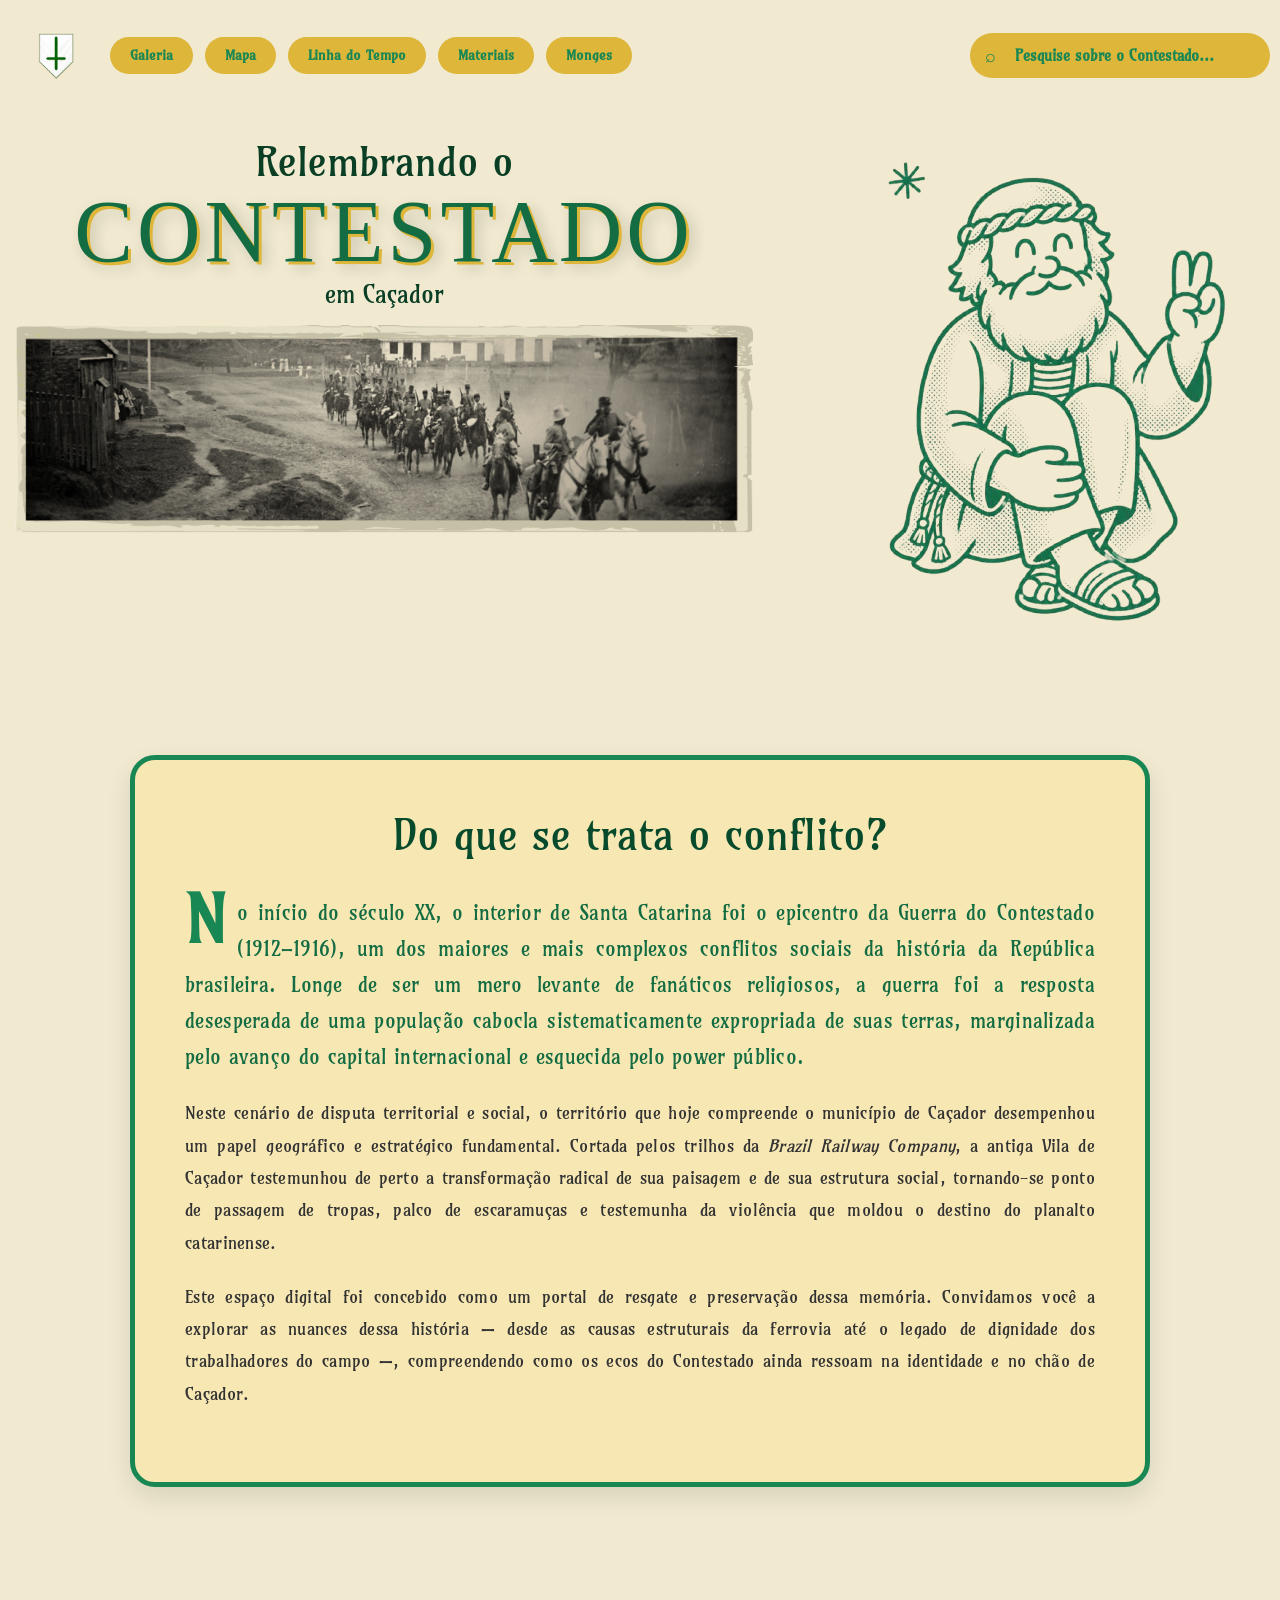
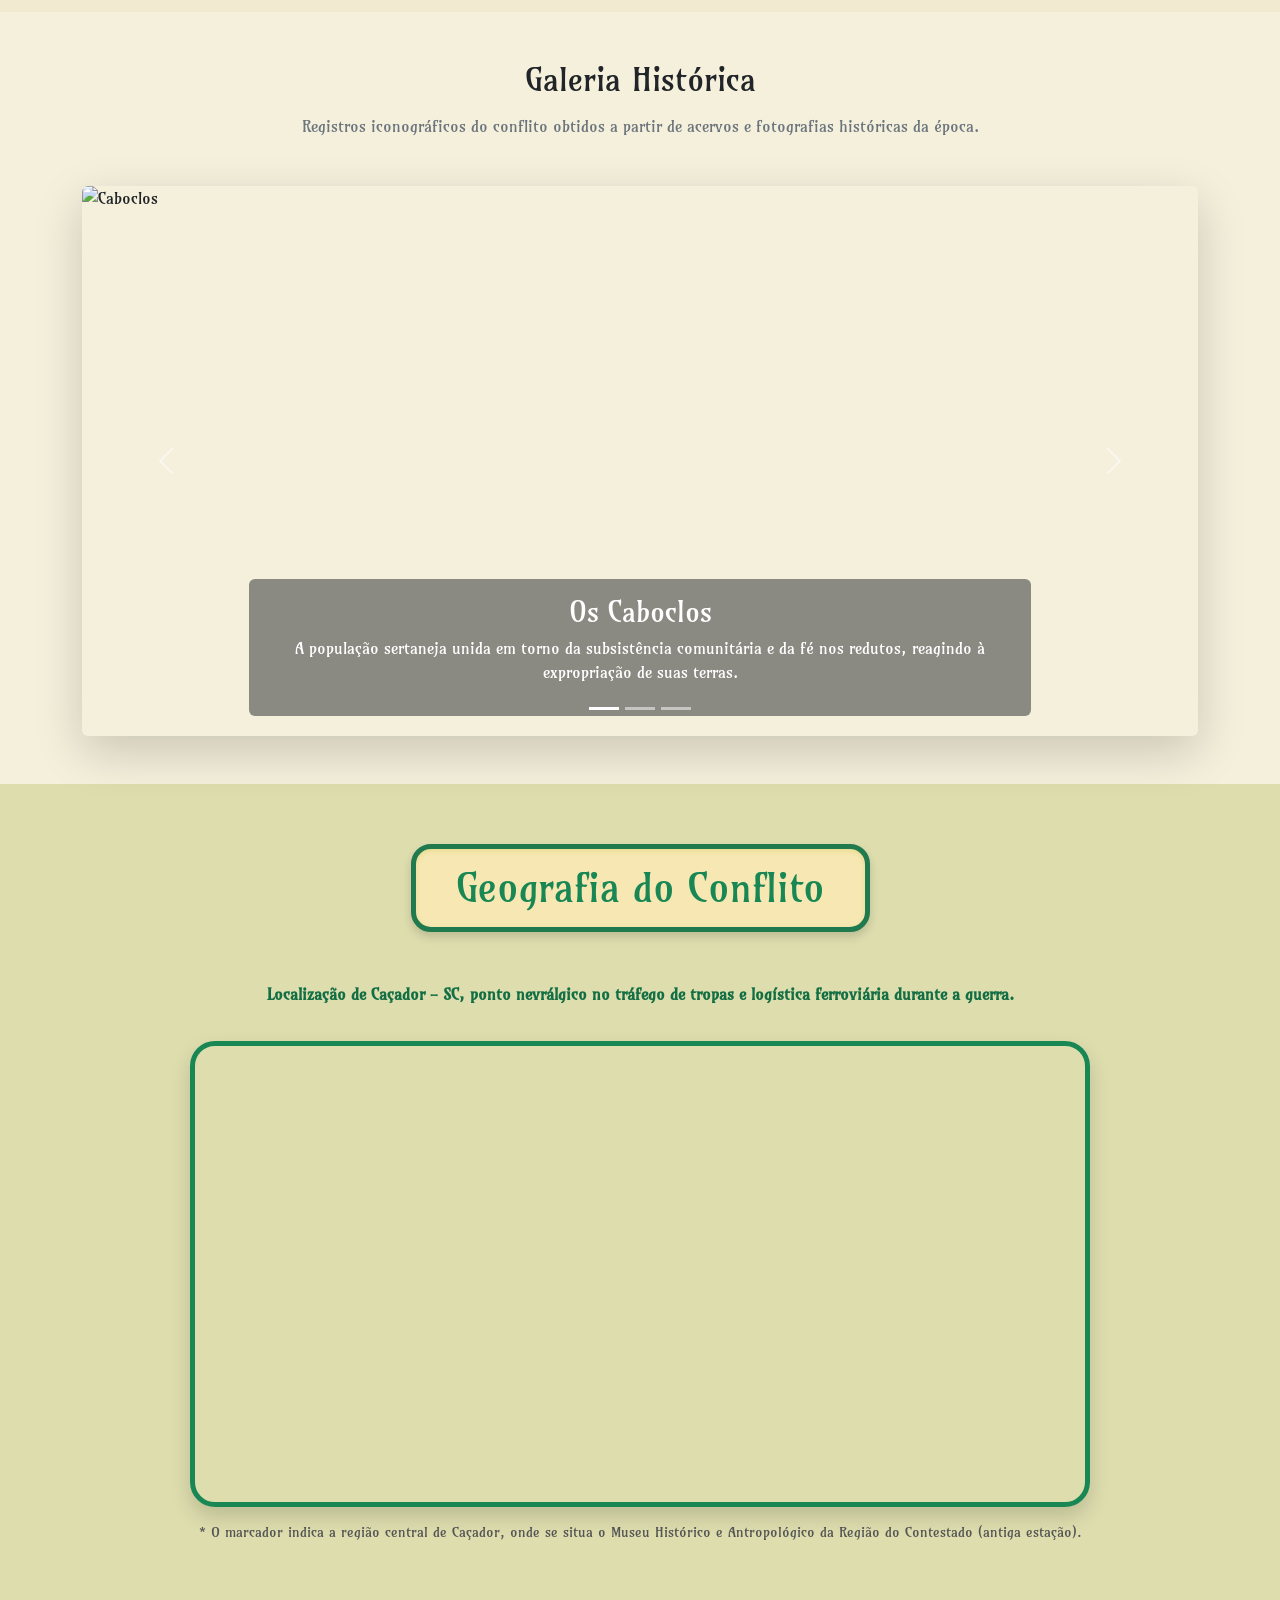
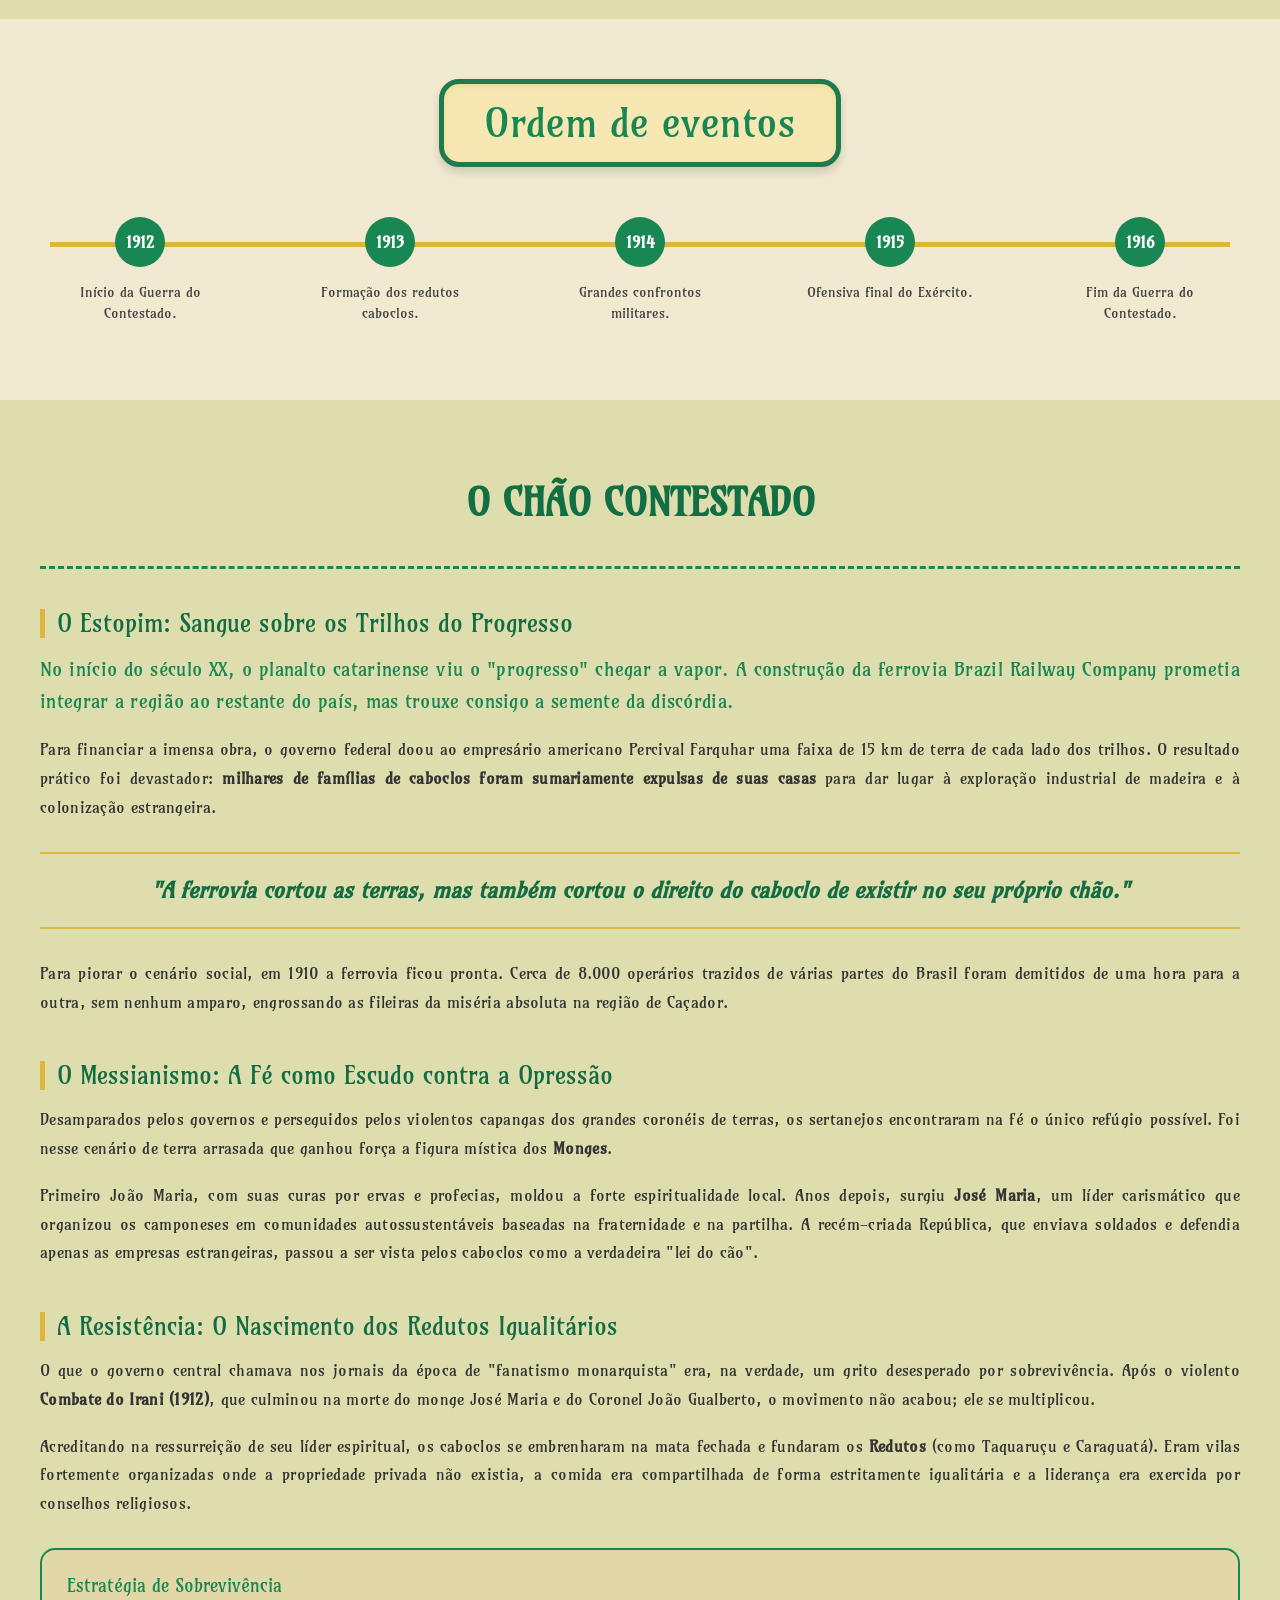
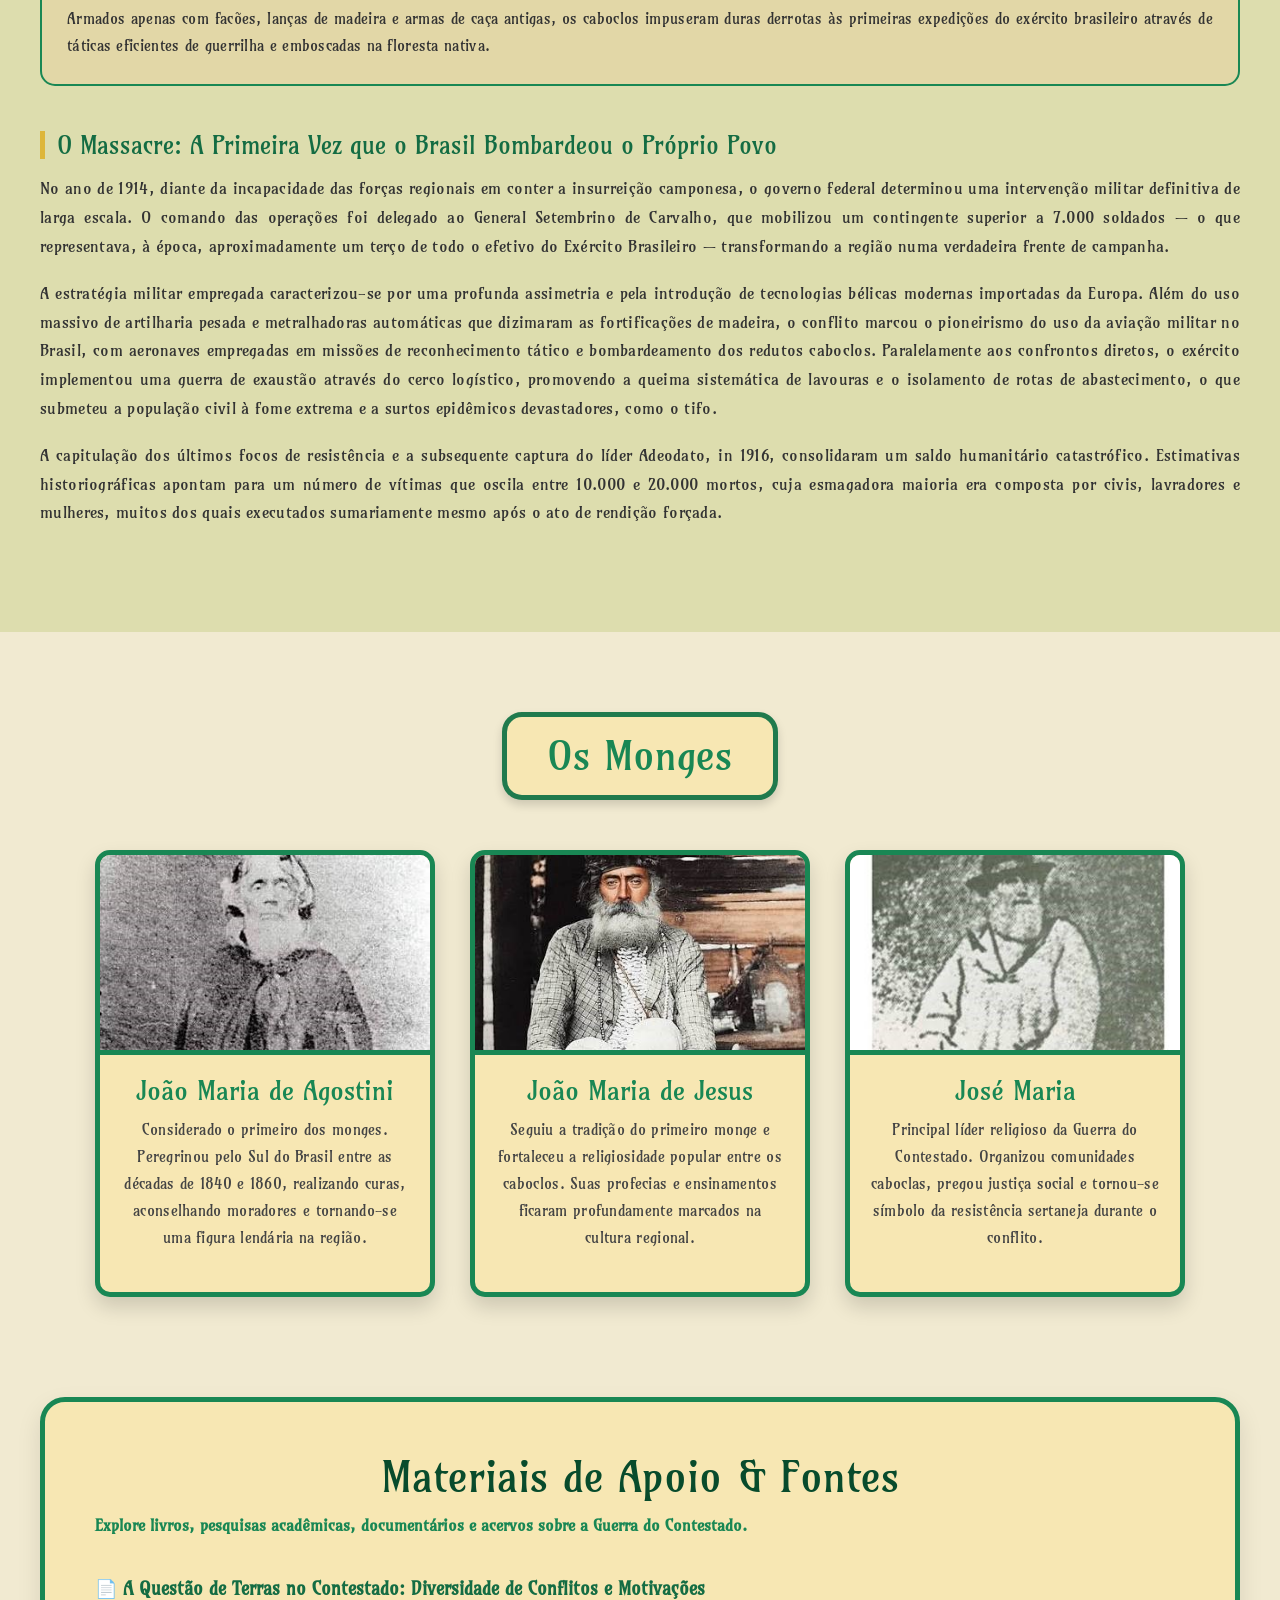
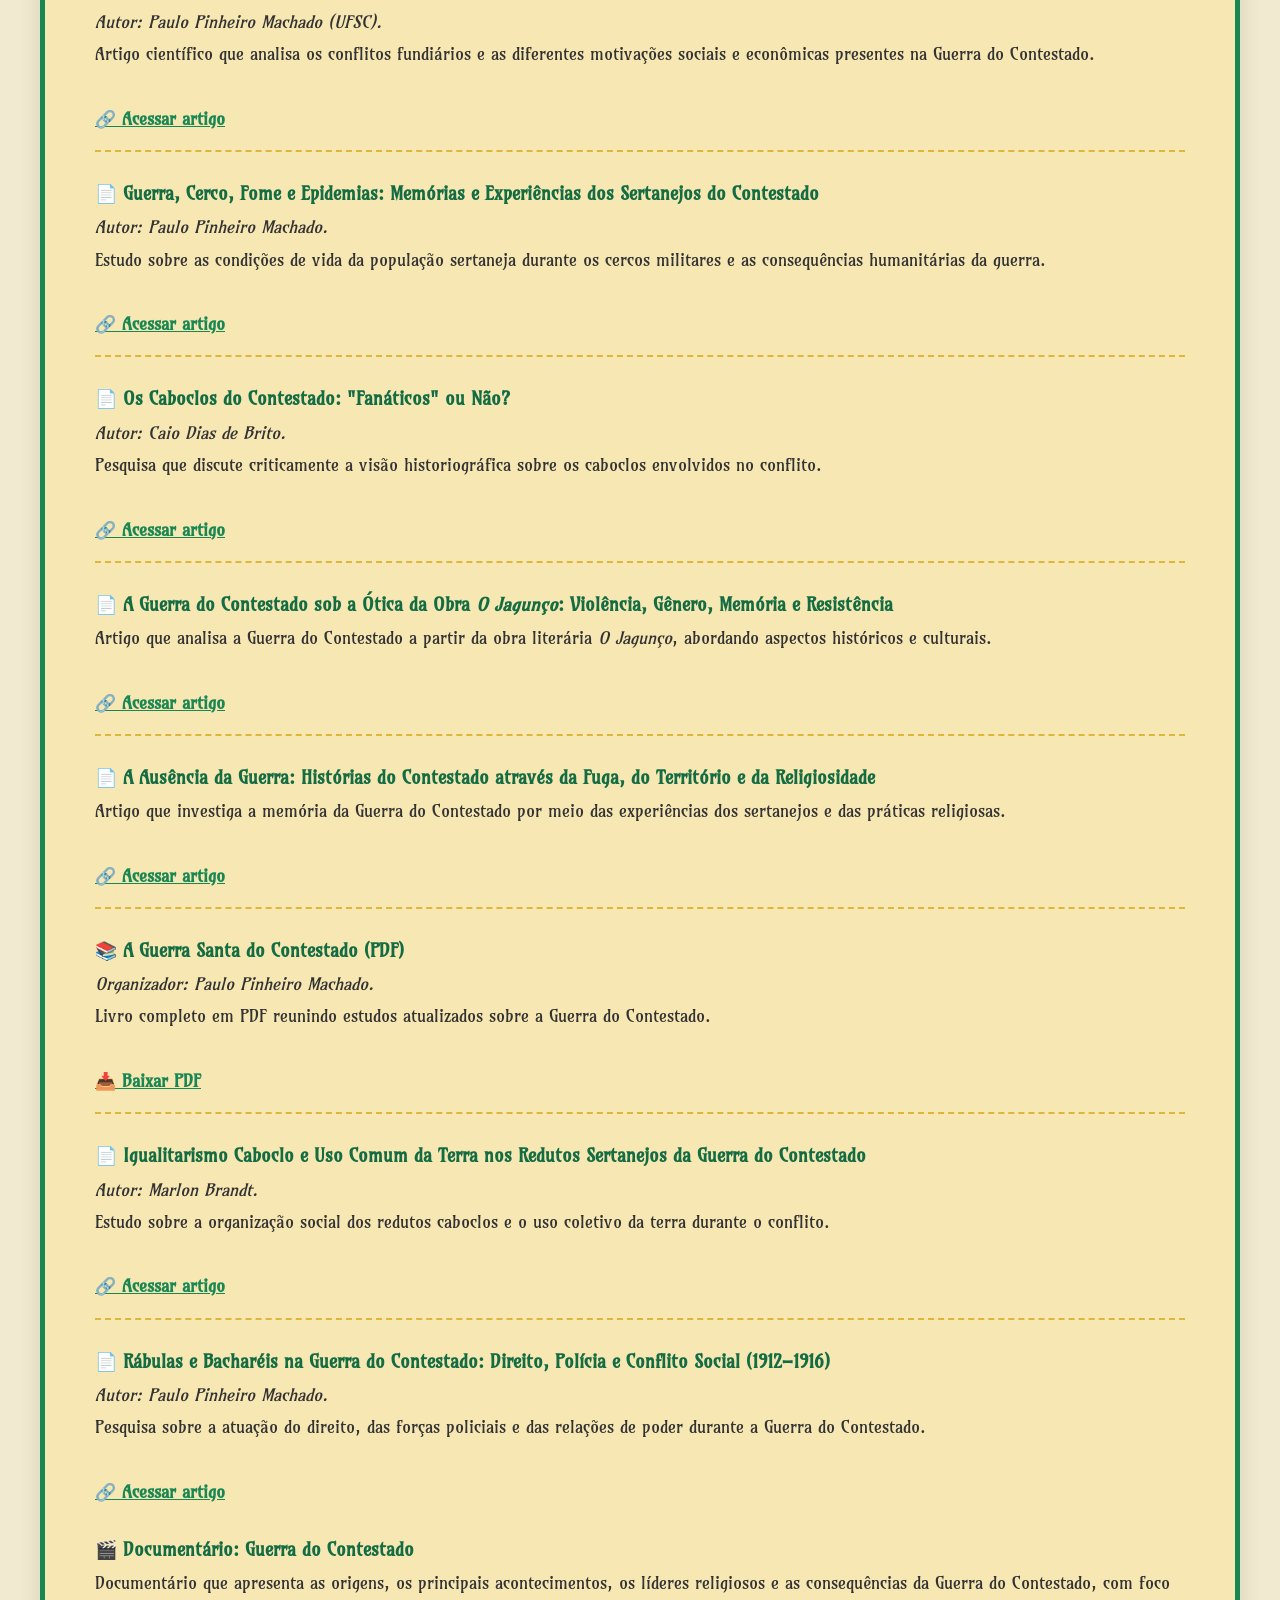
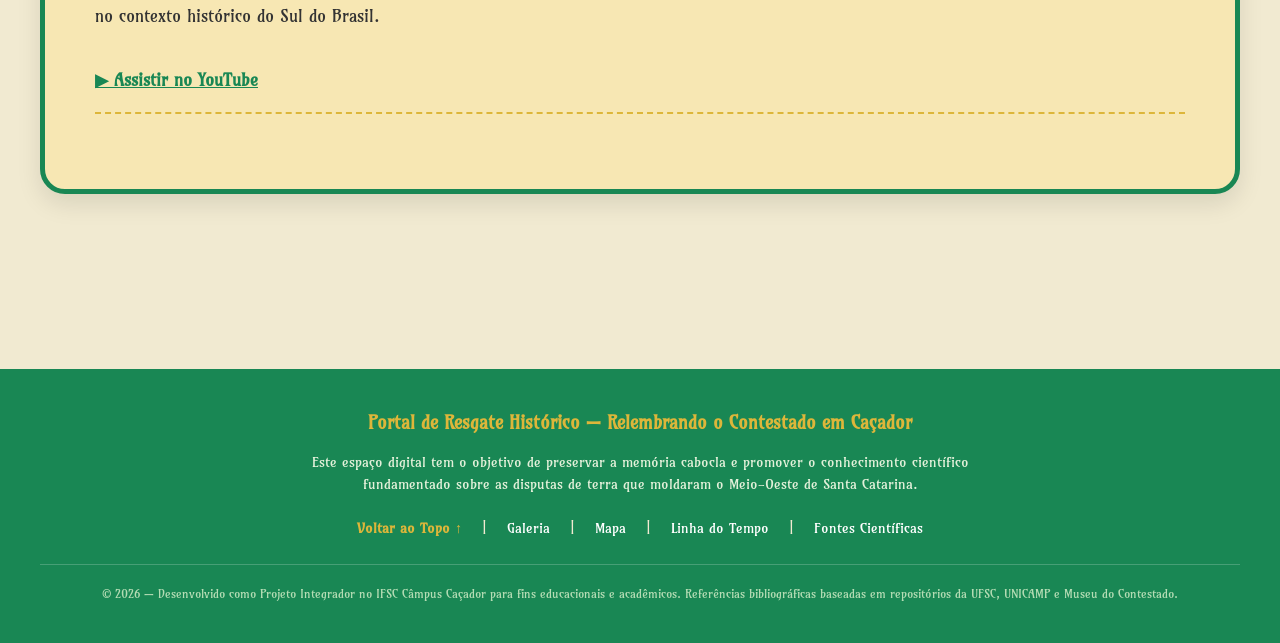
==== index.html @ 0b94b019 "foi" ====
<!DOCTYPE html>
<html lang="pt-BR">

<head>
    <meta charset="UTF-8">
    <meta name="viewport" content="width=device-width, initial-scale=1.0">
    <link href="https://cdn.jsdelivr.net/npm/bootstrap@5.3.8/dist/css/bootstrap.min.css" rel="stylesheet">
    <title>Relembrando o Contestado em Caçador</title>
    <link rel="stylesheet" href="./css/style.css">
</head>

<body id="topo">

    <header class="navbar">
        <div class="nav-left">
            <div class="logo">

                <a href="#" onclick="location.reload(); return false;">
                    <img src="./img/logo.png" alt="Logo">
                </a>
            </div>
            <nav class="menu">
                <a href="#galeria">Galeria</a>
                <a href="#mapa">Mapa</a>
                <a href="#linha-do-tempo">Linha do Tempo</a>
                <a href="#materiais">Materiais</a>
                <a href="#monges">Monges</a>
            </nav>
        </div>

        <div class="search-container">
            <span class="search-icon">⌕</span>
            <input type="text" class="search-input" placeholder="Pesquise sobre o Contestado...">
        </div>
    </header>

    <section class="hero">
        <div class="texto-imagem">
            <h1>
                Relembrando o
                <span class="titulo-contestado">CONTESTADO</span>
                <span style="display: block; font-weight: normal; font-size: 0.6em;">em Caçador</span>
            </h1>
            <img src="./img/imagem-principal.png" alt="Imagem principal do Contestado">
        </div>
        <div class="monge">
            <img src="./img/mongezinho da pagina principal.png" alt="Monge José Maria">
        </div>
    </section>

    <section id="introducao" class="secao-introducao">
        <div class="introducao-container bloco-conteudo">
            <div class="introducao-header">
                <h2>Do que se trata o conflito?</h2>
            </div>
            <div class="introducao-corpo">
                <p class="introducao-destaque">
                    No início do século XX, o interior de Santa Catarina foi o epicentro da Guerra do Contestado
                    (1912–1916), um dos maiores e mais complexos conflitos sociais da história da República brasileira.
                    Longe de ser um mero levante de fanáticos religiosos, a guerra foi a resposta desesperada de uma
                    população cabocla sistematicamente expropriada de suas terras, marginalizada pelo avanço do capital
                    internacional e esquecida pelo power público.
                </p>
                <p>
                    Neste cenário de disputa territorial e social, o território que hoje compreende o município de
                    Caçador desempenhou um papel geográfico e estratégico fundamental. Cortada pelos trilhos da
                    <em>Brazil Railway Company</em>, a antiga Vila de Caçador testemunhou de perto a transformação
                    radical de sua paisagem e de sua estrutura social, tornando-se ponto de passagem de tropas, palco de
                    escaramuças e testemunha da violência que moldou o destino do planalto catarinense.
                </p>
                <p>
                    Este espaço digital foi concebido como um portal de resgate e preservação dessa memória. Convidamos
                    você a explorar as nuances dessa história — desde as causas estruturais da ferrovia até o legado de
                    dignidade dos trabalhadores do campo —, compreendendo como os ecos do Contestado ainda ressoam na
                    identidade e no chão de Caçador.
                </p>
            </div>
        </div>
    </section>

    <section id="galeria" class="py-5" style="background-color:#f5f0dc;">

        <div class="container">

            <h2 class="text-center mb-3">Galeria Histórica</h2>

            <p class="text-center mb-5 text-secondary">
                Registros iconográficos do conflito obtidos a partir de acervos e fotografias históricas da época.
            </p>

            <div id="carouselGaleria" class="carousel slide shadow-lg rounded overflow-hidden" data-bs-ride="carousel">

                <!-- Indicadores -->

                <div class="carousel-indicators">

                    <button type="button" data-bs-target="#carouselGaleria" data-bs-slide-to="0"
                        class="active"></button>

                    <button type="button" data-bs-target="#carouselGaleria" data-bs-slide-to="1"></button>

                    <button type="button" data-bs-target="#carouselGaleria" data-bs-slide-to="2"></button>

                </div>

                <!-- Slides -->

                <div class="carousel-inner">

                    <div class="carousel-item active">

                        <img src="./img/galeria-sertanejos.jpg" class="d-block w-100"
                            style="height:550px; object-fit:cover;" alt="Caboclos">

                        <div class="carousel-caption d-none d-md-block bg-dark bg-opacity-50 rounded p-3">

                            <h3>Os Caboclos</h3>

                            <p>
                                A população sertaneja unida em torno da subsistência comunitária e da fé
                                nos redutos, reagindo à expropriação de suas terras.
                            </p>

                        </div>

                    </div>

                    <div class="carousel-item">

                        <img src="./img/galeria-ferrovia.jpg" class="d-block w-100"
                            style="height:550px; object-fit:cover;" alt="Ferrovia">

                        <div class="carousel-caption d-none d-md-block bg-dark bg-opacity-50 rounded p-3">

                            <h3>A Linha de Ferro</h3>

                            <p>
                                Trilhos da Brazil Railway Company cortando a região e transformando a
                                paisagem do Contestado.
                            </p>

                        </div>

                    </div>

                    <div class="carousel-item">

                        <img src="./img/galeria-tropas.jpg" class="d-block w-100"
                            style="height:550px; object-fit:cover;" alt="Forças Federais">

                        <div class="carousel-caption d-none d-md-block bg-dark bg-opacity-50 rounded p-3">

                            <h3>Forças Federais</h3>

                            <p>
                                Contingente militar enviado para combater a resistência cabocla durante
                                a Guerra do Contestado.
                            </p>

                        </div>

                    </div>

                </div>

                <!-- Botão anterior -->

                <button class="carousel-control-prev" type="button" data-bs-target="#carouselGaleria"
                    data-bs-slide="prev">

                    <span class="carousel-control-prev-icon"></span>

                </button>


                <button class="carousel-control-next" type="button" data-bs-target="#carouselGaleria"
                    data-bs-slide="next">

                    <span class="carousel-control-next-icon"></span>

                </button>

            </div>

        </div>

    </section>

    <section id="mapa" class="linha-tempo" style="background-color: rgb(221, 221, 174); padding: 60px 20px;">
        <h2>Geografia do Conflito</h2>
        <p style="margin-bottom: 35px; color: #126e43; font-weight: bold; font-size: 16px;">Localização de Caçador - SC,
            ponto nevrálgico no tráfego de tropas e logística ferroviária durante a guerra.</p>
        <div
            style="max-width: 900px; margin: 0 auto; border: 5px solid #198754; border-radius: 25px; overflow: hidden; box-shadow: 0 10px 20px rgba(0,0,0,0.15);">
            <iframe
                src="https://www.openstreetmap.org/export/embed.html?bbox=-51.0450%2C-26.7900%2C-50.9850%2C-26.7600&amp;layer=mapnik&amp;marker=-26.7753%2C-51.0142"
                width="100%" height="450" style="border:0;">
            </iframe>
        </div>
        <p style="margin-top: 15px; font-size: 14px; color: #555;">* O marcador indica a região central de Caçador, onde
            se situa o Museu Histórico e Antropológico da Região do Contestado (antiga estação).</p>
    </section>

    <section id="linha-do-tempo" class="linha-tempo">
        <h2>Ordem de eventos</h2>
        <div class="timeline">
            <div class="evento" onclick="abrirEvento('1912')">
                <div class="ano">1912</div>
                <p>Início da Guerra do Contestado.</p>
            </div>
            <div class="evento" onclick="abrirEvento('1913')">
                <div class="ano">1913</div>
                <p>Formação dos redutos caboclos.</p>
            </div>
            <div class="evento" onclick="abrirEvento('1914')">
                <div class="ano">1914</div>
                <p>Grandes confrontos militares.</p>
            </div>
            <div class="evento" onclick="abrirEvento('1915')">
                <div class="ano">1915</div>
                <p>Ofensiva final do Exército.</p>
            </div>
            <div class="evento" onclick="abrirEvento('1916')">
                <div class="ano">1916</div>
                <p>Fim da Guerra do Contestado.</p>
            </div>
        </div>
    </section>

    <div id="modalTimeline" class="modal">
        <div class="modal-conteudo">
            <span class="fechar">&times;</span>
            <h2 id="tituloEvento"></h2>
            <p id="textoEvento"></p>
        </div>
    </div>

    <script>
        const modal = document.getElementById("modalTimeline");
        const titulo = document.getElementById("tituloEvento");
        const texto = document.getElementById("textoEvento");
        const fechar = document.querySelector(".fechar");

        function abrirEvento(ano) {
            switch (ano) {
                case "1912":
                    titulo.innerHTML = "1912 - Início da Guerra do Contestado";
                    texto.innerHTML = "Em 22 de outubro de 1912 ocorreu o Combate do Irani, considerado o início da Guerra do Contestado. No confronto morreram José Maria, líder religioso dos caboclos, e o coronel João Gualberto, comandante das forças paranaenses. A morte de José Maria fortaleceu a crença de que ele retornaria para liderar seu povo.";
                    break;
                case "1913":
                    titulo.innerHTML = "1913 - Formação dos Redutos";
                    texto.innerHTML = "Os seguidores de José Maria organizaram comunidades chamadas redutos. Esses locais reuniam milhares de caboclos que buscavam proteção, praticavam sua fé e resistiam à expulsão de suas terras. O movement ganhou força em diversas regiões do Contestado.";
                    break;
                case "1914":
                    titulo.innerHTML = "1914 - Intensificação dos Conflitos";
                    texto.innerHTML = "O governo federal aumentou significativamente a presença militar na região. Grandes operações foram realizadas contra os redutos caboclos. Apesar das perdas, os sertanejos continuaram resistindo, transformando o conflito em uma verdadeira guerra.";
                    break;
                case "1915":
                    titulo.innerHTML = "1915 - Grande Ofensiva Militar";
                    texto.innerHTML = "O general Setembrino de Carvalho assumiu o comando das operações militares. O Exército cercou os redutos, controlou estradas e intensificou os ataques. A resistência cabocla começou a enfraquecer diante da superioridade militar das tropas federais.";
                    break;
                case "1916":
                    titulo.innerHTML = "1916 - Fim da Guerra";
                    texto.innerHTML = "Em 1916 os últimos focos de resistência foram derrotados. No mesmo ano foi assinado o acordo definitivo de limites entre Santa Catarina e Paraná. A Guerra do Contestado deixou milhares de mortos e tornou-se um dos maiores conflitos sociais da história do Brasil.";
                    break;
            }
            modal.style.display = "flex";
        }

        fechar.onclick = function () { modal.style.display = "none"; }
        window.onclick = function (event) { if (event.target == modal) { modal.style.display = "none"; } }
    </script>

    <section id="reportagem" class="secao-reportagem">
        <header class="reportagem-header">
            <h2> O CHÃO CONTESTADO</h2>
        </header>

        <div class="reportagem-corpo">
            <article class="bloco-conteudo">
                <h3>O Estopim: Sangue sobre os Trilhos do Progresso</h3>
                <p class="destaque-texto">
                    No início do século XX, o planalto catarinense viu o "progresso" chegar a vapor. A construção da
                    ferrovia Brazil Railway Company prometia integrar a região ao restante do país, mas trouxe consigo a
                    semente da discórdia.
                </p>
                <p>
                    Para financiar a imensa obra, o governo federal doou ao empresário americano Percival Farquhar uma
                    faixa de 15 km de terra de cada lado dos trilhos. O resultado prático foi devastador:
                    <strong>milhares de famílias de caboclos foram sumariamente expulsas de suas casas</strong> para dar
                    lugar à exploração industrial de madeira e à colonização estrangeira.
                </p>
                <blockquote class="olho-reportagem">
                    "A ferrovia cortou as terras, mas também cortou o direito do caboclo de existir no seu próprio
                    chão."
                </blockquote>
                <p>
                    Para piorar o cenário social, em 1910 a ferrovia ficou pronta. Cerca de 8.000 operários trazidos de
                    várias partes do Brasil foram demitidos de uma hora para a outra, sem nenhum amparo, engrossando as
                    fileiras da miséria absoluta na região de Caçador.
                </p>
            </article>

            <article class="bloco-conteudo">
                <h3>O Messianismo: A Fé como Escudo contra a Opressão</h3>
                <p>
                    Desamparados pelos governos e perseguidos pelos violentos capangas dos grandes coronéis de terras,
                    os sertanejos encontraram na fé o único refúgio possível. Foi nesse cenário de terra arrasada que
                    ganhou força a figura mística dos <strong>Monges</strong>.
                </p>
                <p>
                    Primeiro João Maria, com suas curas por ervas e profecias, moldou a forte espiritualidade local.
                    Anos depois, surgiu <strong>José Maria</strong>, um líder carismático que organizou os camponeses em
                    comunidades autossustentáveis baseadas na fraternidade e na partilha. A recém-criada República, que
                    enviava soldados e defendia apenas as empresas estrangeiras, passou a ser vista pelos caboclos como
                    a verdadeira "lei do cão".
                </p>
            </article>

            <article class="bloco-conteudo">
                <h3>A Resistência: O Nascimento dos Redutos Igualitários</h3>
                <p>
                    O que o governo central chamava nos jornais da época de "fanatismo monarquista" era, na verdade, um
                    grito desesperado por sobrevivência. Após o violento <strong>Combate do Irani (1912)</strong>, que
                    culminou na morte do monge José Maria e do Coronel João Gualberto, o movimento não acabou; ele se
                    multiplicou.
                </p>
                <p>
                    Acreditando na ressurreição de seu líder espiritual, os caboclos se embrenharam na mata fechada e
                    fundaram os <strong>Redutos</strong> (como Taquaruçu e Caraguatá). Eram vilas fortemente organizadas
                    onde a propriedade privada não existia, a comida era compartilhada de forma estritamente igualitária
                    e a liderança era exercida por conselhos religiosos.
                </p>
                <div class="box-destaque-interno">
                    <h4>Estratégia de Sobrevivência</h4>
                    <p>Armados apenas com facões, lanças de madeira e armas de caça antigas, os caboclos impuseram duras
                        derrotas às primeiras expedições do exército brasileiro através de táticas eficientes de
                        guerrilha e emboscadas na floresta nativa.</p>
                </div>
            </article>

            <article class="bloco-conteudo">
                <h3>O Massacre: A Primeira Vez que o Brasil Bombardeou o Próprio Povo</h3>
                <p>
                    No ano de 1914, diante da incapacidade das forças regionais em conter a insurreição camponesa, o
                    governo federal determinou uma intervenção militar definitiva de larga escala. O comando das
                    operações foi delegado ao General Setembrino de Carvalho, que mobilizou um contingente superior a
                    7.000 soldados — o que representava, à época, aproximadamente um terço de todo o efetivo do Exército
                    Brasileiro — transformando a região numa verdadeira frente de campanha.
                </p>
                <p>
                    A estratégia militar empregada caracterizou-se por uma profunda assimetria e pela introdução de
                    tecnologias bélicas modernas importadas da Europa. Além do uso massivo de artilharia pesada e
                    metralhadoras automáticas que dizimaram as fortificações de madeira, o conflito marcou o pioneirismo
                    do uso da aviação militar no Brasil, com aeronaves empregadas em missões de reconhecimento tático e
                    bombardeamento dos redutos caboclos. Paralelamente aos confrontos diretos, o exército implementou
                    uma guerra de exaustão através do cerco logístico, promovendo a queima sistemática de lavouras e o
                    isolamento de rotas de abastecimento, o que submeteu a população civil à fome extrema e a surtos
                    epidêmicos devastadores, como o tifo.
                </p>
                <p>
                    A capitulação dos últimos focos de resistência e a subsequente captura do líder Adeodato, in 1916,
                    consolidaram um saldo humanitário catastrófico. Estimativas historiográficas apontam para um número
                    de vítimas que oscila entre 10.000 e 20.000 mortos, cuja esmagadora maioria era composta por civis,
                    lavradores e mulheres, muitos dos quais executados sumariamente mesmo após o ato de rendição
                    forçada.
                </p>
            </article>
        </div>
    </section>


    <section id="monges">
        <h2> Os Monges </h2>
        <div class="cards-monges">
            <div class="card-monge">
                <img src="./img/agostini.jpg" alt="João Maria de Agostini">
                <h3>João Maria de Agostini</h3>
                <p>Considerado o primeiro dos monges. Peregrinou pelo Sul do Brasil entre as décadas de 1840 e 1860,
                    realizando curas, aconselhando moradores e tornando-se uma figura lendária na região.</p>
            </div>

            <div class="card-monge">
                <img src="./img/dejesus.jpg" alt="João Maria de Jesus">
                <h3>João Maria de Jesus</h3>
                <p>Seguiu a tradição do primeiro monge e fortaleceu a religiosidade popular entre os caboclos. Suas
                    profecias e ensinamentos ficaram profundamente marcados na cultura regional.</p>
            </div>

            <div class="card-monge">
                <img src="./img/josemaria.jpg" alt="José Maria">
                <h3>José Maria</h3>
                <p>Principal líder religioso da Guerra do Contestado. Organizou comunidades caboclas, pregou justiça
                    social e tornou-se símbolo da resistência sertaneja durante o conflito.</p>
            </div>
        </div>
    </section>
    <section id="materiais" class="secao-introducao"
        style="max-width: 100%; background-color: #f1ead1; padding-top: 20px;">

        <div class="introducao-container bloco-conteudo">

            <div class="introducao-header">
                <h2>Materiais de Apoio & Fontes</h2>
                <p style="color:#198754; font-weight:bold; margin-top:10px;">
                    Explore livros, pesquisas acadêmicas, documentários e acervos sobre a Guerra do Contestado.
                </p>
            </div>

            <div class="introducao-corpo" style="font-family: Arial, sans-serif;">

                <ul style="list-style:none; padding:0;">

                    <ul style="list-style:none; padding:0;">

                        <li style="margin-bottom:25px; border-bottom:2px dashed #DDB63A; padding-bottom:15px;">
                            <strong style="color:#146c43; font-size:18px;">
                                📄 A Questão de Terras no Contestado: Diversidade de Conflitos e Motivações
                            </strong><br>

                            <em>Autor: Paulo Pinheiro Machado (UFSC).</em><br>

                            Artigo científico que analisa os conflitos fundiários e as diferentes motivações sociais e
                            econômicas presentes na Guerra do Contestado.

                            <br><br>

                            <a href="https://www.periodicos.unc.br/index.php/drd/article/view/5013" target="_blank"
                                style="color:#198754; font-weight:bold;">
                                🔗 Acessar artigo
                            </a>
                        </li>

                        <li style="margin-bottom:25px; border-bottom:2px dashed #DDB63A; padding-bottom:15px;">
                            <strong style="color:#146c43; font-size:18px;">
                                📄 Guerra, Cerco, Fome e Epidemias: Memórias e Experiências dos Sertanejos do Contestado
                            </strong><br>

                            <em>Autor: Paulo Pinheiro Machado.</em><br>

                            Estudo sobre as condições de vida da população sertaneja durante os cercos militares e as
                            consequências humanitárias da guerra.

                            <br><br>

                            <a href="https://revistas.ufrj.br/index.php/topoi/article/view/70481" target="_blank"
                                style="color:#198754; font-weight:bold;">
                                🔗 Acessar artigo
                            </a>
                        </li>

                        <li style="margin-bottom:25px; border-bottom:2px dashed #DDB63A; padding-bottom:15px;">
                            <strong style="color:#146c43; font-size:18px;">
                                📄 Os Caboclos do Contestado: "Fanáticos" ou Não?
                            </strong><br>

                            <em>Autor: Caio Dias de Brito.</em><br>

                            Pesquisa que discute criticamente a visão historiográfica sobre os caboclos envolvidos no
                            conflito.

                            <br><br>

                            <a href="https://ojs.sites.ufsc.br/index.php/sceh/article/view/288" target="_blank"
                                style="color:#198754; font-weight:bold;">
                                🔗 Acessar artigo
                            </a>
                        </li>

                        <li style="margin-bottom:25px; border-bottom:2px dashed #DDB63A; padding-bottom:15px;">
                            <strong style="color:#146c43; font-size:18px;">
                                📄 A Guerra do Contestado sob a Ótica da Obra <em>O Jagunço</em>: Violência, Gênero,
                                Memória e Resistência
                            </strong><br>

                            Artigo que analisa a Guerra do Contestado a partir da obra literária <em>O Jagunço</em>,
                            abordando aspectos históricos e culturais.

                            <br><br>

                            <a href="https://ojs.upf.br/index.php/ph/article/view/13794" target="_blank"
                                style="color:#198754; font-weight:bold;">
                                🔗 Acessar artigo
                            </a>
                        </li>

                        <li style="margin-bottom:25px; border-bottom:2px dashed #DDB63A; padding-bottom:15px;">
                            <strong style="color:#146c43; font-size:18px;">
                                📄 A Ausência da Guerra: Histórias do Contestado através da Fuga, do Território e da
                                Religiosidade
                            </strong><br>

                            Artigo que investiga a memória da Guerra do Contestado por meio das experiências dos
                            sertanejos e das práticas religiosas.

                            <br><br>

                            <a href="https://econtents.sbu.unicamp.br/inpec/index.php/ruris/article/view/16889"
                                target="_blank" style="color:#198754; font-weight:bold;">
                                🔗 Acessar artigo
                            </a>
                        </li>

                        <li style="margin-bottom:25px; border-bottom:2px dashed #DDB63A; padding-bottom:15px;">
                            <strong style="color:#146c43; font-size:18px;">
                                📚 A Guerra Santa do Contestado (PDF)
                            </strong><br>

                            <em>Organizador: Paulo Pinheiro Machado.</em><br>

                            Livro completo em PDF reunindo estudos atualizados sobre a Guerra do Contestado.

                            <br><br>

                            <a href="https://videira.ifc.edu.br/wp-content/uploads/2023/10/Paulo-Pinheiro-Machado-org-A-Guerra-Santa-do-Contestado-Tintim-por-Tintim-2023.pdf"
                                target="_blank" style="color:#198754; font-weight:bold;">
                                📥 Baixar PDF
                            </a>
                        </li>

                        <li style="margin-bottom:25px; border-bottom:2px dashed #DDB63A; padding-bottom:15px;">
                            <strong style="color:#146c43; font-size:18px;">
                                📄 Igualitarismo Caboclo e Uso Comum da Terra nos Redutos Sertanejos da Guerra do
                                Contestado
                            </strong><br>

                            <em>Autor: Marlon Brandt.</em><br>

                            Estudo sobre a organização social dos redutos caboclos e o uso coletivo da terra durante o
                            conflito.

                            <br><br>

                            <a href="https://www.researchgate.net/publication/280094108_Igualitarismo_caboclo_e_uso_comum_da_terra_nos_redutos_sertanejos_da_Guerra_do_Contestado"
                                target="_blank" style="color:#198754; font-weight:bold;">
                                🔗 Acessar artigo
                            </a>
                        </li>

                        <li style="margin-bottom:25px;">
                            <strong style="color:#146c43; font-size:18px;">
                                📄 Rábulas e Bacharéis na Guerra do Contestado: Direito, Polícia e Conflito Social
                                (1912–1916)
                            </strong><br>

                            <em>Autor: Paulo Pinheiro Machado.</em><br>

                            Pesquisa sobre a atuação do direito, das forças policiais e das relações de poder durante a
                            Guerra do Contestado.

                            <br><br>

                            <a href="https://www.researchgate.net/publication/313014392_Rabulas_e_Bachareis_na_Guerra_do_Contestado_Direito_policia_e_conflito_social_1912-1916"
                                target="_blank" style="color:#198754; font-weight:bold;">
                                🔗 Acessar artigo
                            </a>
                        </li>
<li style="margin-bottom:25px; border-bottom:2px dashed #DDB63A; padding-bottom:15px;">
    <strong style="color:#146c43; font-size:18px;">
        🎬 Documentário: Guerra do Contestado
    </strong><br>

    Documentário que apresenta as origens, os principais acontecimentos, os líderes religiosos e as consequências da Guerra do Contestado, com foco no contexto histórico do Sul do Brasil.

    <br><br>

    <a href="https://youtu.be/iXYDw0eL6i8?si=0auNSpuL7iCYUq9n"
        target="_blank"
        style="color:#198754; font-weight:bold;">
        ▶ Assistir no YouTube
    </a>
</li>
                    </ul>




            </div>

        </div>

    </section>

    <script>
        const campoPesquisa = document.querySelector('.search-input');

        campoPesquisa.addEventListener('input', function () {
            const termo = this.value.toLowerCase().trim();

            let encontrados = 0;

            document.querySelectorAll('.bloco-conteudo, .card-monge, .evento')
                .forEach(item => {

                    const texto = item.textContent.toLowerCase();

                    if (texto.includes(termo) || termo === "") {
                        item.style.display = "";
                        encontrados++;
                    } else {
                        item.style.display = "none";
                    }
                });

            let aviso = document.getElementById('semResultados');

            if (!aviso) {
                aviso = document.createElement('p');
                aviso.id = 'semResultados';
                aviso.style.textAlign = 'center';
                aviso.style.fontSize = '20px';
                aviso.style.color = '#198754';
                aviso.style.margin = '30px';
                document.body.appendChild(aviso);
            }

            aviso.textContent =
                encontrados === 0
                    ? 'Nenhum resultado encontrado.'
                    : '';
        });
    </script>

    <footer
        style="background-color: #198754; color: #f1ead1; padding: 40px 20px; text-align: center; margin-top: 50px; font-family: Arial, sans-serif;">
        <div style="max-width: 1200px; margin: 0 auto; display: block;">
            <p style="font-size: 18px; font-weight: bold; margin-bottom: 15px; color: #DDB63A;">
                Portal de Resgate Histórico — Relembrando o Contestado em Caçador
            </p>
            <p style="font-size: 14px; max-width: 700px; margin: 0 auto 20px auto; line-height: 1.6; color: #e2f0d9;">
                Este espaço digital tem o objetivo de preservar a memória cabocla e promover o conhecimento científico
                fundamentado sobre as disputas de terra que moldaram o Meio-Oeste de Santa Catarina.
            </p>
            <div style="margin-bottom: 25px;">
                <a href="#topo"
                    style="color: #DDB63A; text-decoration: none; margin: 0 15px; font-weight: bold; font-size: 14px;">Voltar
                    ao Topo ↑</a> |
                <a href="#galeria"
                    style="color: #fff; text-decoration: none; margin: 0 15px; font-size: 14px;">Galeria</a> |
                <a href="#mapa" style="color: #fff; text-decoration: none; margin: 0 15px; font-size: 14px;">Mapa</a> |
                <a href="#linha-do-tempo"
                    style="color: #fff; text-decoration: none; margin: 0 15px; font-size: 14px;">Linha do Tempo</a> |
                <a href="#materiais" style="color: #fff; text-decoration: none; margin: 0 15px; font-size: 14px;">Fontes
                    Científicas</a>
            </div>
            <p
                style="font-size: 12px; color: #b4dcb4; border-top: 1px solid rgba(255,255,255,0.2); padding-top: 20px; margin: 0;">
                © 2026 — Desenvolvido como Projeto Integrador no IFSC Câmpus Caçador para fins educacionais e
                acadêmicos. Referências bibliográficas baseadas em repositórios da UFSC, UNICAMP e Museu do Contestado.
            </p>
        </div>
    </footer>
    <script src="https://cdn.jsdelivr.net/npm/bootstrap@5.3.8/dist/js/bootstrap.bundle.min.js"></script>
</body>

</html>
---- css/style.css ----
@import url('https://fonts.googleapis.com/css2?family=Amarante&display=swap');

* {
    margin: 0;
    padding: 0;
    box-sizing: border-box;
    font-family: "Amarante", serif;
}

body {
    background-color: #f1ead1;
    font-family: Arial, sans-serif;
    font-weight: 300;
}

.modal-conteudo p,
.introducao-corpo p,
.reportagem-corpo p,
.card-monge p {
    font-weight: 300;
    letter-spacing: 0.3px;
}

.introducao-destaque,
.destaque-texto,
strong {
    font-weight: bold;
}

.navbar {
    width: 100%;
    display: flex;
    align-items: center;
    justify-content: space-between;
    padding: 10px 10px;
}

.nav-left {
    display: flex;
    align-items: center;
    gap: 10px;
}

.logo img {
    width: 90px;
    height: auto;
    display: block;
}

.menu {
    display: flex;
    gap: 12px;
}

.menu a {
    text-decoration: none;
    background: #DDB63A;
    color: #198754;
    font-weight: bold;
    font-size: 14px;
    padding: 8px 20px;
    border-radius: 30px;
    transition: 0.3s;
}

.menu a:hover {
    transform: translateY(-2px);
}

.search-container {
    position: relative;
    width: 300px;
}

.search-input {
    width: 100%;
    height: 45px;
    border: none;
    outline: none;
    border-radius: 30px;
    background: #DDB63A;
    color: #198754;
    font-size: 15px;
    padding-left: 45px;
    font-weight: bold;
}

.search-input::placeholder {
    color: #198754;
}

.search-icon {
    position: absolute;
    left: 15px;
    top: 50%;
    transform: translateY(-50%);
    color: #198754;
    font-size: 18px;
}

.hero {
    display: flex;
    justify-content: space-between;
    align-items: flex-start;
    margin-top: 5px;
}

.texto-imagem {
    width: 60%;
    padding: 15px;
}  

.texto-imagem h1 {
    display: flex;
    flex-direction: column;
    align-items: center;
    font-family: 'Amarante', serif;
    font-size: 2.5rem;
    color: #0a3f26;
    line-height: 1.1;
    padding: 10px;
}

.titulo-contestado {
    font-family: 'Cooper', 'Arial Black', serif;
    font-size: 5.5rem;
    color: #146c43;
    letter-spacing: 4px;
    text-shadow:
        3px 3px 0 #DDB63A,
        6px 6px 15px rgba(0,0,0,.2);
}

.monge {
    width: 30%;
    display: flex;
    justify-content: flex-end;
}

.monge img {
    width: 500px;
}

.imagem-principal {
    display: flex;
}

.imagem-principal img {
    width: 100%;
}

.linha-tempo {
    padding: 60px 50px;
    text-align: center;
}

.linha-tempo h2 {
    margin-bottom: 50px;
    font-size: 40px;
    display: inline-block;
    padding: 15px 40px;
    background-color: #f7e7b3;
    border: 5px solid #207a4d;
    border-radius: 20px;
    color: #198754;
    box-shadow: 0 5px 10px rgba(0, 0, 0, .15), inset 0 2px 5px rgba(206, 204, 84, 0.4);
}

.timeline {
    display: flex;
    justify-content: space-between;
    position: relative;
}

.timeline::before {
    content: "";
    position: absolute;
    top: 25px;
    left: 0;
    width: 100%;
    height: 5px;
    background: #DDB63A;
}

.evento {
    position: relative;
    width: 180px;
    z-index: 2;
    cursor: pointer;
    transition: .3s;
}

.ano {
    width: 50px;
    height: 50px;
    background: #198754;
    color: white;
    border-radius: 50%;
    display: flex;
    align-items: center;
    justify-content: center;
    margin: 0 auto 15px;
    font-weight: bold;
    transition: .3s;
}

.evento p {
    color: #444;
    font-size: 14px;
    text-align: center;
}

.texto-imagem img {
    width: 100%;
    transition: 0.8s;
    display: flex;
    align-items: center;
    flex-direction: column;
}

.texto-imagem img:hover {
    transform: scale(1.03);
}

.evento:hover {
    transform: translateY(-10px);
}

.evento:hover .ano {
    background: #146c43;
    transform: scale(1.1);
}

.modal {
    display: none;
    position: fixed;
    z-index: 9999;
    left: 0;
    top: 0;
    width: 100%;
    height: 100%;
    background: rgba(0, 0, 0, 0.75);
    justify-content: center;
    align-items: center;
}

.modal-conteudo {
    background: #f7e7b3;
    width: 80%;
    max-width: 750px;
    padding: 35px;
    border-radius: 25px;
    border: 5px solid #198754;
    box-shadow: 0 15px 30px rgba(0, 0, 0, .3);
    animation: aparecerModal .4s ease;
}

@keyframes aparecerModal {
    from {
        opacity: 0;
        transform: scale(.8);
    }
    to {
        opacity: 1;
        transform: scale(1);
    }
}

.modal-conteudo h2 {
    color: #198754;
    margin-bottom: 20px;
    font-size: 32px;
}

.modal-conteudo p {
    color: #444;
    font-size: 18px;
    line-height: 1.8;
}

.fechar {
    float: right;
    font-size: 40px;
    cursor: pointer;
    color: #198754;
}

#monges {
    padding: 80px 50px;
    text-align: center;
}

#monges h2 {
    margin-bottom: 50px;
    font-size: 40px;
    display: inline-block;
    padding: 15px 40px;
    background: #f7e7b3;
    border: 5px solid #207a4d;
    border-radius: 20px;
    color: #198754;
    box-shadow: 0 5px 10px rgba(0, 0, 0, .15);
}

.cards-monges {
    display: flex;
    justify-content: center;
    gap: 35px;
    flex-wrap: wrap;
}

.card-monge {
    width: 340px;
    background: #f7e7b3;
    border: 5px solid #198754;
    border-radius: 15px;
    overflow: hidden;
    box-shadow: 0 10px 20px rgba(0, 0, 0, .15);
    transition: .5s;
}

.card-monge:hover {
    transform: translateY(-12px) scale(1.03);
    box-shadow: 0 20px 35px rgba(0, 0, 0, .25);
}

.card-monge img {
    width: 100%;
    height: 200px;
    object-fit: cover;
    border-bottom: 5px solid #198754;
    transition: .5s;
}

.card-monge:hover img {
    transform: scale(1.05);
}

.card-monge h3 {
    color: #198754;
    font-size: 26px;
    margin: 20px 15px 10px;
}

.card-monge p {
    padding: 0 20px 25px;
    color: #444;
    font-size: 15px;
    line-height: 1.8;
}

.secao-reportagem {
    padding: 60px 40px;
    width: 100%;
    max-width: 100%;
    background: rgb(221, 221, 174);
}

.reportagem-header {
    text-align: center;
    border-bottom: 3px dashed #198754;
    padding-bottom: 30px;
    margin-bottom: 40px;
}

.tag-especial {
    background-color: #198754;
    color: white;
    font-size: 11px;
    padding: 6px 16px;
    border-radius: 20px;
    text-transform: uppercase;
    font-weight: bold;
    letter-spacing: 1px;
}

.reportagem-header h2 {
    font-family: "Amarante", serif;
    font-size: 38px;
    color: #126e43;
    margin-top: 20px;
    margin-bottom: 10px;
    font-weight: bold;
}

.reportagem-meta {
    font-size: 13px;
    color: #666;
}

.reportagem-corpo {
    font-size: 16px;
    line-height: 1.8;
    color: #333;
    width: 100%;
}

.bloco-conteudo {
    margin-bottom: 45px;
    width: 100%;
}

.bloco-conteudo h3 {
    font-family: "Amarante", serif;
    color: #146c43;
    font-size: 24px;
    margin-top: 25px;
    margin-bottom: 15px;
    border-left: 5px solid #DDB63A;
    padding-left: 12px;
}

.bloco-conteudo p {
    margin-bottom: 18px;
    text-align: justify;
}

.destaque-texto {
    font-size: 19px;
    font-weight: bold;
    color: #198754;
    line-height: 1.7;
}

.olho-reportagem {
    font-style: italic;
    border-top: 2px solid #DDB63A;
    border-bottom: 2px solid #DDB63A;
    padding: 20px 0;
    margin: 30px 0;
    color: #146c43;
    font-size: 22px;
    text-align: center;
    font-weight: bold;
    line-height: 1.5;
}

.box-destaque-interno {
    background-color: #e2d7a7;
    border-radius: 15px;
    padding: 25px;
    margin: 30px 0;
    border: 2px solid #198754;
}

.box-destaque-interno h4 {
    color: #198754;
    margin-bottom: 8px;
    font-size: 18px;
}

.box-destaque-interno p {
    margin-bottom: 0;
    font-size: 15px;
}

.rodape-reportagem {
    text-align: center;
    margin-top: 50px;
    border-top: 2px solid #e2d7a7;
    padding-top: 20px;
}

.link-voltar {
    color: #198754;
    text-decoration: none;
    font-size: 16px;
    transition: 0.2s;
}

.link-voltar:hover {
    color: #DDB63A;
}

.secao-introducao {
    padding: 80px 40px;
    width: 100%;
    max-width: 1100px;
    margin: 0 auto;
    box-sizing: border-box;
}

.introducao-container {
    background-color: #f7e7b3;
    border: 5px solid #198754;
    border-radius: 25px;
    padding: 50px;
    box-shadow: 0 10px 25px rgba(0, 0, 0, 0.1);
}

.introducao-header {
    text-align: center;
    margin-bottom: 35px;
}

.introducao-header h2 {
    color: #084b2c;
    font-size: 42px;
    margin: 0;
}

.introducao-corpo {
    font-family: Arial, sans-serif;
    font-size: 17px;
    line-height: 1.9;
    color: #333;
}

.introducao-corpo p {
    margin-bottom: 22px;
    text-align: justify;
}

.introducao-destaque {
    font-size: 20px;
    font-weight: bold;
    color: #146c43;
    line-height: 1.8;
}

.introducao-destaque::first-letter {
    font-size: 65px;
    float: left;
    margin-right: 12px;
    line-height: 50px;
    color: #198754;
    font-weight: bold;
}

@media (max-width: 650px) {
    .secao-reportagem,
    .secao-introducao {
        padding: 40px 15px;
    }

    .reportagem-header h2,
    .introducao-header h2 {
        font-size: 26px;
    }

    .bloco-conteudo h3 {
        font-size: 20px;
    }

    .olho-reportagem {
        font-size: 18px;
    }

    .introducao-destaque {
        font-size: 17px;
    }

    .hero {
        display: flex;
        flex-direction: column;
        align-items: center;
        text-align: center;
        padding: 20px 15px;
        height: auto;
    }

    .texto-imagem {
        width: 100% !important;
        max-width: 100%;
        position: static !important;
        margin-bottom: 30px;
    }

    .texto-imagem h1 {
        font-size: 24px !important;
        line-height: 1.2;
        margin-bottom: 20px;
        text-align: center;
    }

    .texto-imagem img {
        width: 100% !important;
        max-width: 100%;
        height: auto !important;
        display: block;
        margin: 0 auto;
    }

    .monge {
        position: static !important;
        margin-top: 20px;
        width: 100%;
        display: flex;
        justify-content: center;
    }

    .monge img {
        max-width: 150px;
        height: auto !important;
    }
}
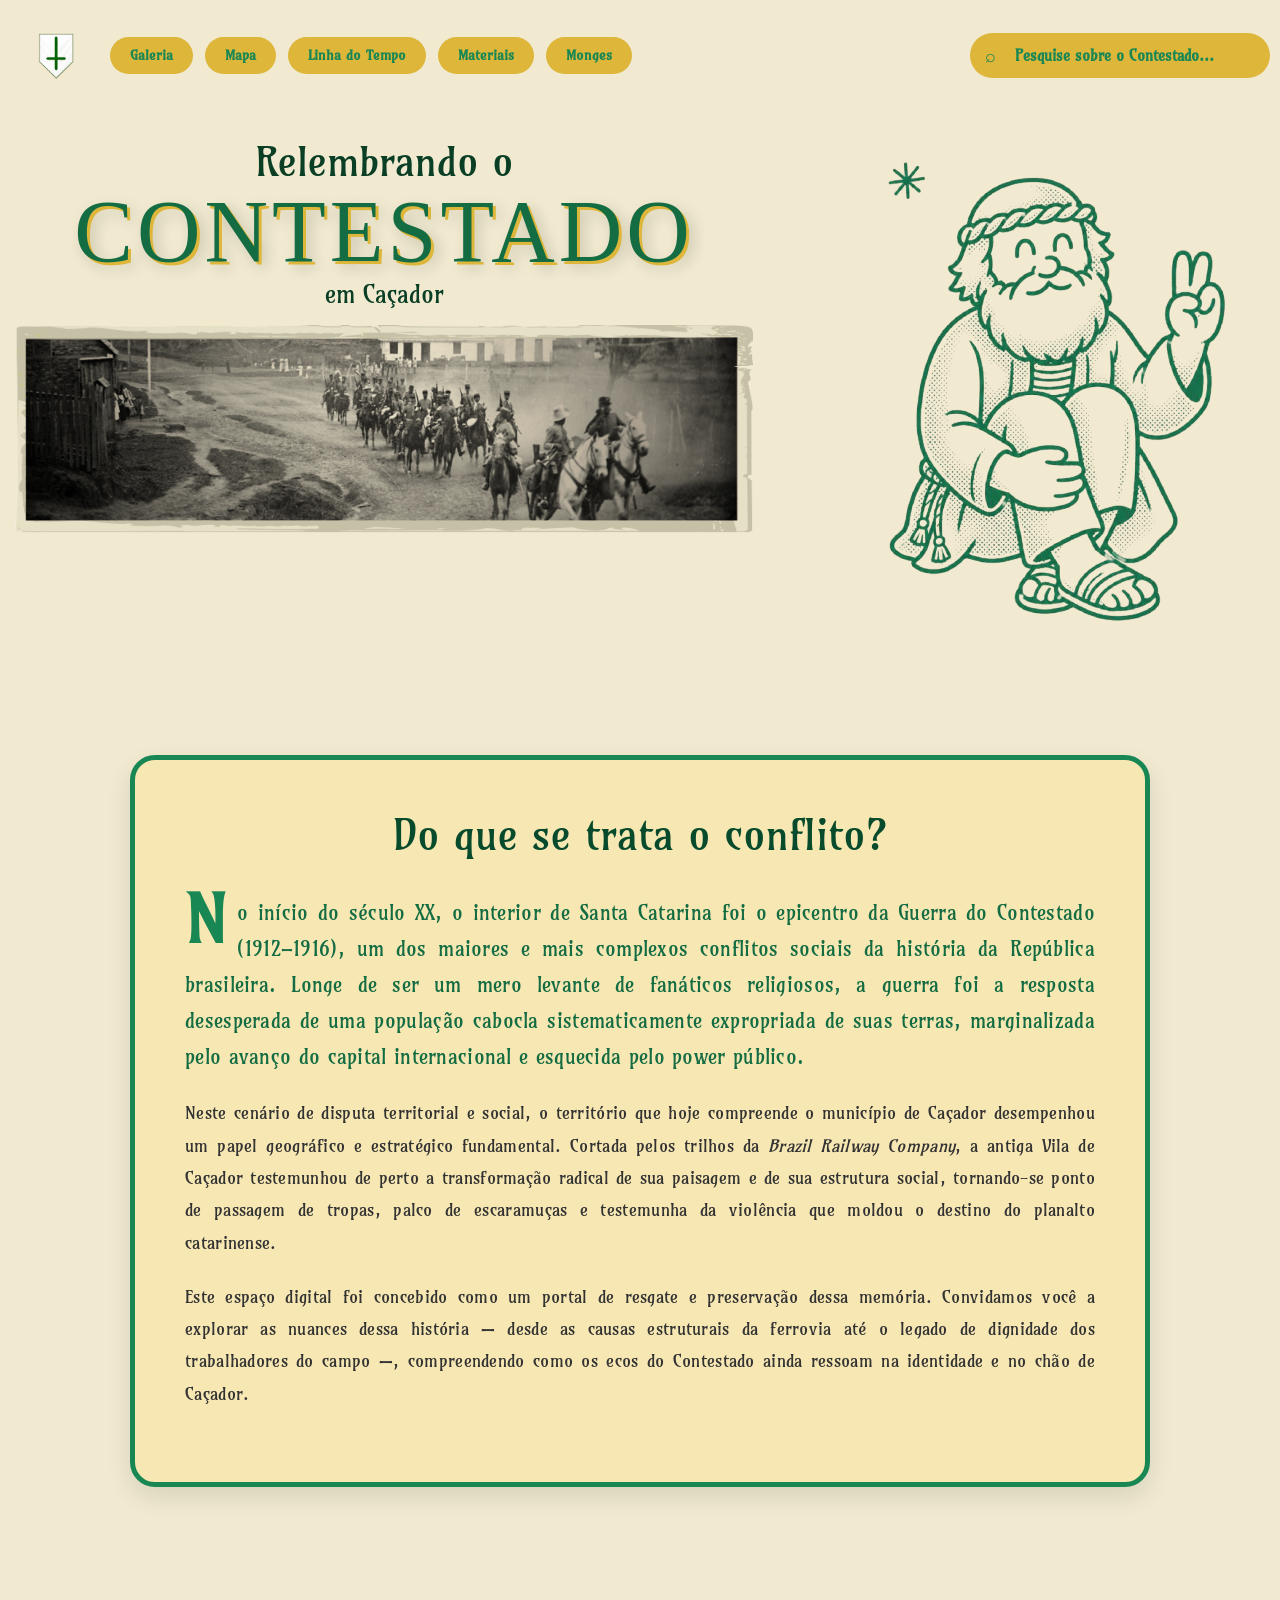
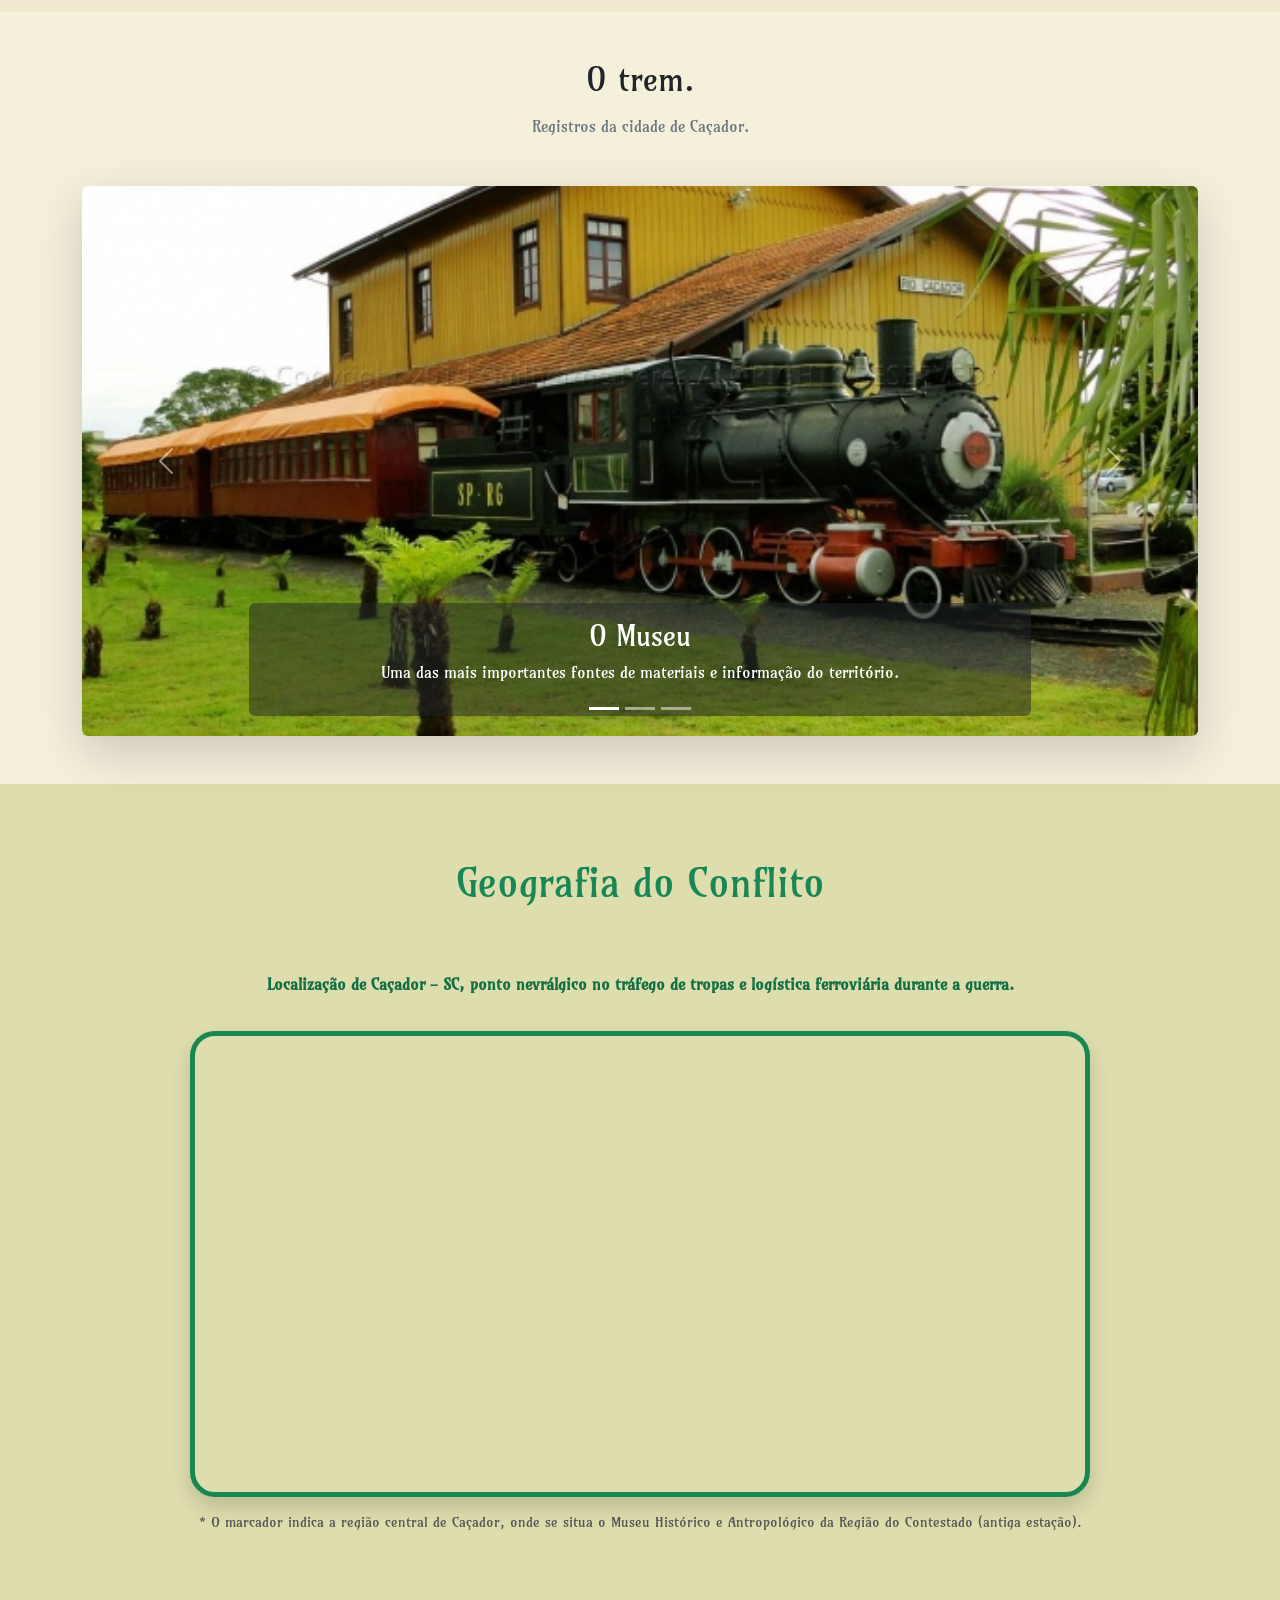
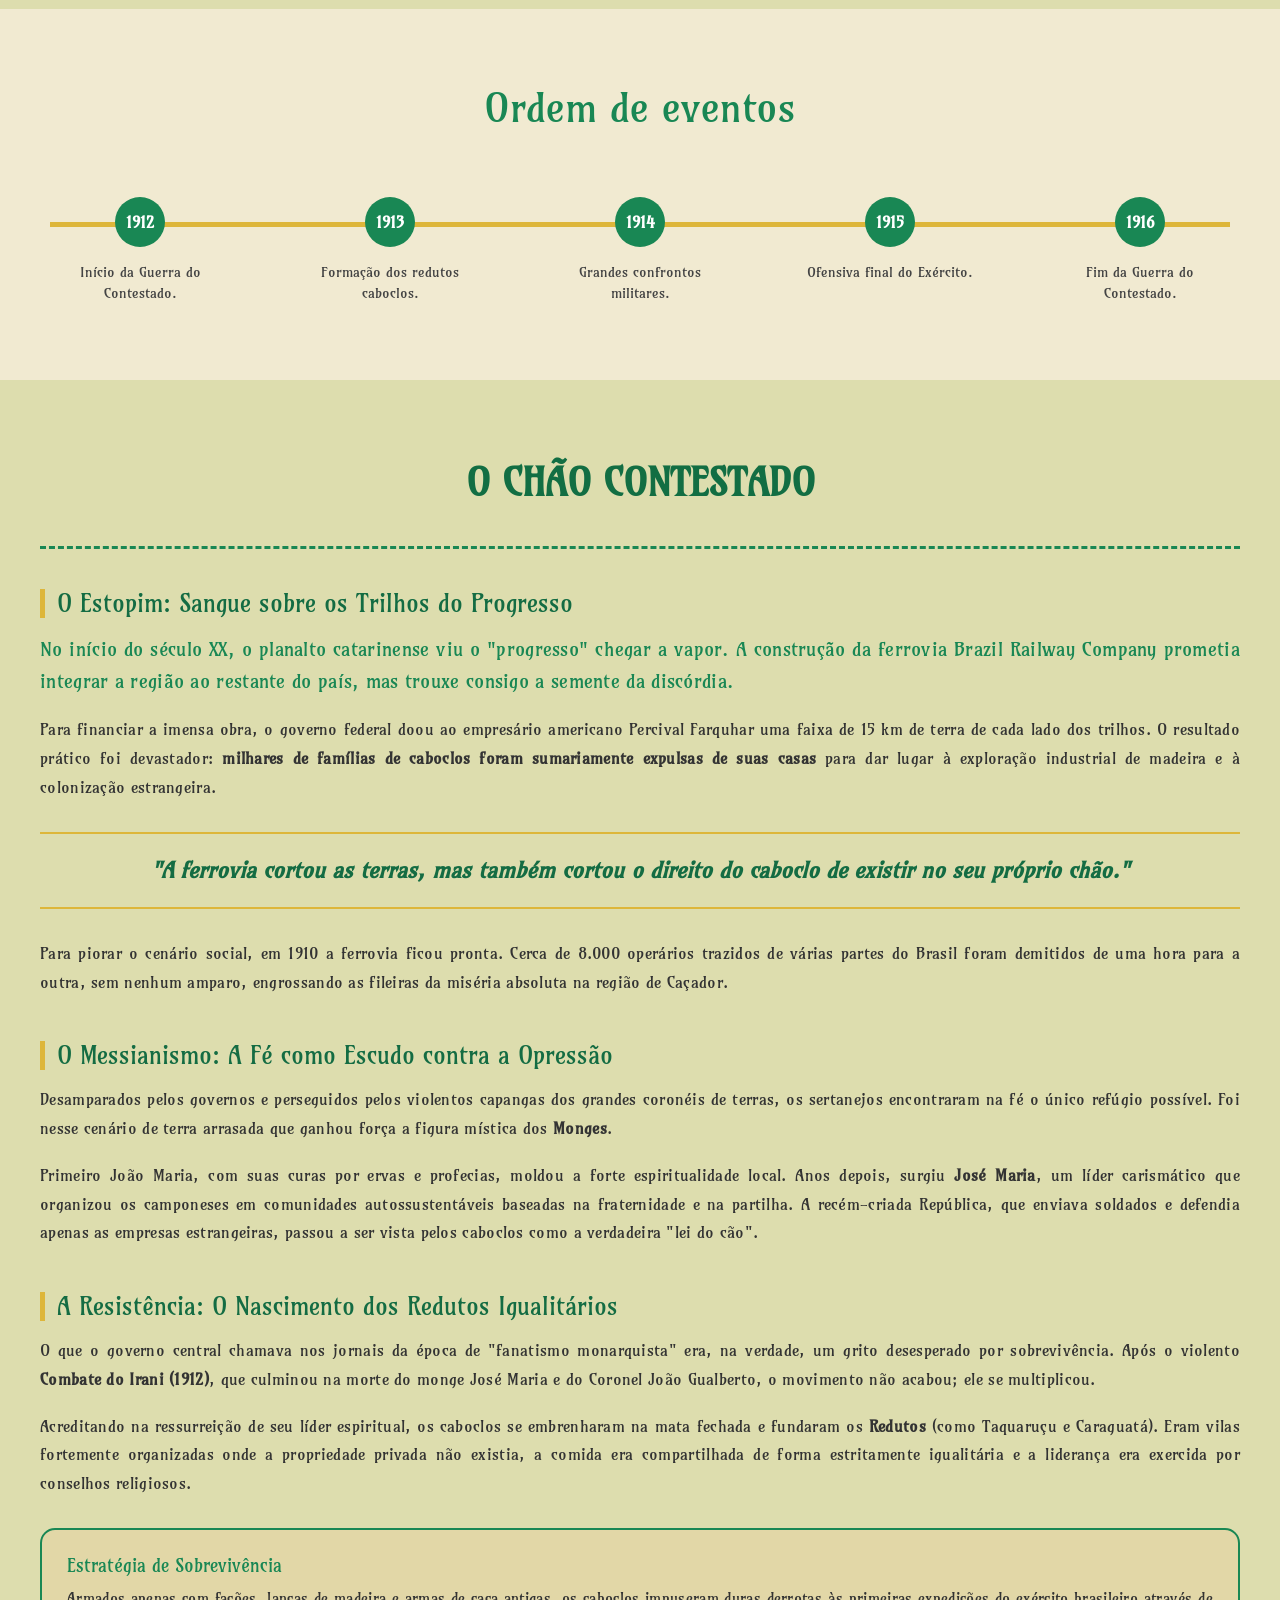
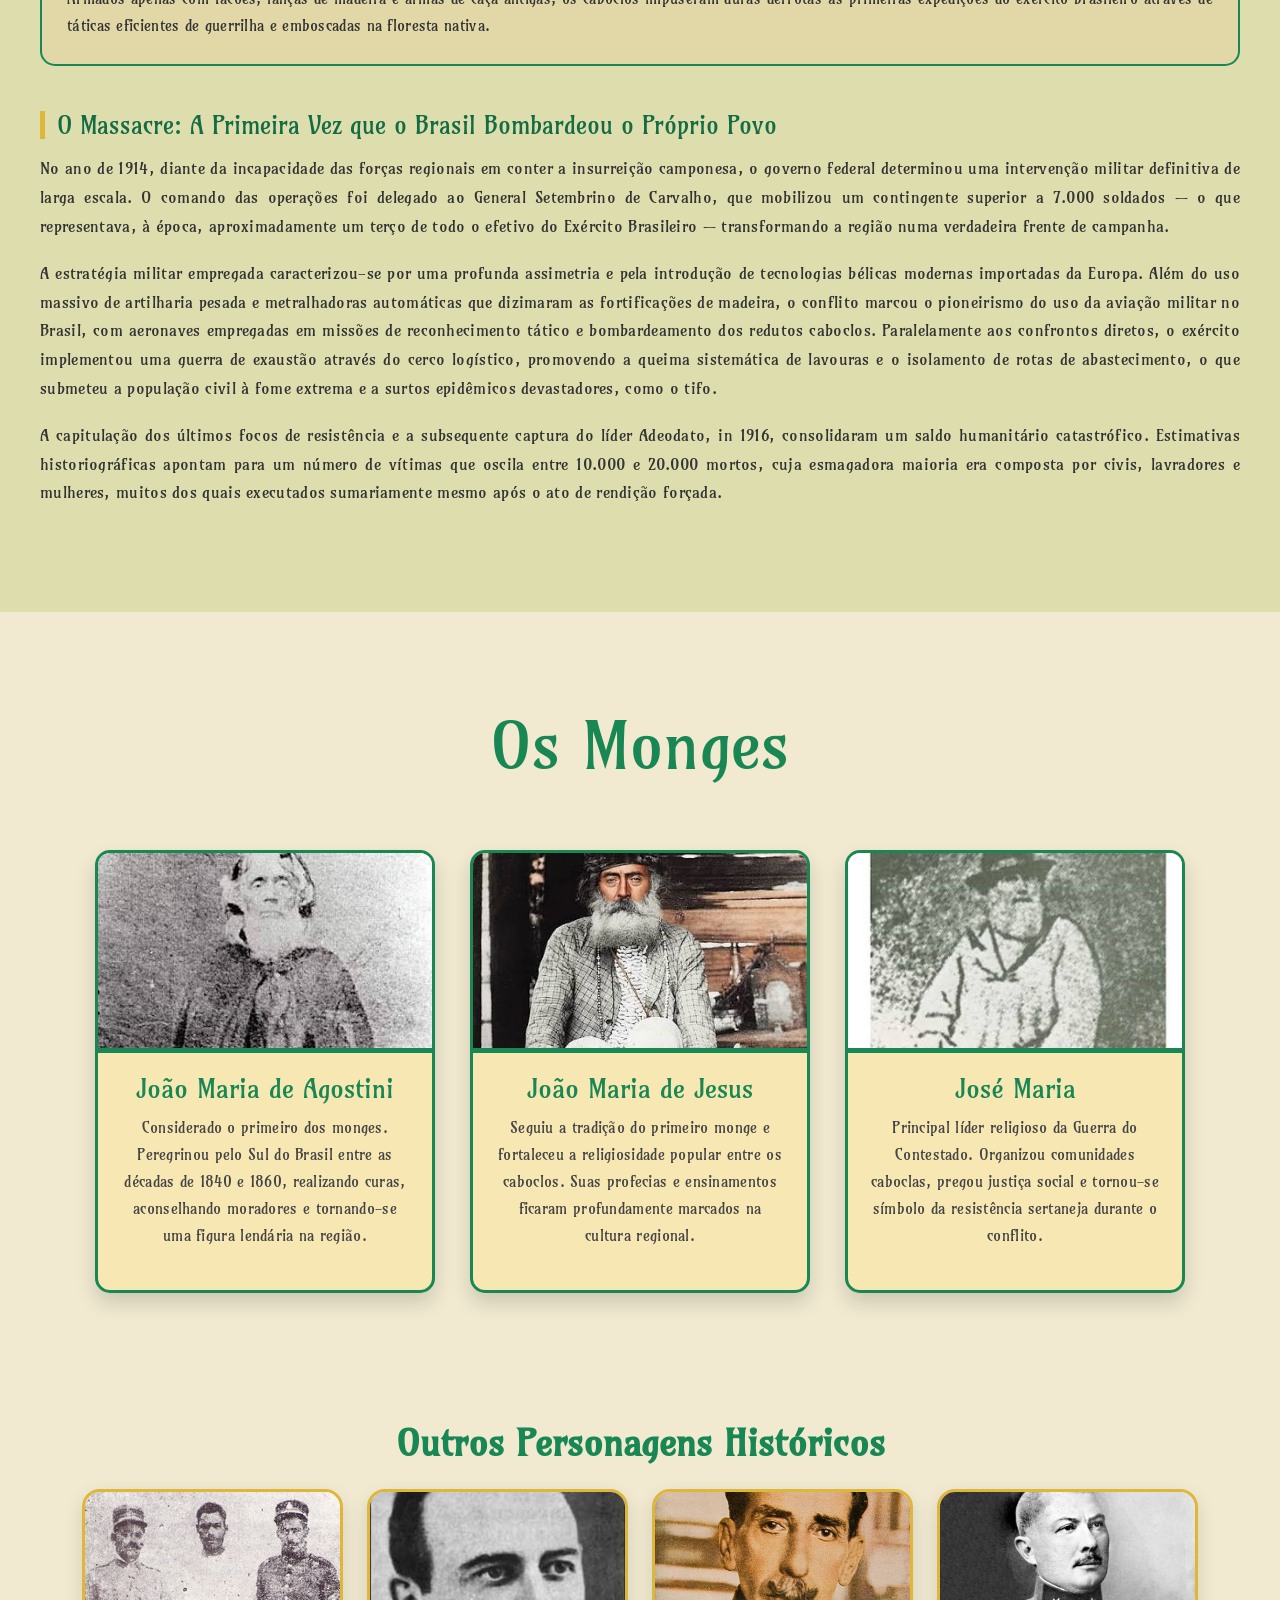
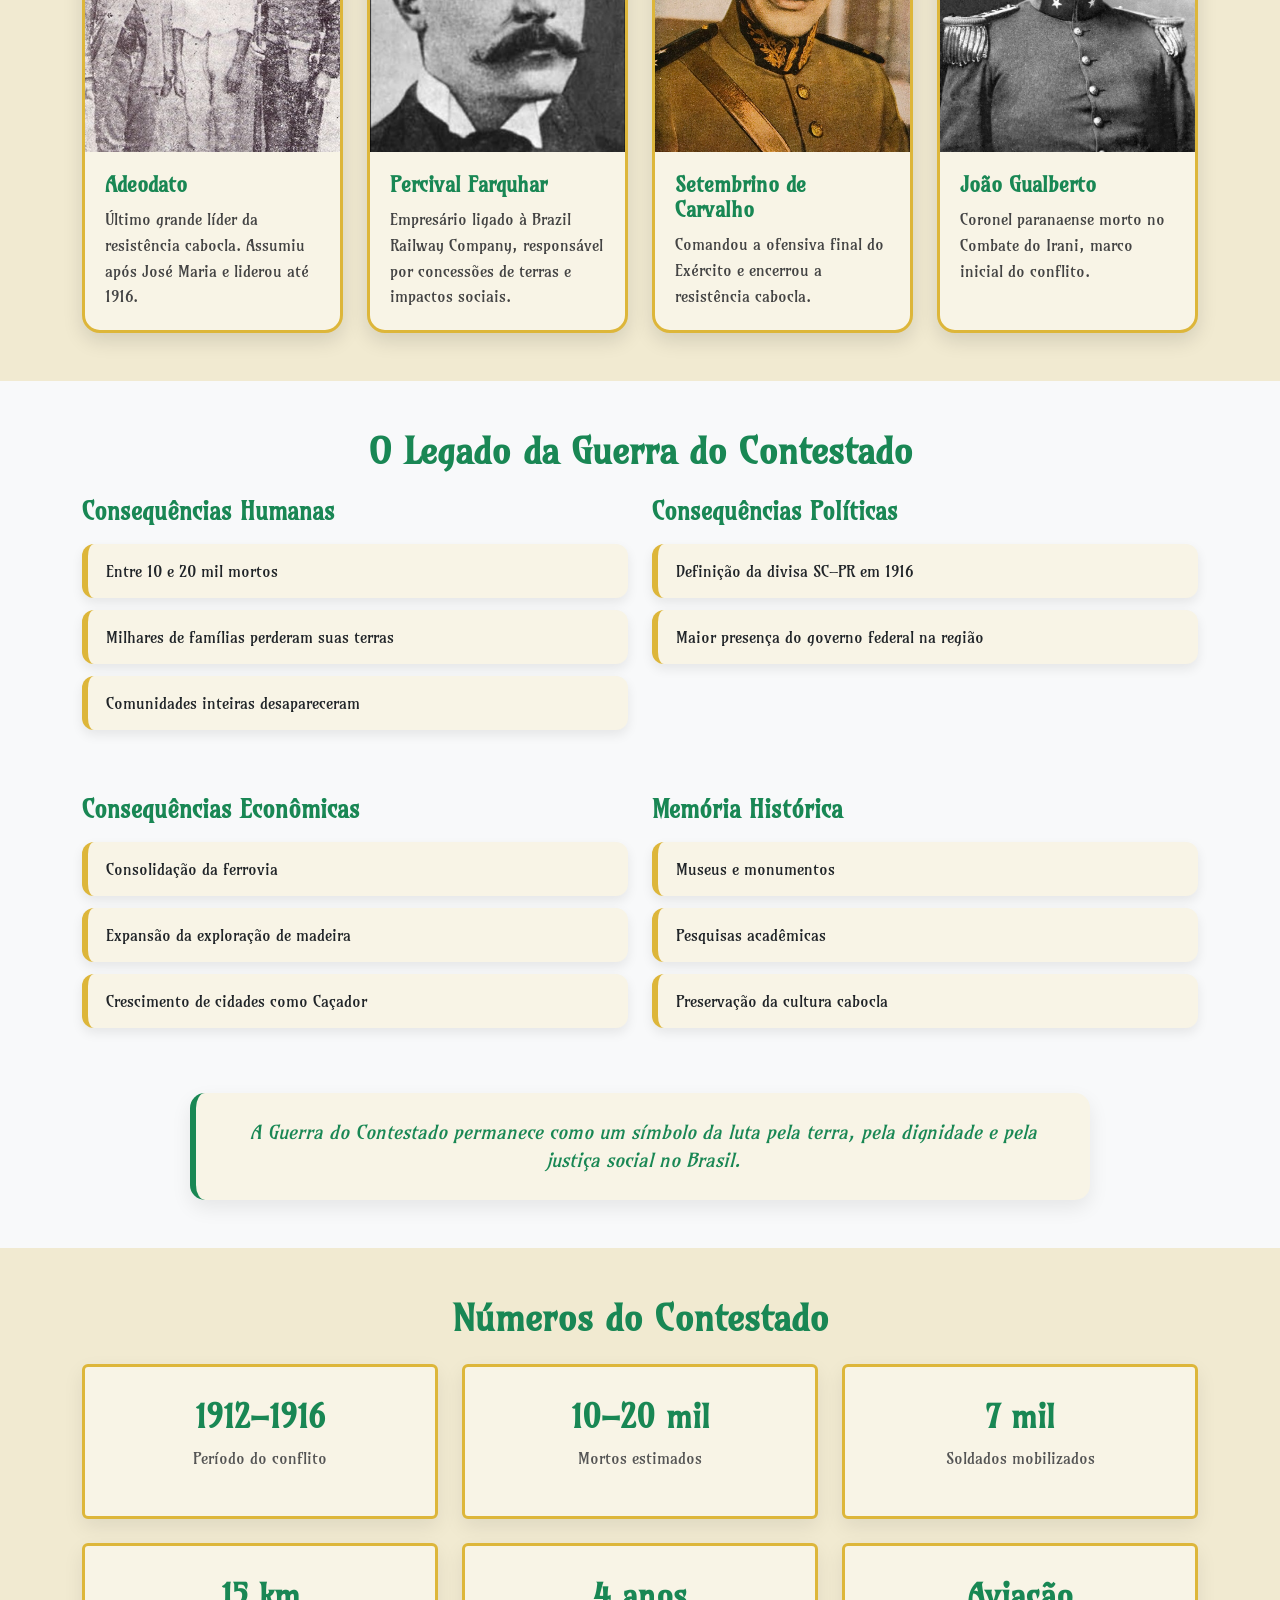
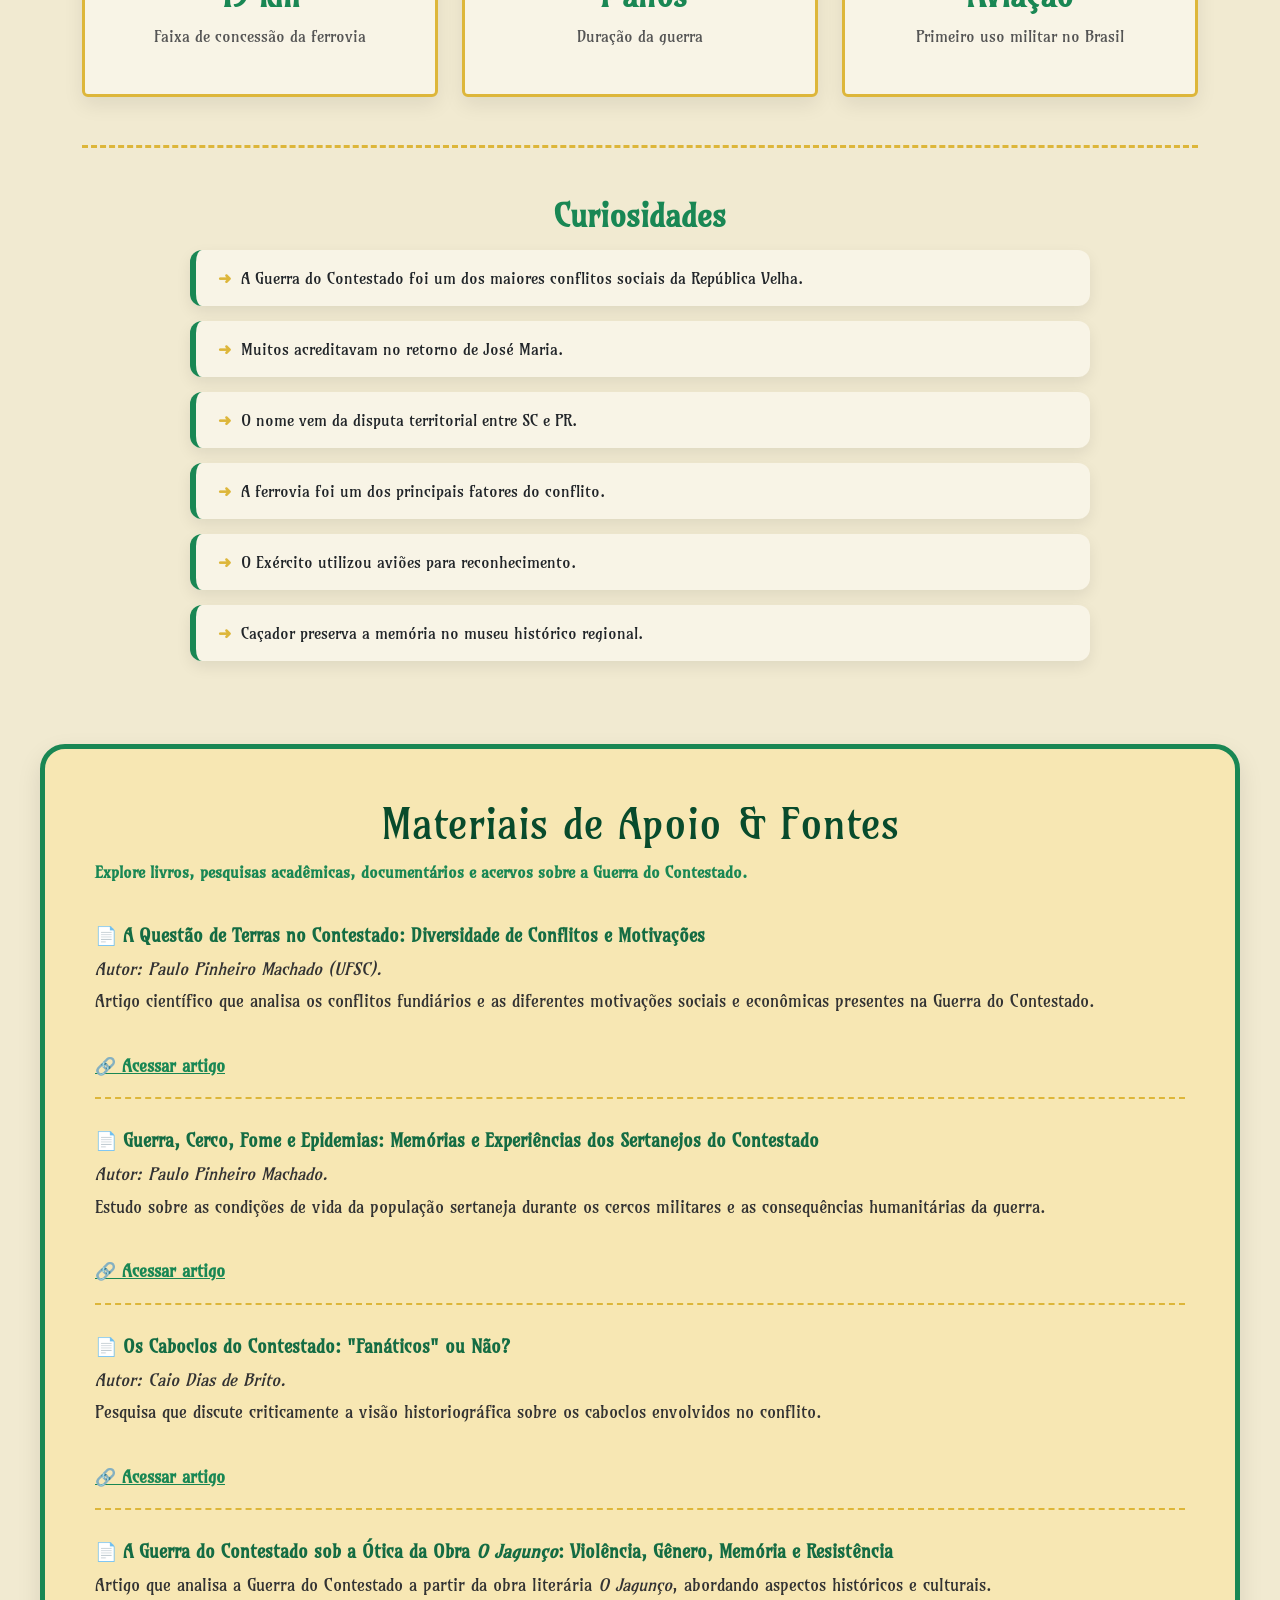
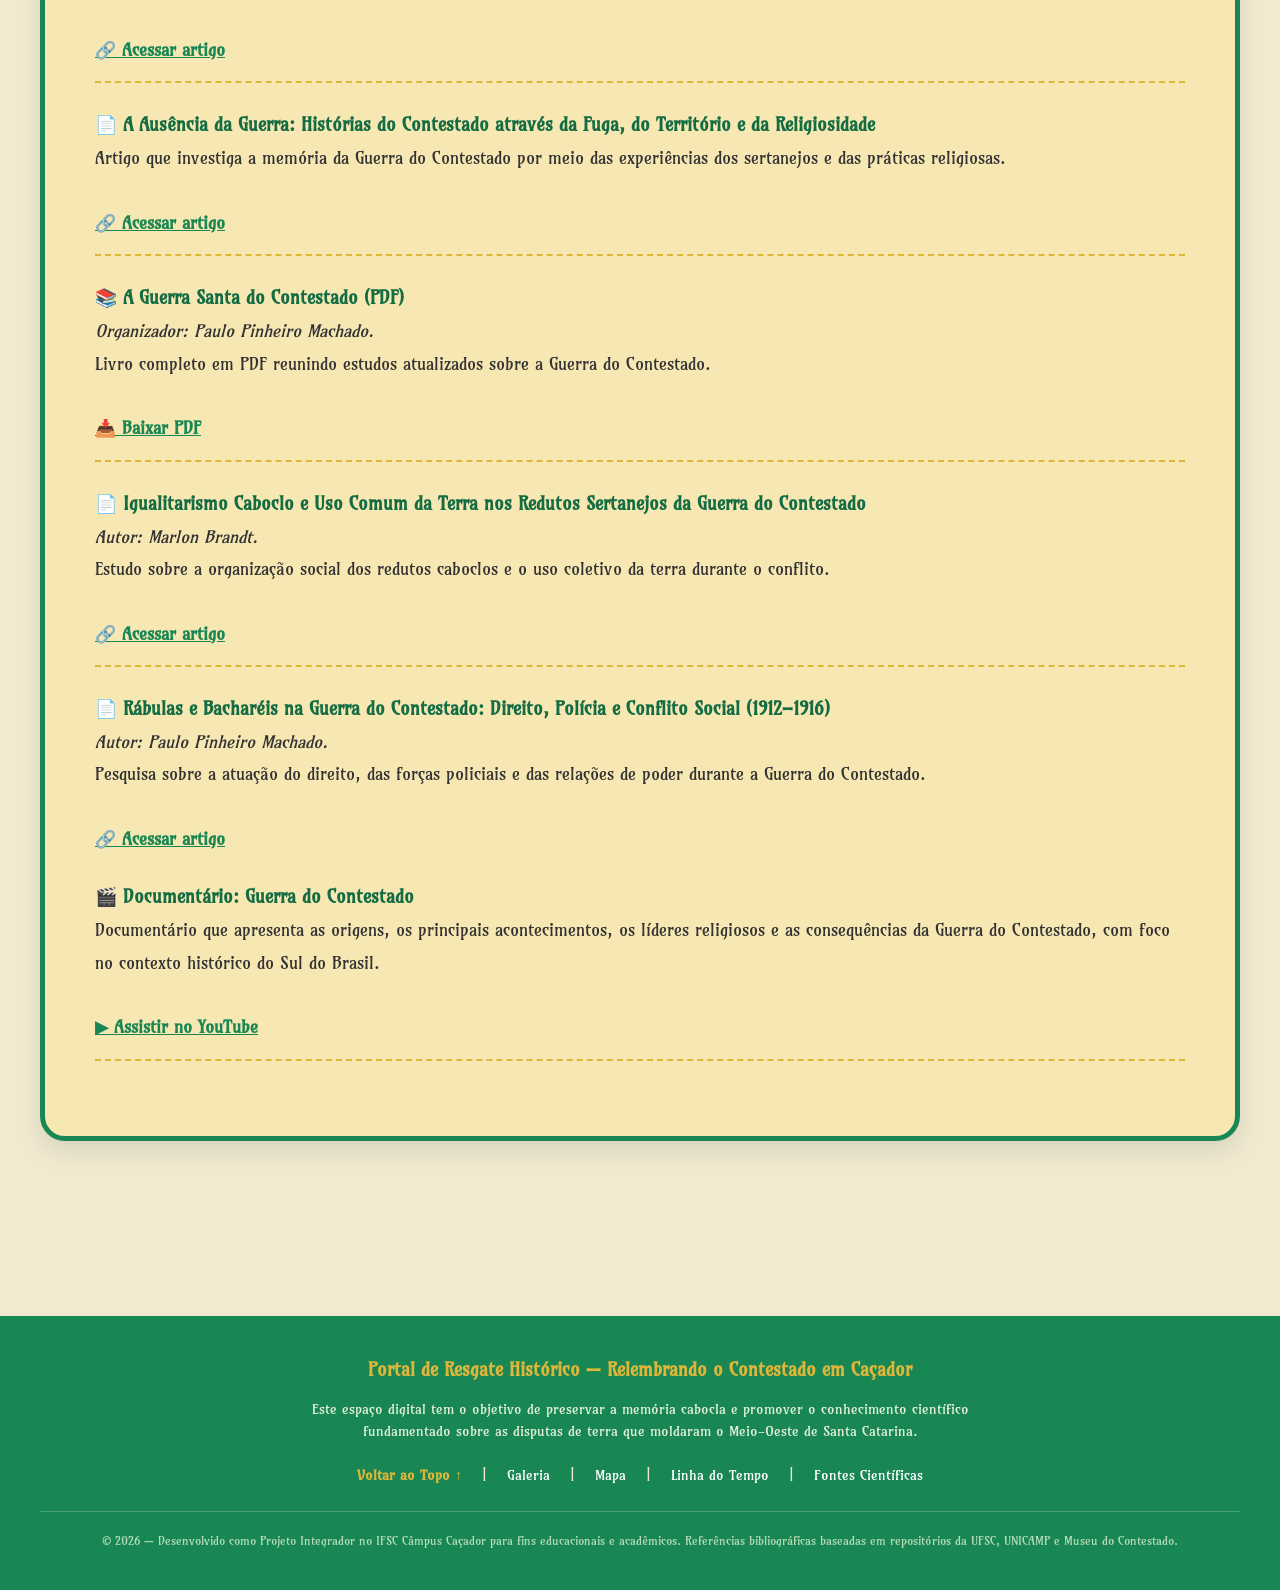
==== commit ae366073: ".." ====
--- a/index.html
+++ b/index.html
@@ -78,14 +78,14 @@
         </div>
     </section>
 
-    <section id="galeria" class="py-5" style="background-color:#f5f0dc;">
+    <section class="py-5" style="background-color:#f5f0dc;">
 
         <div class="container">
 
-            <h2 class="text-center mb-3">Galeria Histórica</h2>
+            <h2 class="text-center mb-3">O trem.</h2>
 
             <p class="text-center mb-5 text-secondary">
-                Registros iconográficos do conflito obtidos a partir de acervos e fotografias históricas da época.
+         Registros da cidade de Caçador.
             </p>
 
             <div id="carouselGaleria" class="carousel slide shadow-lg rounded overflow-hidden" data-bs-ride="carousel">
@@ -109,16 +109,15 @@
 
                     <div class="carousel-item active">
 
-                        <img src="./img/galeria-sertanejos.jpg" class="d-block w-100"
+                        <img src="./img/MAT_135830Museu_do_Contestado.jpg" class="d-block w-100"
                             style="height:550px; object-fit:cover;" alt="Caboclos">
 
                         <div class="carousel-caption d-none d-md-block bg-dark bg-opacity-50 rounded p-3">
 
-                            <h3>Os Caboclos</h3>
+                            <h3>O Museu</h3>
 
                             <p>
-                                A população sertaneja unida em torno da subsistência comunitária e da fé
-                                nos redutos, reagindo à expropriação de suas terras.
+                               Uma das mais importantes fontes de materiais e informação do território.
                             </p>
 
                         </div>
@@ -127,16 +126,15 @@
 
                     <div class="carousel-item">
 
-                        <img src="./img/galeria-ferrovia.jpg" class="d-block w-100"
+                        <img src="./img/trem2.jpeg" class="d-block w-100"
                             style="height:550px; object-fit:cover;" alt="Ferrovia">
 
                         <div class="carousel-caption d-none d-md-block bg-dark bg-opacity-50 rounded p-3">
 
-                            <h3>A Linha de Ferro</h3>
+                            <h3>A Maria Fumaça</h3>
 
                             <p>
-                                Trilhos da Brazil Railway Company cortando a região e transformando a
-                                paisagem do Contestado.
+                             O trem histórico, agora presente como um ponto de visitação.
                             </p>
 
                         </div>
@@ -145,16 +143,15 @@
 
                     <div class="carousel-item">
 
-                        <img src="./img/galeria-tropas.jpg" class="d-block w-100"
+                        <img src="./img/trem-1.webp" class="d-block w-100"
                             style="height:550px; object-fit:cover;" alt="Forças Federais">
 
                         <div class="carousel-caption d-none d-md-block bg-dark bg-opacity-50 rounded p-3">
 
-                            <h3>Forças Federais</h3>
+                            <h3>Visão ampla.</h3>
 
                             <p>
-                                Contingente militar enviado para combater a resistência cabocla durante
-                                a Guerra do Contestado.
+                               
                             </p>
 
                         </div>
@@ -395,6 +392,200 @@
             </div>
         </div>
     </section>
+    <section id="personagens" class="py-5">
+        <div class="container">
+
+            <h2 class="text-center mb-4"> Outros Personagens Históricos</h2>
+
+            <div class="row g-4">
+
+                <!-- Adeodato -->
+                <div class="col-md-3">
+                    <div class="card h-100">
+                        <img src="img/adeodato.jpg" class="card-img-top"
+                            alt="Adeodato">
+                        <div class="card-body">
+                            <h5 class="card-title">Adeodato</h5>
+                            <p class="card-text">Último grande líder da resistência cabocla. Assumiu após José Maria e
+                                liderou até 1916.</p>
+                        </div>
+                    </div>
+                </div>
+
+                <!-- Percival Farquhar -->
+                <div class="col-md-3">
+                    <div class="card h-100">
+                        <img src="img/percival.jpg" class="card-img-top"
+                            alt="Percival Farquhar">
+                        <div class="card-body">
+                            <h5 class="card-title">Percival Farquhar</h5>
+                            <p class="card-text">Empresário ligado à Brazil Railway Company, responsável por concessões
+                                de terras e impactos sociais.</p>
+                        </div>
+                    </div>
+                </div>
+
+                <!-- Setembrino -->
+                <div class="col-md-3">
+                    <div class="card h-100">
+                        <img src="img/General_Setembrino_de_Carvalho.jpg" class="card-img-top"
+                            alt="General Setembrino de Carvalho">
+                        <div class="card-body">
+                            <h5 class="card-title">Setembrino de Carvalho</h5>
+                            <p class="card-text">Comandou a ofensiva final do Exército e encerrou a resistência cabocla.
+                            </p>
+                        </div>
+                    </div>
+                </div>
+
+                <!-- João Gualberto -->
+                <div class="col-md-3">
+                    <div class="card h-100">
+                        <img src="img/joao_gualberto.jpg" class="card-img-top"
+                            alt="João Gualberto">
+                        <div class="card-body">
+                            <h5 class="card-title">João Gualberto</h5>
+                            <p class="card-text">Coronel paranaense morto no Combate do Irani, marco inicial do
+                                conflito.</p>
+                        </div>
+                    </div>
+                </div>
+
+            </div>
+        </div>
+    </section>
+
+    <section id="legado" class="py-5 bg-light">
+        <div class="container">
+
+            <h2 class="text-center mb-4">O Legado da Guerra do Contestado</h2>
+
+            <div class="row g-4">
+
+                <div class="col-md-6">
+                    <h4>Consequências Humanas</h4>
+                    <ul>
+                        <li>Entre 10 e 20 mil mortos</li>
+                        <li>Milhares de famílias perderam suas terras</li>
+                        <li>Comunidades inteiras desapareceram</li>
+                    </ul>
+                </div>
+
+                <div class="col-md-6">
+                    <h4>Consequências Políticas</h4>
+                    <ul>
+                        <li>Definição da divisa SC–PR em 1916</li>
+                        <li>Maior presença do governo federal na região</li>
+                    </ul>
+                </div>
+
+                <div class="col-md-6">
+                    <h4>Consequências Econômicas</h4>
+                    <ul>
+                        <li>Consolidação da ferrovia</li>
+                        <li>Expansão da exploração de madeira</li>
+                        <li>Crescimento de cidades como Caçador</li>
+                    </ul>
+                </div>
+
+                <div class="col-md-6">
+                    <h4>Memória Histórica</h4>
+                    <ul>
+                        <li>Museus e monumentos</li>
+                        <li>Pesquisas acadêmicas</li>
+                        <li>Preservação da cultura cabocla</li>
+                    </ul>
+                </div>
+
+            </div>
+
+            <div class="text-center mt-4">
+                <blockquote class="blockquote">
+                    <p>A Guerra do Contestado permanece como um símbolo da luta pela terra, pela dignidade e pela
+                        justiça social no Brasil.</p>
+                </blockquote>
+            </div>
+
+        </div>
+    </section>
+
+
+
+
+
+<section id="dados" class="py-5">
+  <div class="container">
+
+    <h2 class="text-center mb-4">Números do Contestado</h2>
+
+    <div class="row g-4 text-center">
+
+      <div class="col-md-4">
+        <div class="p-3 border rounded">
+          <h3>1912–1916</h3>
+          <p>Período do conflito</p>
+        </div>
+      </div>
+
+      <div class="col-md-4">
+        <div class="p-3 border rounded">
+          <h3>10–20 mil</h3>
+          <p>Mortos estimados</p>
+        </div>
+      </div>
+
+      <div class="col-md-4">
+        <div class="p-3 border rounded">
+          <h3>7 mil</h3>
+          <p>Soldados mobilizados</p>
+        </div>
+      </div>
+
+      <div class="col-md-4">
+        <div class="p-3 border rounded">
+          <h3>15 km</h3>
+          <p>Faixa de concessão da ferrovia</p>
+        </div>
+      </div>
+
+      <div class="col-md-4">
+        <div class="p-3 border rounded">
+          <h3>4 anos</h3>
+          <p>Duração da guerra</p>
+        </div>
+      </div>
+
+      <div class="col-md-4">
+        <div class="p-3 border rounded">
+          <h3>Aviação</h3>
+          <p>Primeiro uso militar no Brasil</p>
+        </div>
+      </div>
+
+    </div>
+
+    <hr class="my-5">
+
+    <h3 class="text-center mb-3">Curiosidades</h3>
+
+    <ul>
+      <li>A Guerra do Contestado foi um dos maiores conflitos sociais da República Velha.</li>
+      <li>Muitos acreditavam no retorno de José Maria.</li>
+      <li>O nome vem da disputa territorial entre SC e PR.</li>
+      <li>A ferrovia foi um dos principais fatores do conflito.</li>
+      <li>O Exército utilizou aviões para reconhecimento.</li>
+      <li>Caçador preserva a memória no museu histórico regional.</li>
+    </ul>
+
+  </div>
+</section>
+
+
+
+
+
+
+
     <section id="materiais" class="secao-introducao"
         style="max-width: 100%; background-color: #f1ead1; padding-top: 20px;">
 
@@ -555,21 +746,21 @@
                                 🔗 Acessar artigo
                             </a>
                         </li>
-<li style="margin-bottom:25px; border-bottom:2px dashed #DDB63A; padding-bottom:15px;">
-    <strong style="color:#146c43; font-size:18px;">
-        🎬 Documentário: Guerra do Contestado
-    </strong><br>
-
-    Documentário que apresenta as origens, os principais acontecimentos, os líderes religiosos e as consequências da Guerra do Contestado, com foco no contexto histórico do Sul do Brasil.
-
-    <br><br>
-
-    <a href="https://youtu.be/iXYDw0eL6i8?si=0auNSpuL7iCYUq9n"
-        target="_blank"
-        style="color:#198754; font-weight:bold;">
-        ▶ Assistir no YouTube
-    </a>
-</li>
+                        <li style="margin-bottom:25px; border-bottom:2px dashed #DDB63A; padding-bottom:15px;">
+                            <strong style="color:#146c43; font-size:18px;">
+                                🎬 Documentário: Guerra do Contestado
+                            </strong><br>
+
+                            Documentário que apresenta as origens, os principais acontecimentos, os líderes religiosos e
+                            as consequências da Guerra do Contestado, com foco no contexto histórico do Sul do Brasil.
+
+                            <br><br>
+
+                            <a href="https://youtu.be/iXYDw0eL6i8?si=0auNSpuL7iCYUq9n" target="_blank"
+                                style="color:#198754; font-weight:bold;">
+                                ▶ Assistir no YouTube
+                            </a>
+                        </li>
                     </ul>
 
 
--- a/css/style.css
+++ b/css/style.css
@@ -159,11 +159,7 @@
     font-size: 40px;
     display: inline-block;
     padding: 15px 40px;
-    background-color: #f7e7b3;
-    border: 5px solid #207a4d;
-    border-radius: 20px;
-    color: #198754;
-    box-shadow: 0 5px 10px rgba(0, 0, 0, .15), inset 0 2px 5px rgba(206, 204, 84, 0.4);
+    color: #198754;
 }
 
 .timeline {
@@ -292,14 +288,10 @@
 
 #monges h2 {
     margin-bottom: 50px;
-    font-size: 40px;
+    font-size: 65px;
     display: inline-block;
     padding: 15px 40px;
-    background: #f7e7b3;
-    border: 5px solid #207a4d;
-    border-radius: 20px;
-    color: #198754;
-    box-shadow: 0 5px 10px rgba(0, 0, 0, .15);
+    color: #198754;
 }
 
 .cards-monges {
@@ -312,7 +304,7 @@
 .card-monge {
     width: 340px;
     background: #f7e7b3;
-    border: 5px solid #198754;
+    border: 3px solid #198754;
     border-radius: 15px;
     overflow: hidden;
     box-shadow: 0 10px 20px rgba(0, 0, 0, .15);
@@ -526,8 +518,163 @@
     color: #198754;
     font-weight: bold;
 }
-
-@media (max-width: 650px) {
+#personagens,
+#legado,
+#dados{
+    background:#f1ead1;
+    padding:70px 0;
+}
+
+#personagens h2,
+#legado h2,
+#dados h2{
+    color:#198754;
+    font-size:2.3rem;
+    font-weight:bold;
+    margin-bottom:45px;
+    text-align:center;
+}
+
+#personagens .card{
+    background:#f8f4e6;
+    border:3px solid #DDB63A;
+    border-radius:18px;
+    overflow:hidden;
+    transition:.3s;
+    box-shadow:0 8px 20px rgba(0,0,0,.12);
+}
+
+#personagens .card:hover{
+    transform:translateY(-8px);
+    box-shadow:0 14px 28px rgba(0,0,0,.18);
+}
+
+#personagens .card-img-top{
+    height:260px;
+    object-fit:cover;
+}
+
+#personagens .card-body{
+    padding:20px;
+}
+
+#personagens .card-title{
+    color:#198754;
+    font-weight:bold;
+    font-size:1.3rem;
+    margin-bottom:10px;
+}
+
+#personagens .card-text{
+    color:#444;
+    line-height:1.6;
+}
+
+#legado .col-md-6{
+    margin-bottom:25px;
+}
+
+#legado h4{
+    color:#198754;
+    font-weight:bold;
+    margin-bottom:18px;
+}
+
+#legado ul{
+    list-style:none;
+    padding:0;
+}
+
+#legado li{
+    background:#f8f4e6;
+    border-left:6px solid #DDB63A;
+    border-radius:12px;
+    padding:15px 18px;
+    margin-bottom:12px;
+    box-shadow:0 5px 12px rgba(0,0,0,.08);
+}
+
+#legado blockquote{
+    max-width:900px;
+    margin:auto;
+    background:#f8f4e6;
+    border-left:6px solid #198754;
+    padding:25px;
+    border-radius:15px;
+    box-shadow:0 8px 20px rgba(0,0,0,.08);
+}
+
+#legado blockquote p{
+    color:#198754;
+    font-size:1.2rem;
+    margin:0;
+    font-style:italic;
+}
+
+#dados .p-3{
+    background:#f8f4e6;
+    border:3px solid #DDB63A !important;
+    border-radius:18px;
+    padding:30px 20px !important;
+    transition:.3s;
+    box-shadow:0 8px 20px rgba(0,0,0,.08);
+}
+
+#dados .p-3:hover{
+    transform:translateY(-8px);
+}
+
+#dados h3{
+    color:#198754;
+    font-size:2rem;
+    font-weight:bold;
+}
+
+#dados p{
+    color:#555;
+    margin-top:10px;
+}
+
+#dados hr{
+    border-top:3px dashed #DDB63A;
+    opacity:1;
+}
+
+#dados ul{
+    list-style:none;
+    padding:0;
+    max-width:900px;
+    margin:auto;
+}
+
+#dados li{
+    background:#f8f4e6;
+    border-left:6px solid #198754;
+    border-radius:12px;
+    padding:16px 22px;
+    margin-bottom:15px;
+    box-shadow:0 6px 15px rgba(0,0,0,.08);
+}
+
+#dados li::before{
+    content:"➜";
+    color:#DDB63A;
+    font-weight:bold;
+    margin-right:10px;
+}
+
+@media (max-width:768px){
+
+    #personagens .card-img-top{
+        height:220px;
+    }
+
+    #personagens h2,
+    #legado h2,
+    #dados h2{
+        font-size:2rem;
+    }
+
     .secao-reportagem,
     .secao-introducao {
         padding: 40px 15px;
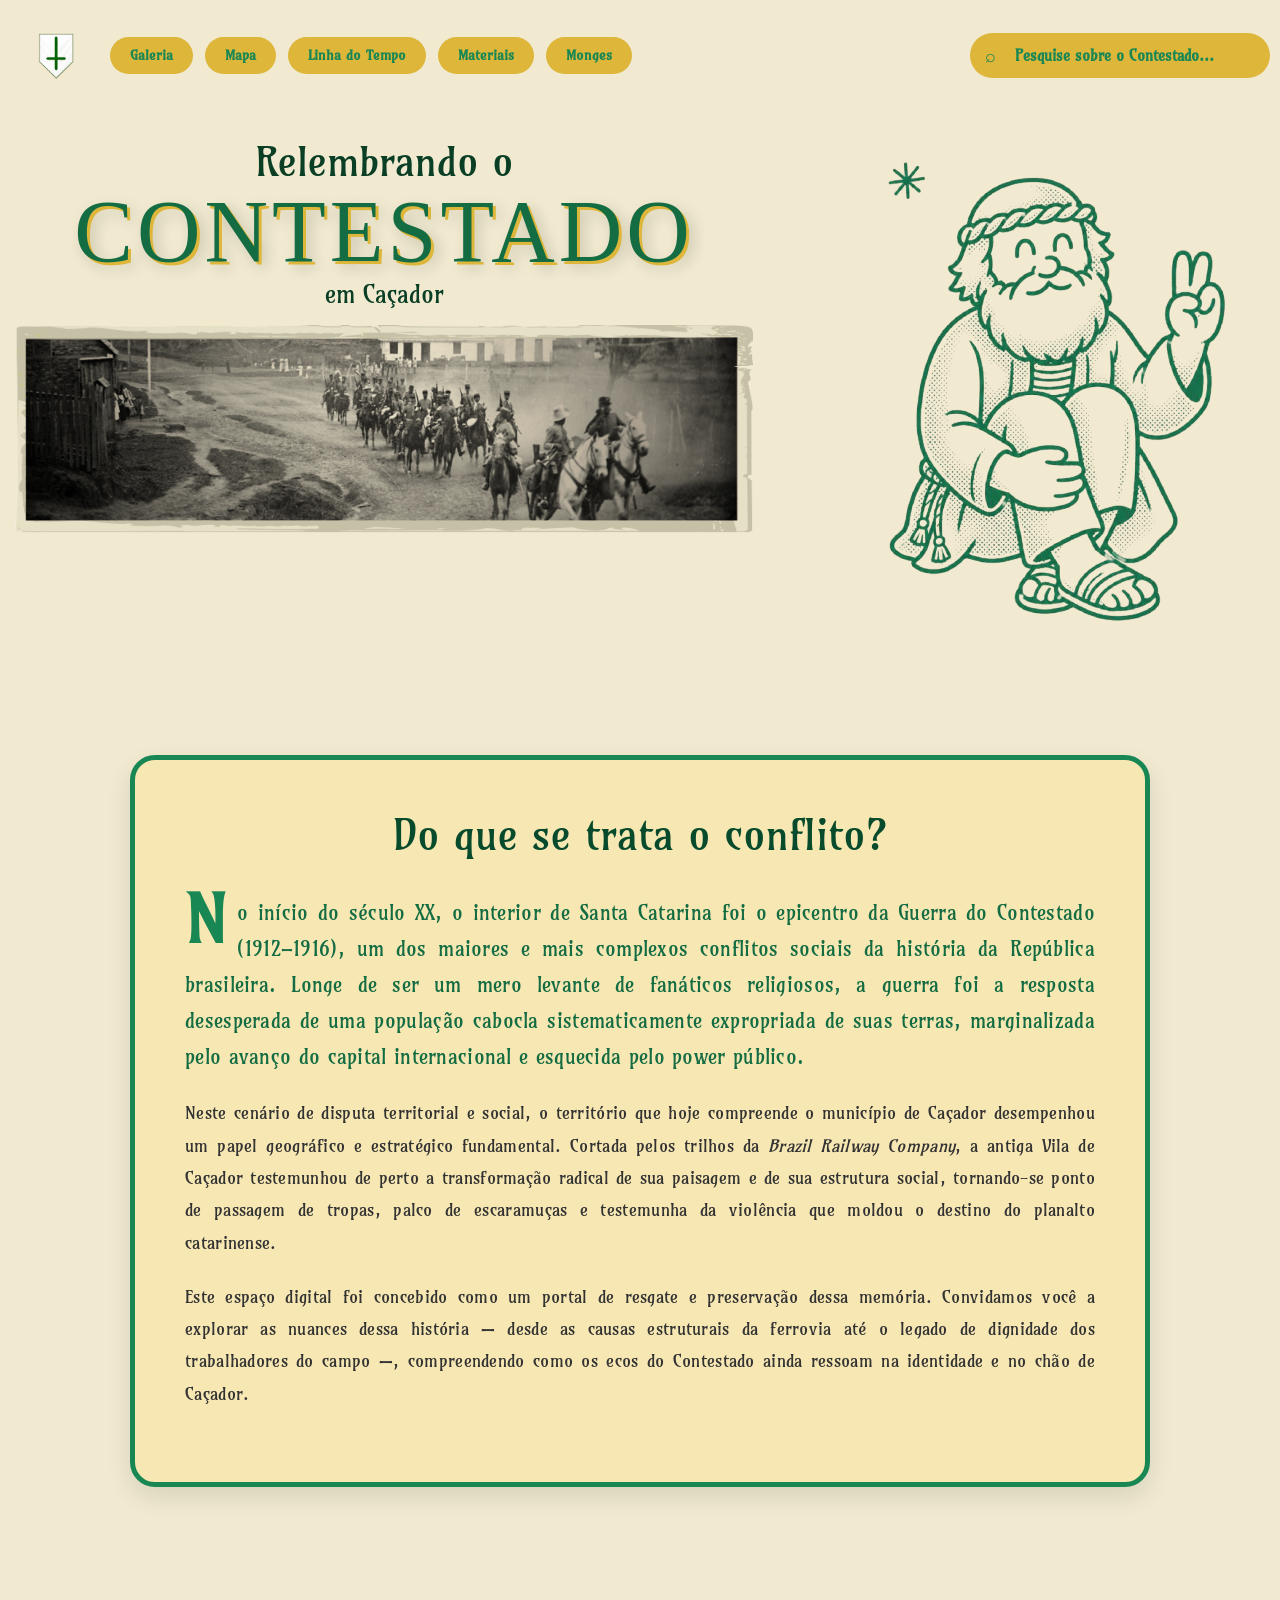
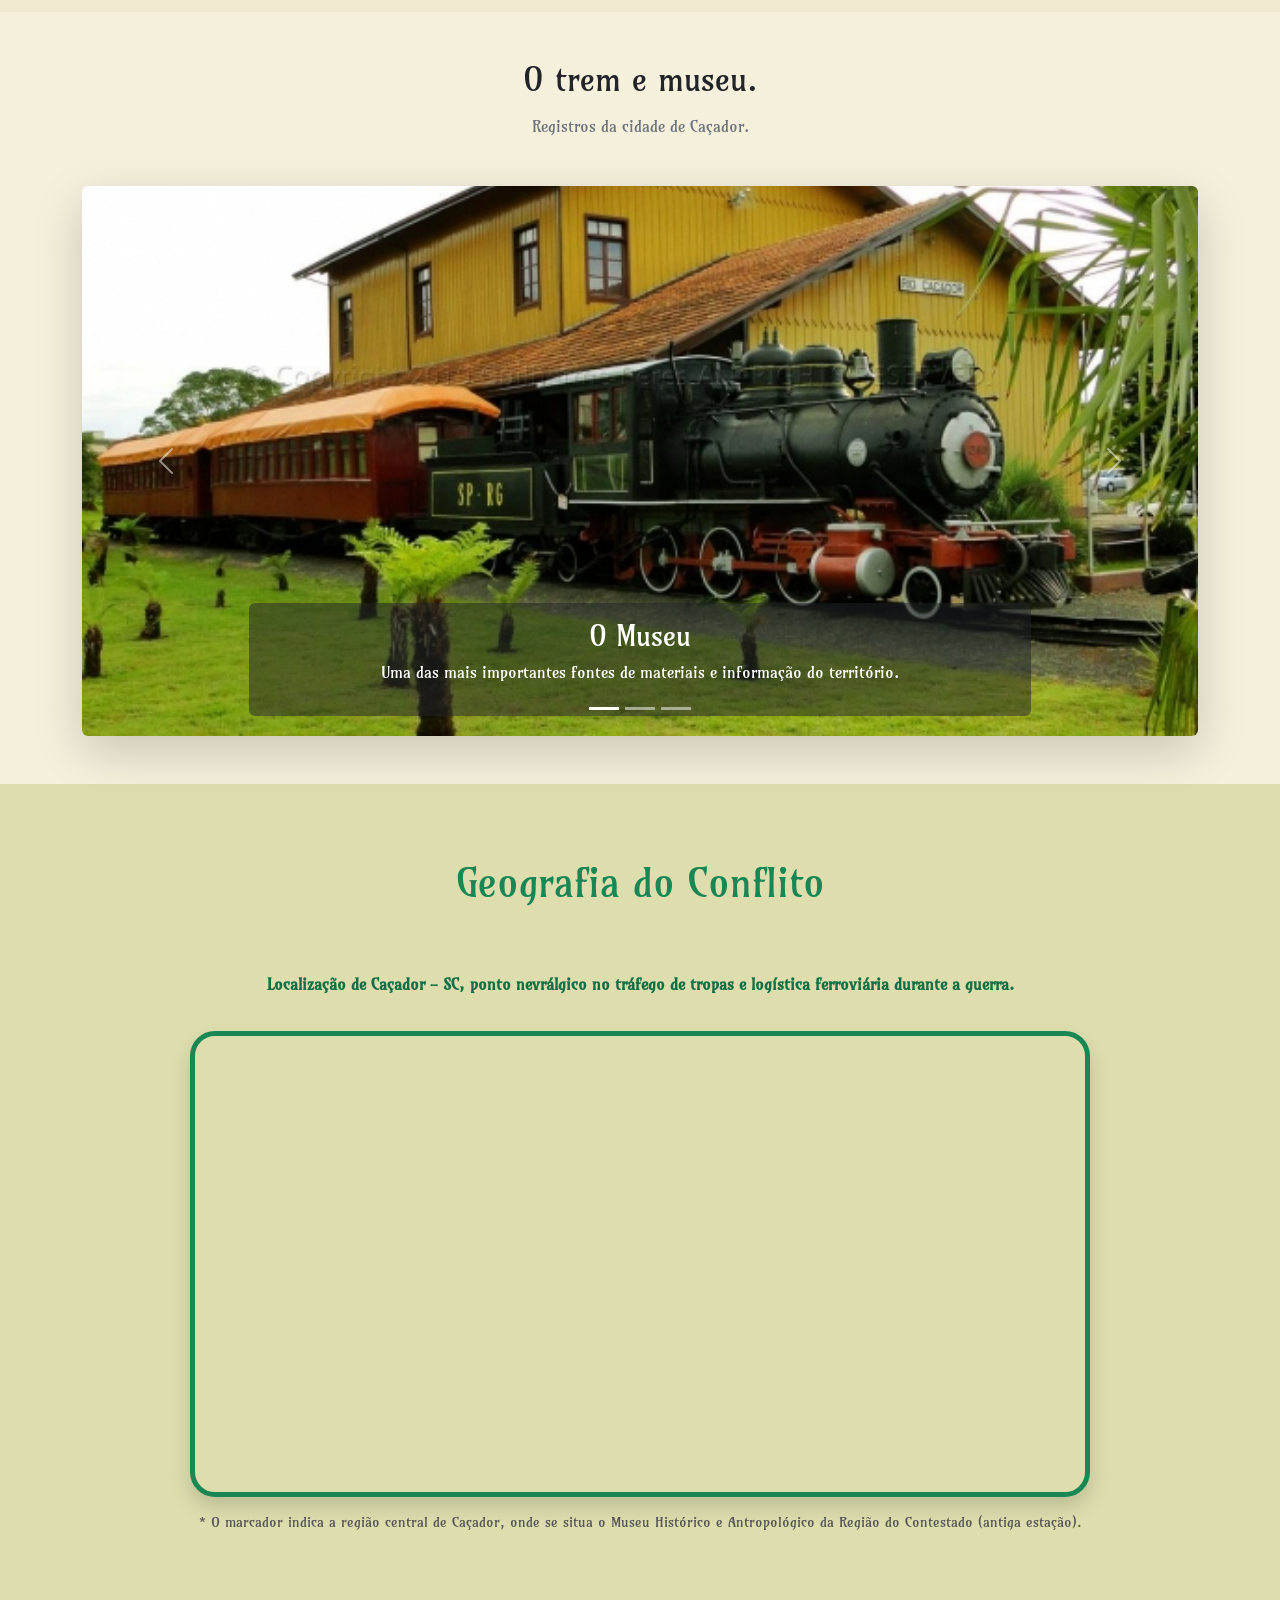
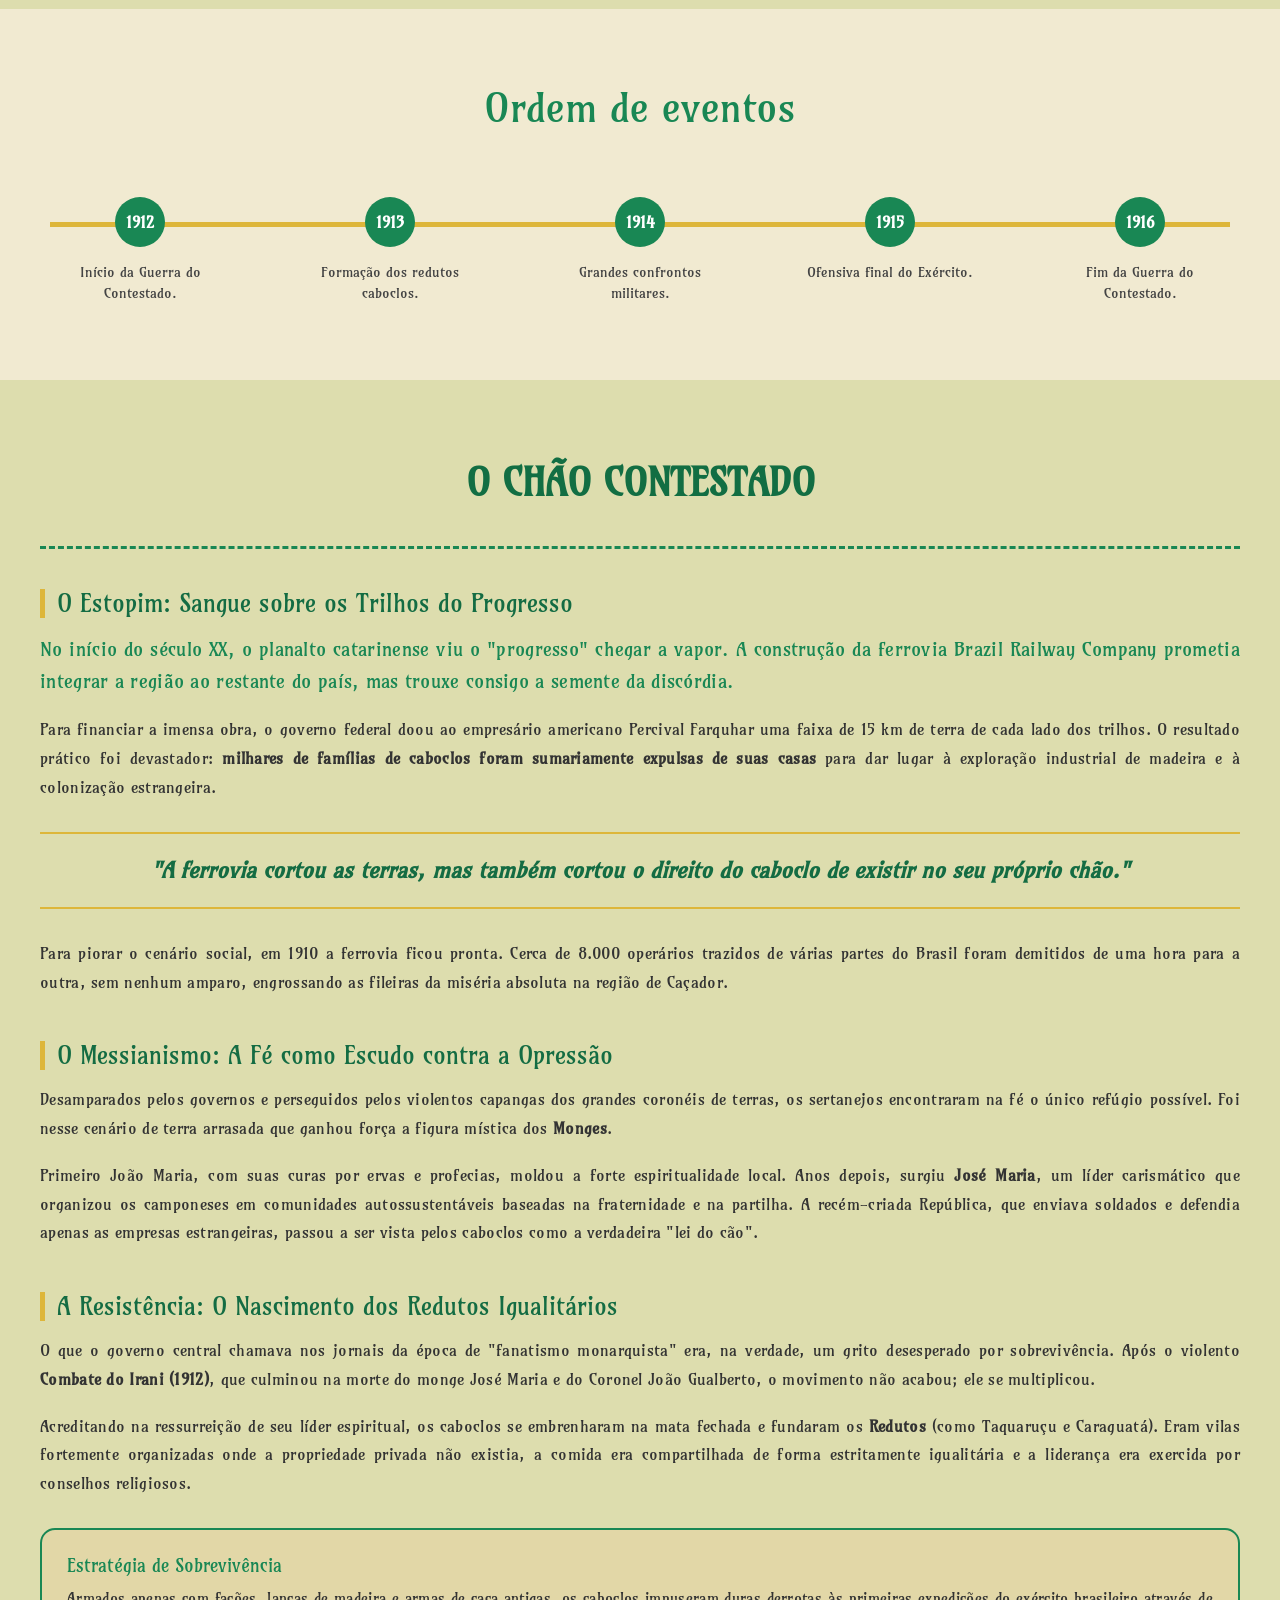
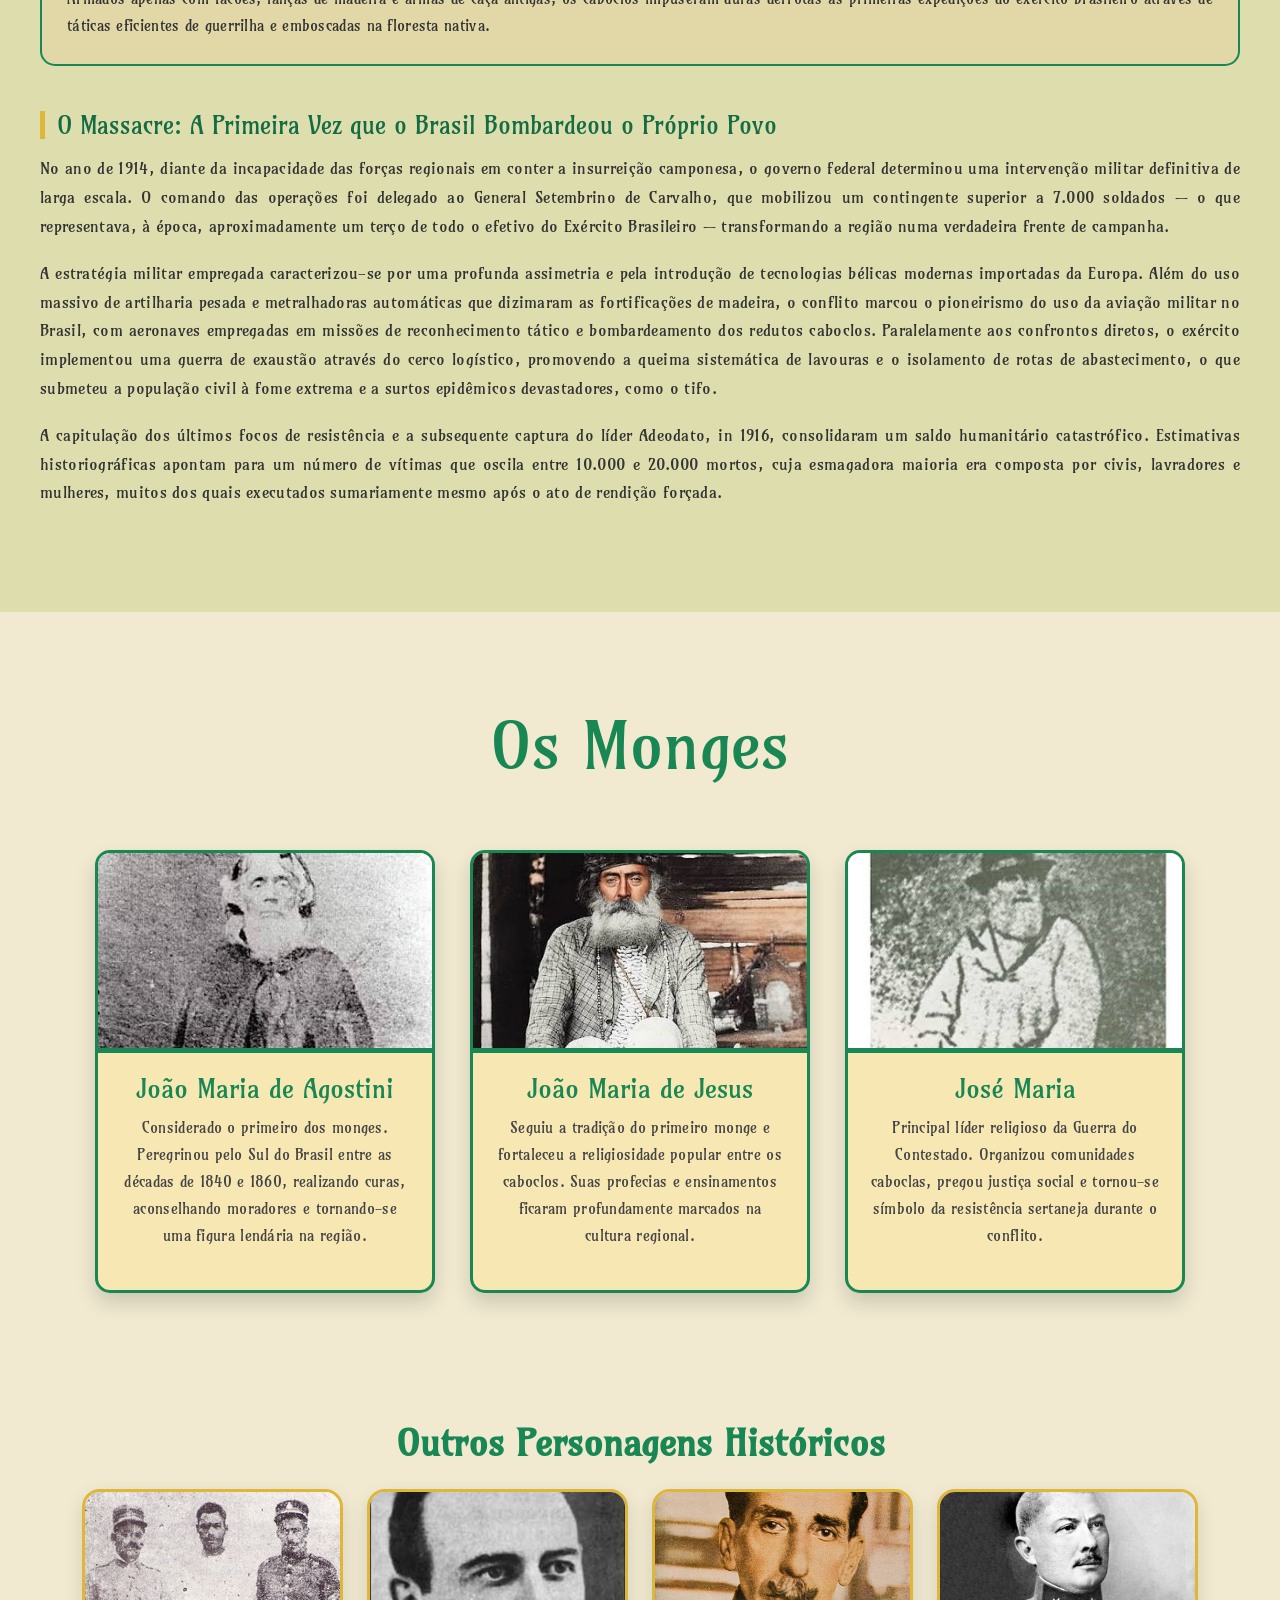
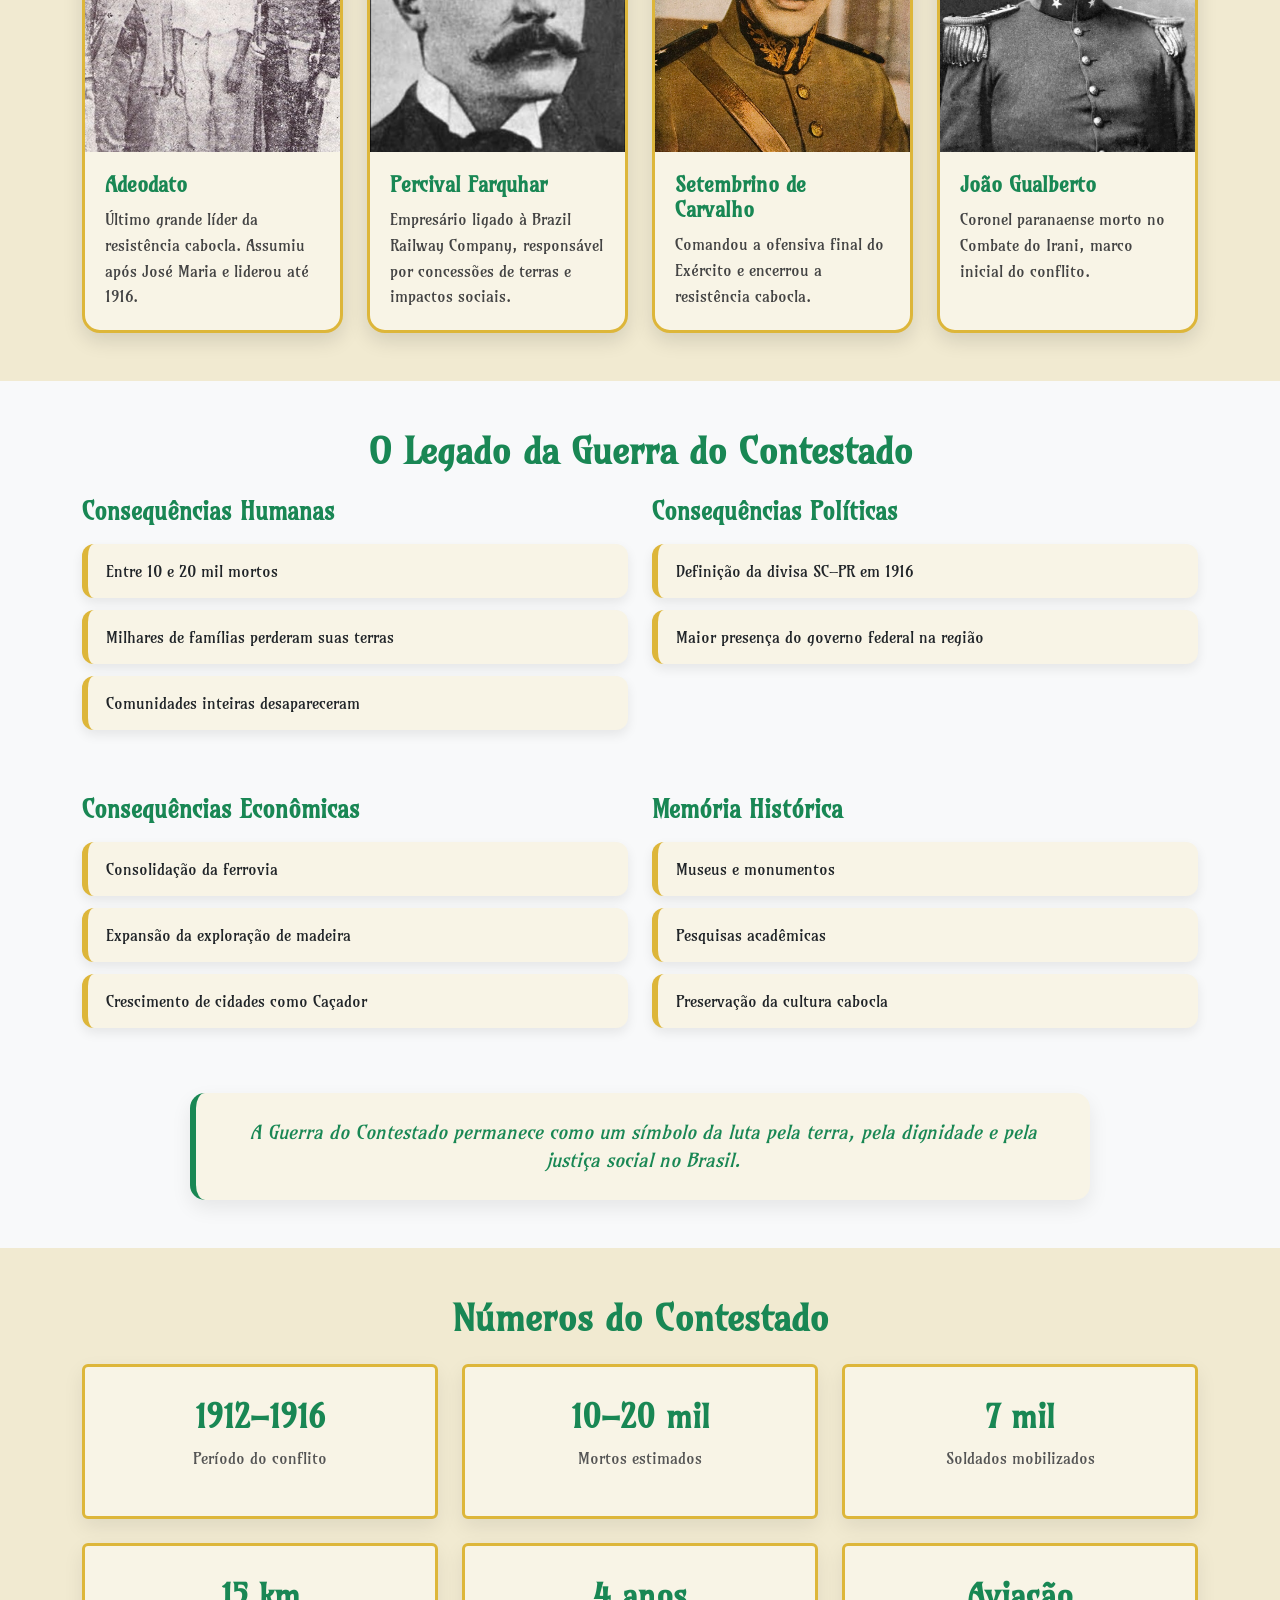
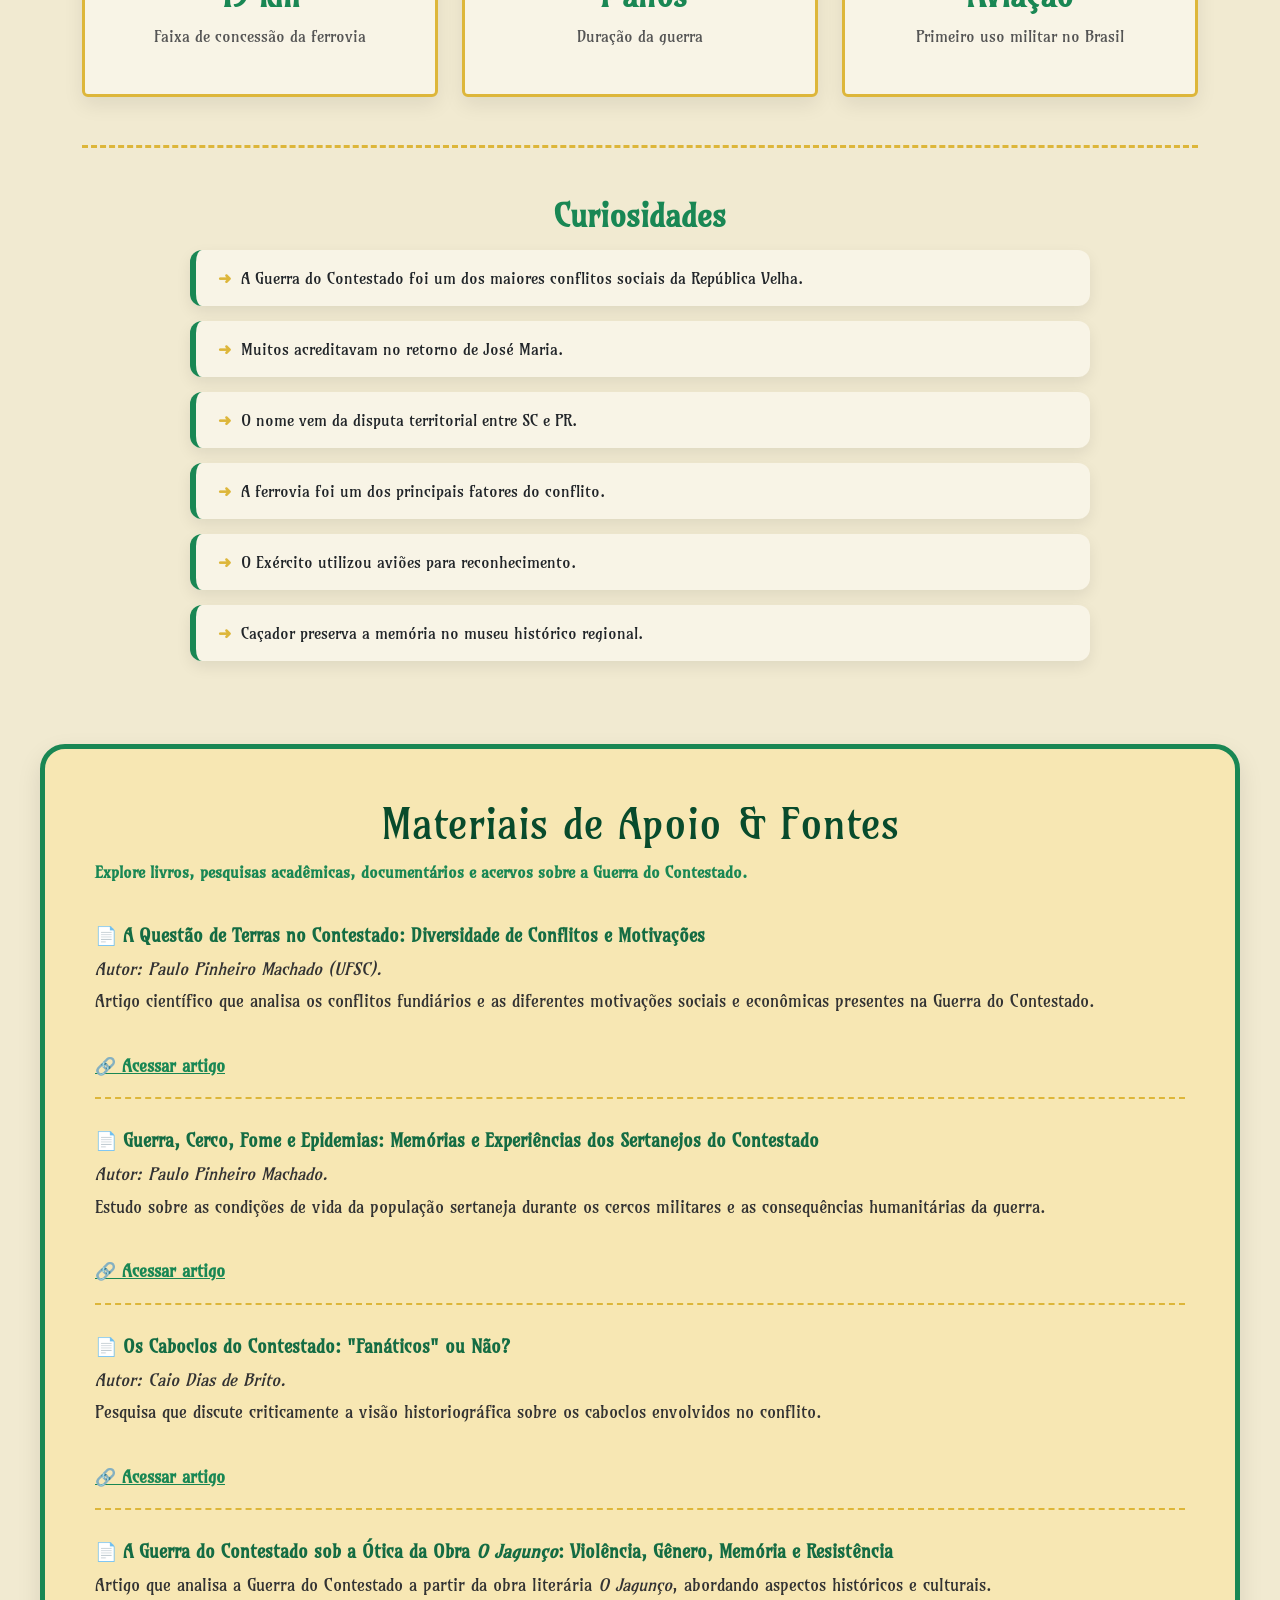
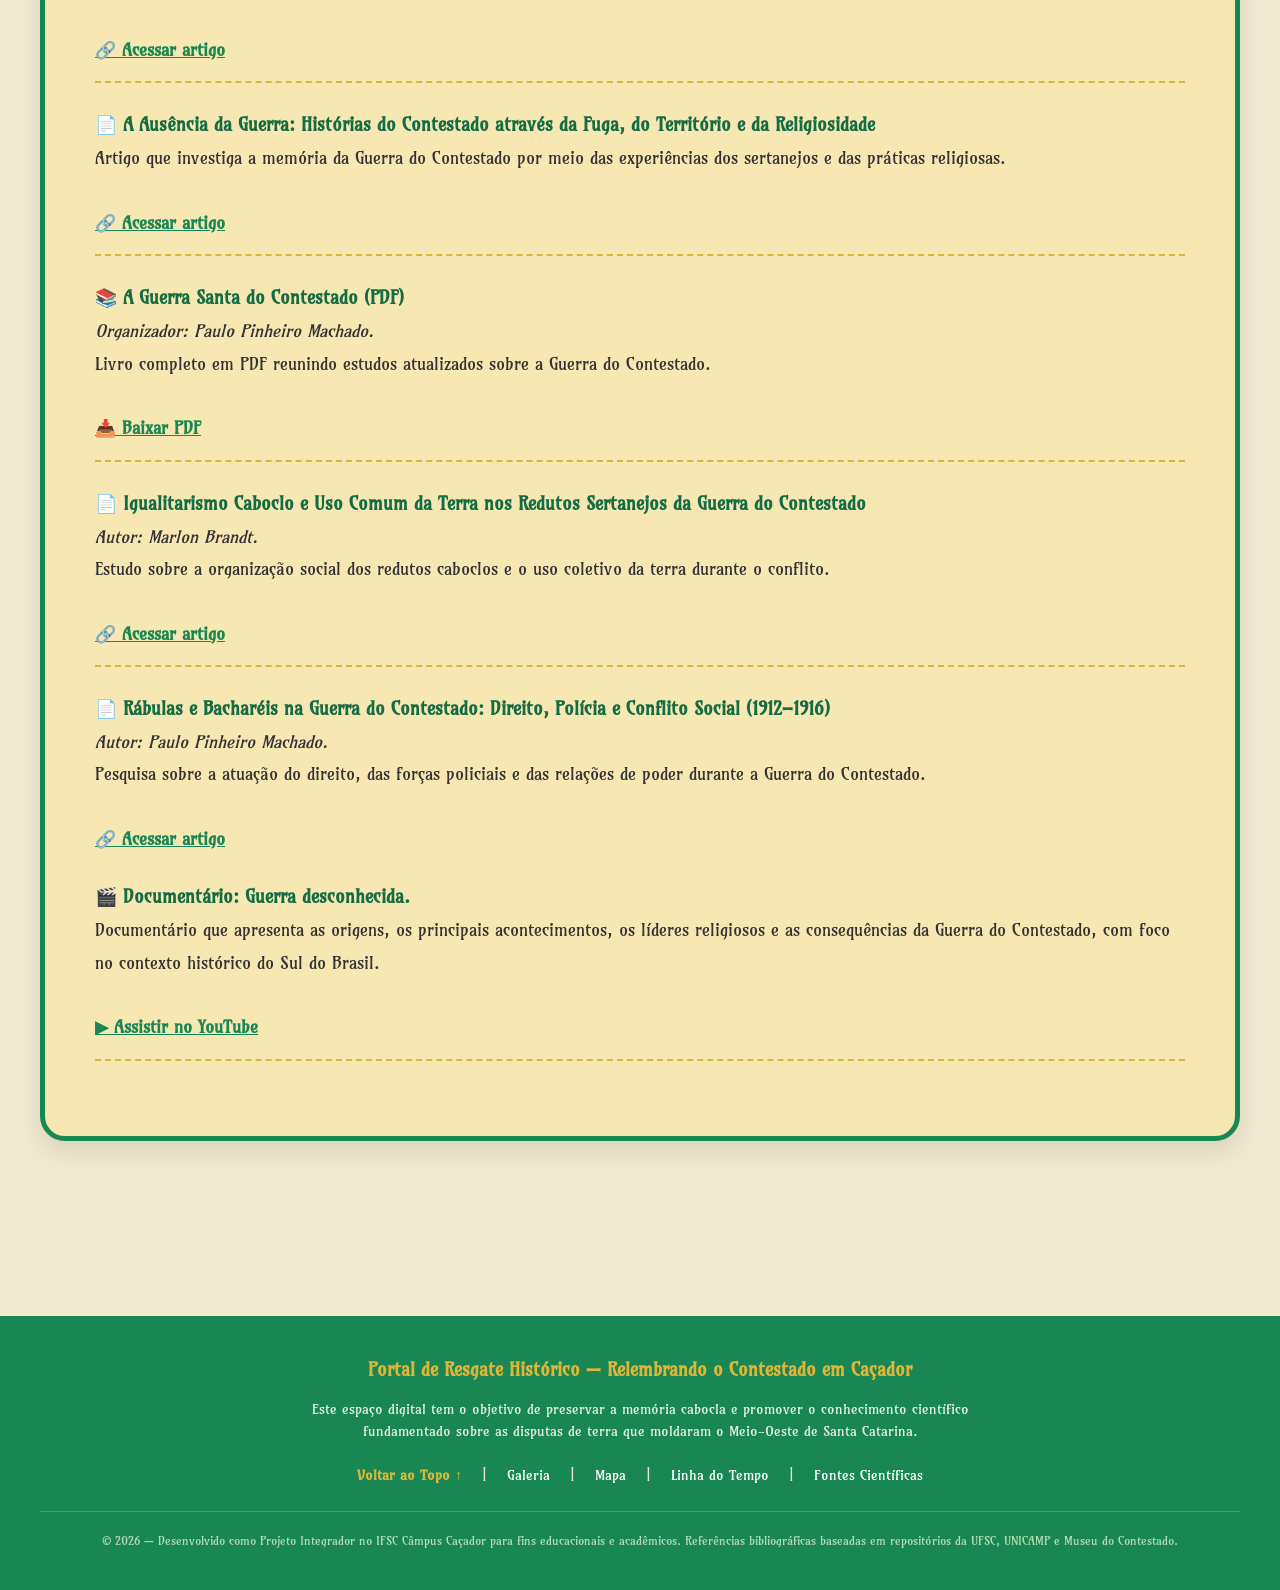
==== commit c44164ee: "atualização" ====
--- a/index.html
+++ b/index.html
@@ -82,7 +82,7 @@
 
         <div class="container">
 
-            <h2 class="text-center mb-3">O trem.</h2>
+            <h2 class="text-center mb-3">O trem e museu.</h2>
 
             <p class="text-center mb-5 text-secondary">
          Registros da cidade de Caçador.
@@ -748,7 +748,7 @@
                         </li>
                         <li style="margin-bottom:25px; border-bottom:2px dashed #DDB63A; padding-bottom:15px;">
                             <strong style="color:#146c43; font-size:18px;">
-                                🎬 Documentário: Guerra do Contestado
+                                🎬 Documentário: Guerra desconhecida.
                             </strong><br>
 
                             Documentário que apresenta as origens, os principais acontecimentos, os líderes religiosos e
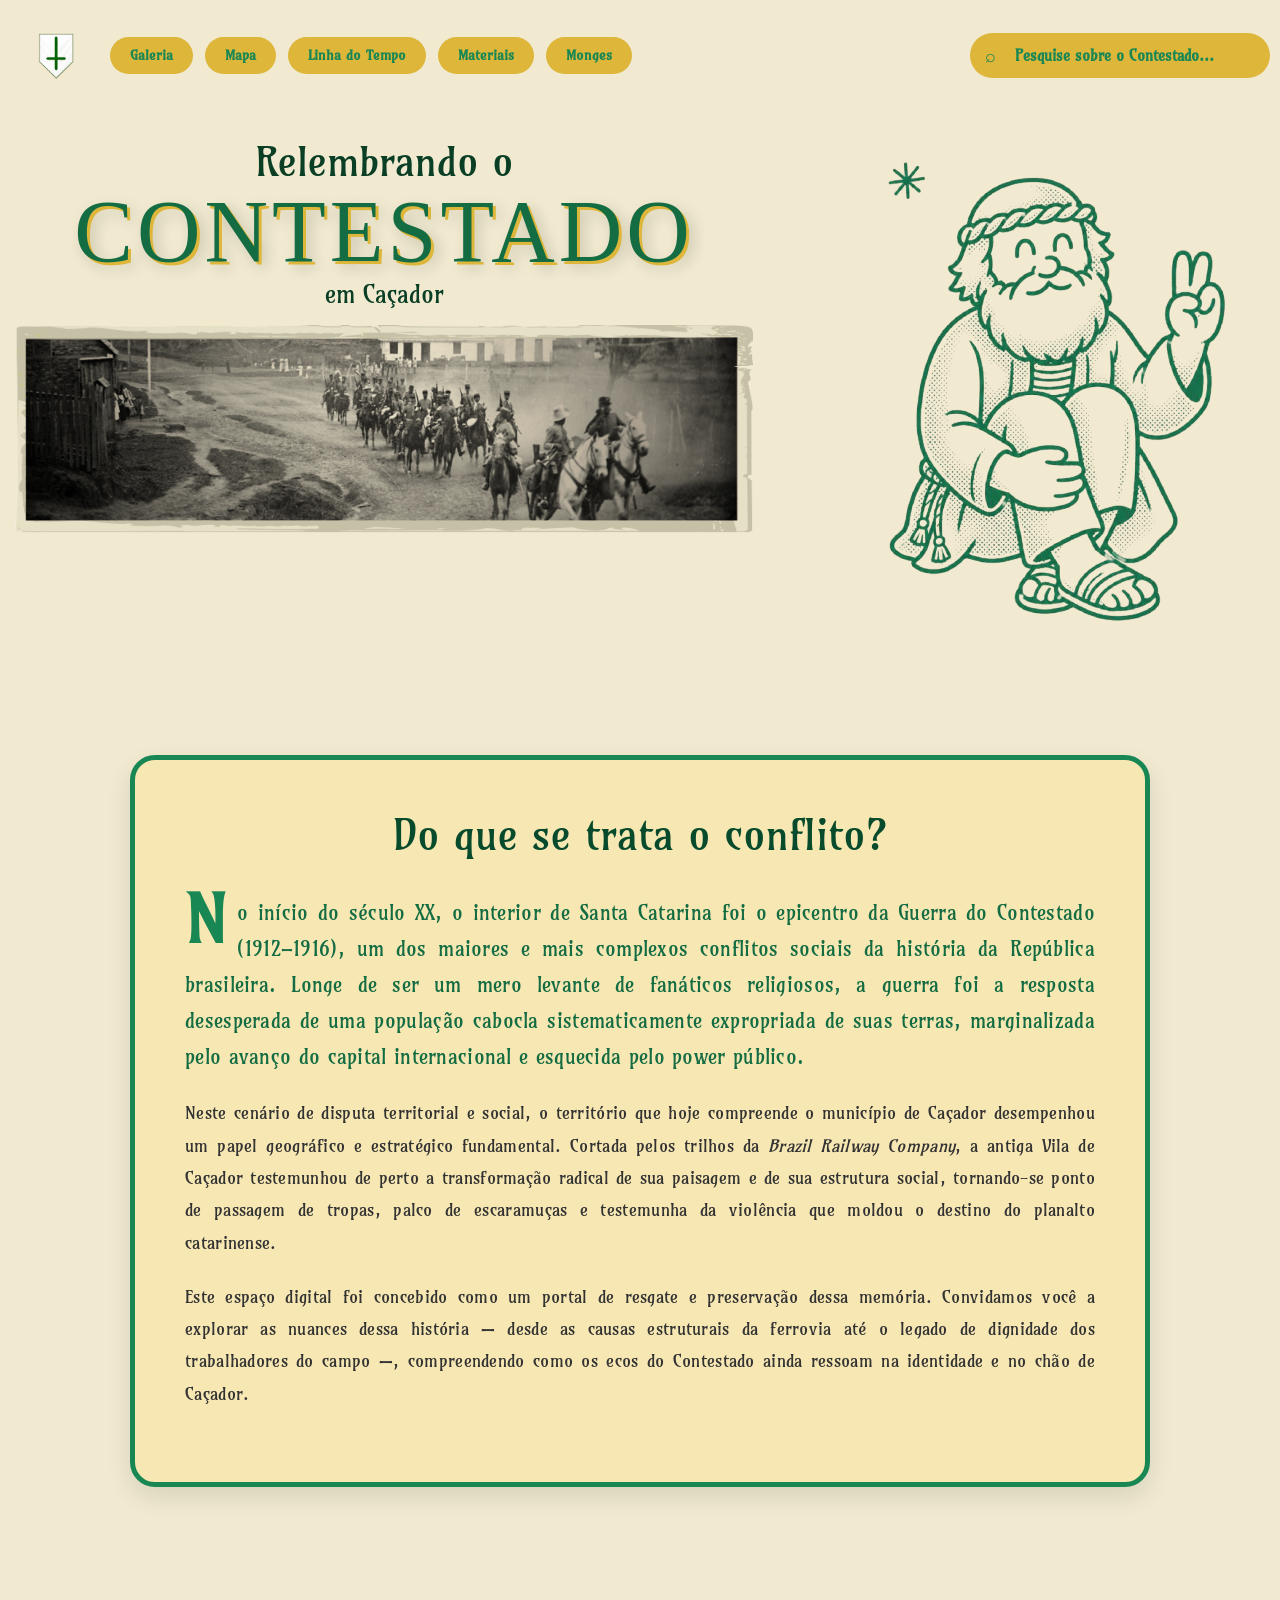
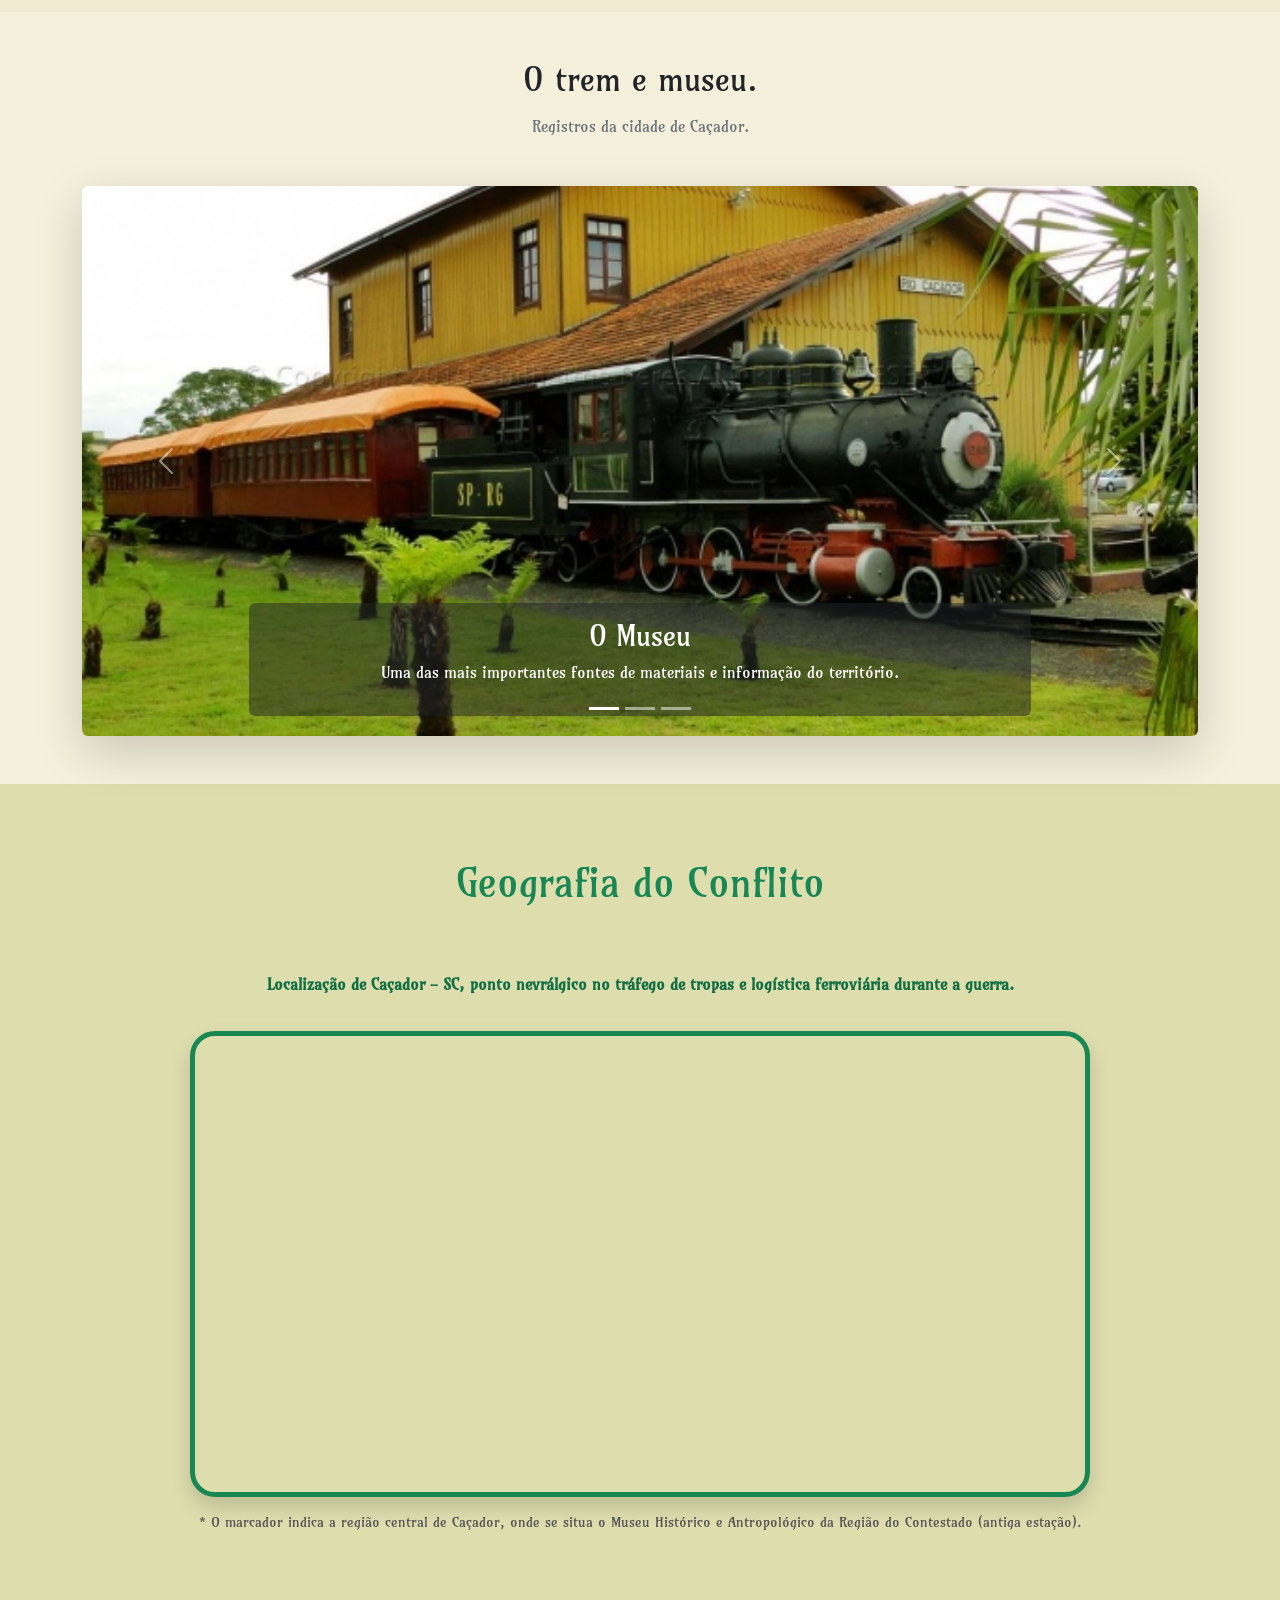
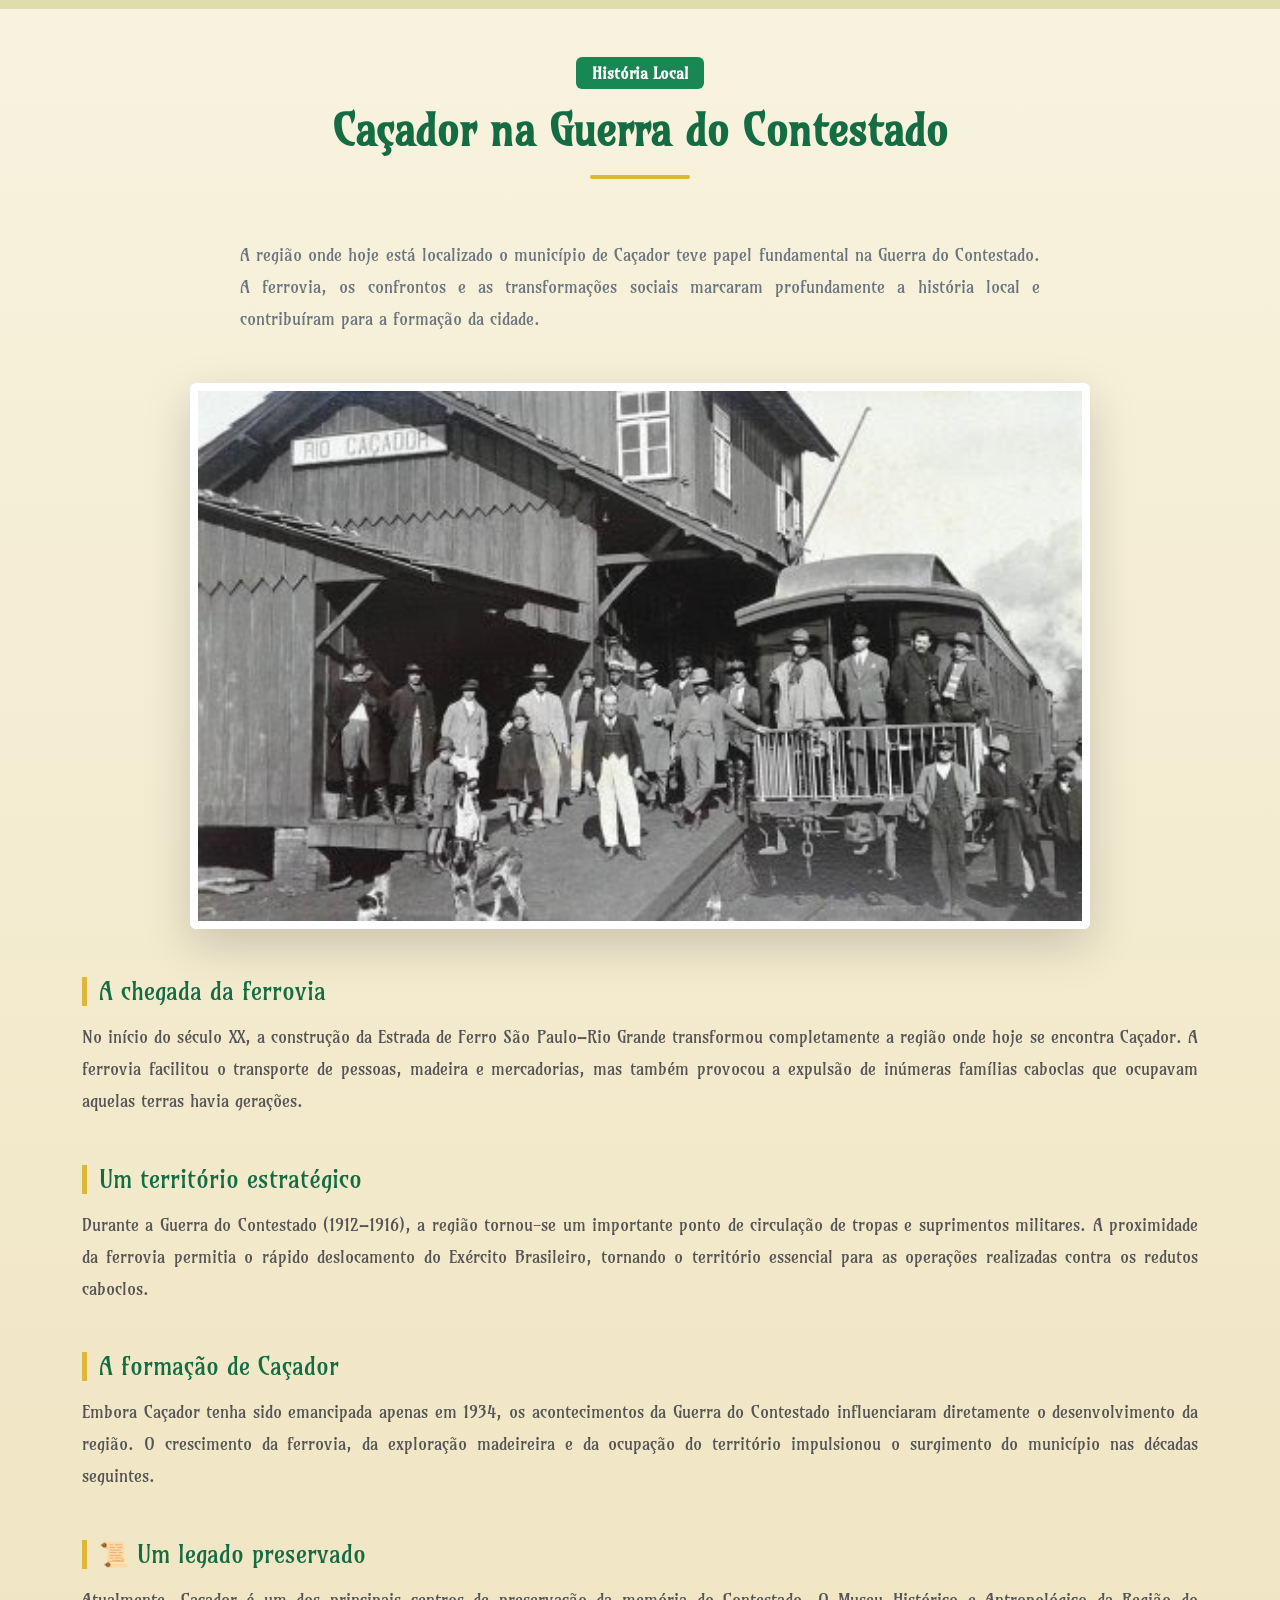
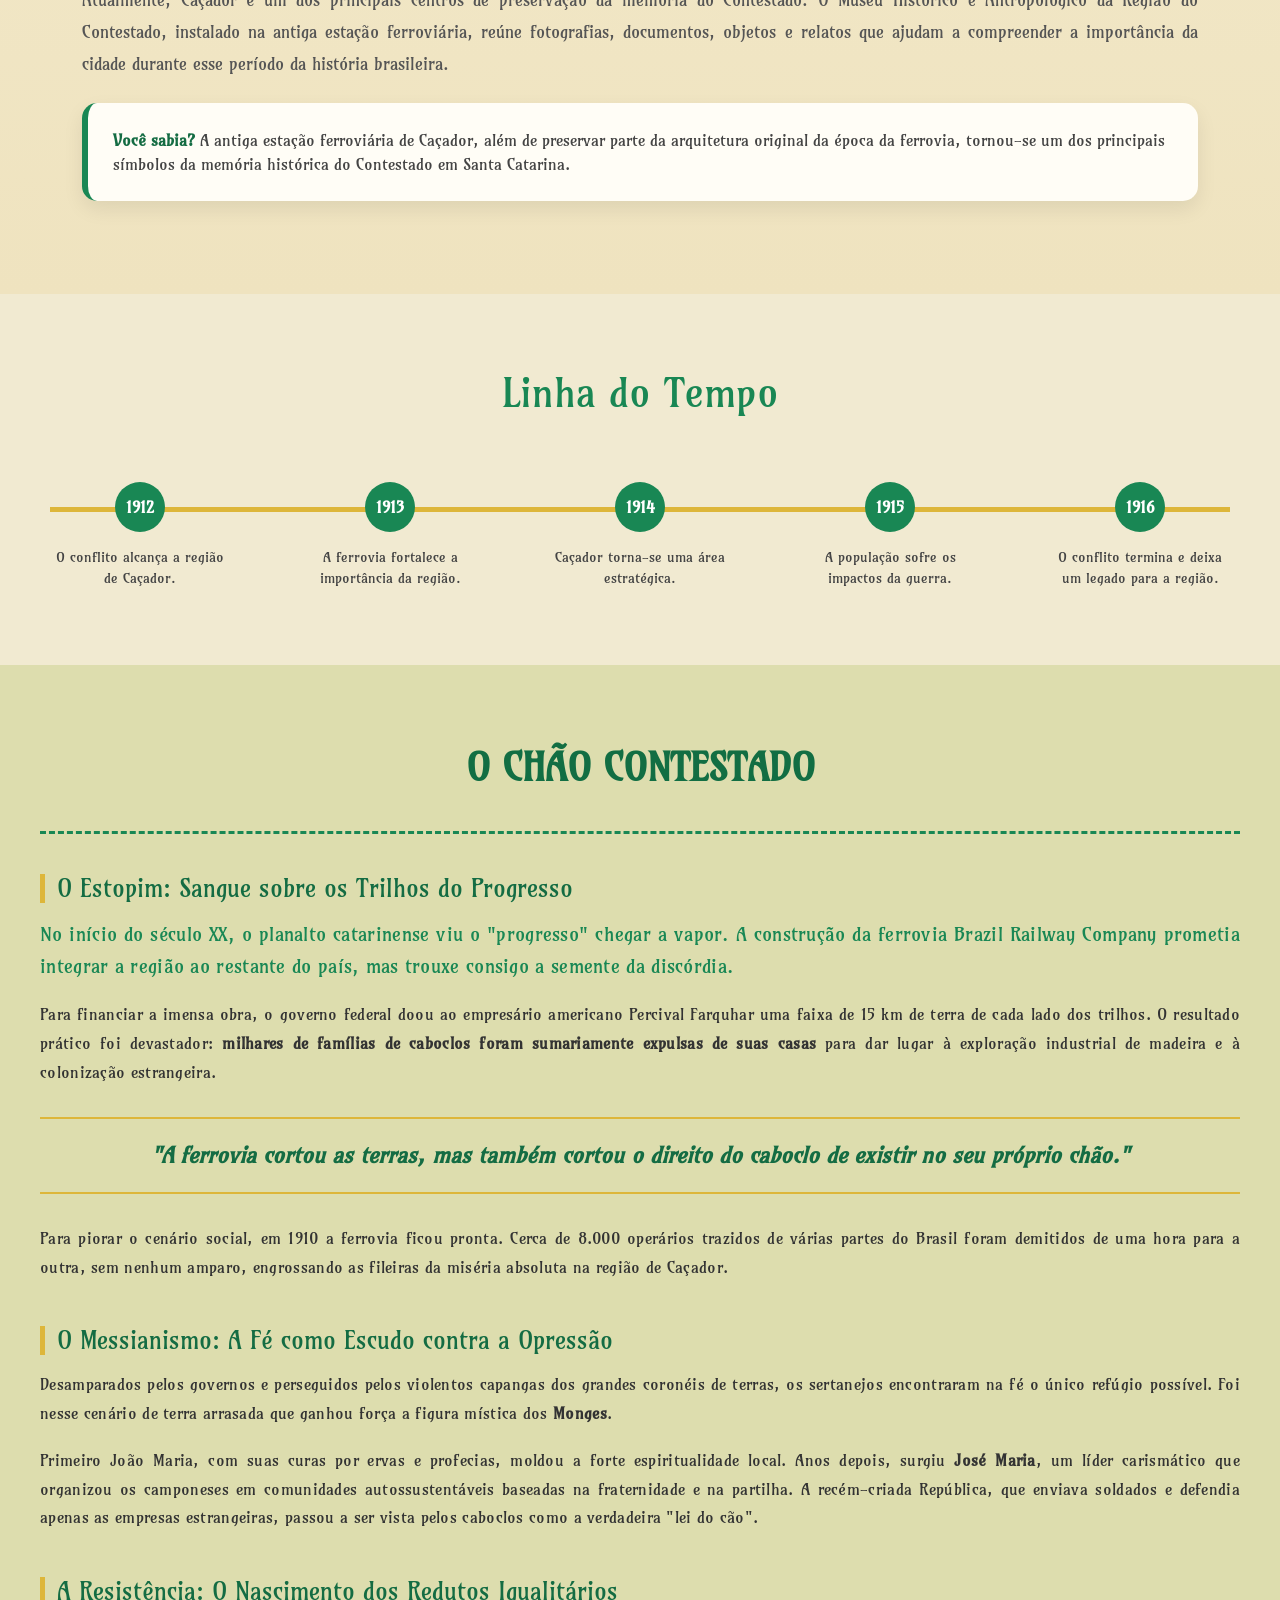
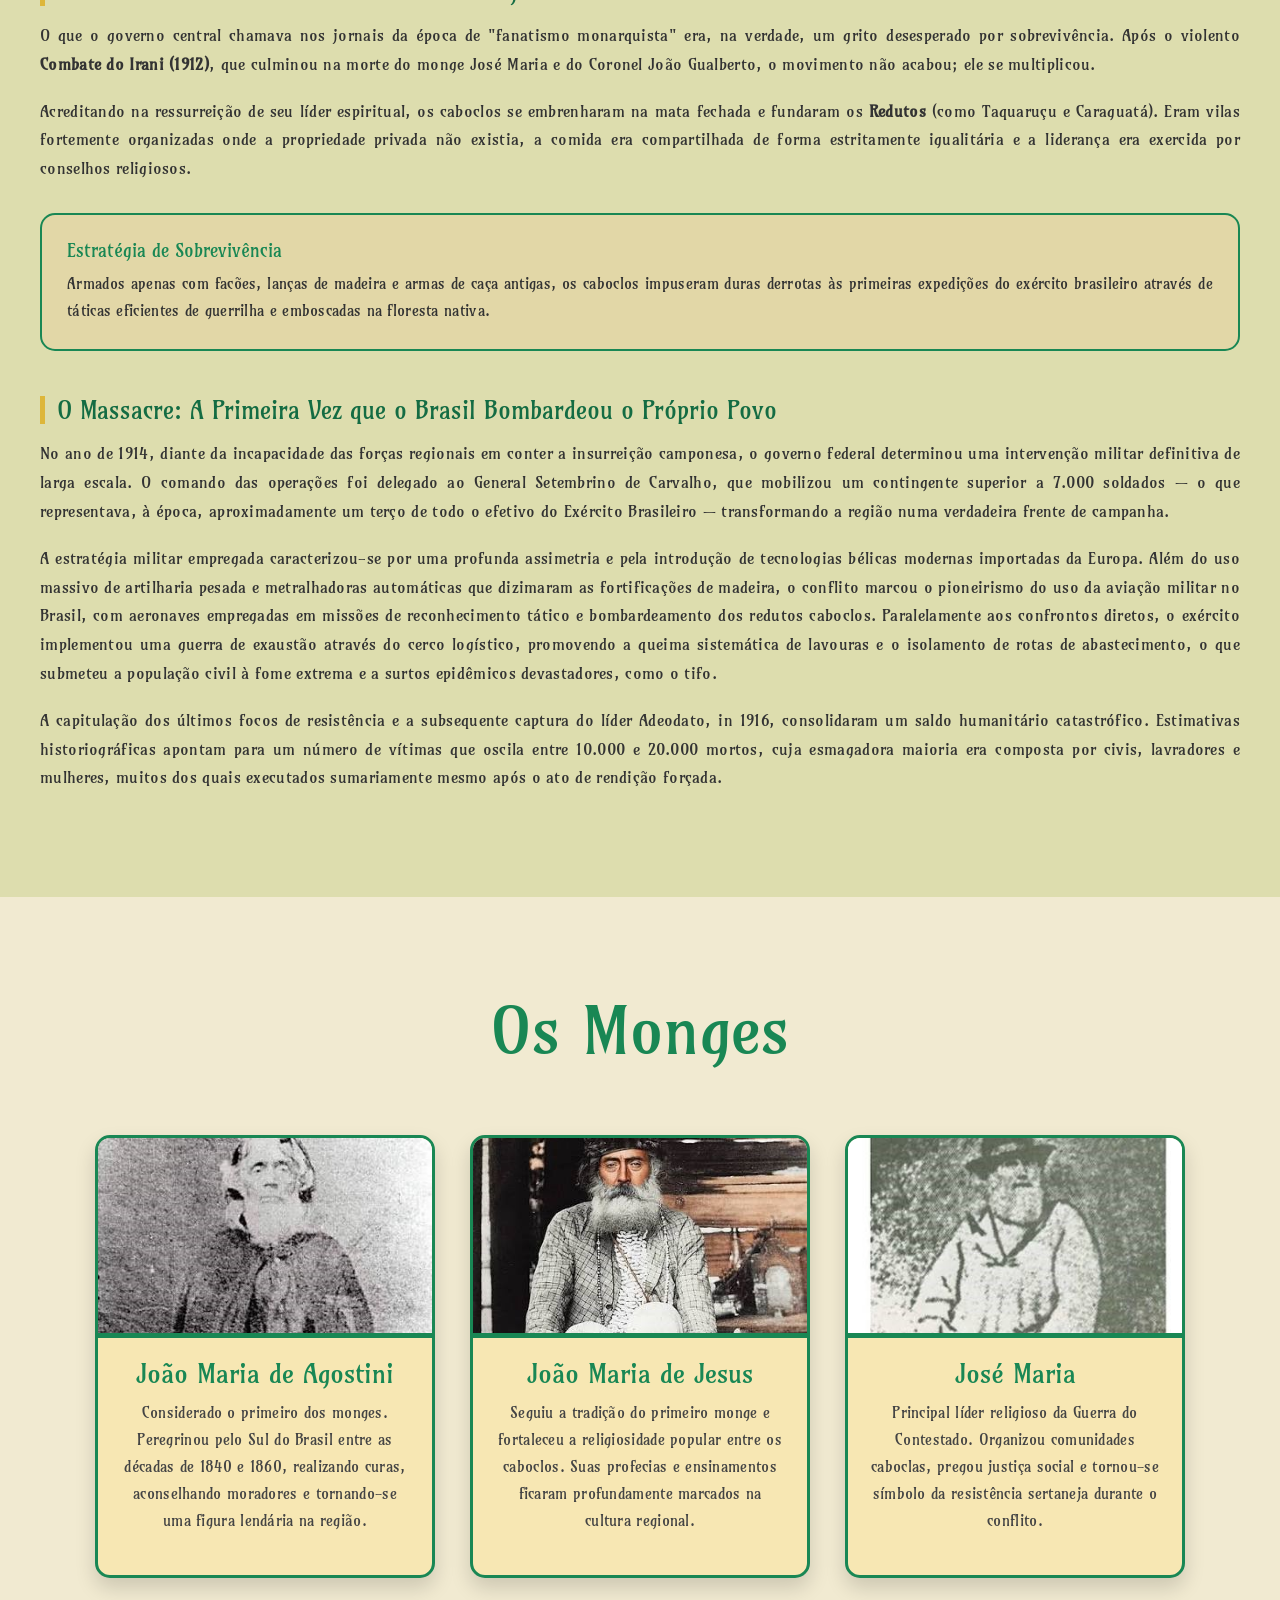
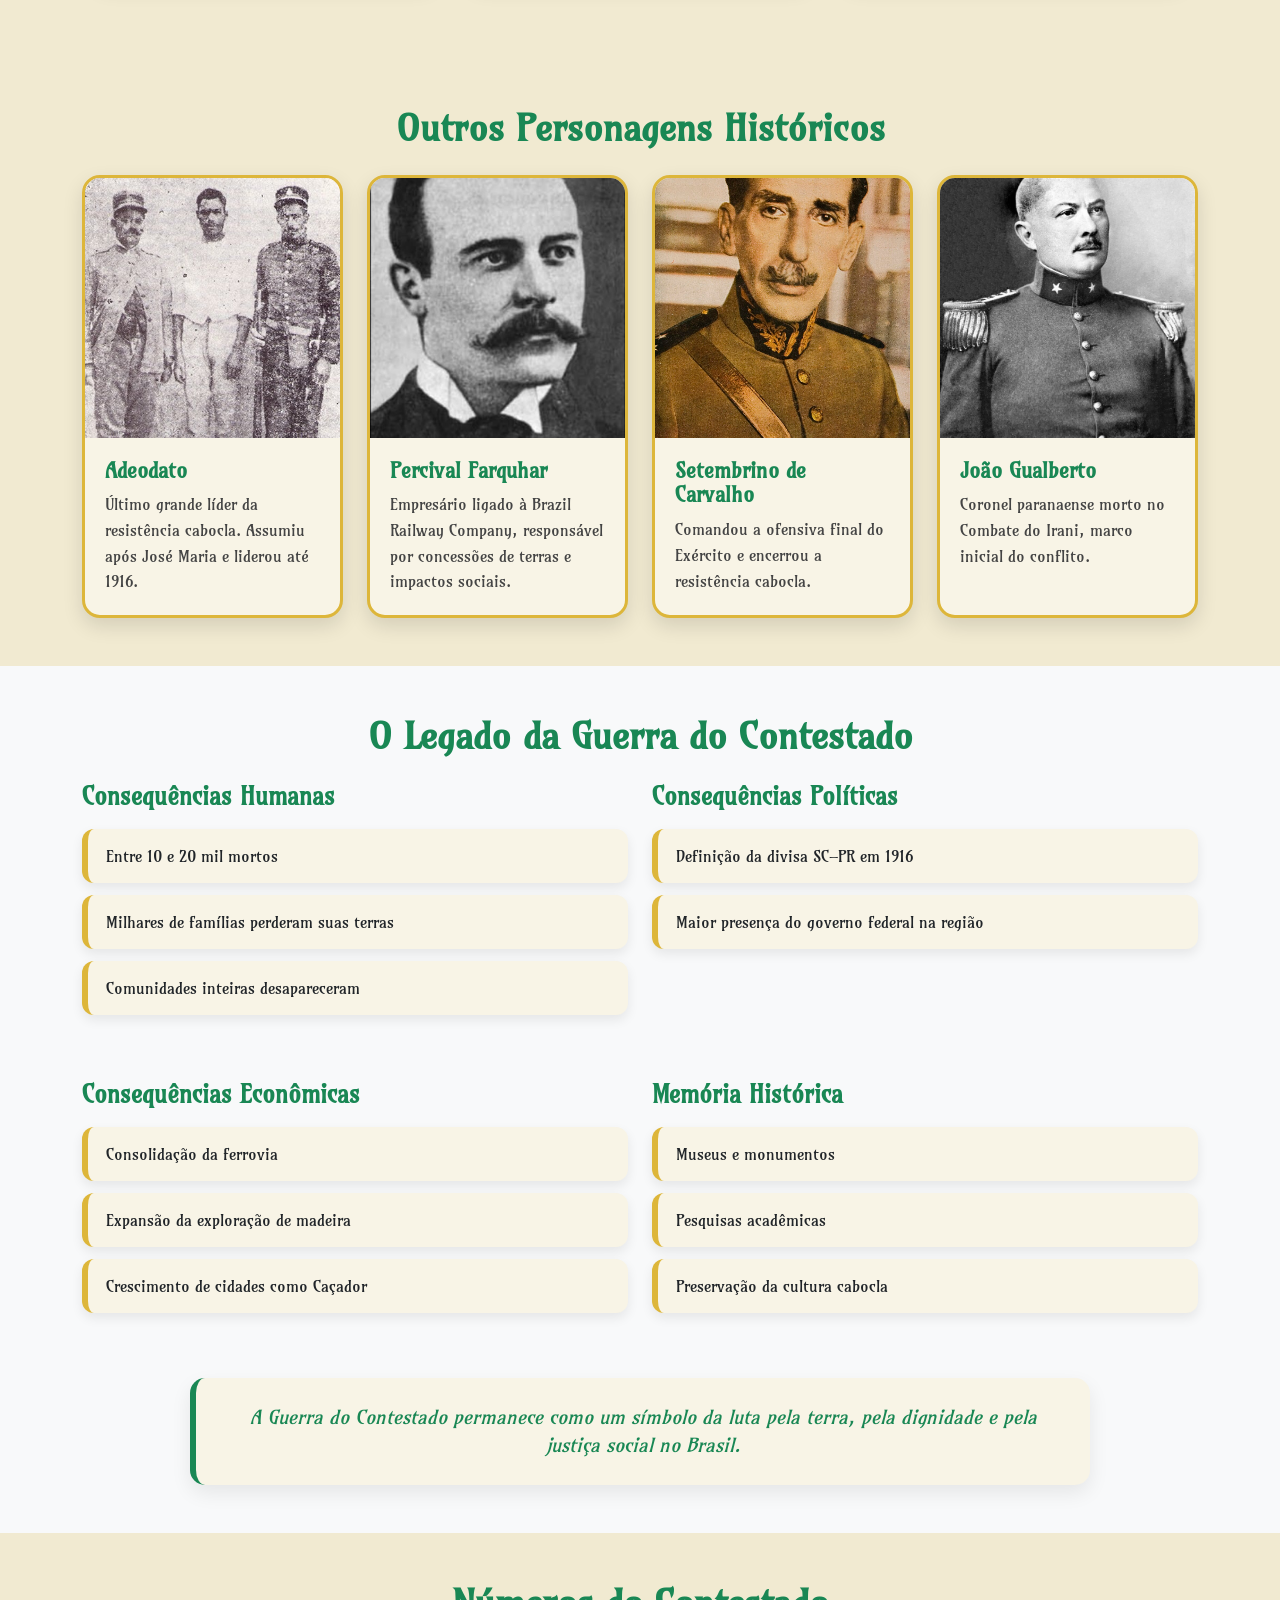
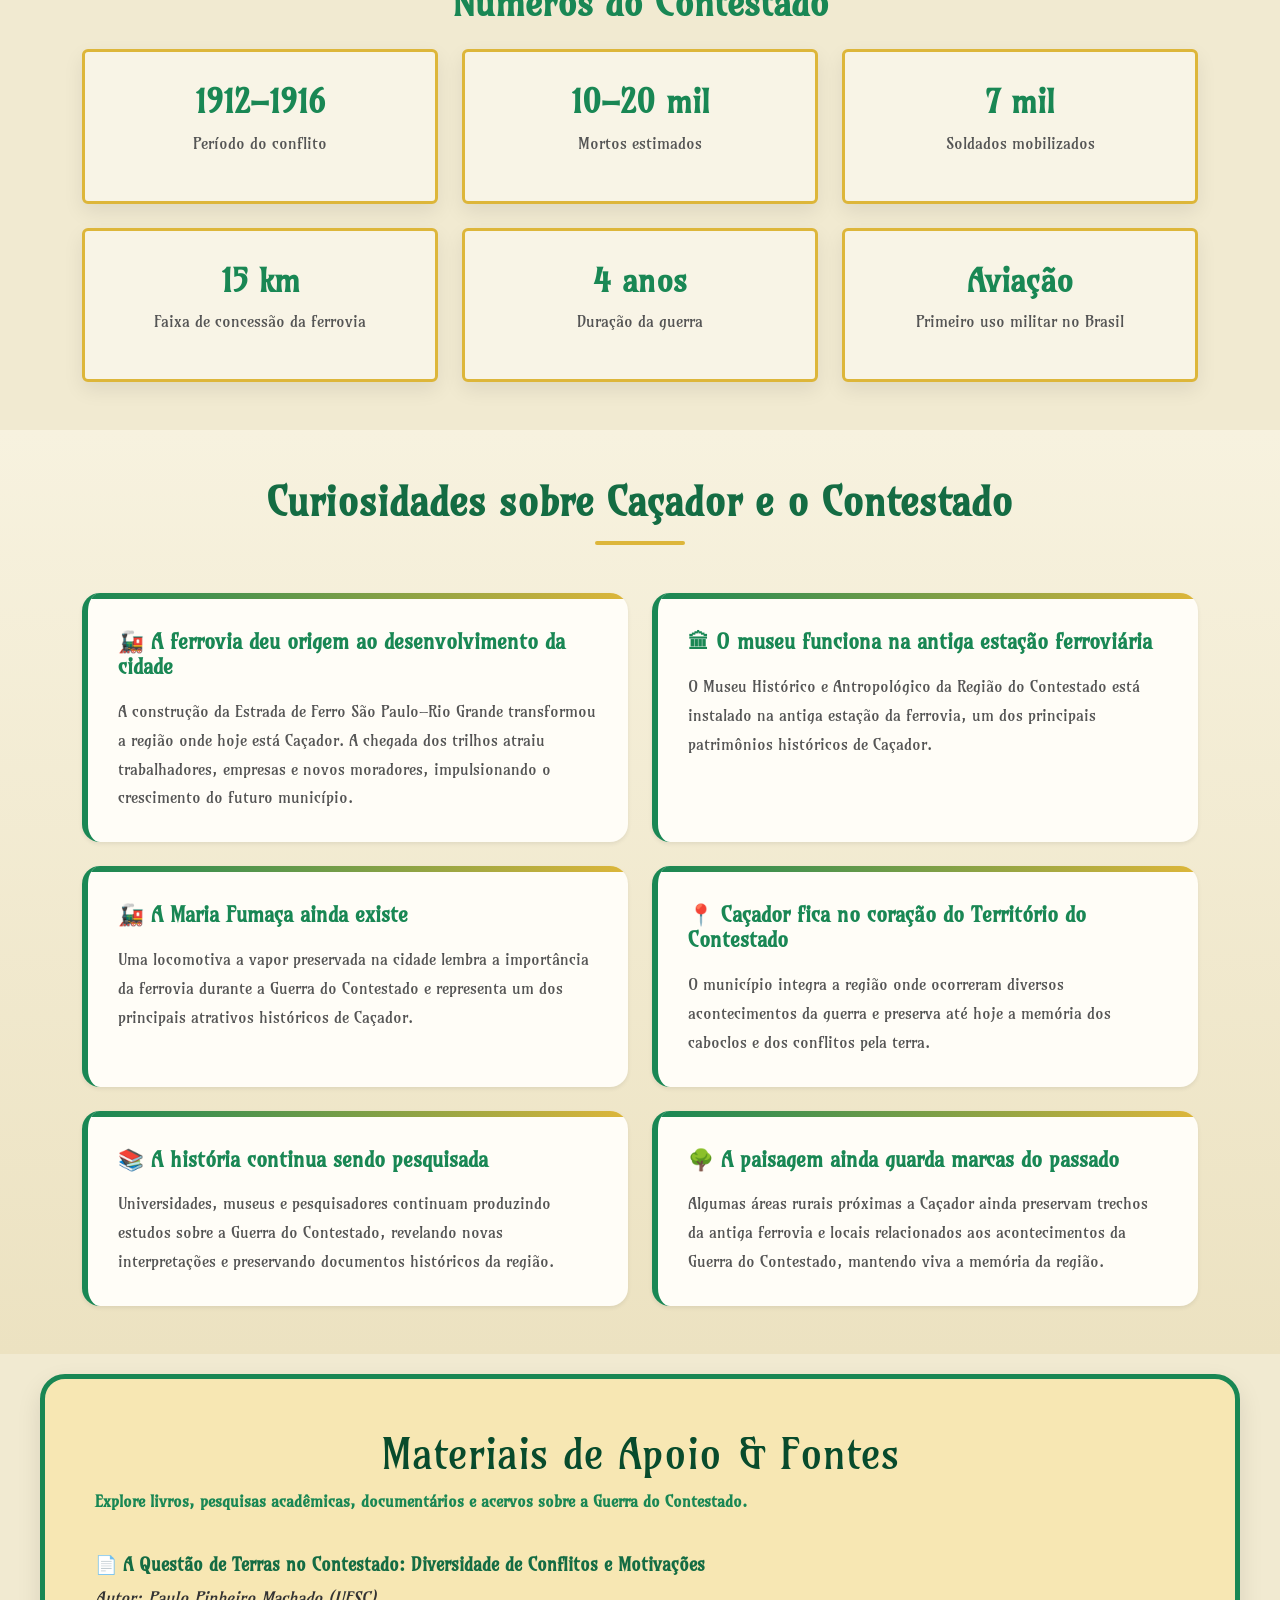
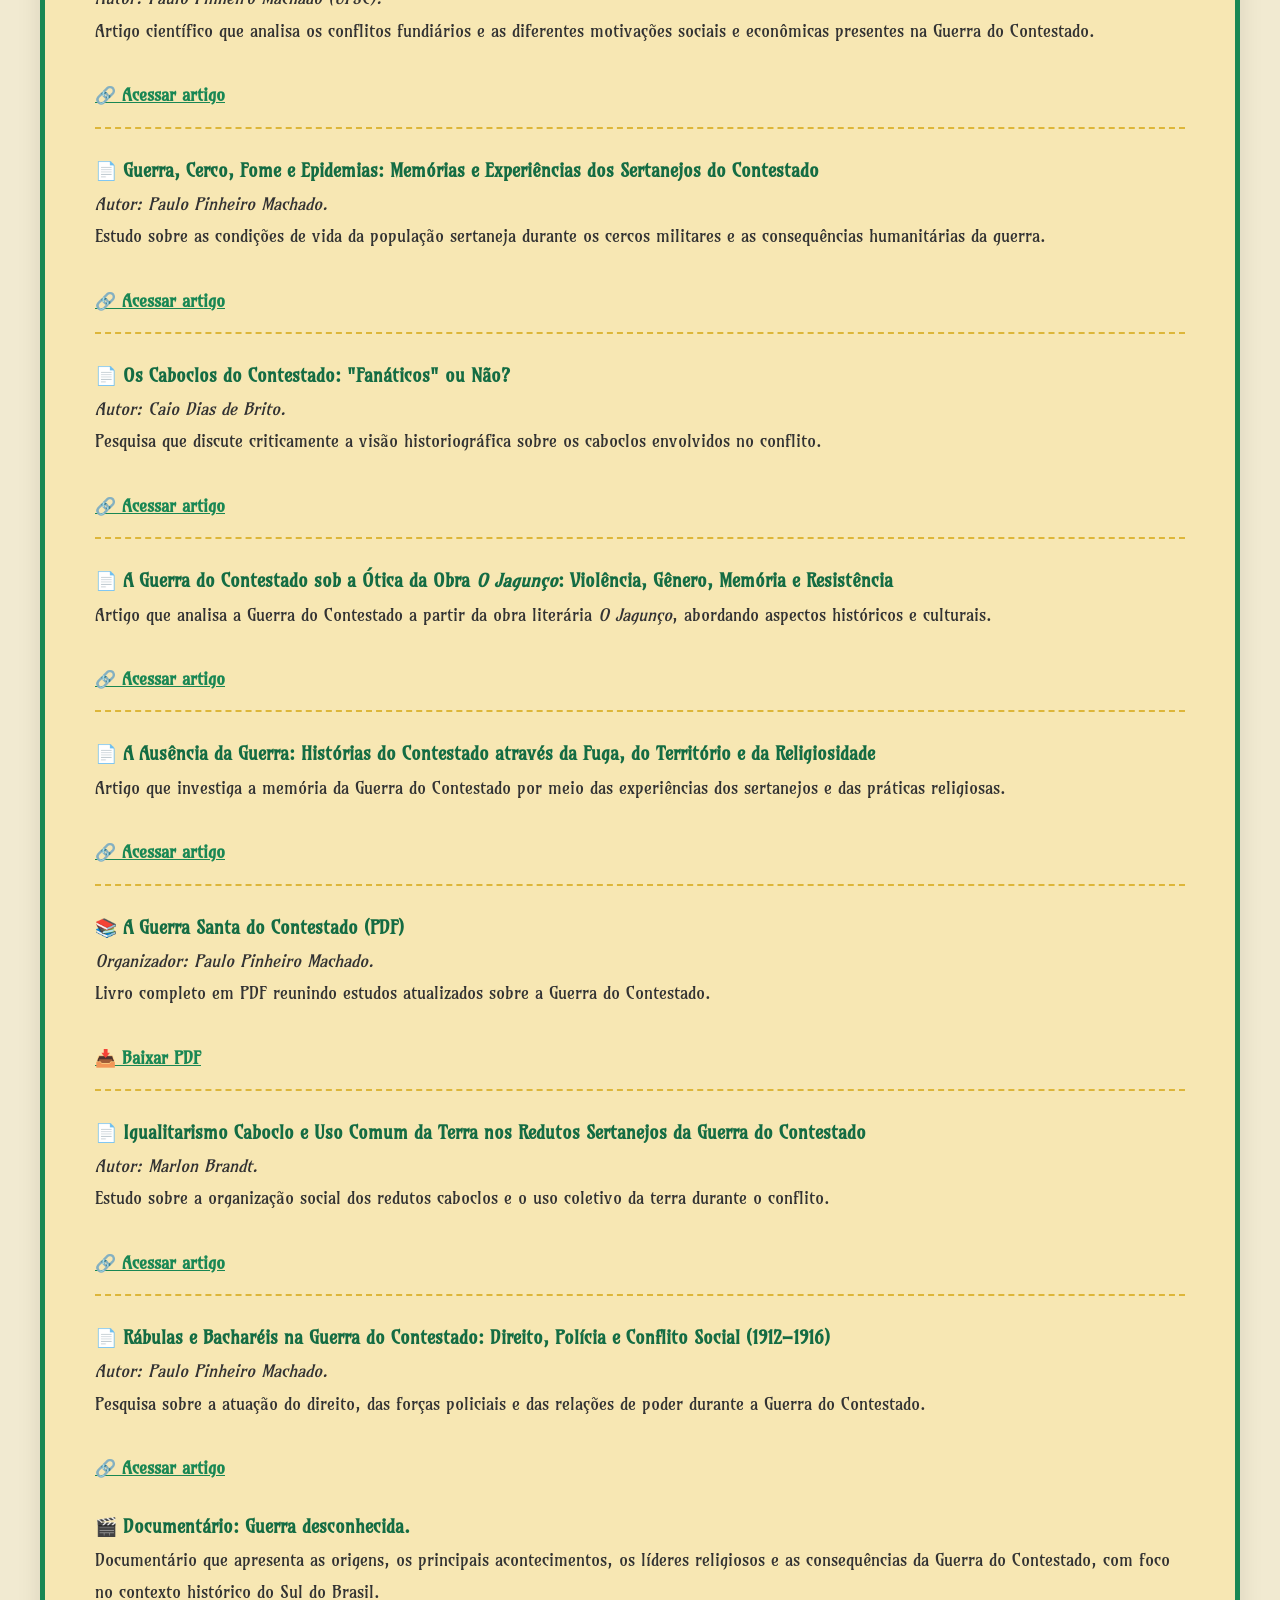
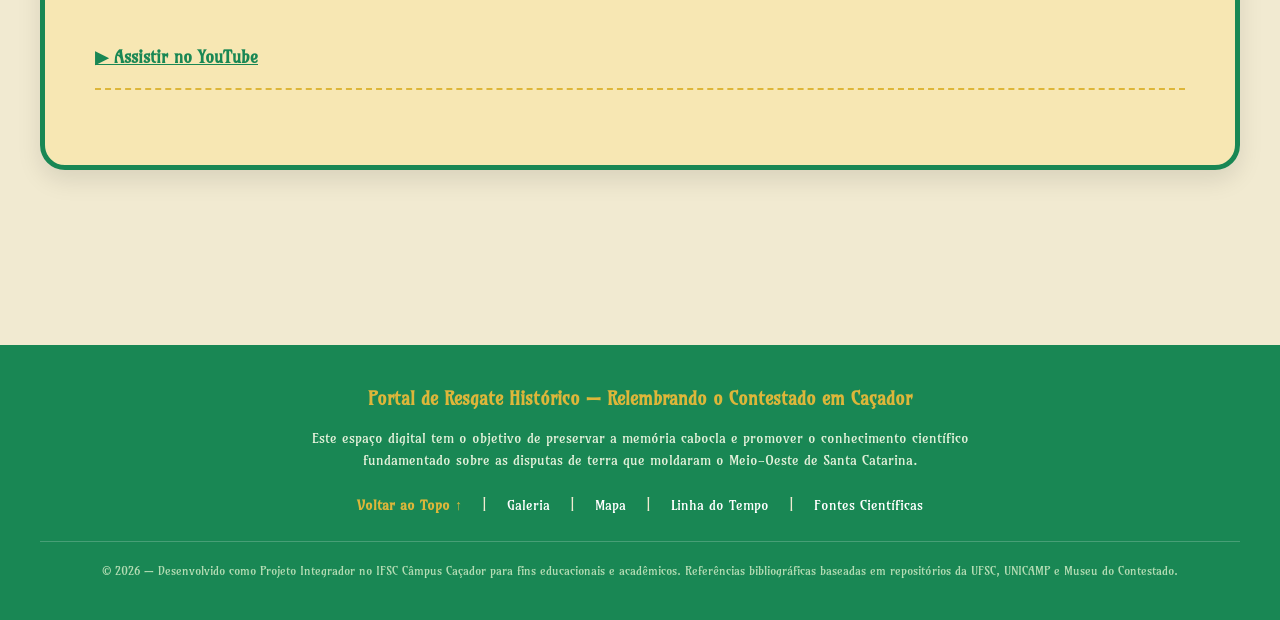
==== commit 2d2a6215: "," ====
--- a/index.html
+++ b/index.html
@@ -85,7 +85,7 @@
             <h2 class="text-center mb-3">O trem e museu.</h2>
 
             <p class="text-center mb-5 text-secondary">
-         Registros da cidade de Caçador.
+                Registros da cidade de Caçador.
             </p>
 
             <div id="carouselGaleria" class="carousel slide shadow-lg rounded overflow-hidden" data-bs-ride="carousel">
@@ -117,7 +117,7 @@
                             <h3>O Museu</h3>
 
                             <p>
-                               Uma das mais importantes fontes de materiais e informação do território.
+                                Uma das mais importantes fontes de materiais e informação do território.
                             </p>
 
                         </div>
@@ -126,15 +126,15 @@
 
                     <div class="carousel-item">
 
-                        <img src="./img/trem2.jpeg" class="d-block w-100"
-                            style="height:550px; object-fit:cover;" alt="Ferrovia">
+                        <img src="./img/trem2.jpeg" class="d-block w-100" style="height:550px; object-fit:cover;"
+                            alt="Ferrovia">
 
                         <div class="carousel-caption d-none d-md-block bg-dark bg-opacity-50 rounded p-3">
 
                             <h3>A Maria Fumaça</h3>
 
                             <p>
-                             O trem histórico, agora presente como um ponto de visitação.
+                                O trem histórico, agora presente como um ponto de visitação.
                             </p>
 
                         </div>
@@ -143,15 +143,15 @@
 
                     <div class="carousel-item">
 
-                        <img src="./img/trem-1.webp" class="d-block w-100"
-                            style="height:550px; object-fit:cover;" alt="Forças Federais">
+                        <img src="./img/trem-1.webp" class="d-block w-100" style="height:550px; object-fit:cover;"
+                            alt="Forças Federais">
 
                         <div class="carousel-caption d-none d-md-block bg-dark bg-opacity-50 rounded p-3">
 
                             <h3>Visão ampla.</h3>
 
                             <p>
-                               
+
                             </p>
 
                         </div>
@@ -197,32 +197,124 @@
         <p style="margin-top: 15px; font-size: 14px; color: #555;">* O marcador indica a região central de Caçador, onde
             se situa o Museu Histórico e Antropológico da Região do Contestado (antiga estação).</p>
     </section>
-
+    <section id="cacador-guerra" class="py-5">
+
+        <div class="container">
+
+            <div class="text-center mb-5">
+
+                <span class="badge bg-success px-3 py-2 mb-3 fs-6">
+                    História Local
+                </span>
+
+                <h2>Caçador na Guerra do Contestado</h2>
+
+                <p class="lead text-secondary mx-auto" style="max-width:800px;">
+                    A região onde hoje está localizado o município de Caçador teve papel fundamental na Guerra do
+                    Contestado. A ferrovia, os confrontos e as transformações sociais marcaram profundamente a história
+                    local e contribuíram para a formação da cidade.
+                </p>
+
+            </div>
+
+            <div class="text-center mb-5">
+
+                <img src="./img/ferrovia.jpg" class="img-fluid rounded shadow-lg" style="max-width:900px;"
+                    alt="Região de Caçador durante o Contestado">
+
+            </div>
+
+            <div class="bloco-conteudo mb-5">
+
+                <h3> A chegada da ferrovia</h3>
+
+                <p>
+                    No início do século XX, a construção da Estrada de Ferro São Paulo–Rio Grande transformou
+                    completamente a região onde hoje se encontra Caçador. A ferrovia facilitou o transporte de pessoas,
+                    madeira e mercadorias, mas também provocou a expulsão de inúmeras famílias caboclas que ocupavam
+                    aquelas terras havia gerações.
+                </p>
+
+            </div>
+
+            <div class="bloco-conteudo mb-5">
+
+                <h3>Um território estratégico</h3>
+
+                <p>
+                    Durante a Guerra do Contestado (1912–1916), a região tornou-se um importante ponto de circulação de
+                    tropas e suprimentos militares. A proximidade da ferrovia permitia o rápido deslocamento do Exército
+                    Brasileiro, tornando o território essencial para as operações realizadas contra os redutos caboclos.
+                </p>
+
+            </div>
+
+            <div class="bloco-conteudo mb-5">
+
+                <h3> A formação de Caçador</h3>
+
+                <p>
+                    Embora Caçador tenha sido emancipada apenas em 1934, os acontecimentos da Guerra do Contestado
+                    influenciaram diretamente o desenvolvimento da região. O crescimento da ferrovia, da exploração
+                    madeireira e da ocupação do território impulsionou o surgimento do município nas décadas seguintes.
+                </p>
+
+            </div>
+
+            <div class="bloco-conteudo">
+
+                <h3>📜 Um legado preservado</h3>
+
+                <p>
+                    Atualmente, Caçador é um dos principais centros de preservação da memória do Contestado. O Museu
+                    Histórico e Antropológico da Região do Contestado, instalado na antiga estação ferroviária, reúne
+                    fotografias, documentos, objetos e relatos que ajudam a compreender a importância da cidade durante
+                    esse período da história brasileira.
+                </p>
+
+                <div class="alert alert-success mt-4">
+                    <strong>Você sabia?</strong> A antiga estação ferroviária de Caçador, além de preservar parte da
+                    arquitetura original da época da ferrovia, tornou-se um dos principais símbolos da memória histórica
+                    do Contestado em Santa Catarina.
+                </div>
+
+            </div>
+
+        </div>
+
+    </section>
     <section id="linha-do-tempo" class="linha-tempo">
-        <h2>Ordem de eventos</h2>
-        <div class="timeline">
-            <div class="evento" onclick="abrirEvento('1912')">
-                <div class="ano">1912</div>
-                <p>Início da Guerra do Contestado.</p>
-            </div>
-            <div class="evento" onclick="abrirEvento('1913')">
-                <div class="ano">1913</div>
-                <p>Formação dos redutos caboclos.</p>
-            </div>
-            <div class="evento" onclick="abrirEvento('1914')">
-                <div class="ano">1914</div>
-                <p>Grandes confrontos militares.</p>
-            </div>
-            <div class="evento" onclick="abrirEvento('1915')">
-                <div class="ano">1915</div>
-                <p>Ofensiva final do Exército.</p>
-            </div>
-            <div class="evento" onclick="abrirEvento('1916')">
-                <div class="ano">1916</div>
-                <p>Fim da Guerra do Contestado.</p>
-            </div>
-        </div>
-    </section>
+    <h2>Linha do Tempo</h2>
+
+    <div class="timeline">
+
+        <div class="evento" onclick="abrirEvento('1912')">
+            <div class="ano">1912</div>
+            <p>O conflito alcança a região de Caçador.</p>
+        </div>
+
+        <div class="evento" onclick="abrirEvento('1913')">
+            <div class="ano">1913</div>
+            <p>A ferrovia fortalece a importância da região.</p>
+        </div>
+
+        <div class="evento" onclick="abrirEvento('1914')">
+            <div class="ano">1914</div>
+            <p>Caçador torna-se uma área estratégica.</p>
+        </div>
+
+        <div class="evento" onclick="abrirEvento('1915')">
+            <div class="ano">1915</div>
+            <p>A população sofre os impactos da guerra.</p>
+        </div>
+
+        <div class="evento" onclick="abrirEvento('1916')">
+            <div class="ano">1916</div>
+            <p>O conflito termina e deixa um legado para a região.</p>
+        </div>
+
+    </div>
+</section>
 
     <div id="modalTimeline" class="modal">
         <div class="modal-conteudo">
@@ -239,28 +331,54 @@
         const fechar = document.querySelector(".fechar");
 
         function abrirEvento(ano) {
+
+            const modal = document.getElementById("modalTimeline");
+            const titulo = document.getElementById("tituloEvento");
+            const texto = document.getElementById("textoEvento");
+
             switch (ano) {
+
                 case "1912":
-                    titulo.innerHTML = "1912 - Início da Guerra do Contestado";
-                    texto.innerHTML = "Em 22 de outubro de 1912 ocorreu o Combate do Irani, considerado o início da Guerra do Contestado. No confronto morreram José Maria, líder religioso dos caboclos, e o coronel João Gualberto, comandante das forças paranaenses. A morte de José Maria fortaleceu a crença de que ele retornaria para liderar seu povo.";
+
+                    titulo.innerHTML = "1912 — O conflito alcança a região de Caçador";
+
+                    texto.innerHTML = "Em 1912 teve início a Guerra do Contestado. A região onde hoje está localizado o município de Caçador passou a integrar a área dos conflitos devido à proximidade da Estrada de Ferro São Paulo–Rio Grande. A disputa pelas terras e o descontentamento das populações caboclas transformaram o território em uma área de grande importância para o desenvolvimento da guerra.";
+
                     break;
+
                 case "1913":
-                    titulo.innerHTML = "1913 - Formação dos Redutos";
-                    texto.innerHTML = "Os seguidores de José Maria organizaram comunidades chamadas redutos. Esses locais reuniam milhares de caboclos que buscavam proteção, praticavam sua fé e resistiam à expulsão de suas terras. O movement ganhou força em diversas regiões do Contestado.";
+
+                    titulo.innerHTML = "1913 — A ferrovia fortalece a importância da região";
+
+                    texto.innerHTML = "Durante 1913, a ferrovia tornou-se indispensável para o transporte de tropas, equipamentos e suprimentos do Exército Brasileiro. Ao mesmo tempo, a expansão das empresas ferroviárias e madeireiras intensificou os conflitos fundiários, afetando diretamente as comunidades que viviam na região onde hoje se encontra Caçador.";
+
                     break;
+
                 case "1914":
-                    titulo.innerHTML = "1914 - Intensificação dos Conflitos";
-                    texto.innerHTML = "O governo federal aumentou significativamente a presença militar na região. Grandes operações foram realizadas contra os redutos caboclos. Apesar das perdas, os sertanejos continuaram resistindo, transformando o conflito em uma verdadeira guerra.";
+
+                    titulo.innerHTML = "1914 — Caçador torna-se uma área estratégica";
+
+                    texto.innerHTML = "Em 1914, a região passou a desempenhar um papel estratégico nas operações militares. A proximidade da ferrovia facilitava o deslocamento das tropas federais e o abastecimento das campanhas contra os redutos caboclos, consolidando a importância do território para o governo.";
+
                     break;
+
                 case "1915":
-                    titulo.innerHTML = "1915 - Grande Ofensiva Militar";
-                    texto.innerHTML = "O general Setembrino de Carvalho assumiu o comando das operações militares. O Exército cercou os redutos, controlou estradas e intensificou os ataques. A resistência cabocla começou a enfraquecer diante da superioridade militar das tropas federais.";
+
+                    titulo.innerHTML = "1915 — Os impactos da guerra na população";
+
+                    texto.innerHTML = "Mesmo distante dos maiores campos de batalha, a população da região sofreu as consequências do conflito. Muitas famílias perderam suas terras, precisaram abandonar suas casas ou enfrentaram dificuldades econômicas provocadas pela guerra e pela expansão das empresas que atuavam no Contestado.";
+
                     break;
+
                 case "1916":
-                    titulo.innerHTML = "1916 - Fim da Guerra";
-                    texto.innerHTML = "Em 1916 os últimos focos de resistência foram derrotados. No mesmo ano foi assinado o acordo definitivo de limites entre Santa Catarina e Paraná. A Guerra do Contestado deixou milhares de mortos e tornou-se um dos maiores conflitos sociais da história do Brasil.";
+
+                    titulo.innerHTML = "1916 — O legado para Caçador";
+
+                    texto.innerHTML = "Com o fim da Guerra do Contestado, iniciou-se um período de reorganização da região. Nas décadas seguintes, o desenvolvimento impulsionado pela ferrovia contribuiu para a formação do município de Caçador, emancipado em 1934. Atualmente, a cidade preserva essa memória por meio do Museu Histórico e Antropológico da Região do Contestado e de seu patrimônio ferroviário.";
+
                     break;
             }
+
             modal.style.display = "flex";
         }
 
@@ -402,8 +520,7 @@
                 <!-- Adeodato -->
                 <div class="col-md-3">
                     <div class="card h-100">
-                        <img src="img/adeodato.jpg" class="card-img-top"
-                            alt="Adeodato">
+                        <img src="img/adeodato.jpg" class="card-img-top" alt="Adeodato">
                         <div class="card-body">
                             <h5 class="card-title">Adeodato</h5>
                             <p class="card-text">Último grande líder da resistência cabocla. Assumiu após José Maria e
@@ -415,8 +532,7 @@
                 <!-- Percival Farquhar -->
                 <div class="col-md-3">
                     <div class="card h-100">
-                        <img src="img/percival.jpg" class="card-img-top"
-                            alt="Percival Farquhar">
+                        <img src="img/percival.jpg" class="card-img-top" alt="Percival Farquhar">
                         <div class="card-body">
                             <h5 class="card-title">Percival Farquhar</h5>
                             <p class="card-text">Empresário ligado à Brazil Railway Company, responsável por concessões
@@ -441,8 +557,7 @@
                 <!-- João Gualberto -->
                 <div class="col-md-3">
                     <div class="card h-100">
-                        <img src="img/joao_gualberto.jpg" class="card-img-top"
-                            alt="João Gualberto">
+                        <img src="img/joao_gualberto.jpg" class="card-img-top" alt="João Gualberto">
                         <div class="card-body">
                             <h5 class="card-title">João Gualberto</h5>
                             <p class="card-text">Coronel paranaense morto no Combate do Irani, marco inicial do
@@ -513,75 +628,150 @@
 
 
 
-<section id="dados" class="py-5">
-  <div class="container">
-
-    <h2 class="text-center mb-4">Números do Contestado</h2>
-
-    <div class="row g-4 text-center">
-
-      <div class="col-md-4">
-        <div class="p-3 border rounded">
-          <h3>1912–1916</h3>
-          <p>Período do conflito</p>
-        </div>
-      </div>
-
-      <div class="col-md-4">
-        <div class="p-3 border rounded">
-          <h3>10–20 mil</h3>
-          <p>Mortos estimados</p>
-        </div>
-      </div>
-
-      <div class="col-md-4">
-        <div class="p-3 border rounded">
-          <h3>7 mil</h3>
-          <p>Soldados mobilizados</p>
-        </div>
-      </div>
-
-      <div class="col-md-4">
-        <div class="p-3 border rounded">
-          <h3>15 km</h3>
-          <p>Faixa de concessão da ferrovia</p>
-        </div>
-      </div>
-
-      <div class="col-md-4">
-        <div class="p-3 border rounded">
-          <h3>4 anos</h3>
-          <p>Duração da guerra</p>
-        </div>
-      </div>
-
-      <div class="col-md-4">
-        <div class="p-3 border rounded">
-          <h3>Aviação</h3>
-          <p>Primeiro uso militar no Brasil</p>
-        </div>
-      </div>
-
-    </div>
-
-    <hr class="my-5">
-
-    <h3 class="text-center mb-3">Curiosidades</h3>
-
-    <ul>
-      <li>A Guerra do Contestado foi um dos maiores conflitos sociais da República Velha.</li>
-      <li>Muitos acreditavam no retorno de José Maria.</li>
-      <li>O nome vem da disputa territorial entre SC e PR.</li>
-      <li>A ferrovia foi um dos principais fatores do conflito.</li>
-      <li>O Exército utilizou aviões para reconhecimento.</li>
-      <li>Caçador preserva a memória no museu histórico regional.</li>
-    </ul>
-
-  </div>
-</section>
-
-
-
+    <section id="dados" class="py-5">
+        <div class="container">
+
+            <h2 class="text-center mb-4">Números do Contestado</h2>
+
+            <div class="row g-4 text-center">
+
+                <div class="col-md-4">
+                    <div class="p-3 border rounded">
+                        <h3>1912–1916</h3>
+                        <p>Período do conflito</p>
+                    </div>
+                </div>
+
+                <div class="col-md-4">
+                    <div class="p-3 border rounded">
+                        <h3>10–20 mil</h3>
+                        <p>Mortos estimados</p>
+                    </div>
+                </div>
+
+                <div class="col-md-4">
+                    <div class="p-3 border rounded">
+                        <h3>7 mil</h3>
+                        <p>Soldados mobilizados</p>
+                    </div>
+                </div>
+
+                <div class="col-md-4">
+                    <div class="p-3 border rounded">
+                        <h3>15 km</h3>
+                        <p>Faixa de concessão da ferrovia</p>
+                    </div>
+                </div>
+
+                <div class="col-md-4">
+                    <div class="p-3 border rounded">
+                        <h3>4 anos</h3>
+                        <p>Duração da guerra</p>
+                    </div>
+                </div>
+
+                <div class="col-md-4">
+                    <div class="p-3 border rounded">
+                        <h3>Aviação</h3>
+                        <p>Primeiro uso militar no Brasil</p>
+                    </div>
+                </div>
+
+            </div>
+
+        </div>
+    </section>
+
+
+    <section id="curiosidades" class="py-5" style="background-color:#f8f3df;">
+        <div class="container">
+
+            <h2 class="text-center mb-5">Curiosidades sobre Caçador e o Contestado</h2>
+
+            <div class="row g-4">
+
+                <div class="col-md-6">
+                    <div class="card h-100 shadow-sm border-success">
+                        <div class="card-body">
+                            <h4 class="text-success">🚂 A ferrovia deu origem ao desenvolvimento da cidade</h4>
+                            <p>
+                                A construção da Estrada de Ferro São Paulo–Rio Grande transformou a região onde hoje
+                                está
+                                Caçador. A chegada dos trilhos atraiu trabalhadores, empresas e novos moradores,
+                                impulsionando o crescimento do futuro município.
+                            </p>
+                        </div>
+                    </div>
+                </div>
+
+                <div class="col-md-6">
+                    <div class="card h-100 shadow-sm border-success">
+                        <div class="card-body">
+                            <h4 class="text-success">🏛 O museu funciona na antiga estação ferroviária</h4>
+                            <p>
+                                O Museu Histórico e Antropológico da Região do Contestado está instalado na antiga
+                                estação
+                                da ferrovia, um dos principais patrimônios históricos de Caçador.
+                            </p>
+                        </div>
+                    </div>
+                </div>
+
+                <div class="col-md-6">
+                    <div class="card h-100 shadow-sm border-success">
+                        <div class="card-body">
+                            <h4 class="text-success">🚂 A Maria Fumaça ainda existe</h4>
+                            <p>
+                                Uma locomotiva a vapor preservada na cidade lembra a importância da ferrovia durante a
+                                Guerra do Contestado e representa um dos principais atrativos históricos de Caçador.
+                            </p>
+                        </div>
+                    </div>
+                </div>
+
+                <div class="col-md-6">
+                    <div class="card h-100 shadow-sm border-success">
+                        <div class="card-body">
+                            <h4 class="text-success">📍 Caçador fica no coração do Território do Contestado</h4>
+                            <p>
+                                O município integra a região onde ocorreram diversos acontecimentos da guerra e preserva
+                                até hoje a memória dos caboclos e dos conflitos pela terra.
+                            </p>
+                        </div>
+                    </div>
+                </div>
+
+                <div class="col-md-6">
+                    <div class="card h-100 shadow-sm border-success">
+                        <div class="card-body">
+                            <h4 class="text-success">📚 A história continua sendo pesquisada</h4>
+                            <p>
+                                Universidades, museus e pesquisadores continuam produzindo estudos sobre a Guerra do
+                                Contestado, revelando novas interpretações e preservando documentos históricos da
+                                região.
+                            </p>
+                        </div>
+                    </div>
+                </div>
+
+                <div class="col-md-6">
+                    <div class="card h-100 shadow-sm border-success">
+                        <div class="card-body">
+                            <h4 class="text-success">🌳 A paisagem ainda guarda marcas do passado</h4>
+                            <p>
+                                Algumas áreas rurais próximas a Caçador ainda preservam trechos da antiga ferrovia e
+                                locais
+                                relacionados aos acontecimentos da Guerra do Contestado, mantendo viva a memória da
+                                região.
+                            </p>
+                        </div>
+                    </div>
+                </div>
+
+            </div>
+
+        </div>
+    </section>
 
 
 
--- a/css/style.css
+++ b/css/style.css
@@ -662,8 +662,181 @@
     font-weight:bold;
     margin-right:10px;
 }
-
-@media (max-width:768px){
+#curiosidades{
+    background: linear-gradient(180deg,#f7f2df,#ece2c1);
+    padding:80px 0;
+}
+
+#curiosidades h2{
+    color:#146c43;
+    font-size:2.5rem;
+    font-weight:700;
+    position:relative;
+    margin-bottom:60px;
+}
+
+#curiosidades h2::after{
+    content:"";
+    width:90px;
+    height:4px;
+    background:#ddb63a;
+    display:block;
+    margin:15px auto 0;
+    border-radius:10px;
+}
+
+#curiosidades .card{
+    background:#fffdf7;
+    border:none;
+    border-left:6px solid #198754;
+    border-radius:18px;
+    transition:.35s;
+    overflow:hidden;
+    box-shadow:0 8px 20px rgba(0,0,0,.08);
+}
+
+#curiosidades .card:hover{
+    transform:translateY(-8px);
+    box-shadow:0 18px 35px rgba(0,0,0,.15);
+}
+
+#curiosidades .card-body{
+    padding:30px;
+}
+
+#curiosidades h4{
+    color:#146c43;
+    font-size:1.3rem;
+    margin-bottom:18px;
+    font-weight:700;
+}
+
+#curiosidades p{
+    color:#555;
+    line-height:1.8;
+    font-size:1rem;
+    margin:0;
+}
+
+#curiosidades .card::before{
+    content:"";
+    display:block;
+    height:6px;
+    background:linear-gradient(90deg,#198754,#ddb63a);
+}
+#cacador-guerra{
+    background: linear-gradient(180deg,#f8f3df 0%,#efe3bf 100%);
+    padding:90px 0;
+}
+
+#cacador-guerra h2{
+    color:#146c43;
+    font-size:2.7rem;
+    font-weight:700;
+    text-align:center;
+    margin-bottom:60px;
+    position:relative;
+}
+
+#cacador-guerra h2::after{
+    content:"";
+    display:block;
+    width:100px;
+    height:4px;
+    background:#ddb63a;
+    margin:18px auto 0;
+    border-radius:20px;
+}
+
+#cacador-guerra img{
+    width:100%;
+    border-radius:20px;
+    border:8px solid #fff;
+    box-shadow:0 15px 35px rgba(0,0,0,.18);
+    transition:.4s;
+}
+
+#cacador-guerra img:hover{
+    transform:scale(1.03);
+}
+
+#cacador-guerra p{
+    color:#555;
+    font-size:1.05rem;
+    line-height:1.9;
+    text-align:justify;
+    margin-bottom:20px;
+}
+
+#cacador-guerra strong{
+    color:#146c43;
+}
+
+#cacador-guerra .alert{
+    margin-top:35px;
+    border:none;
+    border-left:6px solid #198754;
+    background:#fffdf6;
+    color:#444;
+    border-radius:15px;
+    box-shadow:0 8px 20px rgba(0,0,0,.08);
+    padding:25px;
+}
+
+#cacador-guerra .alert strong{
+    color:#146c43;
+}
+
+#cacador-guerra .row{
+    align-items:center;
+}
+
+#cacador-guerra .col-lg-6:last-child{
+    background:#fffdf8;
+    padding:35px;
+    border-radius:20px;
+    box-shadow:0 10px 30px rgba(0,0,0,.08);
+}
+
+@media(max-width:992px){
+
+    #cacador-guerra{
+        padding:70px 0;
+    }
+
+    #cacador-guerra h2{
+        font-size:2.2rem;
+    }
+
+    #cacador-guerra .col-lg-6:last-child{
+        margin-top:30px;
+        padding:25px;
+    }
+
+    #cacador-guerra h2{
+        font-size:1.9rem;
+    }
+
+    #cacador-guerra p{
+        font-size:1rem;
+    }
+
+    #curiosidades{
+        padding:60px 0;
+    }
+
+    #curiosidades h2{
+        font-size:2rem;
+    }
+
+    #curiosidades .card-body{
+        padding:22px;
+    }
+
+    #curiosidades h4{
+        font-size:1.1rem;
+    }
+
 
     #personagens .card-img-top{
         height:220px;
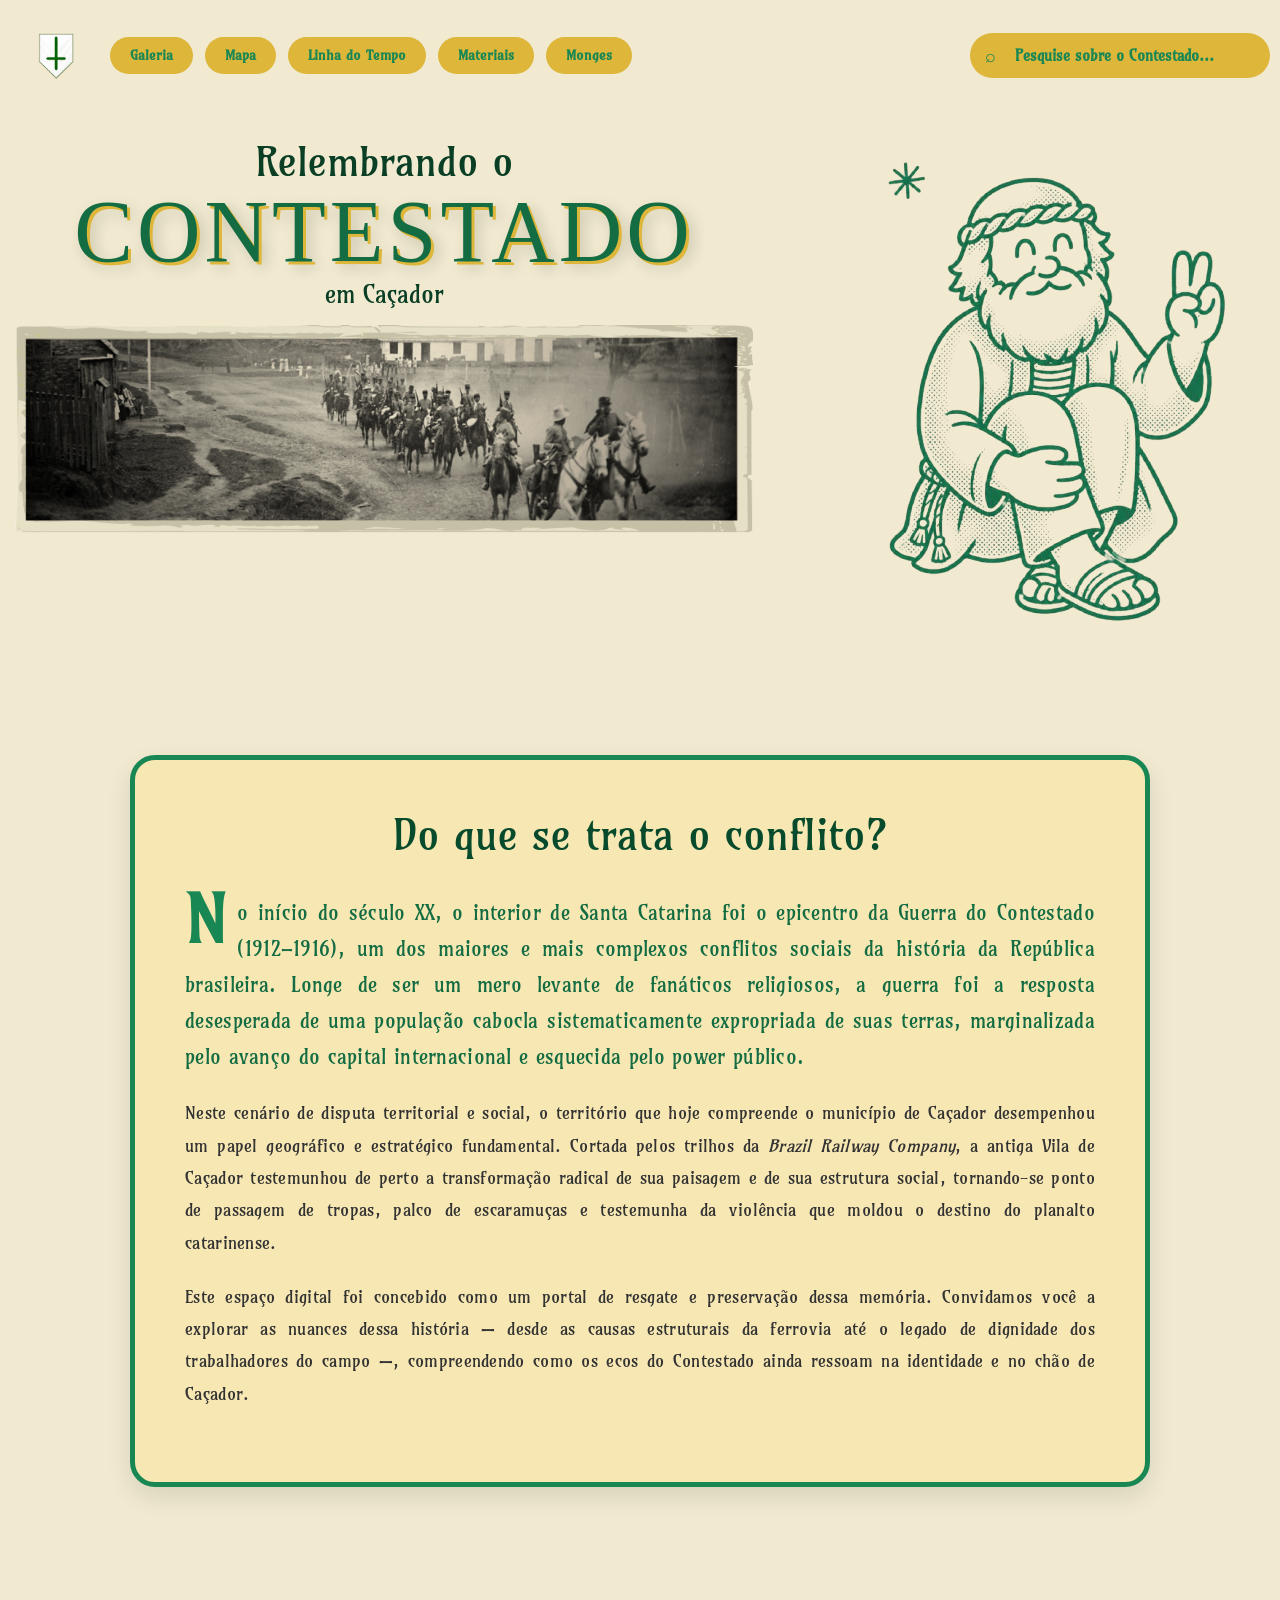
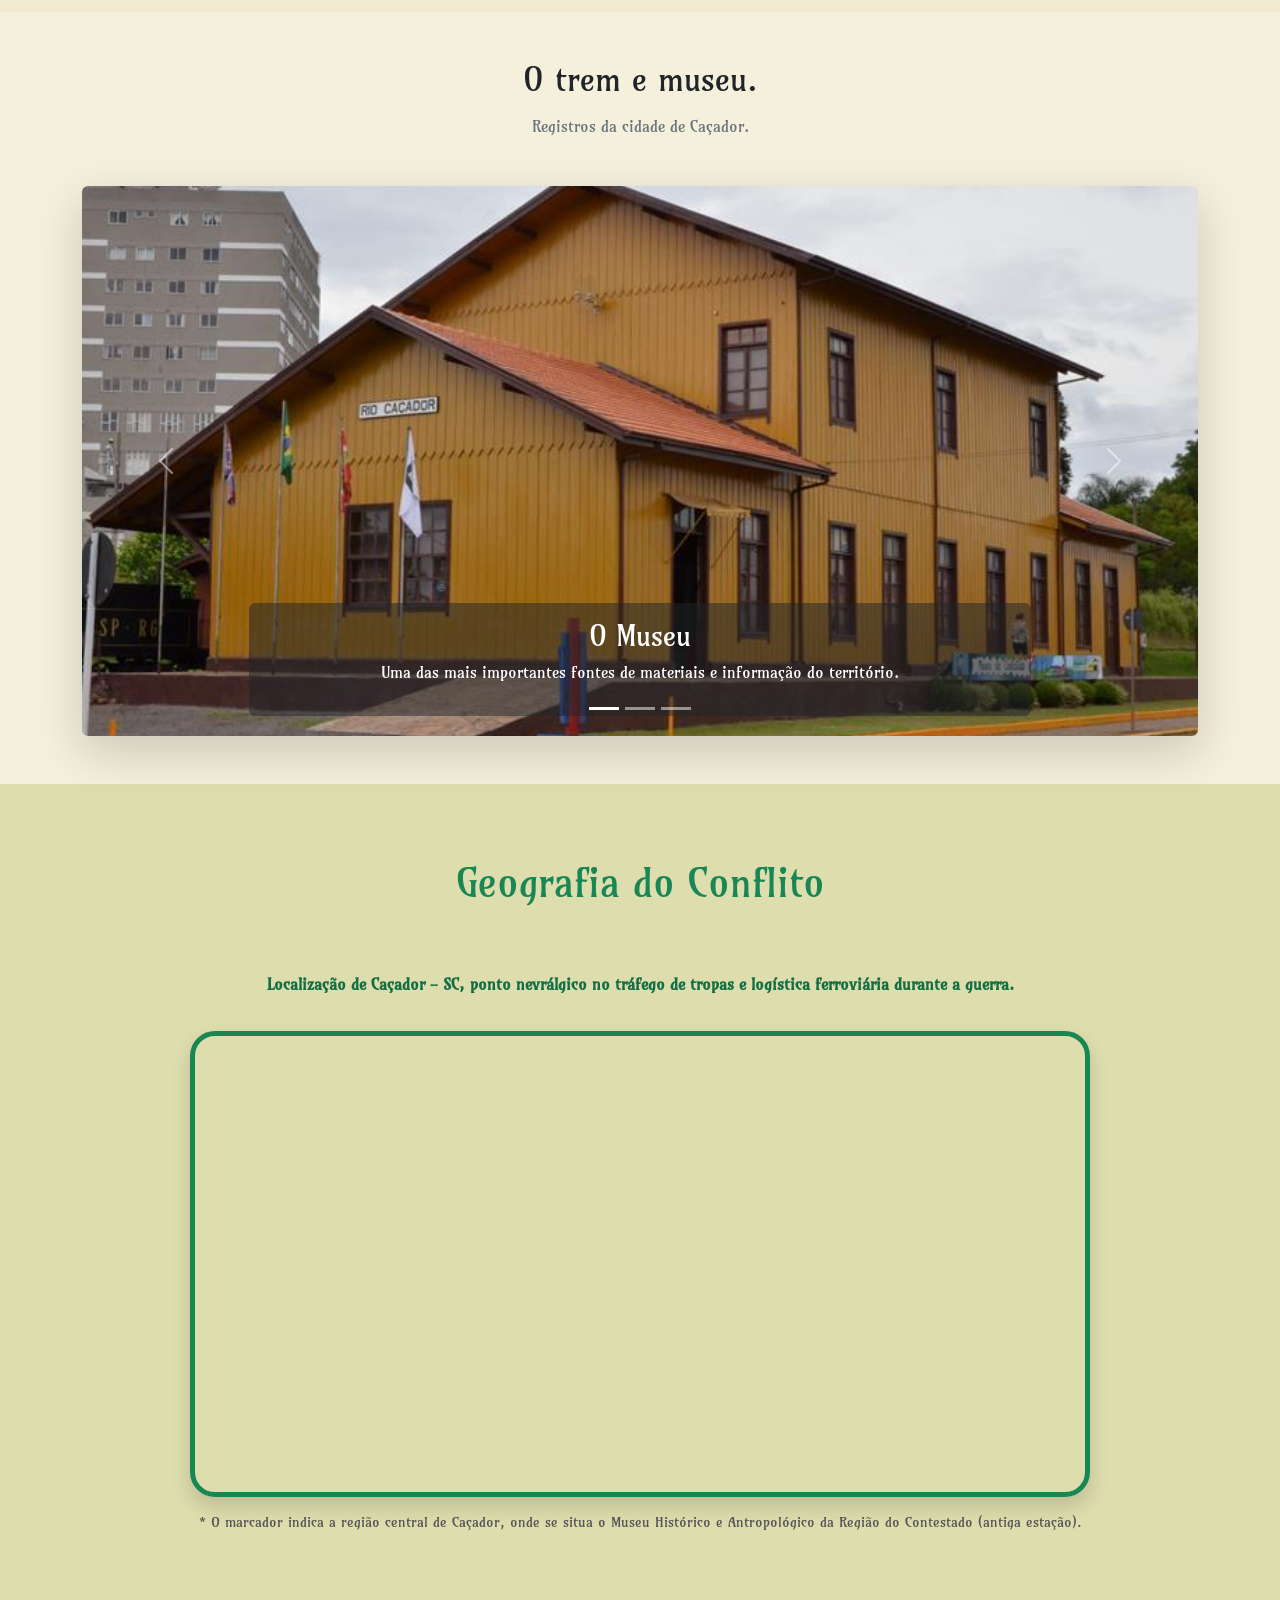
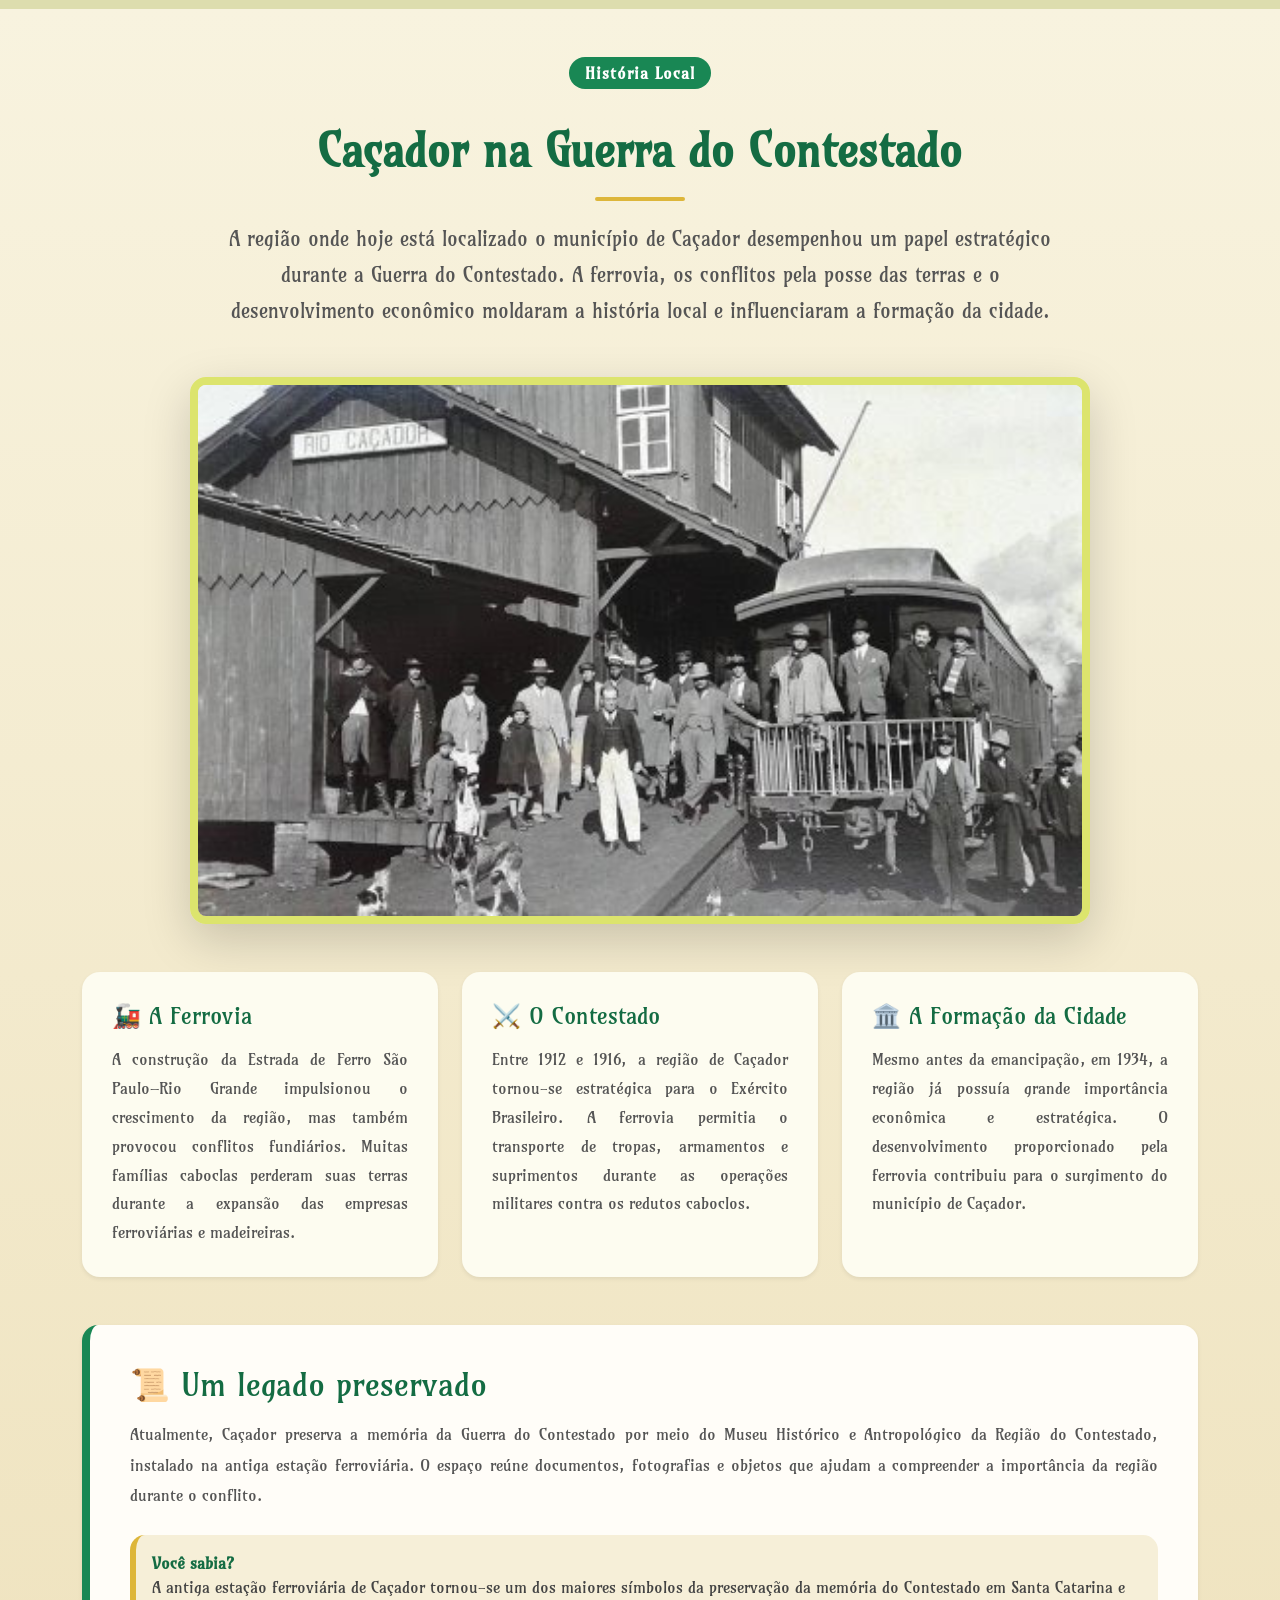
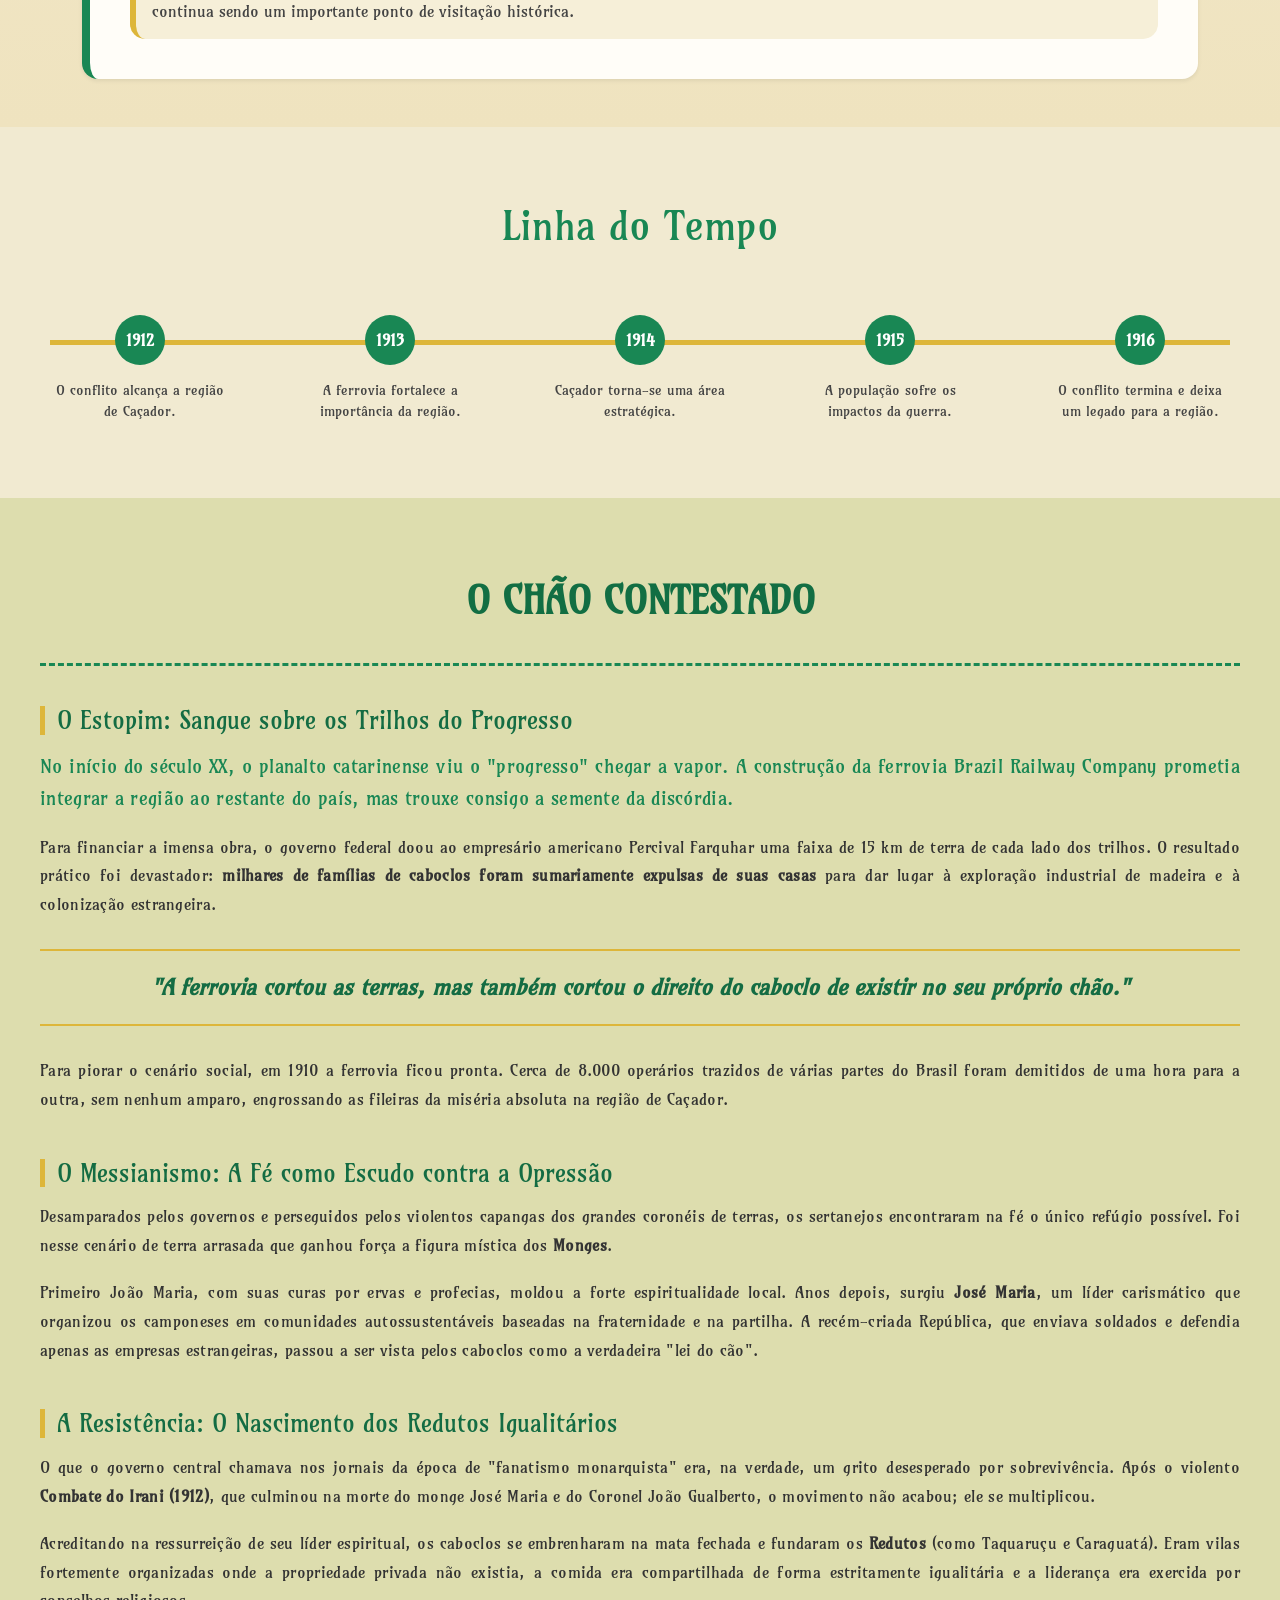
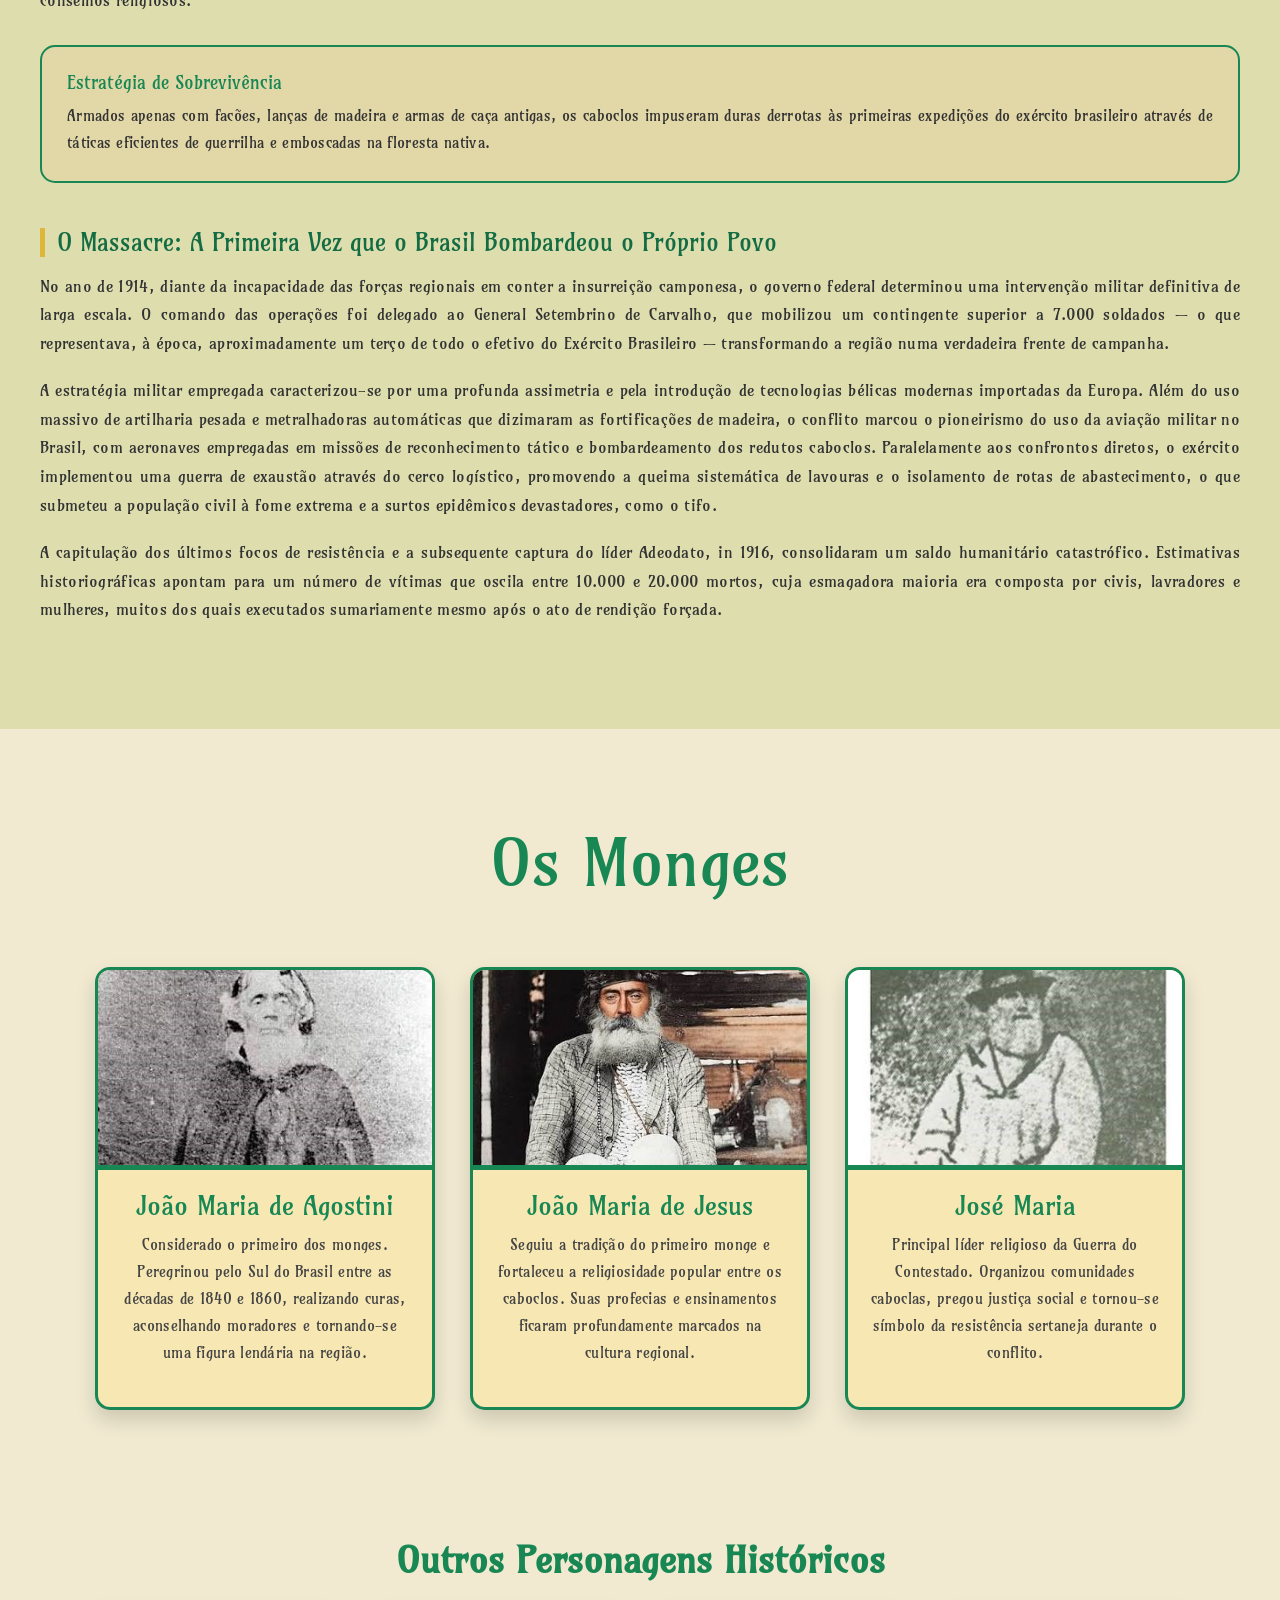
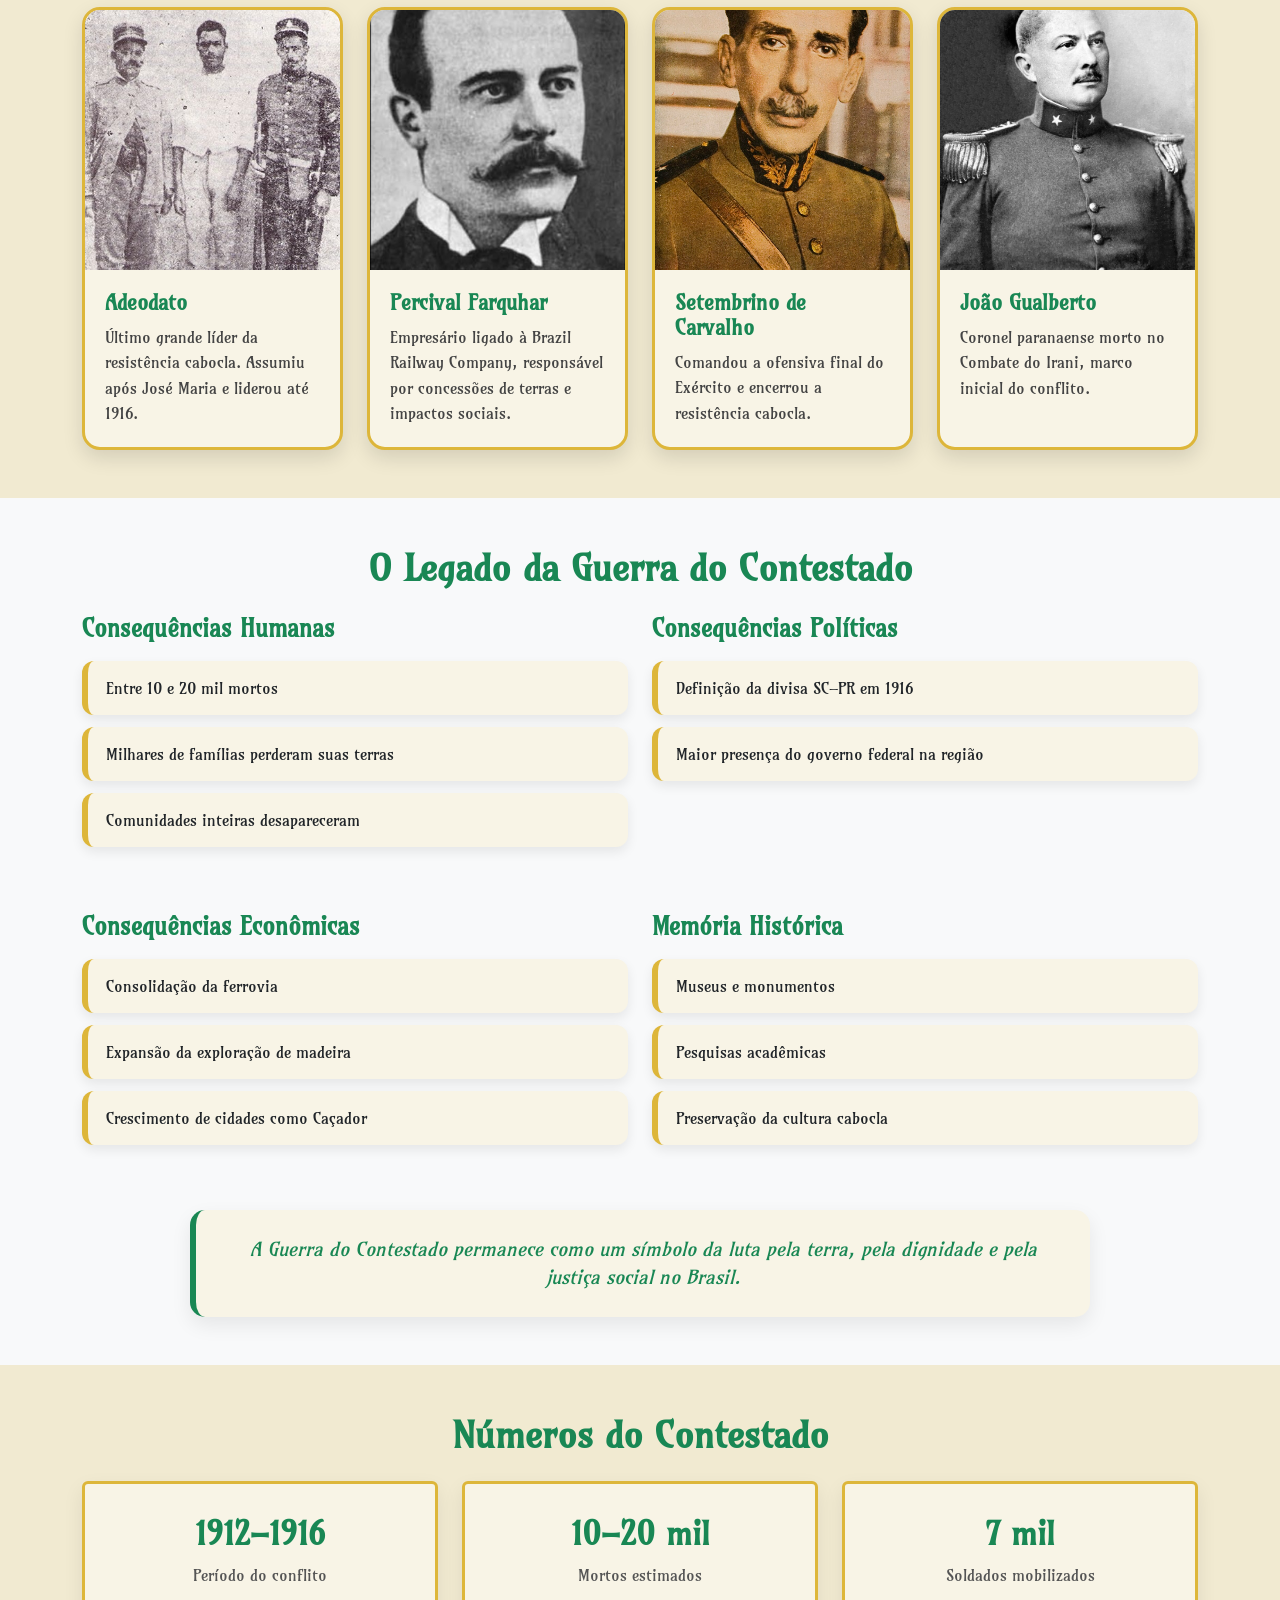
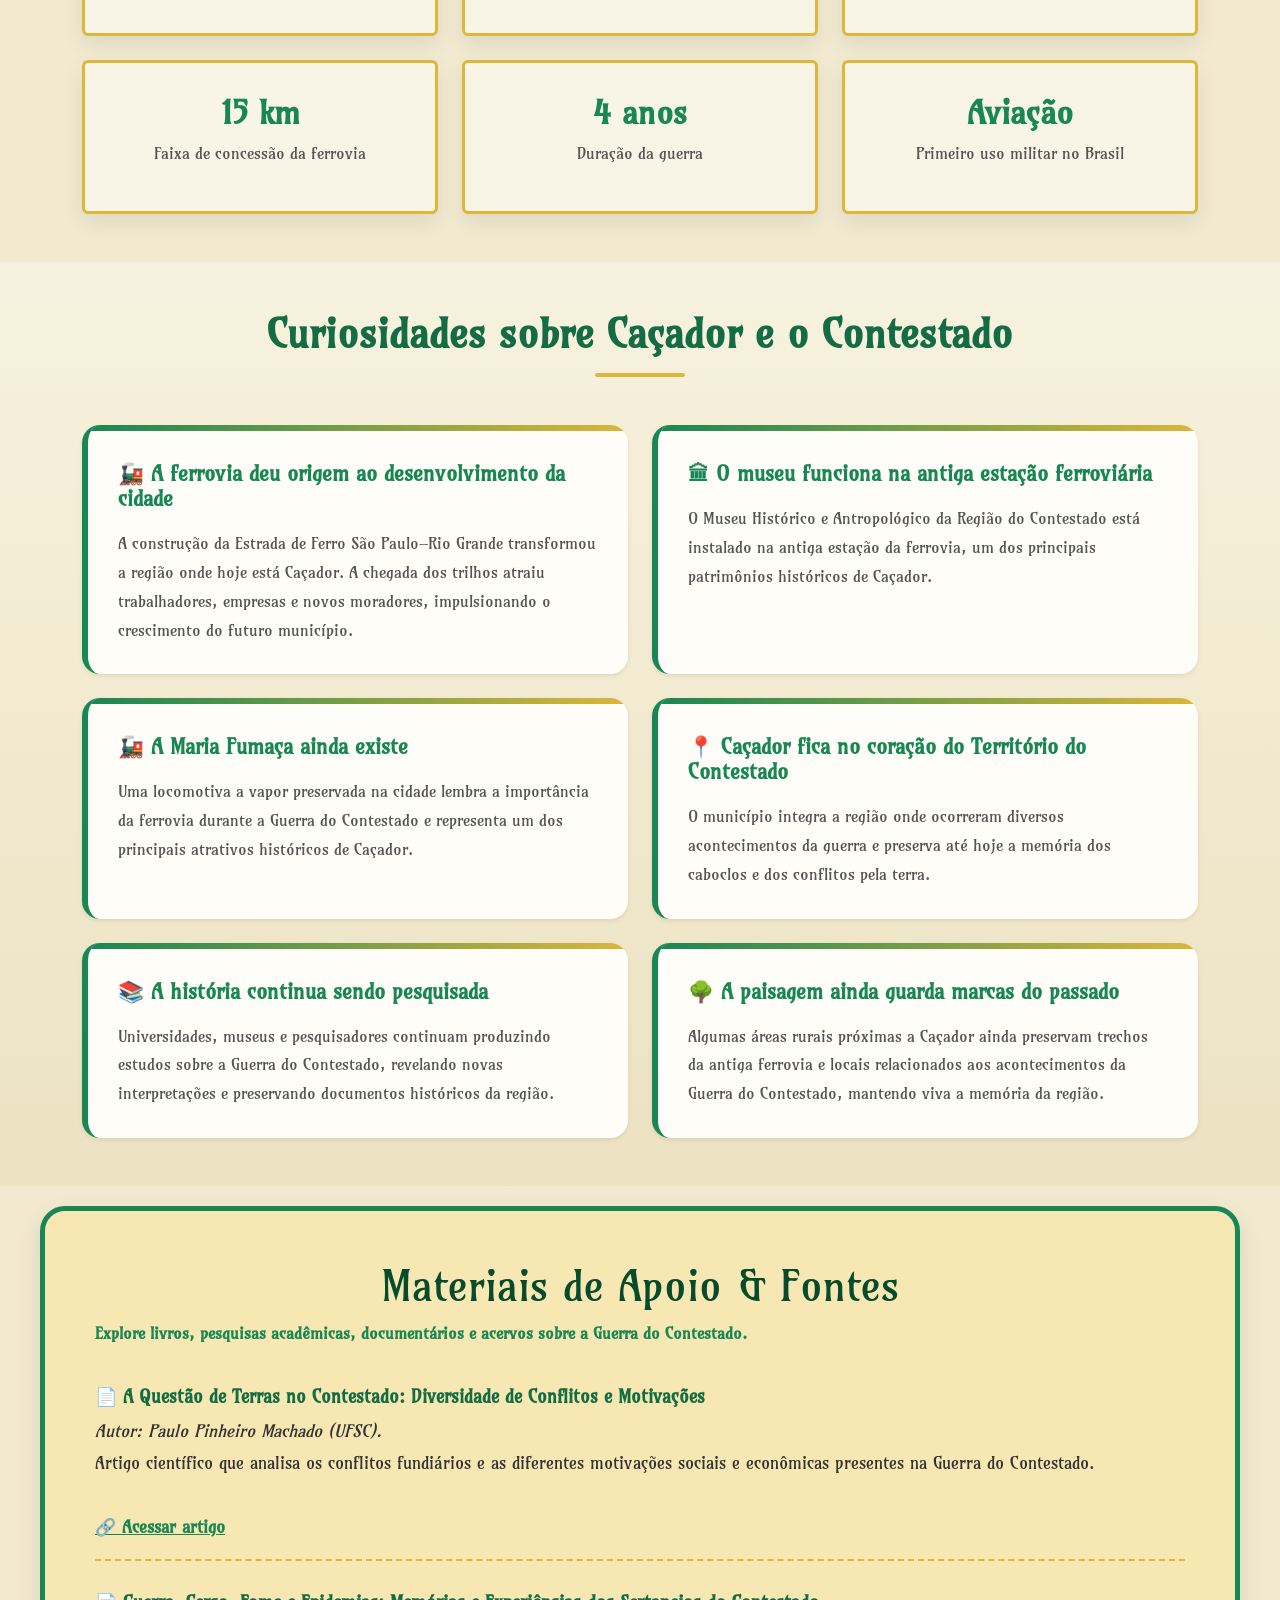
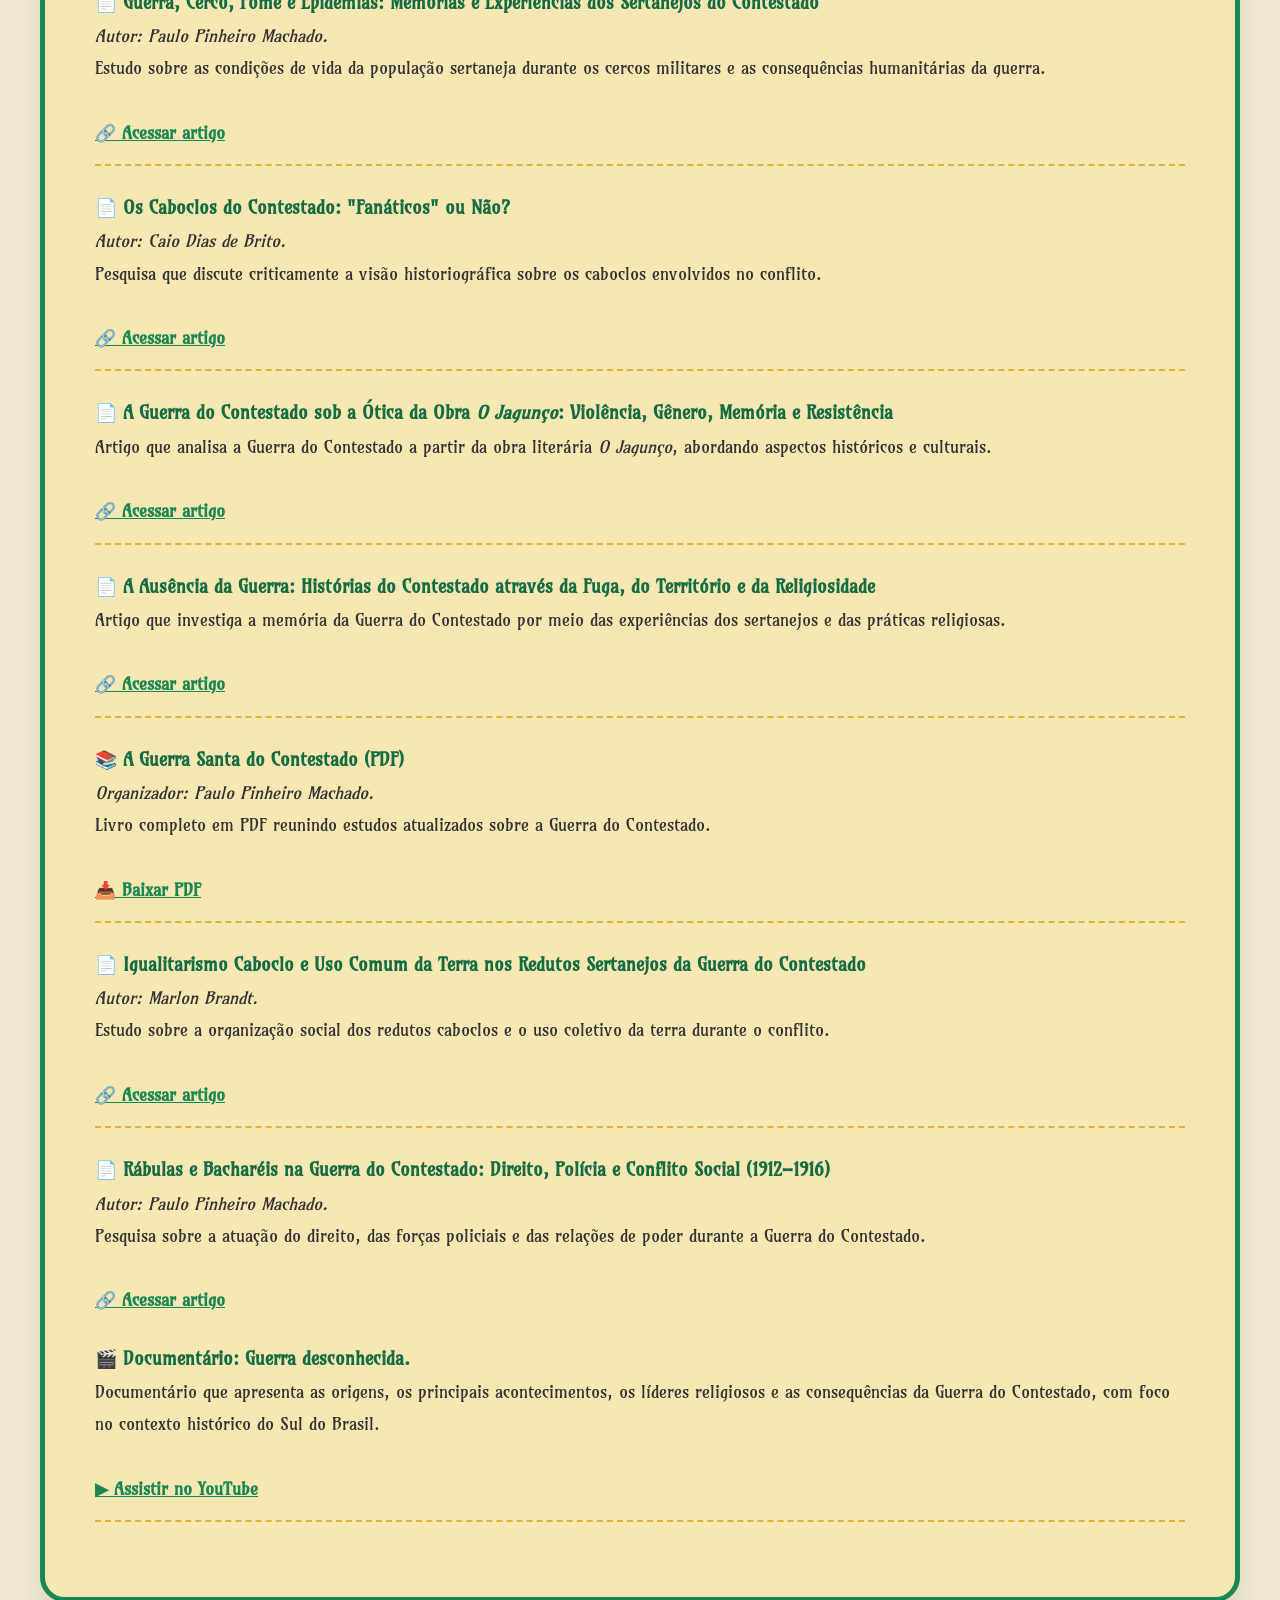
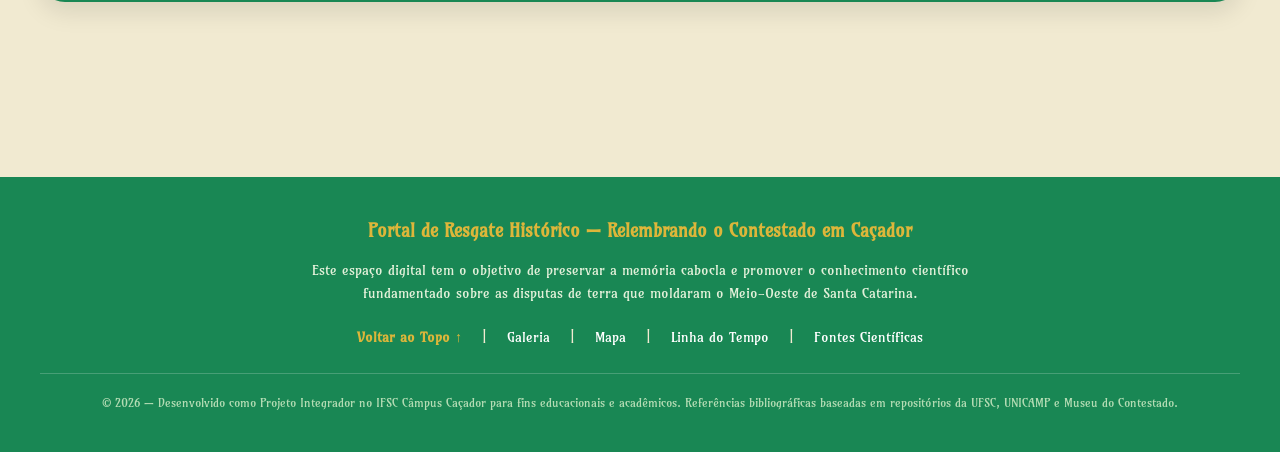
==== commit b22a2af6: "rxrjs6rk" ====
--- a/index.html
+++ b/index.html
@@ -109,7 +109,7 @@
 
                     <div class="carousel-item active">
 
-                        <img src="./img/MAT_135830Museu_do_Contestado.jpg" class="d-block w-100"
+                        <img src="./img/museu.jpg" class="d-block w-100"
                             style="height:550px; object-fit:cover;" alt="Caboclos">
 
                         <div class="carousel-caption d-none d-md-block bg-dark bg-opacity-50 rounded p-3">
@@ -199,90 +199,126 @@
     </section>
     <section id="cacador-guerra" class="py-5">
 
-        <div class="container">
-
-            <div class="text-center mb-5">
-
-                <span class="badge bg-success px-3 py-2 mb-3 fs-6">
-                    História Local
-                </span>
-
-                <h2>Caçador na Guerra do Contestado</h2>
-
-                <p class="lead text-secondary mx-auto" style="max-width:800px;">
-                    A região onde hoje está localizado o município de Caçador teve papel fundamental na Guerra do
-                    Contestado. A ferrovia, os confrontos e as transformações sociais marcaram profundamente a história
-                    local e contribuíram para a formação da cidade.
-                </p>
-
-            </div>
-
-            <div class="text-center mb-5">
-
-                <img src="./img/ferrovia.jpg" class="img-fluid rounded shadow-lg" style="max-width:900px;"
-                    alt="Região de Caçador durante o Contestado">
-
-            </div>
-
-            <div class="bloco-conteudo mb-5">
-
-                <h3> A chegada da ferrovia</h3>
-
-                <p>
-                    No início do século XX, a construção da Estrada de Ferro São Paulo–Rio Grande transformou
-                    completamente a região onde hoje se encontra Caçador. A ferrovia facilitou o transporte de pessoas,
-                    madeira e mercadorias, mas também provocou a expulsão de inúmeras famílias caboclas que ocupavam
-                    aquelas terras havia gerações.
-                </p>
-
-            </div>
-
-            <div class="bloco-conteudo mb-5">
-
-                <h3>Um território estratégico</h3>
-
-                <p>
-                    Durante a Guerra do Contestado (1912–1916), a região tornou-se um importante ponto de circulação de
-                    tropas e suprimentos militares. A proximidade da ferrovia permitia o rápido deslocamento do Exército
-                    Brasileiro, tornando o território essencial para as operações realizadas contra os redutos caboclos.
-                </p>
-
-            </div>
-
-            <div class="bloco-conteudo mb-5">
-
-                <h3> A formação de Caçador</h3>
-
-                <p>
-                    Embora Caçador tenha sido emancipada apenas em 1934, os acontecimentos da Guerra do Contestado
-                    influenciaram diretamente o desenvolvimento da região. O crescimento da ferrovia, da exploração
-                    madeireira e da ocupação do território impulsionou o surgimento do município nas décadas seguintes.
-                </p>
-
-            </div>
-
-            <div class="bloco-conteudo">
-
-                <h3>📜 Um legado preservado</h3>
-
-                <p>
-                    Atualmente, Caçador é um dos principais centros de preservação da memória do Contestado. O Museu
-                    Histórico e Antropológico da Região do Contestado, instalado na antiga estação ferroviária, reúne
-                    fotografias, documentos, objetos e relatos que ajudam a compreender a importância da cidade durante
-                    esse período da história brasileira.
-                </p>
-
-                <div class="alert alert-success mt-4">
-                    <strong>Você sabia?</strong> A antiga estação ferroviária de Caçador, além de preservar parte da
-                    arquitetura original da época da ferrovia, tornou-se um dos principais símbolos da memória histórica
-                    do Contestado em Santa Catarina.
-                </div>
-
-            </div>
-
-        </div>
-
-    </section>
+    <div class="container">
+
+        <div class="text-center mb-5">
+
+            <span class="badge bg-success px-3 py-2 mb-3 fs-6">
+                História Local
+            </span>
+
+            <h2>Caçador na Guerra do Contestado</h2>
+
+            <p class="lead text-secondary mx-auto" style="max-width:850px;">
+                A região onde hoje está localizado o município de Caçador desempenhou um papel estratégico durante a
+                Guerra do Contestado. A ferrovia, os conflitos pela posse das terras e o desenvolvimento econômico
+                moldaram a história local e influenciaram a formação da cidade.
+            </p>
+
+        </div>
+
+        <div class="text-center mb-5">
+            <img src="./img/ferrovia.jpg"
+                 class="img-fluid rounded-4 shadow-lg"
+                 alt="Ferrovia em Caçador durante o Contestado">
+        </div>
+
+        <div class="row g-4 mb-5">
+
+            <div class="col-lg-4">
+
+                <div class="card h-100 border-0 shadow-sm">
+
+                    <div class="card-body">
+
+                        <h4 class="mb-3">
+                            🚂 A Ferrovia
+                        </h4>
+
+                        <p>
+                            A construção da Estrada de Ferro São Paulo–Rio Grande impulsionou o crescimento da região,
+                            mas também provocou conflitos fundiários. Muitas famílias caboclas perderam suas terras
+                            durante a expansão das empresas ferroviárias e madeireiras.
+                        </p>
+
+                    </div>
+
+                </div>
+
+            </div>
+
+            <div class="col-lg-4">
+
+                <div class="card h-100 border-0 shadow-sm">
+
+                    <div class="card-body">
+
+                        <h4 class="mb-3">
+                            ⚔️ O Contestado
+                        </h4>
+
+                        <p>
+                            Entre 1912 e 1916, a região de Caçador tornou-se estratégica para o Exército Brasileiro.
+                            A ferrovia permitia o transporte de tropas, armamentos e suprimentos durante as operações
+                            militares contra os redutos caboclos.
+                        </p>
+
+                    </div>
+
+                </div>
+
+            </div>
+
+            <div class="col-lg-4">
+
+                <div class="card h-100 border-0 shadow-sm">
+
+                    <div class="card-body">
+
+                        <h4 class="mb-3">
+                            🏛️ A Formação da Cidade
+                        </h4>
+
+                        <p>
+                            Mesmo antes da emancipação, em 1934, a região já possuía grande importância econômica e
+                            estratégica. O desenvolvimento proporcionado pela ferrovia contribuiu para o surgimento do
+                            município de Caçador.
+                        </p>
+
+                    </div>
+
+                </div>
+
+            </div>
+
+        </div>
+
+        <div class="p-4 rounded-4 bg-light border-start border-5 border-success shadow-sm">
+
+            <h3 class="mb-3">
+                📜 Um legado preservado
+            </h3>
+
+            <p>
+                Atualmente, Caçador preserva a memória da Guerra do Contestado por meio do Museu Histórico e
+                Antropológico da Região do Contestado, instalado na antiga estação ferroviária. O espaço reúne
+                documentos, fotografias e objetos que ajudam a compreender a importância da região durante o conflito.
+            </p>
+
+            <div class="alert alert-success mb-0 mt-4">
+
+                <strong>Você sabia?</strong><br>
+
+                A antiga estação ferroviária de Caçador tornou-se um dos maiores símbolos da preservação da memória do
+                Contestado em Santa Catarina e continua sendo um importante ponto de visitação histórica.
+
+            </div>
+
+        </div>
+
+    </div>
+
+</section>
     <section id="linha-do-tempo" class="linha-tempo">
     <h2>Linha do Tempo</h2>
 
--- a/css/style.css
+++ b/css/style.css
@@ -725,79 +725,121 @@
     background:linear-gradient(90deg,#198754,#ddb63a);
 }
 #cacador-guerra{
-    background: linear-gradient(180deg,#f8f3df 0%,#efe3bf 100%);
+    background:linear-gradient(180deg,#f8f3df 0%,#efe3bf 100%);
     padding:90px 0;
+}
+
+#cacador-guerra .badge{
+    background:#198754 !important;
+    color:#fff;
+    font-size:.9rem;
+    letter-spacing:1px;
+    border-radius:30px;
 }
 
 #cacador-guerra h2{
     color:#146c43;
-    font-size:2.7rem;
-    font-weight:700;
-    text-align:center;
-    margin-bottom:60px;
+    font-size:2.8rem;
+    font-weight:bold;
+    margin:20px 0;
     position:relative;
 }
 
 #cacador-guerra h2::after{
     content:"";
+    width:90px;
+    height:4px;
+    background:#DDB63A;
     display:block;
-    width:100px;
-    height:4px;
-    background:#ddb63a;
     margin:18px auto 0;
     border-radius:20px;
 }
 
+#cacador-guerra .lead{
+    max-width:850px;
+    color:#555 !important;
+    line-height:1.8;
+}
+
 #cacador-guerra img{
     width:100%;
+    max-width:900px;
     border-radius:20px;
-    border:8px solid #fff;
-    box-shadow:0 15px 35px rgba(0,0,0,.18);
+    border:8px solid #dce46d;
+    box-shadow:0 18px 35px rgba(0,0,0,.18);
     transition:.4s;
 }
 
 #cacador-guerra img:hover{
-    transform:scale(1.03);
-}
-
-#cacador-guerra p{
+    transform:scale(1.02);
+}
+
+#cacador-guerra .card{
+    background:#fdfcf0;
+    border:none;
+    border-top:6px solid #198754;
+    border-radius:18px;
+    transition:.35s;
+    overflow:hidden;
+    box-shadow:0 10px 25px rgba(0,0,0,.08);
+}
+
+#cacador-guerra .card:hover{
+    transform:translateY(-10px);
+    box-shadow:0 20px 40px rgba(0,0,0,.15);
+}
+
+#cacador-guerra .card-body{
+    padding:30px;
+}
+
+#cacador-guerra .card h4{
+    color:#146c43;
+    font-size:1.45rem;
+    margin-bottom:18px;
+}
+
+#cacador-guerra .card p{
     color:#555;
-    font-size:1.05rem;
+    line-height:1.8;
+    text-align:justify;
+    margin:0;
+}
+
+#cacador-guerra .bg-light{
+    background:#fffdf8 !important;
+    border-radius:20px;
+    border-left:8px solid #198754 !important;
+    padding:40px !important;
+    box-shadow:0 10px 30px rgba(0,0,0,.08);
+}
+
+#cacador-guerra .bg-light h3{
+    color:#146c43;
+    font-size:2rem;
+    margin-bottom:20px;
+}
+
+#cacador-guerra .bg-light p{
+    color:#555;
     line-height:1.9;
     text-align:justify;
-    margin-bottom:20px;
-}
-
-#cacador-guerra strong{
-    color:#146c43;
 }
 
 #cacador-guerra .alert{
-    margin-top:35px;
+    margin-top:30px;
+    background:#f6efd8;
     border:none;
-    border-left:6px solid #198754;
-    background:#fffdf6;
+    border-left:6px solid #DDB63A;
+    border-radius:15px;
     color:#444;
-    border-radius:15px;
-    box-shadow:0 8px 20px rgba(0,0,0,.08);
-    padding:25px;
+    box-shadow:none;
 }
 
 #cacador-guerra .alert strong{
     color:#146c43;
 }
 
-#cacador-guerra .row{
-    align-items:center;
-}
-
-#cacador-guerra .col-lg-6:last-child{
-    background:#fffdf8;
-    padding:35px;
-    border-radius:20px;
-    box-shadow:0 10px 30px rgba(0,0,0,.08);
-}
-
 @media(max-width:992px){
 
     #cacador-guerra{
@@ -808,17 +850,32 @@
         font-size:2.2rem;
     }
 
-    #cacador-guerra .col-lg-6:last-child{
-        margin-top:30px;
-        padding:25px;
+    #cacador-guerra .card{
+        margin-bottom:20px;
+    }
+
+    #cacador-guerra .bg-light{
+        padding:25px !important;
     }
 
     #cacador-guerra h2{
         font-size:1.9rem;
     }
 
-    #cacador-guerra p{
+    #cacador-guerra .lead{
         font-size:1rem;
+    }
+
+    #cacador-guerra .card-body{
+        padding:22px;
+    }
+
+    #cacador-guerra .card h4{
+        font-size:1.2rem;
+    }
+
+    #cacador-guerra .bg-light h3{
+        font-size:1.5rem;
     }
 
     #curiosidades{
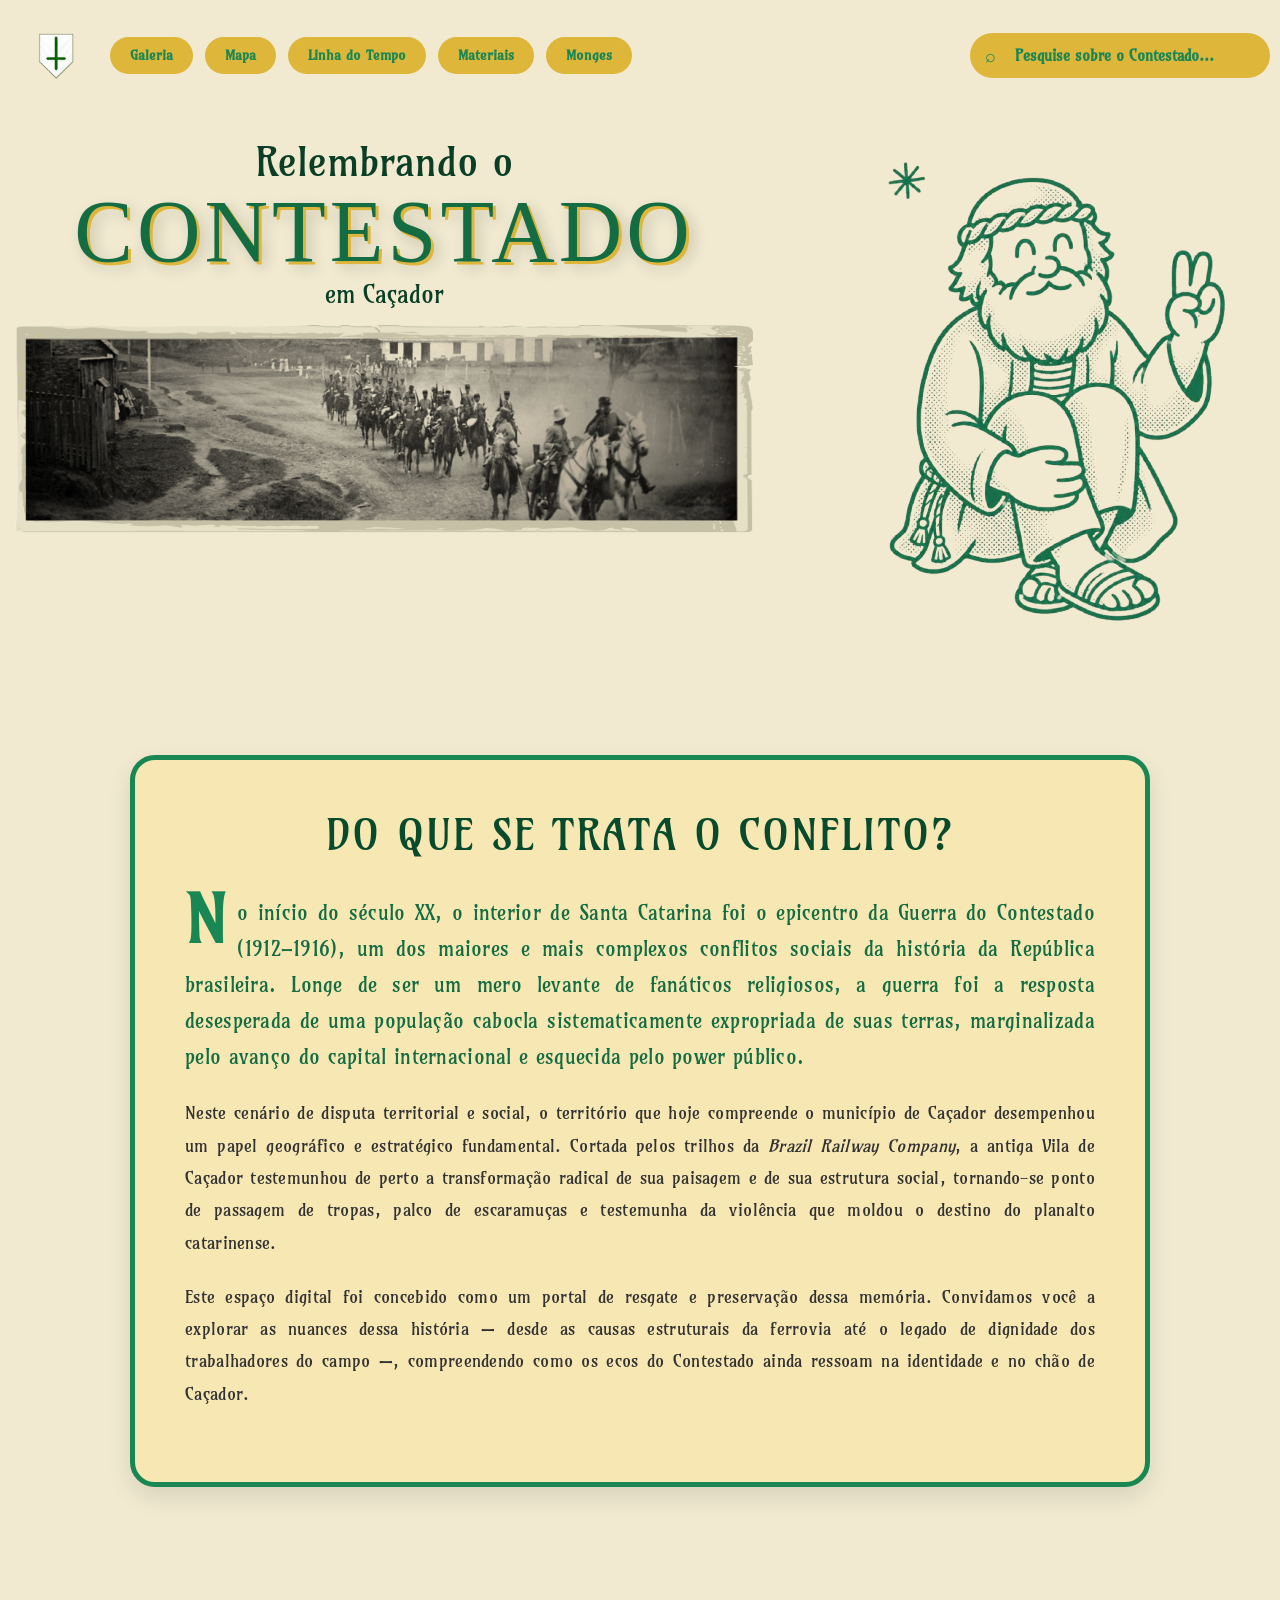
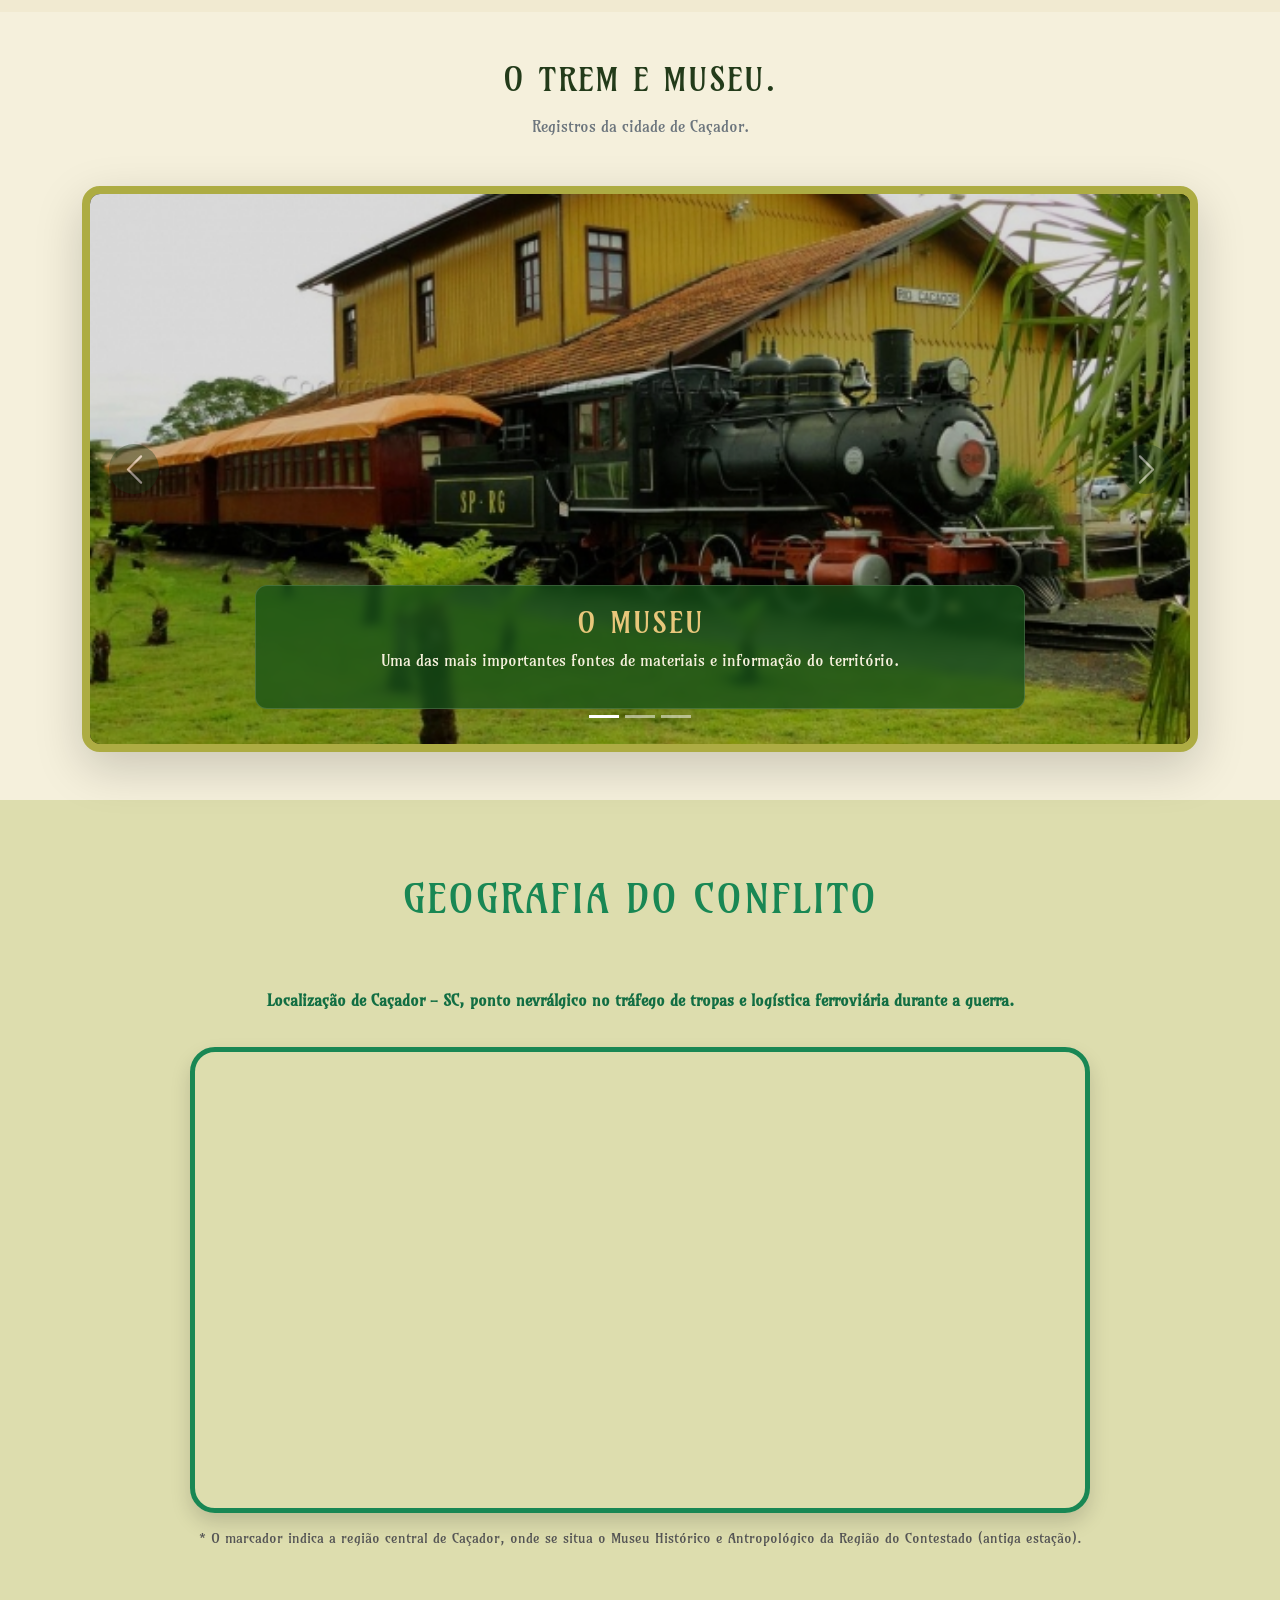
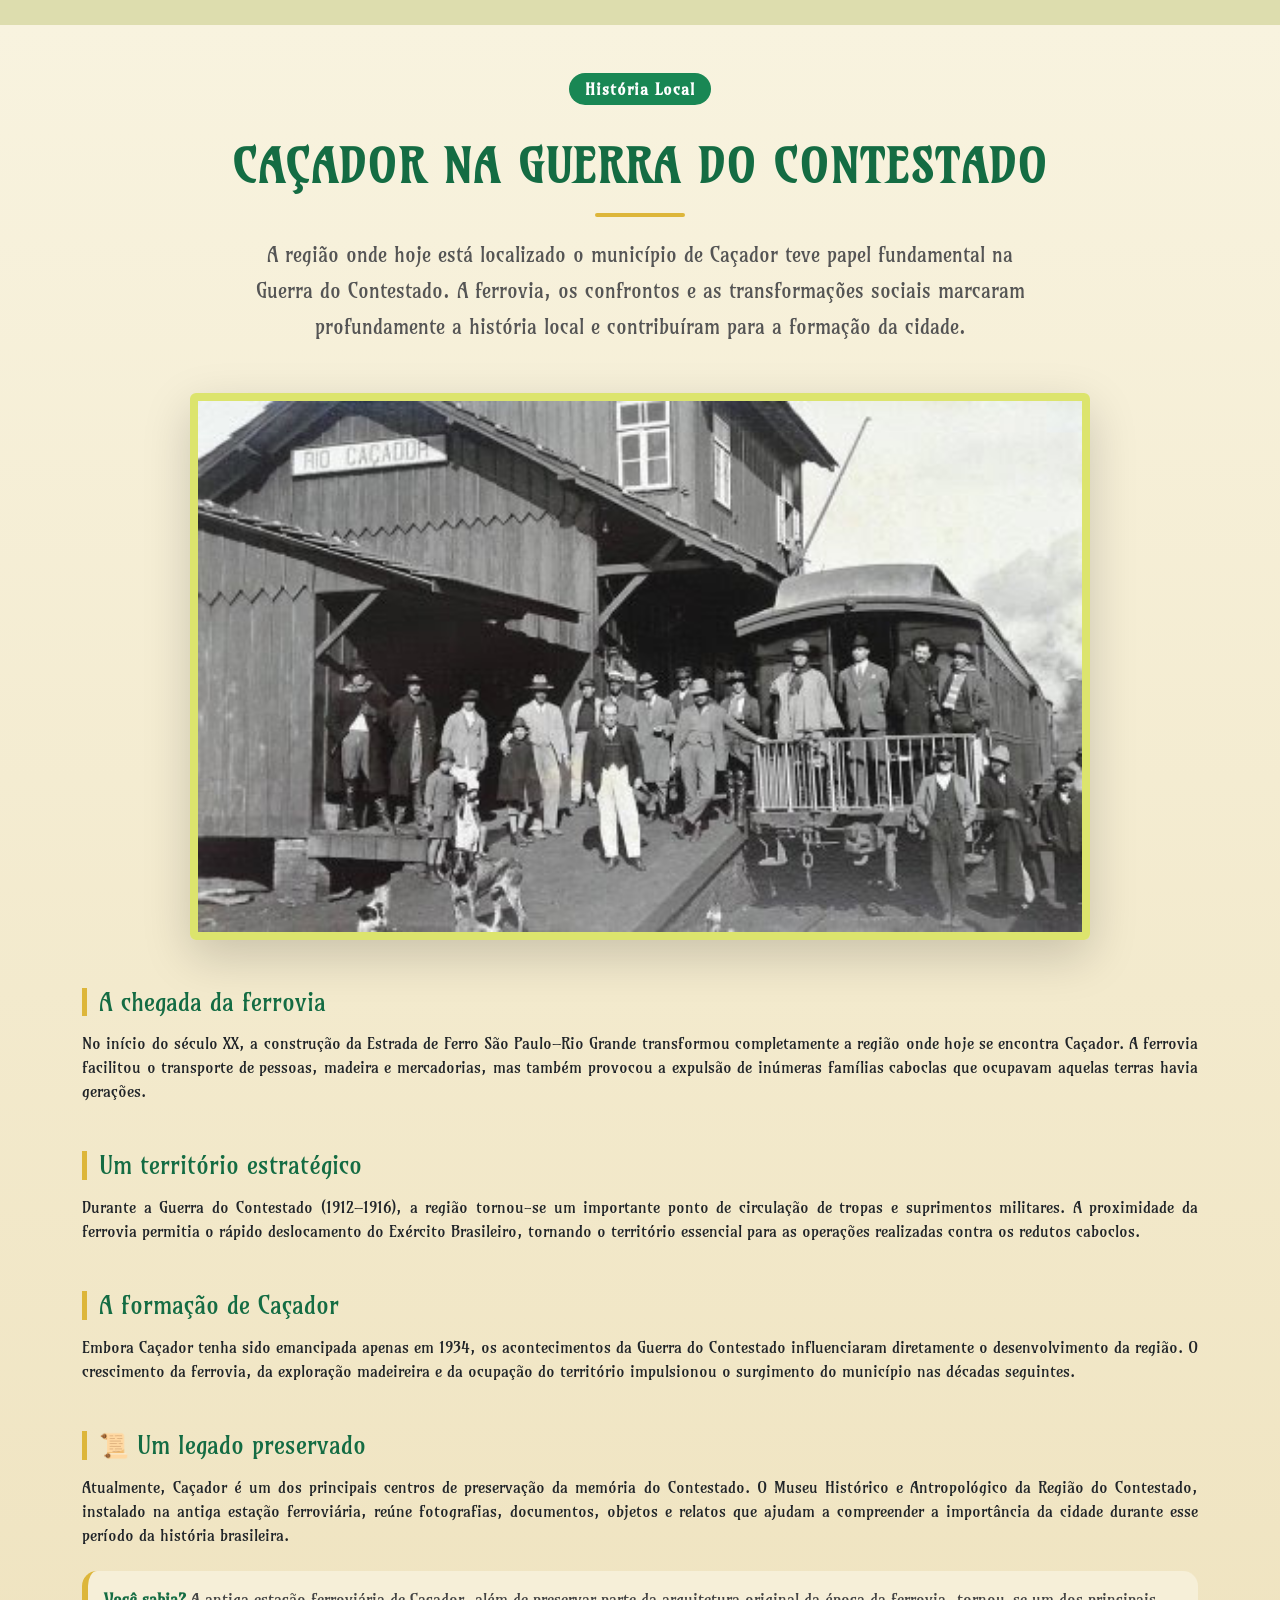
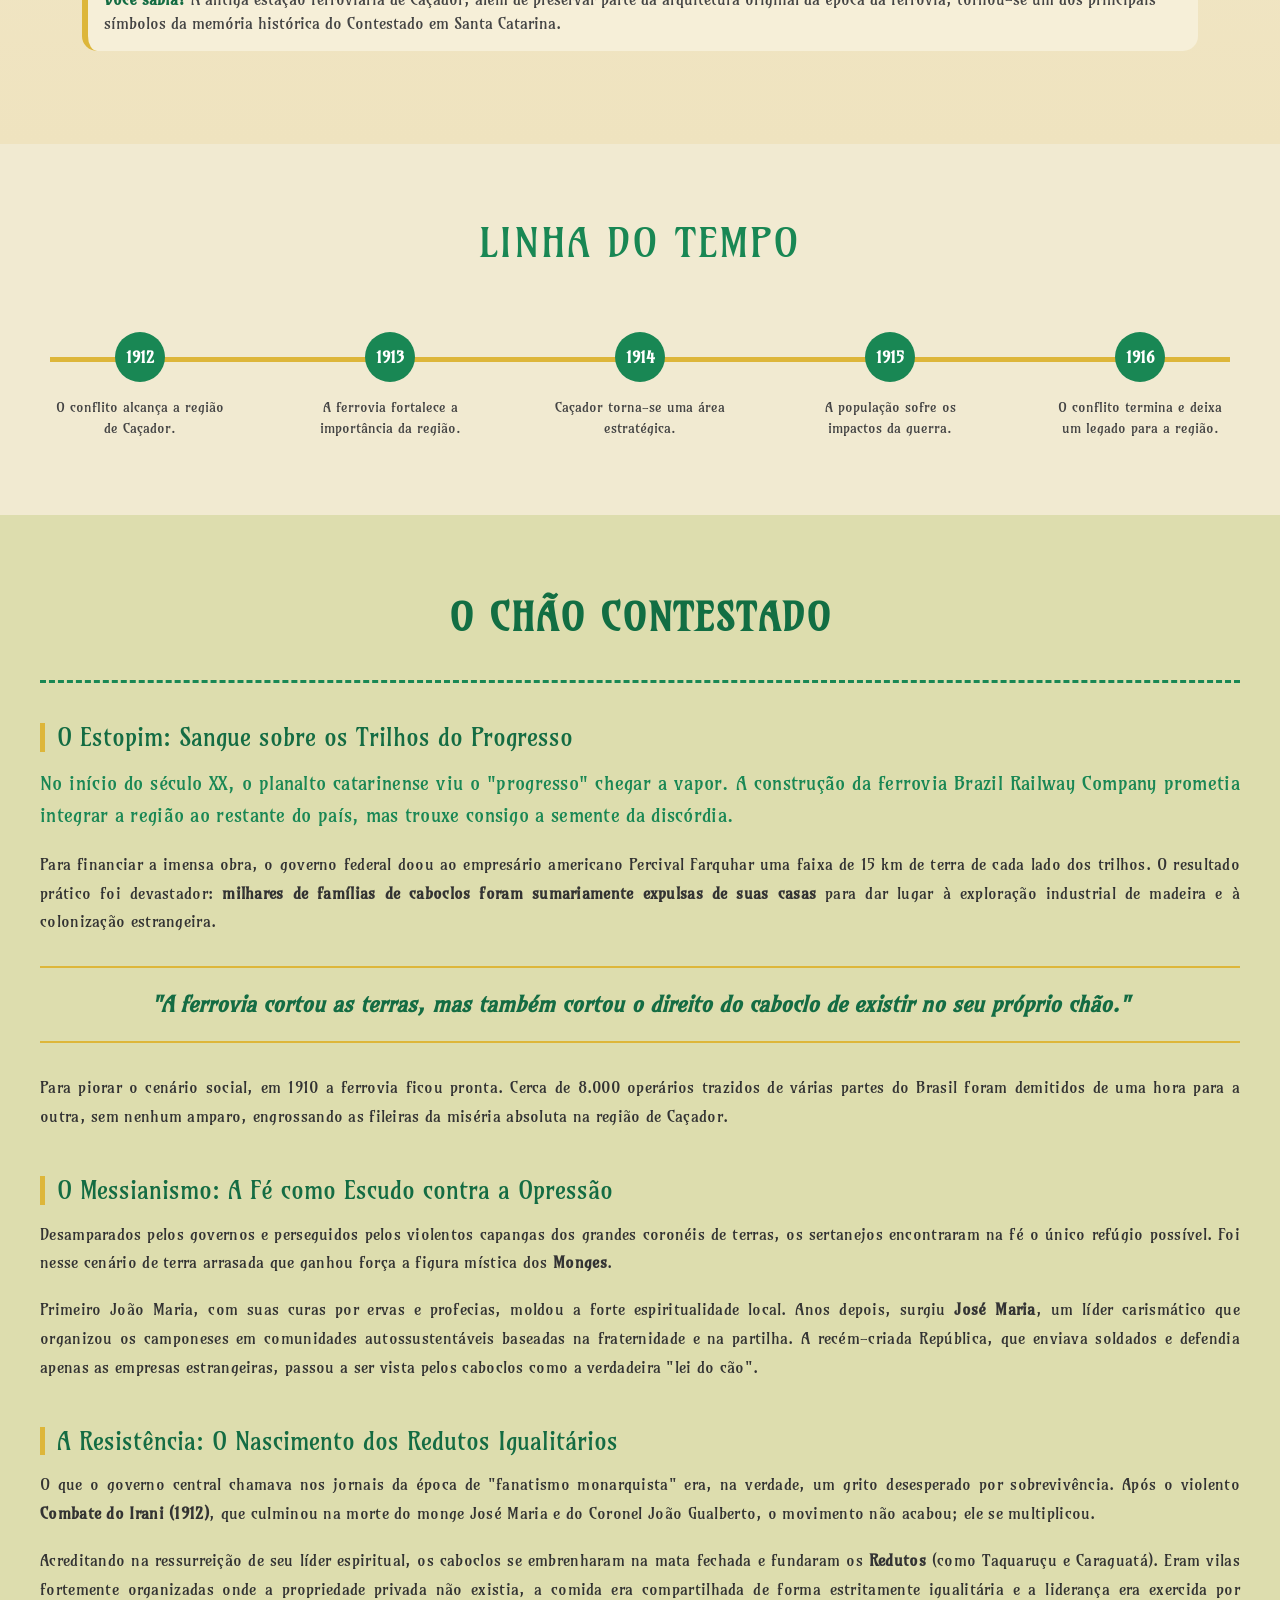
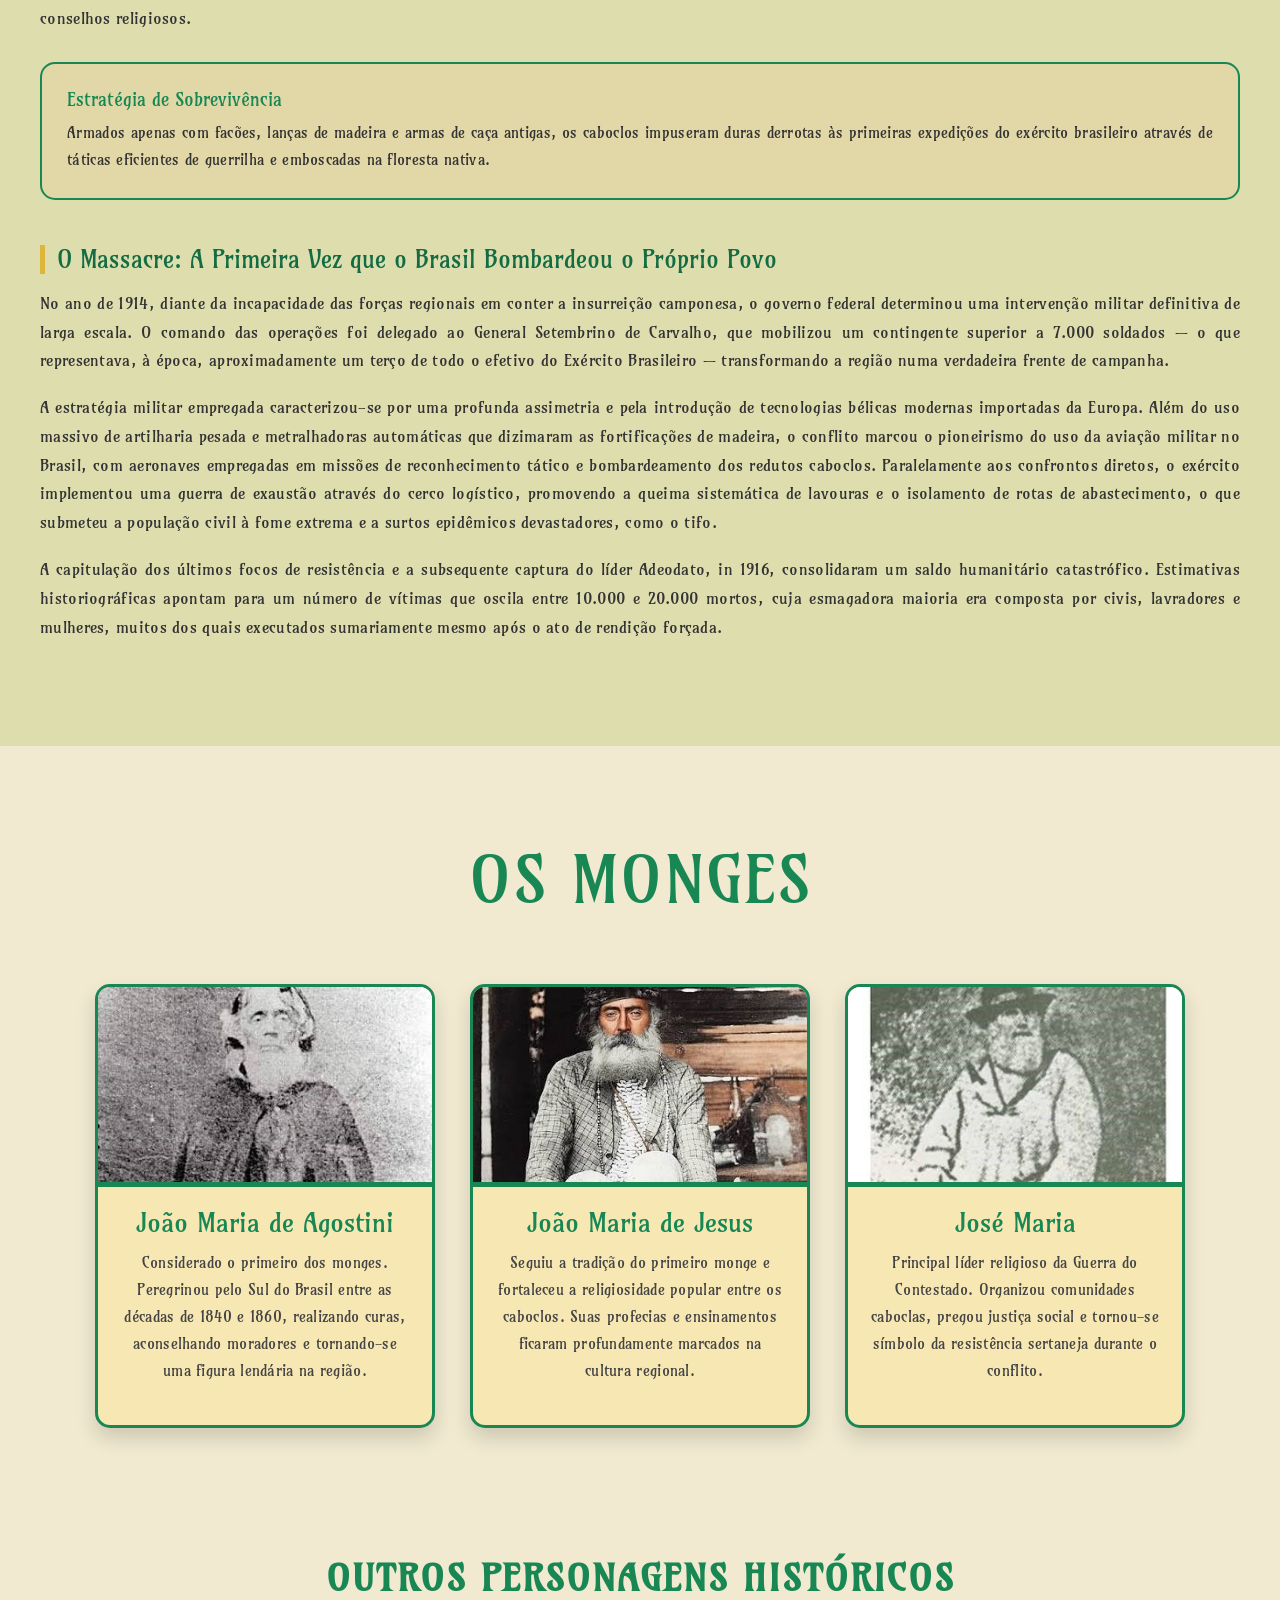
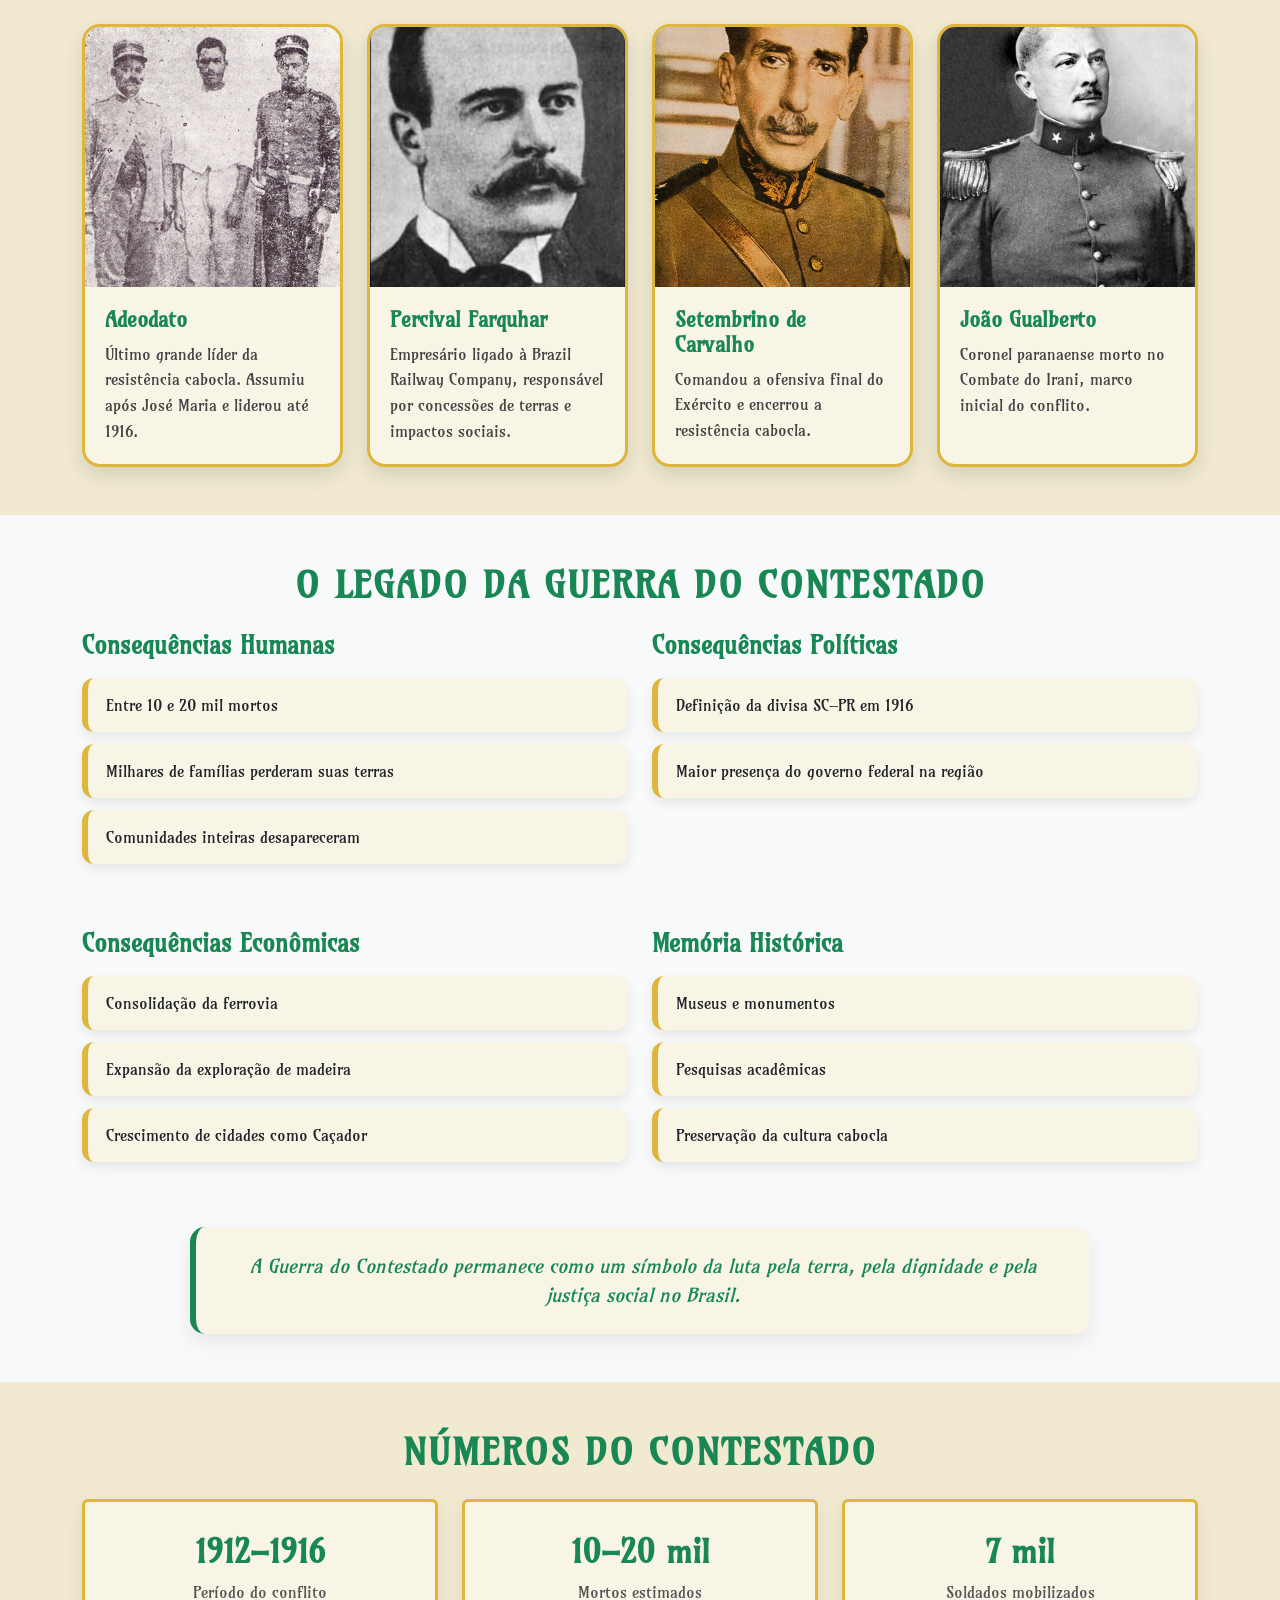
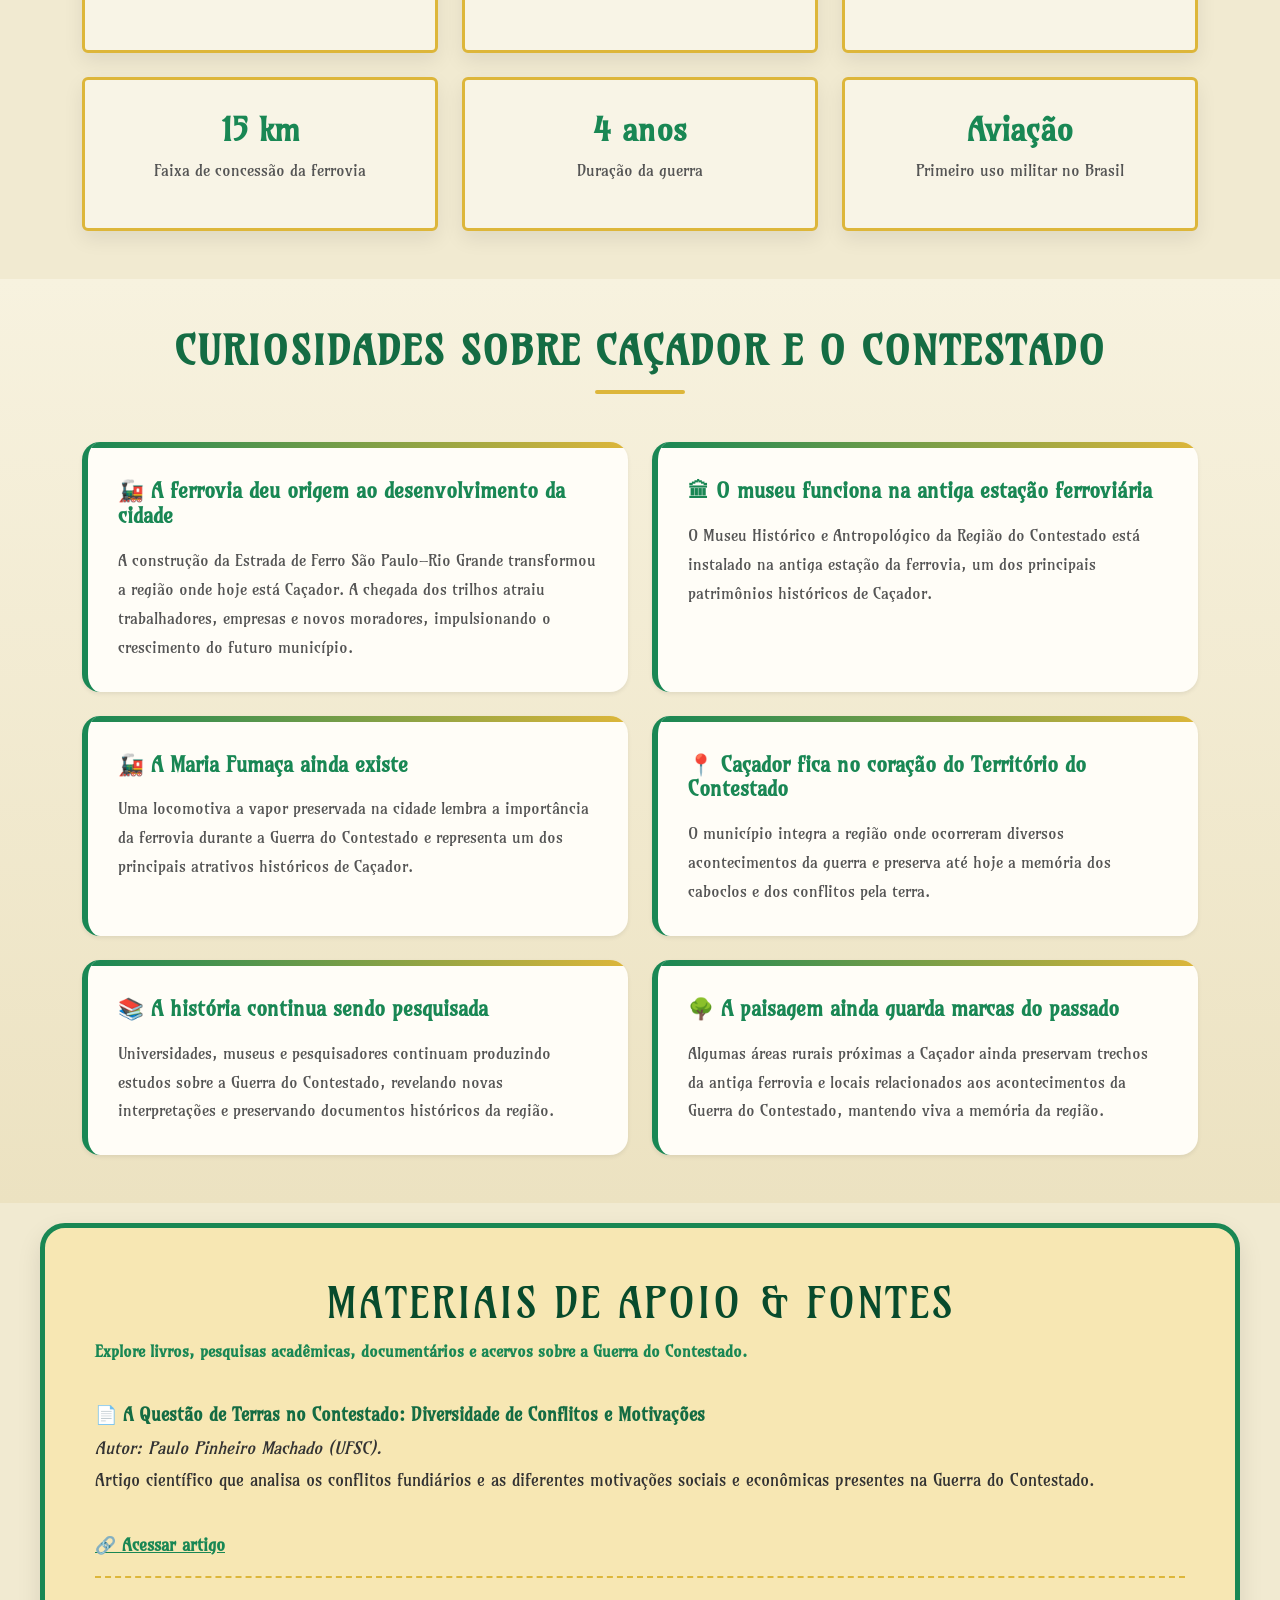
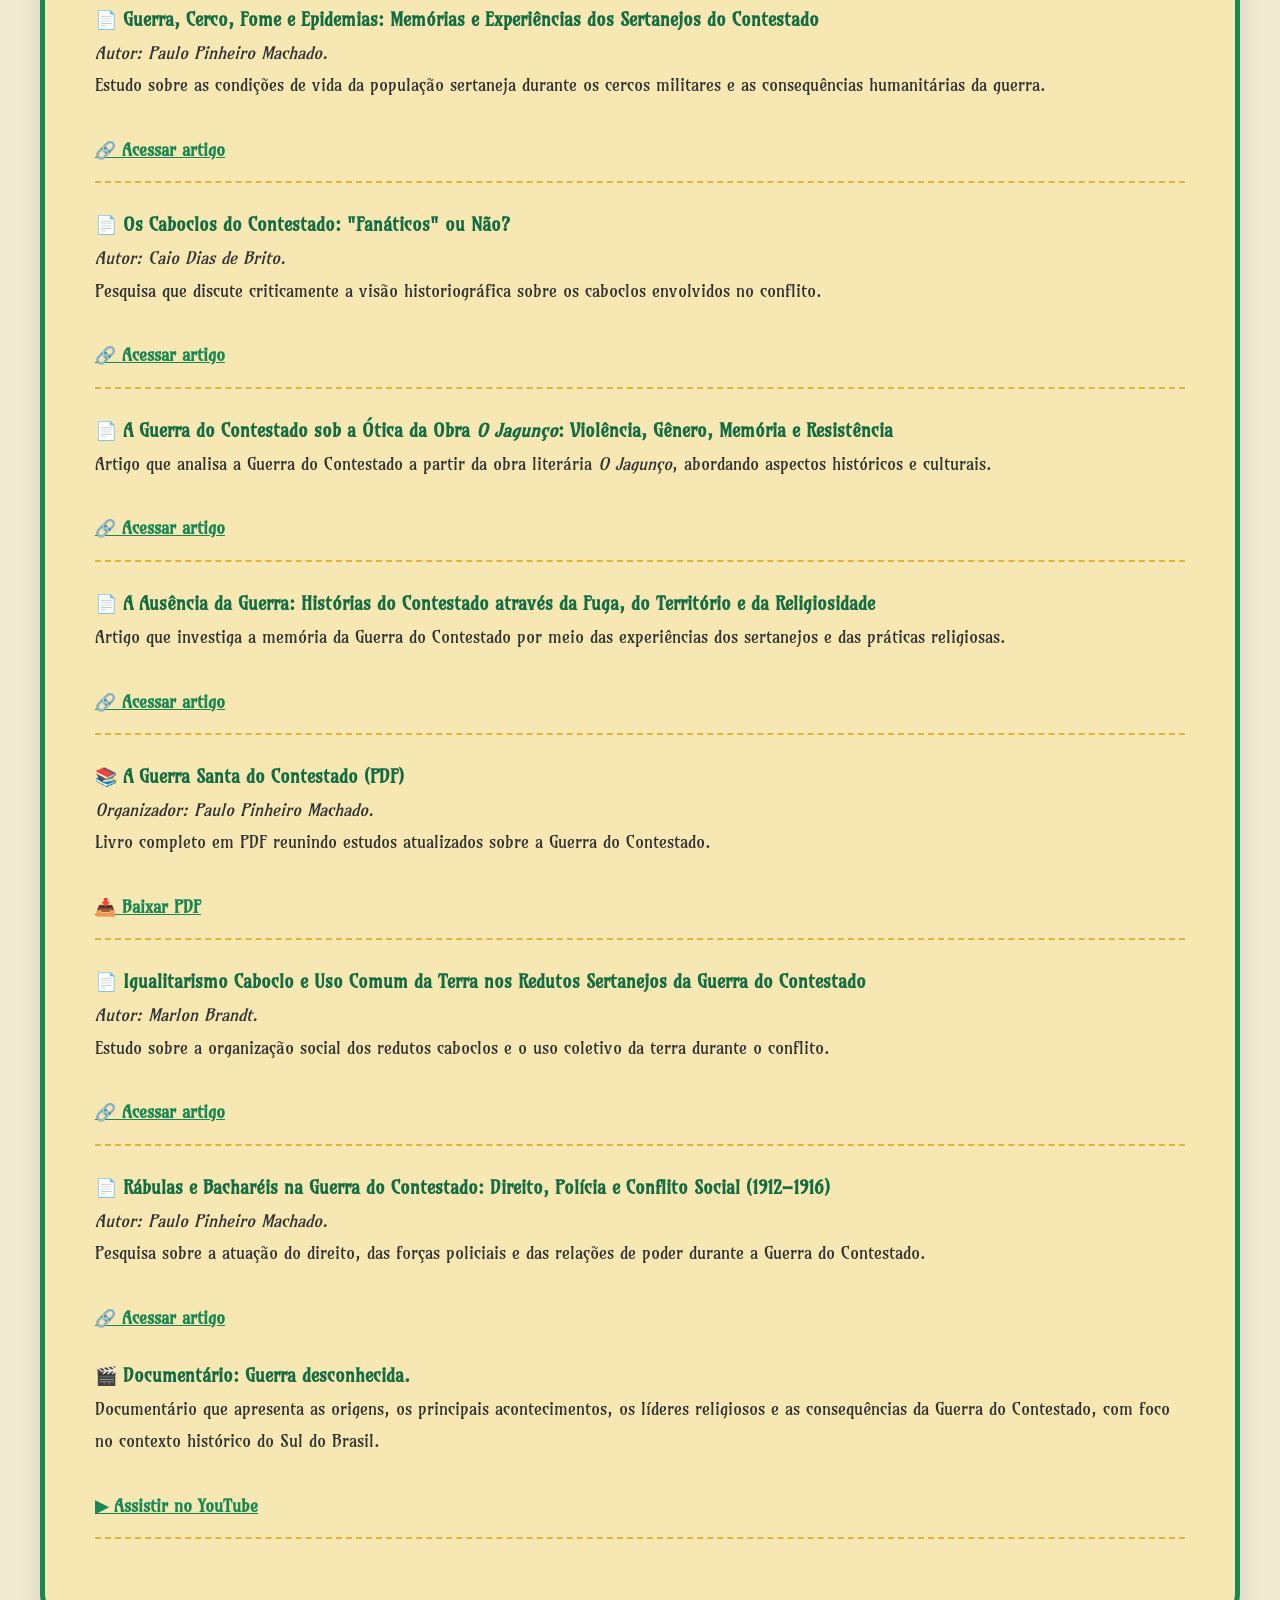
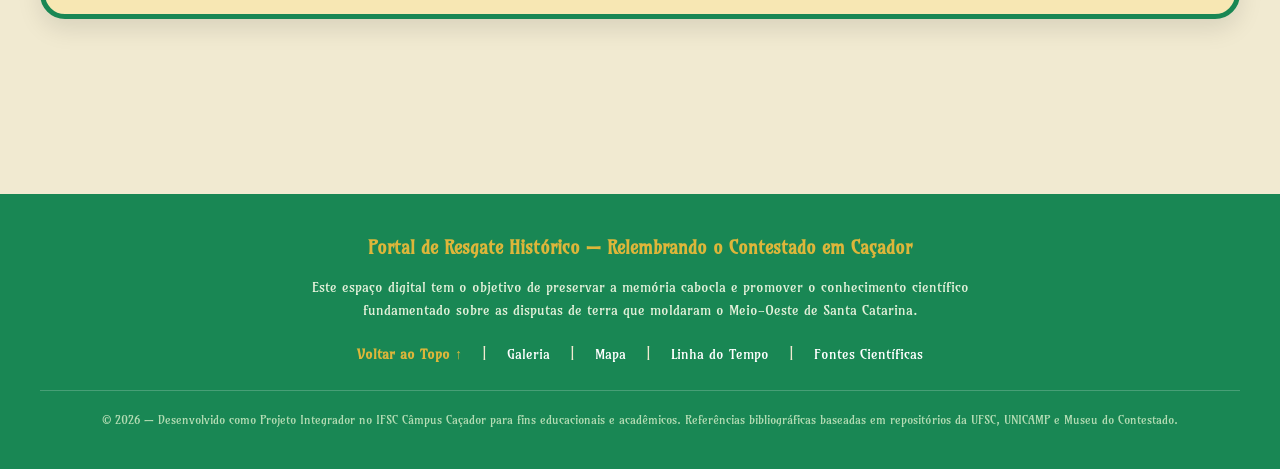
==== commit 51069636: "vaiii" ====
--- a/index.html
+++ b/index.html
@@ -109,7 +109,7 @@
 
                     <div class="carousel-item active">
 
-                        <img src="./img/museu.jpg" class="d-block w-100"
+                        <img src="./img/MAT_135830Museu_do_Contestado.jpg" class="d-block w-100"
                             style="height:550px; object-fit:cover;" alt="Caboclos">
 
                         <div class="carousel-caption d-none d-md-block bg-dark bg-opacity-50 rounded p-3">
@@ -199,126 +199,90 @@
     </section>
     <section id="cacador-guerra" class="py-5">
 
-    <div class="container">
-
-        <div class="text-center mb-5">
-
-            <span class="badge bg-success px-3 py-2 mb-3 fs-6">
-                História Local
-            </span>
-
-            <h2>Caçador na Guerra do Contestado</h2>
-
-            <p class="lead text-secondary mx-auto" style="max-width:850px;">
-                A região onde hoje está localizado o município de Caçador desempenhou um papel estratégico durante a
-                Guerra do Contestado. A ferrovia, os conflitos pela posse das terras e o desenvolvimento econômico
-                moldaram a história local e influenciaram a formação da cidade.
-            </p>
-
-        </div>
-
-        <div class="text-center mb-5">
-            <img src="./img/ferrovia.jpg"
-                 class="img-fluid rounded-4 shadow-lg"
-                 alt="Ferrovia em Caçador durante o Contestado">
-        </div>
-
-        <div class="row g-4 mb-5">
-
-            <div class="col-lg-4">
-
-                <div class="card h-100 border-0 shadow-sm">
-
-                    <div class="card-body">
-
-                        <h4 class="mb-3">
-                            🚂 A Ferrovia
-                        </h4>
-
-                        <p>
-                            A construção da Estrada de Ferro São Paulo–Rio Grande impulsionou o crescimento da região,
-                            mas também provocou conflitos fundiários. Muitas famílias caboclas perderam suas terras
-                            durante a expansão das empresas ferroviárias e madeireiras.
-                        </p>
-
-                    </div>
-
-                </div>
-
-            </div>
-
-            <div class="col-lg-4">
-
-                <div class="card h-100 border-0 shadow-sm">
-
-                    <div class="card-body">
-
-                        <h4 class="mb-3">
-                            ⚔️ O Contestado
-                        </h4>
-
-                        <p>
-                            Entre 1912 e 1916, a região de Caçador tornou-se estratégica para o Exército Brasileiro.
-                            A ferrovia permitia o transporte de tropas, armamentos e suprimentos durante as operações
-                            militares contra os redutos caboclos.
-                        </p>
-
-                    </div>
-
-                </div>
-
-            </div>
-
-            <div class="col-lg-4">
-
-                <div class="card h-100 border-0 shadow-sm">
-
-                    <div class="card-body">
-
-                        <h4 class="mb-3">
-                            🏛️ A Formação da Cidade
-                        </h4>
-
-                        <p>
-                            Mesmo antes da emancipação, em 1934, a região já possuía grande importância econômica e
-                            estratégica. O desenvolvimento proporcionado pela ferrovia contribuiu para o surgimento do
-                            município de Caçador.
-                        </p>
-
-                    </div>
-
-                </div>
-
-            </div>
-
-        </div>
-
-        <div class="p-4 rounded-4 bg-light border-start border-5 border-success shadow-sm">
-
-            <h3 class="mb-3">
-                📜 Um legado preservado
-            </h3>
-
-            <p>
-                Atualmente, Caçador preserva a memória da Guerra do Contestado por meio do Museu Histórico e
-                Antropológico da Região do Contestado, instalado na antiga estação ferroviária. O espaço reúne
-                documentos, fotografias e objetos que ajudam a compreender a importância da região durante o conflito.
-            </p>
-
-            <div class="alert alert-success mb-0 mt-4">
-
-                <strong>Você sabia?</strong><br>
-
-                A antiga estação ferroviária de Caçador tornou-se um dos maiores símbolos da preservação da memória do
-                Contestado em Santa Catarina e continua sendo um importante ponto de visitação histórica.
-
-            </div>
-
-        </div>
-
-    </div>
-
-</section>
+        <div class="container">
+
+            <div class="text-center mb-5">
+
+                <span class="badge bg-success px-3 py-2 mb-3 fs-6">
+                    História Local
+                </span>
+
+                <h2>Caçador na Guerra do Contestado</h2>
+
+                <p class="lead text-secondary mx-auto" style="max-width:800px;">
+                    A região onde hoje está localizado o município de Caçador teve papel fundamental na Guerra do
+                    Contestado. A ferrovia, os confrontos e as transformações sociais marcaram profundamente a história
+                    local e contribuíram para a formação da cidade.
+                </p>
+
+            </div>
+
+            <div class="text-center mb-5">
+
+                <img src="./img/ferrovia.jpg" class="img-fluid rounded shadow-lg" style="max-width:900px;"
+                    alt="Região de Caçador durante o Contestado">
+
+            </div>
+
+            <div class="bloco-conteudo mb-5">
+
+                <h3> A chegada da ferrovia</h3>
+
+                <p>
+                    No início do século XX, a construção da Estrada de Ferro São Paulo–Rio Grande transformou
+                    completamente a região onde hoje se encontra Caçador. A ferrovia facilitou o transporte de pessoas,
+                    madeira e mercadorias, mas também provocou a expulsão de inúmeras famílias caboclas que ocupavam
+                    aquelas terras havia gerações.
+                </p>
+
+            </div>
+
+            <div class="bloco-conteudo mb-5">
+
+                <h3>Um território estratégico</h3>
+
+                <p>
+                    Durante a Guerra do Contestado (1912–1916), a região tornou-se um importante ponto de circulação de
+                    tropas e suprimentos militares. A proximidade da ferrovia permitia o rápido deslocamento do Exército
+                    Brasileiro, tornando o território essencial para as operações realizadas contra os redutos caboclos.
+                </p>
+
+            </div>
+
+            <div class="bloco-conteudo mb-5">
+
+                <h3> A formação de Caçador</h3>
+
+                <p>
+                    Embora Caçador tenha sido emancipada apenas em 1934, os acontecimentos da Guerra do Contestado
+                    influenciaram diretamente o desenvolvimento da região. O crescimento da ferrovia, da exploração
+                    madeireira e da ocupação do território impulsionou o surgimento do município nas décadas seguintes.
+                </p>
+
+            </div>
+
+            <div class="bloco-conteudo">
+
+                <h3>📜 Um legado preservado</h3>
+
+                <p>
+                    Atualmente, Caçador é um dos principais centros de preservação da memória do Contestado. O Museu
+                    Histórico e Antropológico da Região do Contestado, instalado na antiga estação ferroviária, reúne
+                    fotografias, documentos, objetos e relatos que ajudam a compreender a importância da cidade durante
+                    esse período da história brasileira.
+                </p>
+
+                <div class="alert alert-success mt-4">
+                    <strong>Você sabia?</strong> A antiga estação ferroviária de Caçador, além de preservar parte da
+                    arquitetura original da época da ferrovia, tornou-se um dos principais símbolos da memória histórica
+                    do Contestado em Santa Catarina.
+                </div>
+
+            </div>
+
+        </div>
+
+    </section>
     <section id="linha-do-tempo" class="linha-tempo">
     <h2>Linha do Tempo</h2>
 
--- a/css/style.css
+++ b/css/style.css
@@ -800,7 +800,7 @@
 }
 
 #cacador-guerra .card p{
-    color:#555;
+    color:#5c7c20;
     line-height:1.8;
     text-align:justify;
     margin:0;
@@ -821,7 +821,7 @@
 }
 
 #cacador-guerra .bg-light p{
-    color:#555;
+    color:#476d0b;
     line-height:1.9;
     text-align:justify;
 }
@@ -839,9 +839,109 @@
 #cacador-guerra .alert strong{
     color:#146c43;
 }
-
-@media(max-width:992px){
-
+#carouselGaleria {
+    border: 8px solid #adac43;
+    border-radius: 18px !important;
+    box-shadow: 0 15px 35px rgba(0,0,0,0.35);
+    overflow: hidden;
+    background-color: #1c130d;
+}
+
+#carouselGaleria .carousel-item {
+    transition: transform 1s ease-in-out;
+}
+
+#carouselGaleria img {
+    height: 550px;
+    object-fit: cover;
+    filter: brightness(85%);
+    transition: transform 0.8s ease, filter 0.8s ease;
+}
+
+#carouselGaleria .carousel-item:hover img {
+    transform: scale(1.03);
+    filter: brightness(100%);
+}
+
+#carouselGaleria .carousel-caption {
+    background: rgba(22, 82, 25, 0.75) !important;
+    backdrop-filter: blur(5px);
+    border: 1px solid rgba(255,255,255,0.15);
+    border-radius: 12px !important;
+    padding: 20px !important;
+    bottom: 35px;
+}
+
+#carouselGaleria .carousel-caption h3 {
+ 
+    color: #e8c77b;
+    font-size: 1.8rem;
+    text-transform: uppercase;
+    letter-spacing: 2px;
+}
+
+#carouselGaleria .carousel-caption p {
+
+    color: #f5f0dc;
+    font-size: 1rem;
+}
+
+.carousel-indicators button {
+    width: 45px;
+    height: 5px;
+    border-radius: 10px;
+    background-color: #e8c77b;
+    opacity: 0.5;
+}
+
+.carousel-indicators .active {
+    opacity: 1;
+}
+
+.carousel-control-prev,
+.carousel-control-next {
+    width: 8%;
+}
+
+.carousel-control-prev-icon,
+.carousel-control-next-icon {
+    background-size: 70%;
+    padding: 25px;
+    background-color: rgba(29, 59, 26, 0.8);
+    border-radius: 50%;
+}
+
+section h2 {
+   
+    color: #233b1a;
+    text-transform: uppercase;
+    letter-spacing: 2px;
+}
+
+
+
+@media(max-width:768px){
+
+    #carouselGaleria {
+        border-width: 5px;
+    }
+
+    #carouselGaleria img {
+        height: 350px;
+    }
+
+    #carouselGaleria .carousel-caption {
+        bottom: 15px;
+        padding: 12px !important;
+    }
+
+    #carouselGaleria .carousel-caption h3 {
+        font-size: 1.2rem;
+    }
+
+    #carouselGaleria .carousel-caption p {
+        font-size: 0.85rem;
+    }
     #cacador-guerra{
         padding:70px 0;
     }
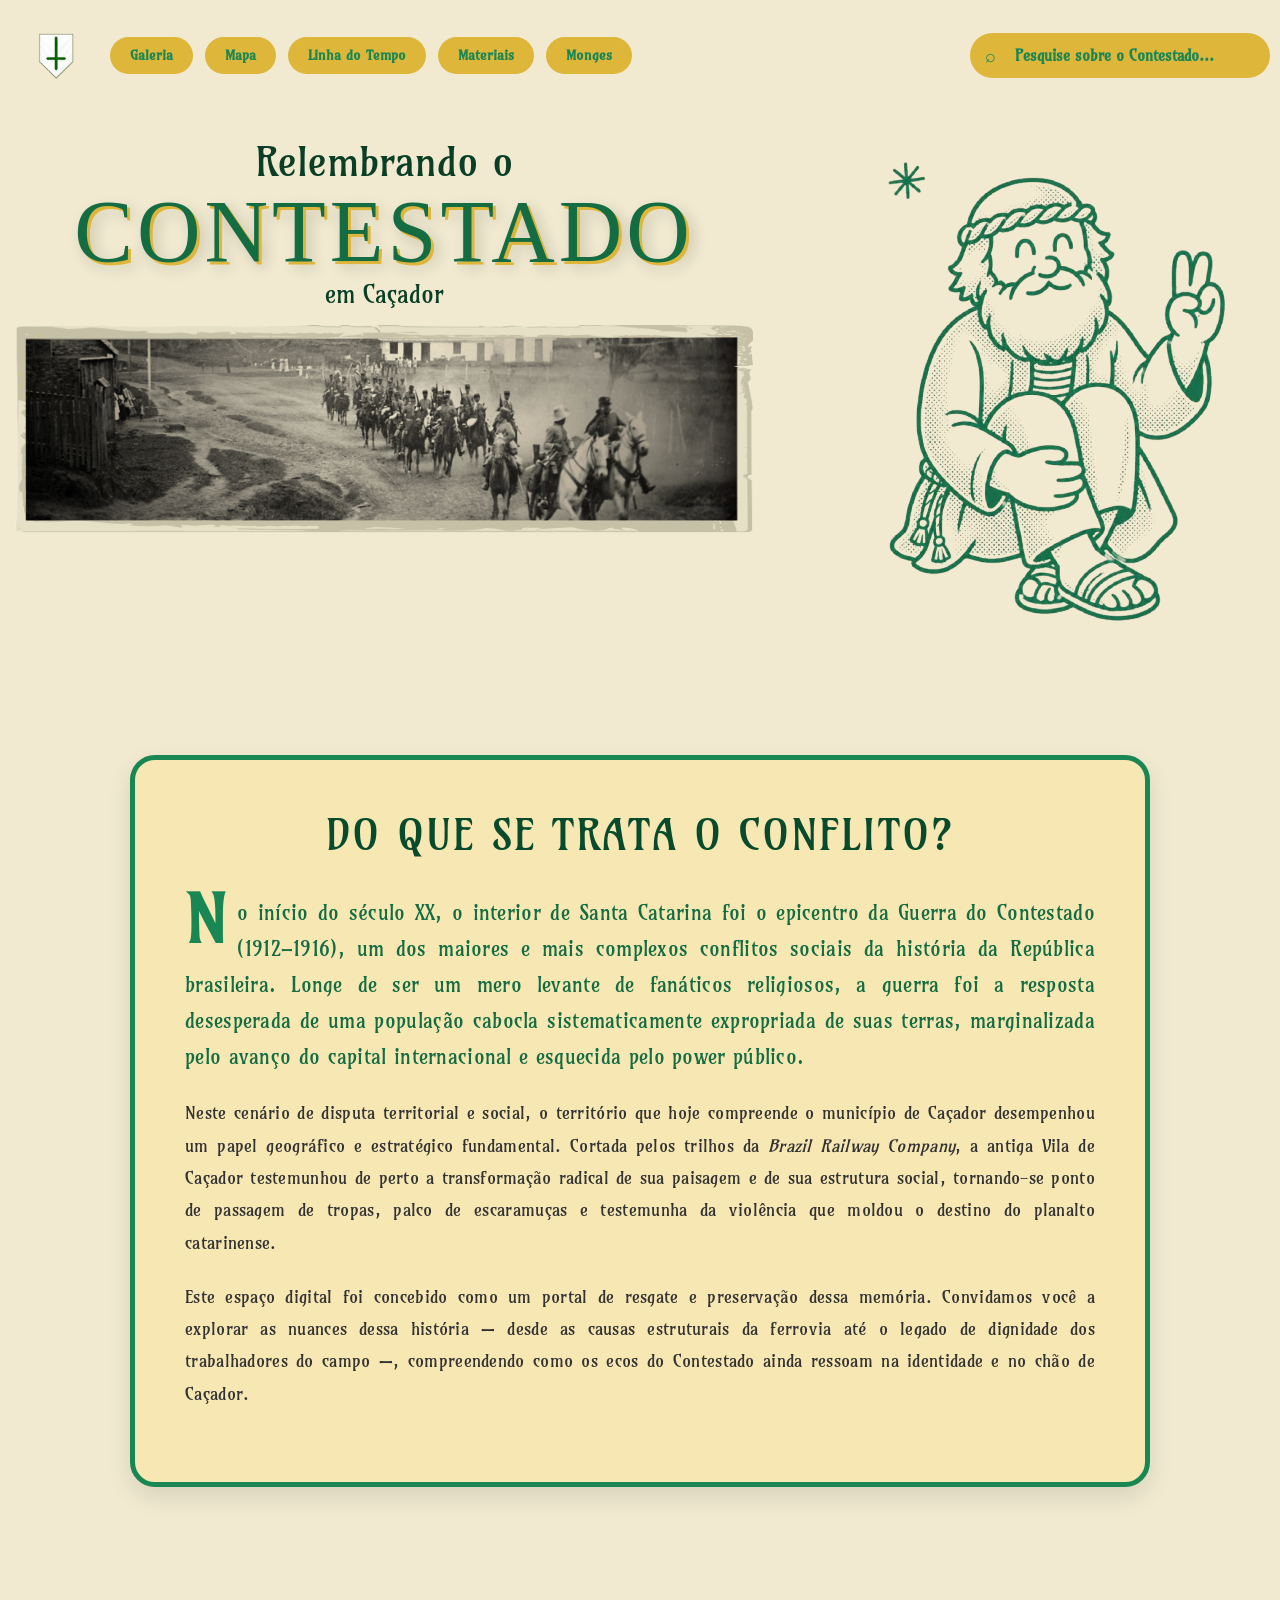
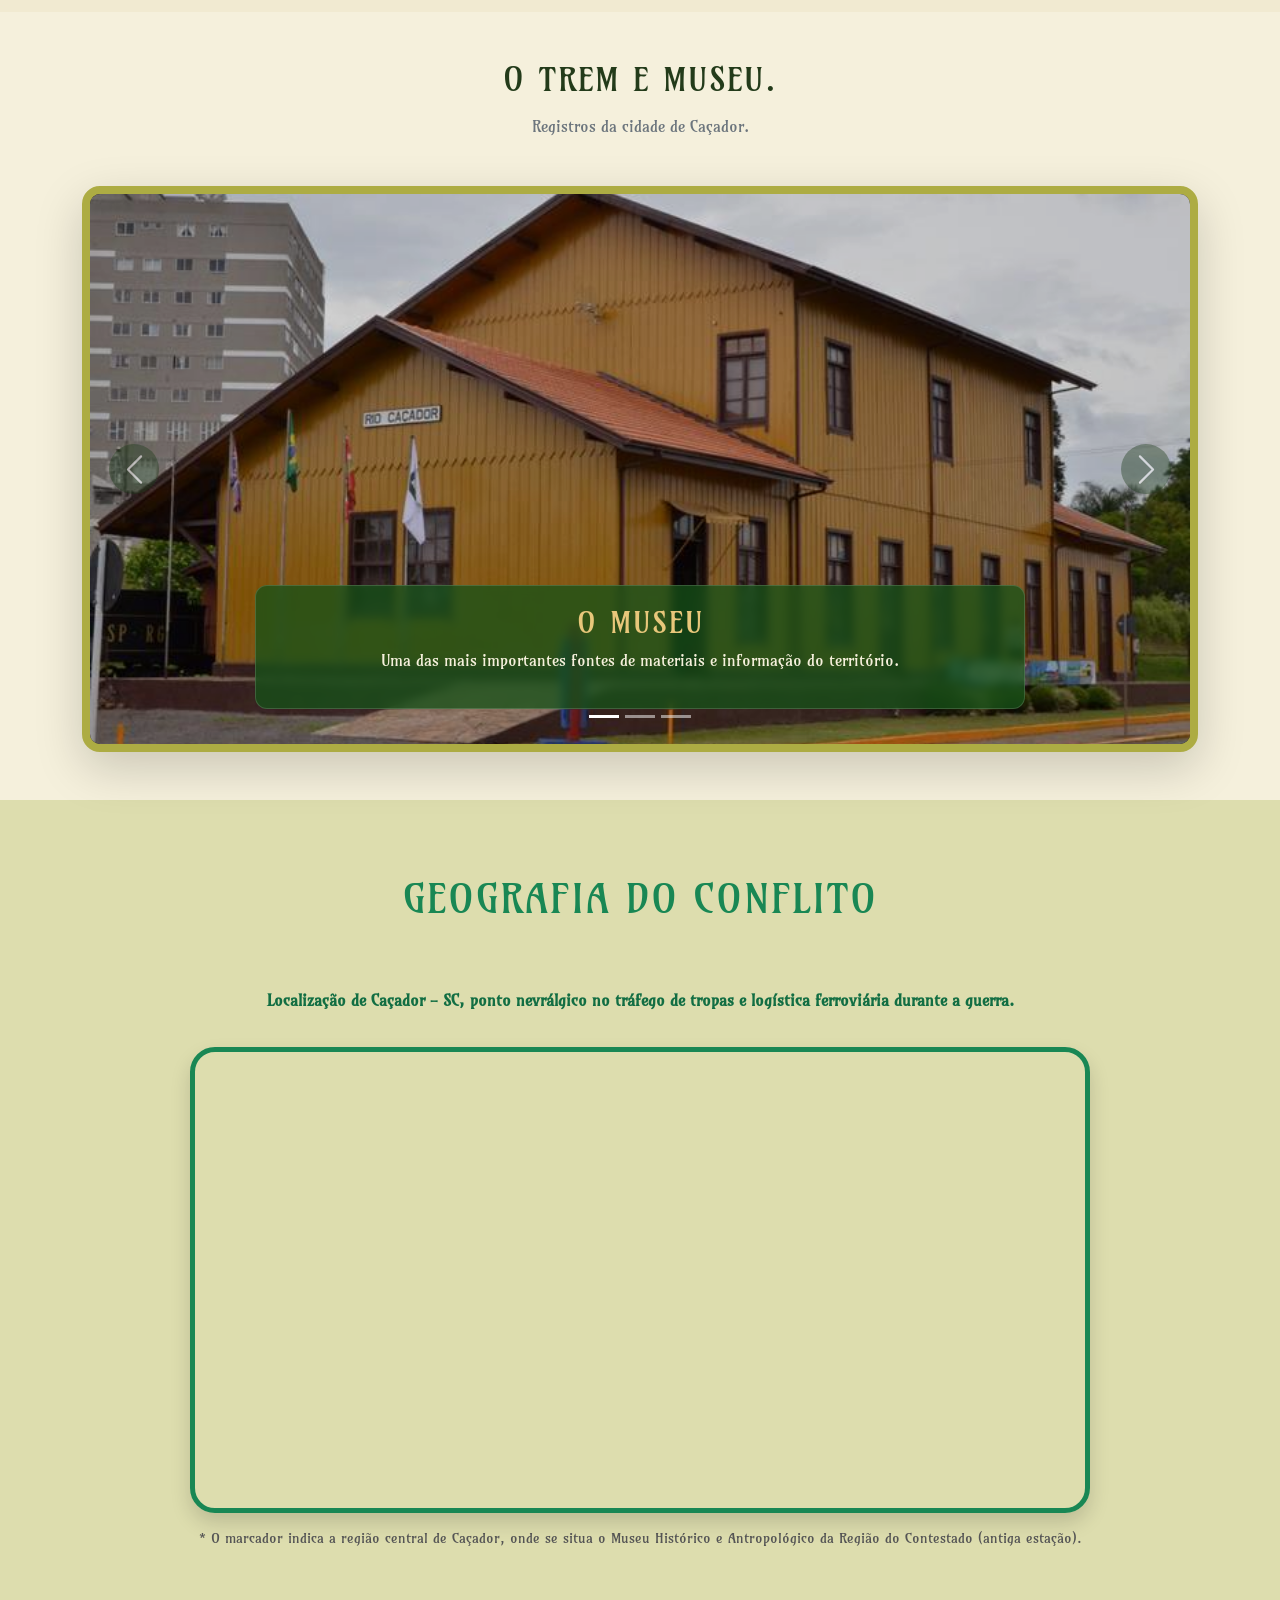
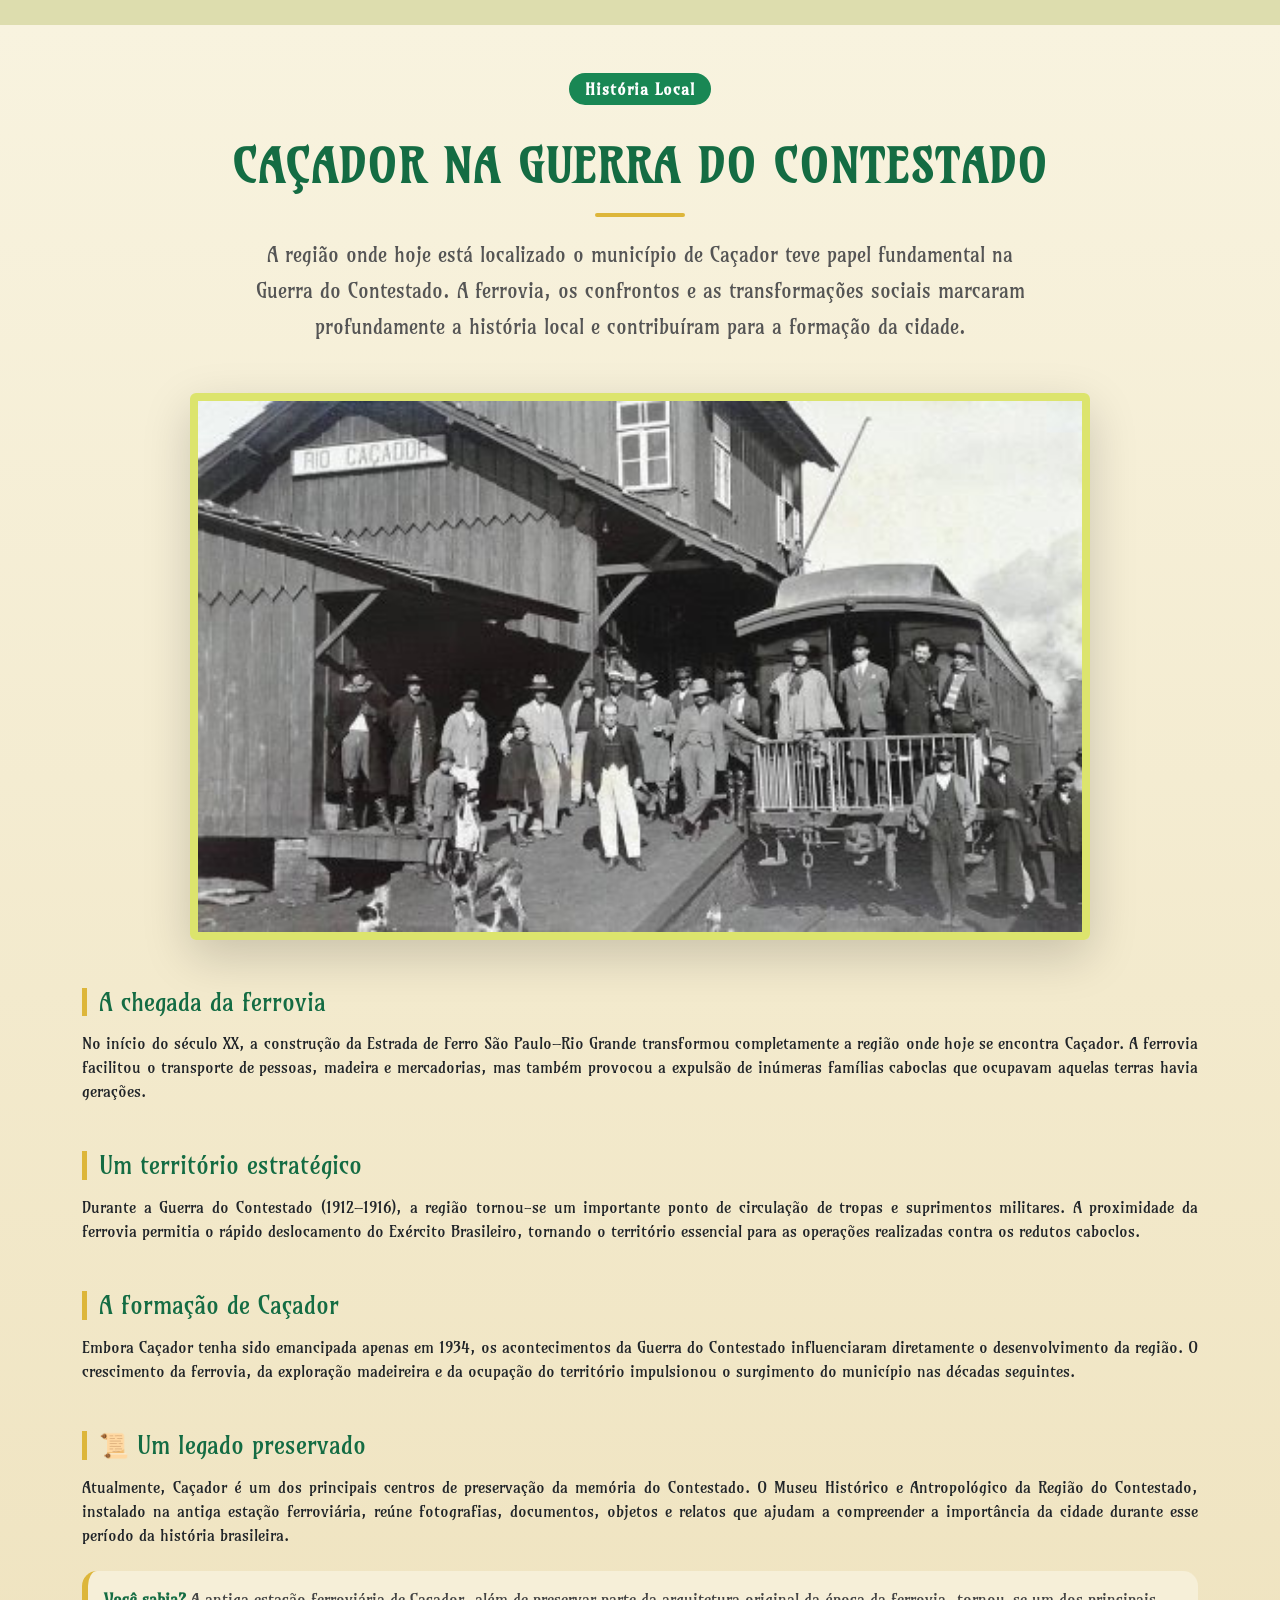
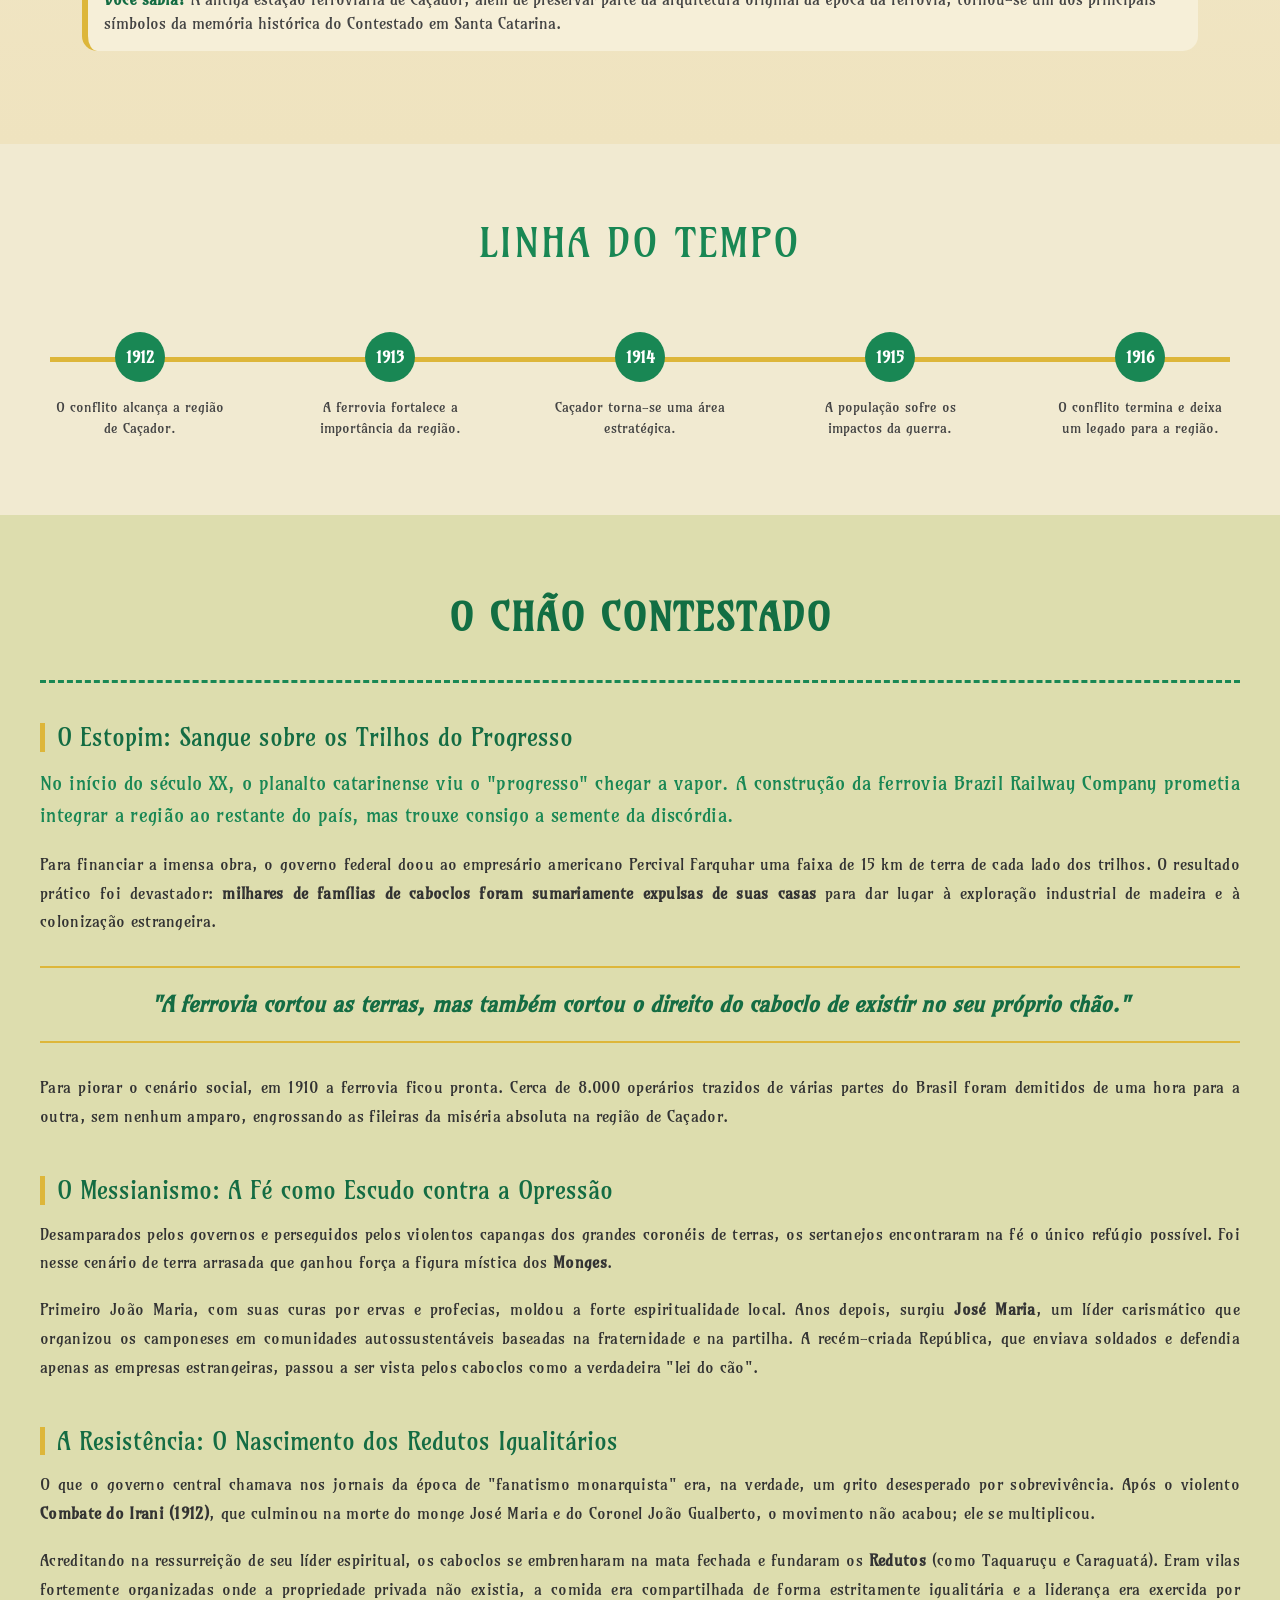
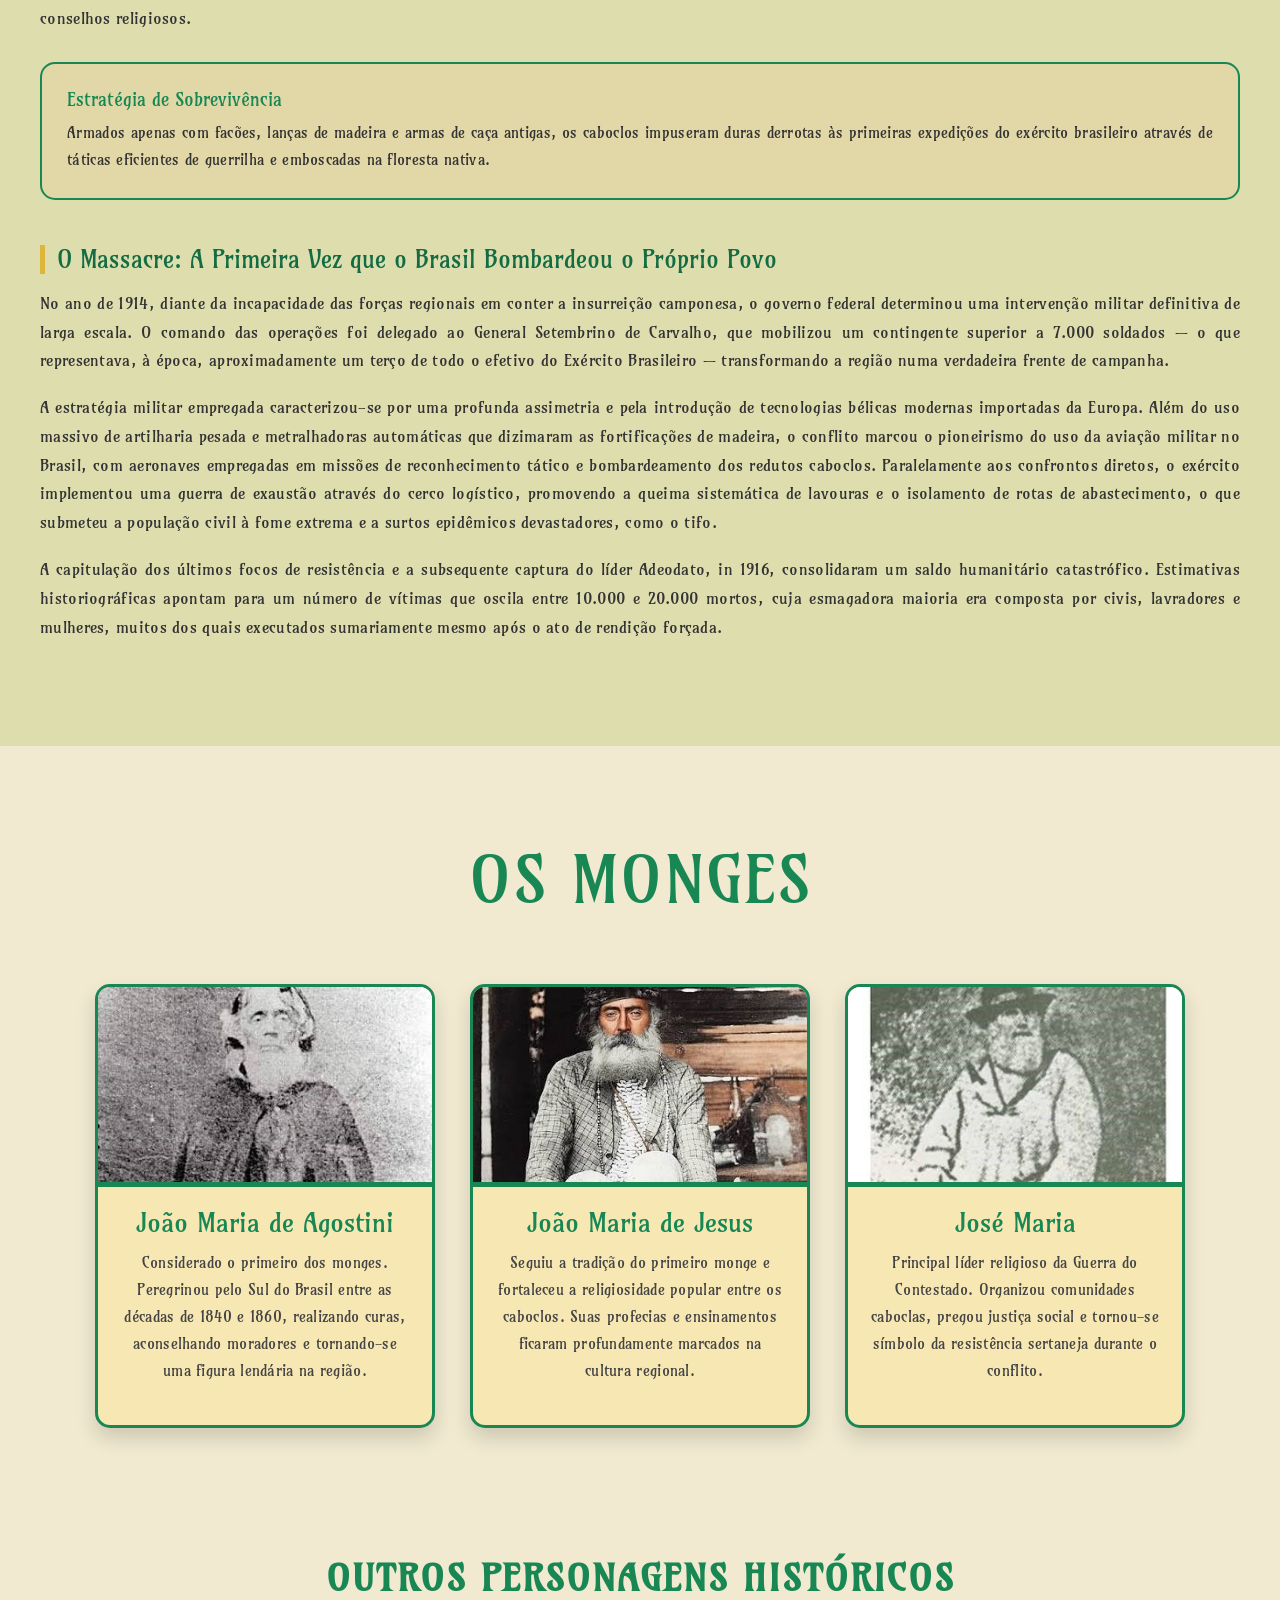
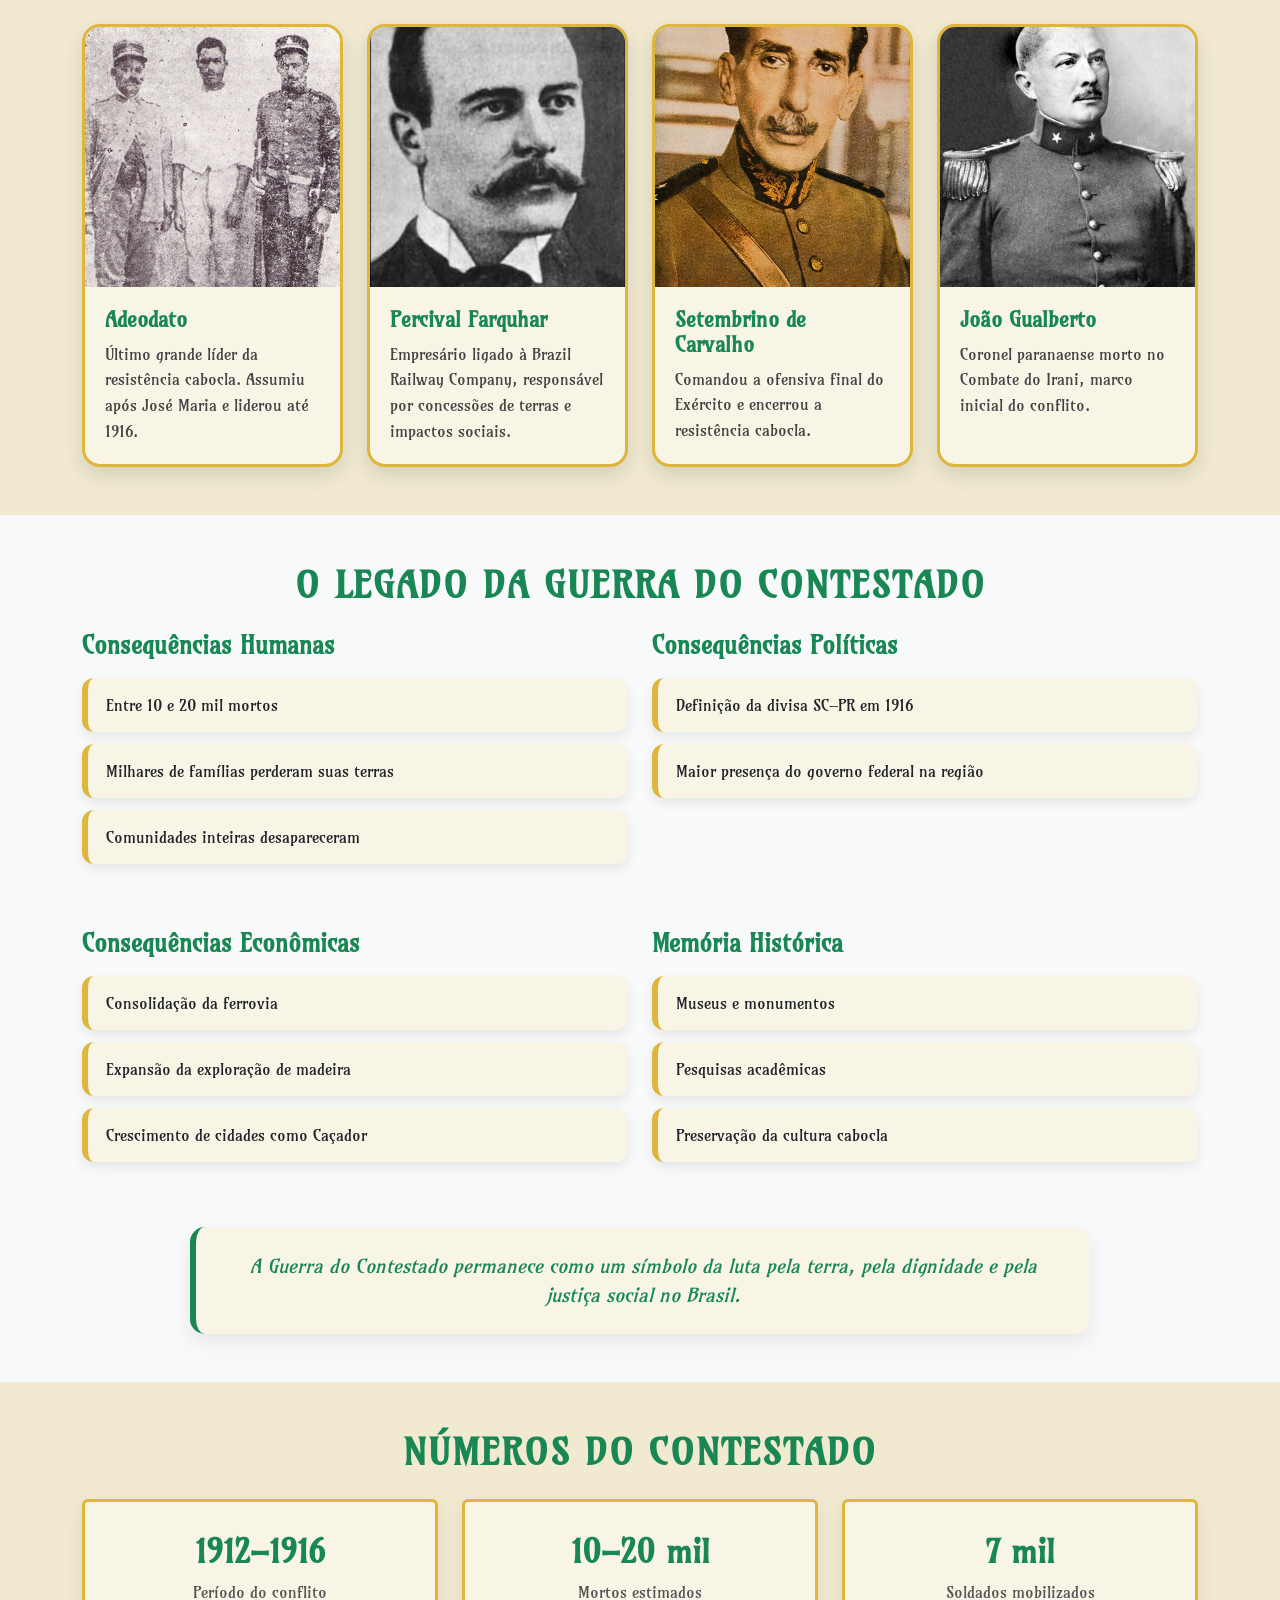
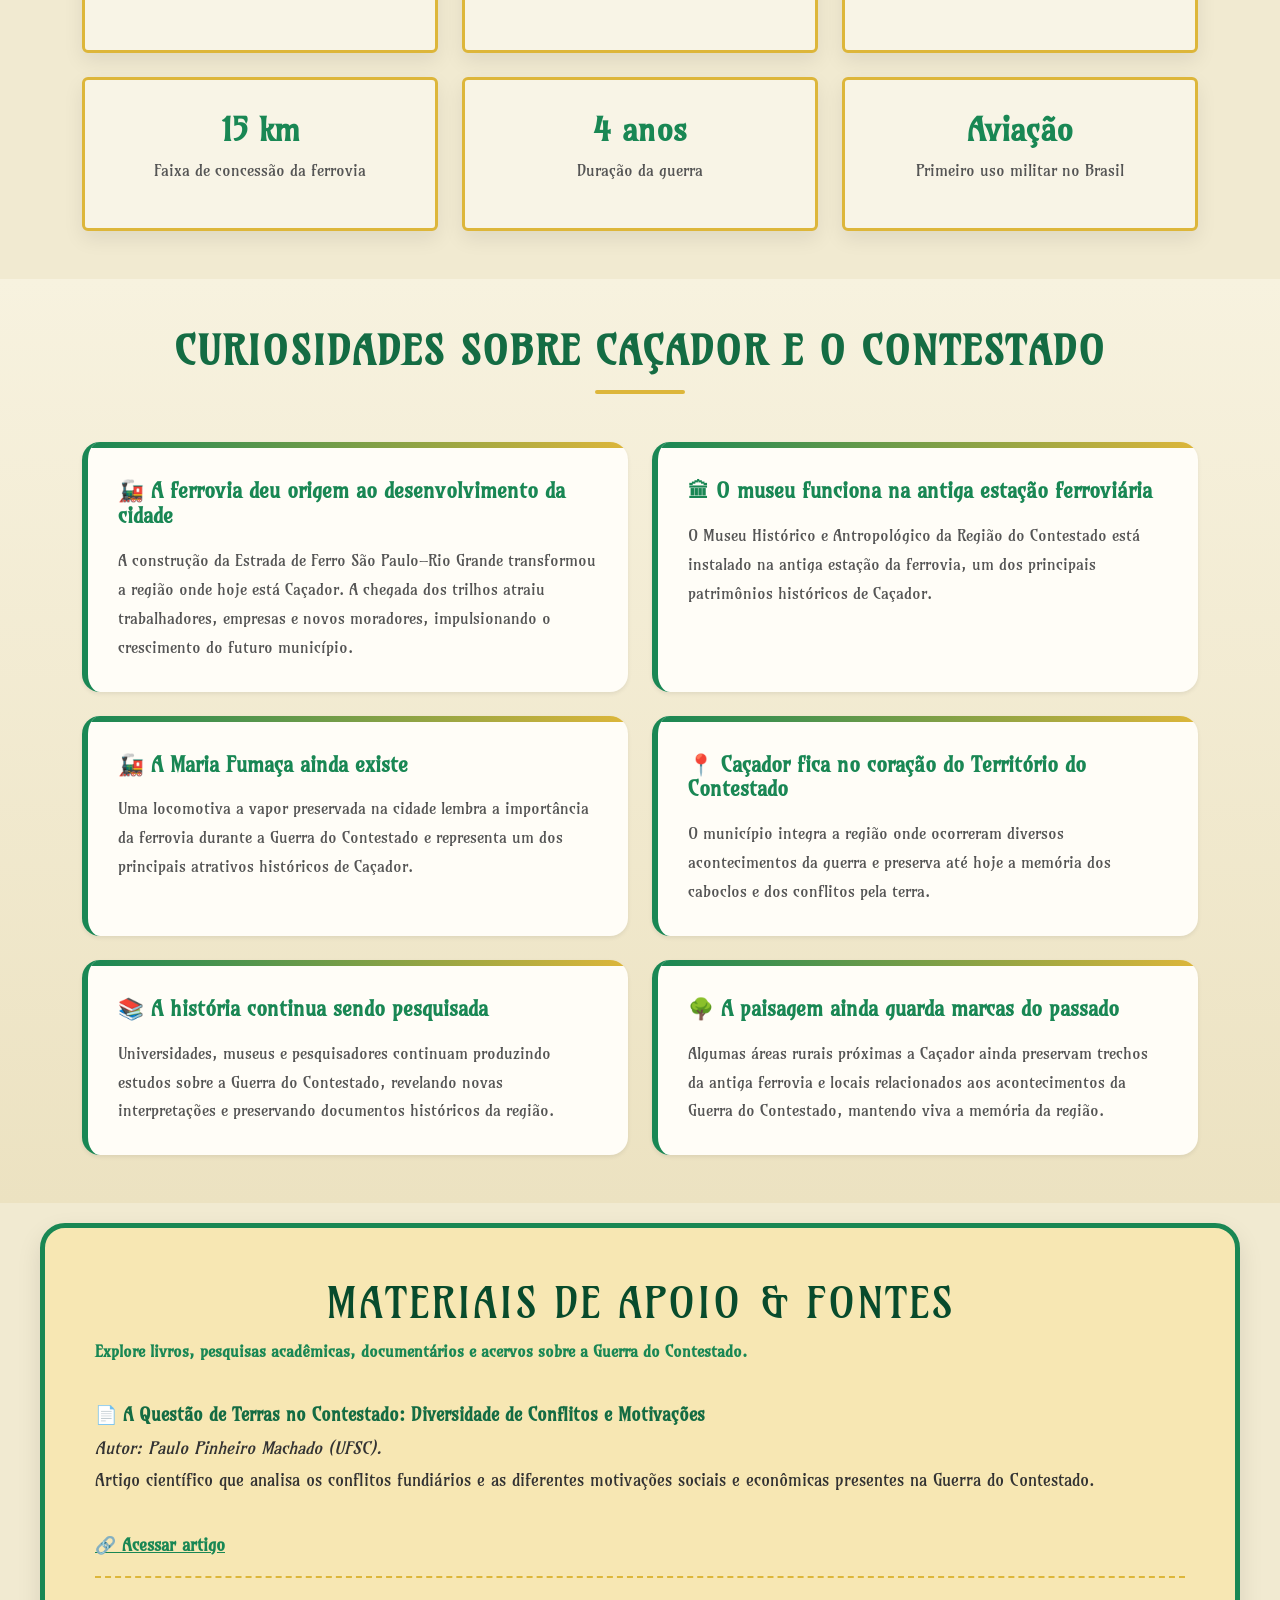
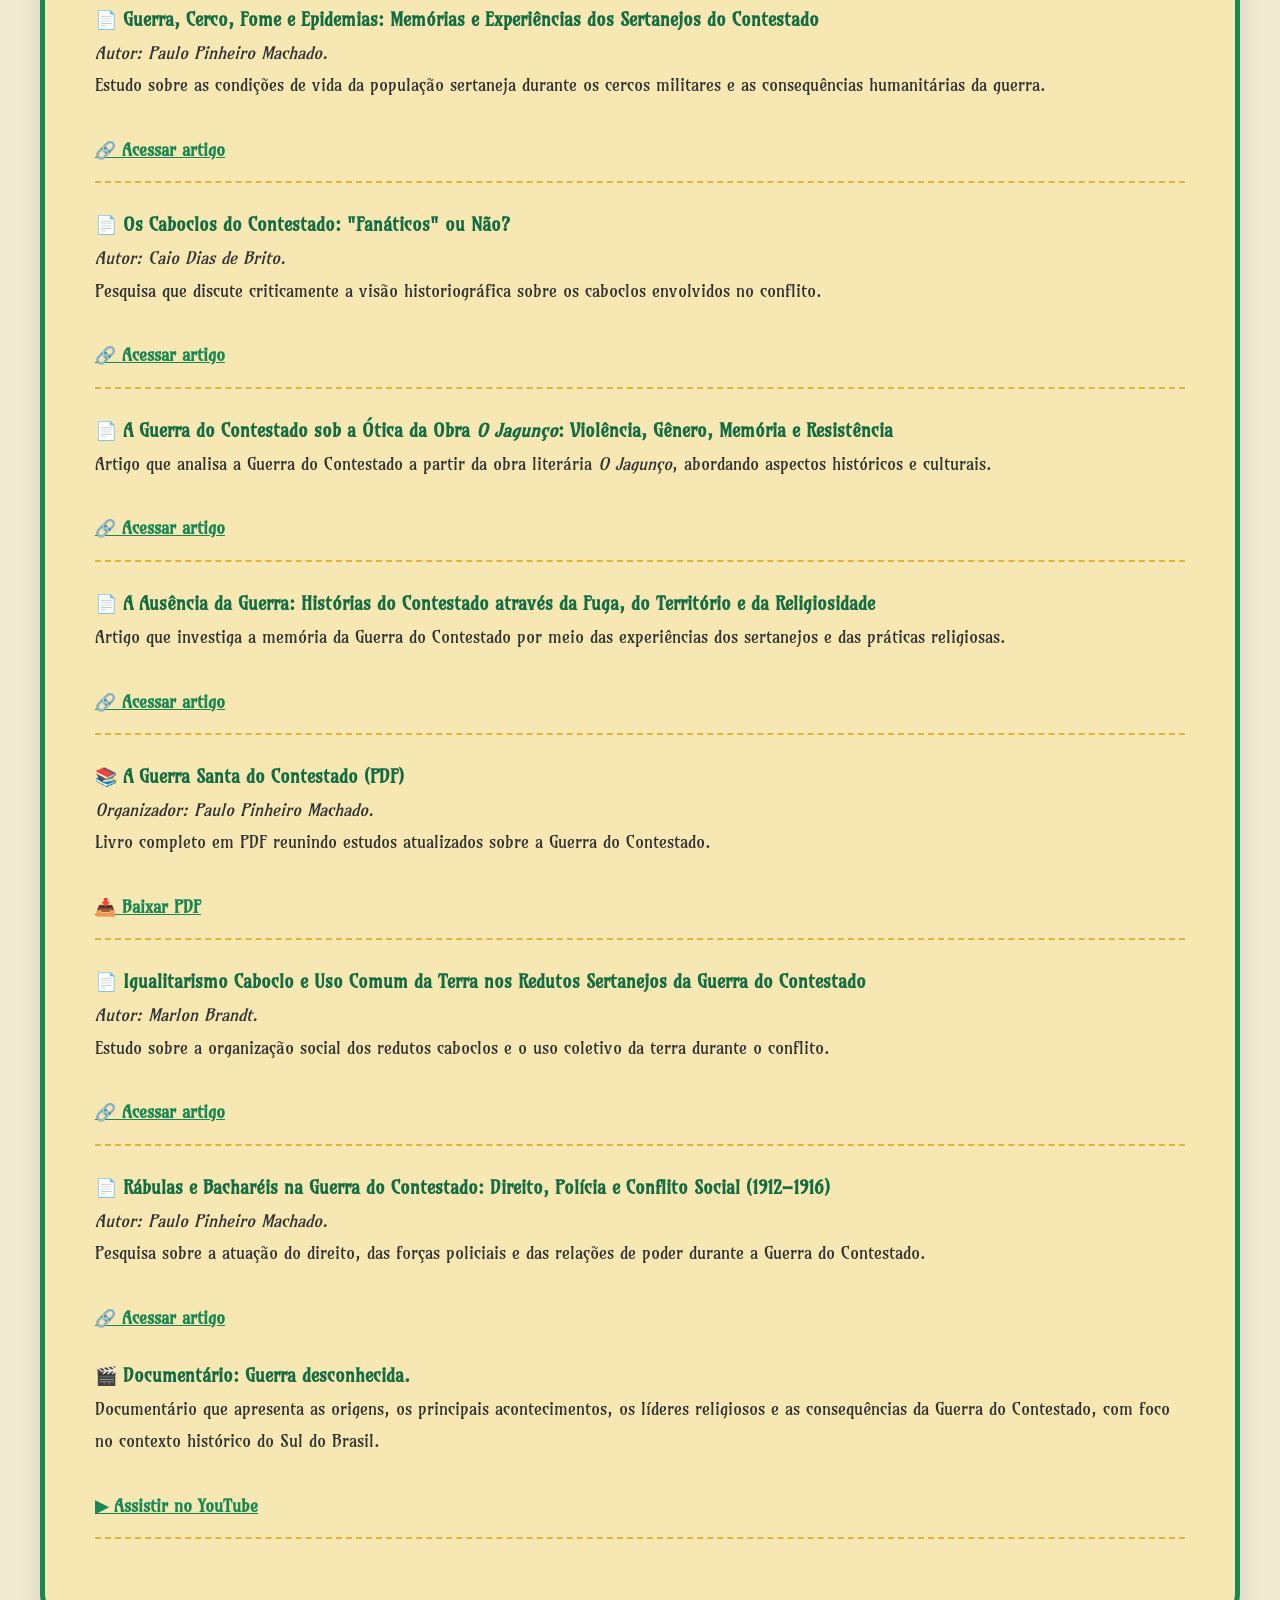
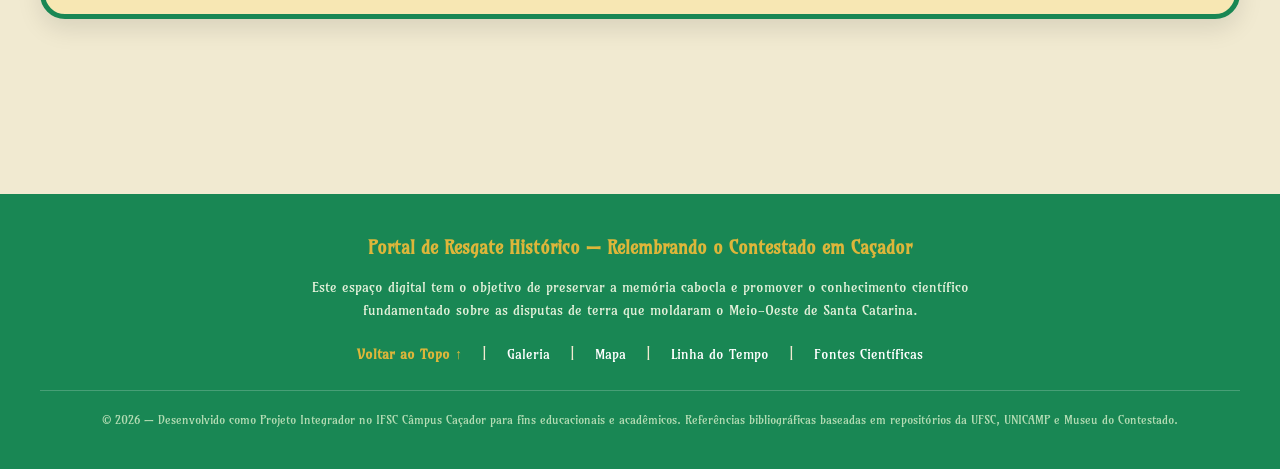
==== commit c133e8f2: "Atualização do site" ====
--- a/index.html
+++ b/index.html
@@ -109,7 +109,7 @@
 
                     <div class="carousel-item active">
 
-                        <img src="./img/MAT_135830Museu_do_Contestado.jpg" class="d-block w-100"
+                        <img src="./img/museu.jpg" class="d-block w-100"
                             style="height:550px; object-fit:cover;" alt="Caboclos">
 
                         <div class="carousel-caption d-none d-md-block bg-dark bg-opacity-50 rounded p-3">
--- a/css/style.css
+++ b/css/style.css
@@ -919,7 +919,7 @@
 }
 
 
-
+git
 @media(max-width:768px){
 
     #carouselGaleria {
